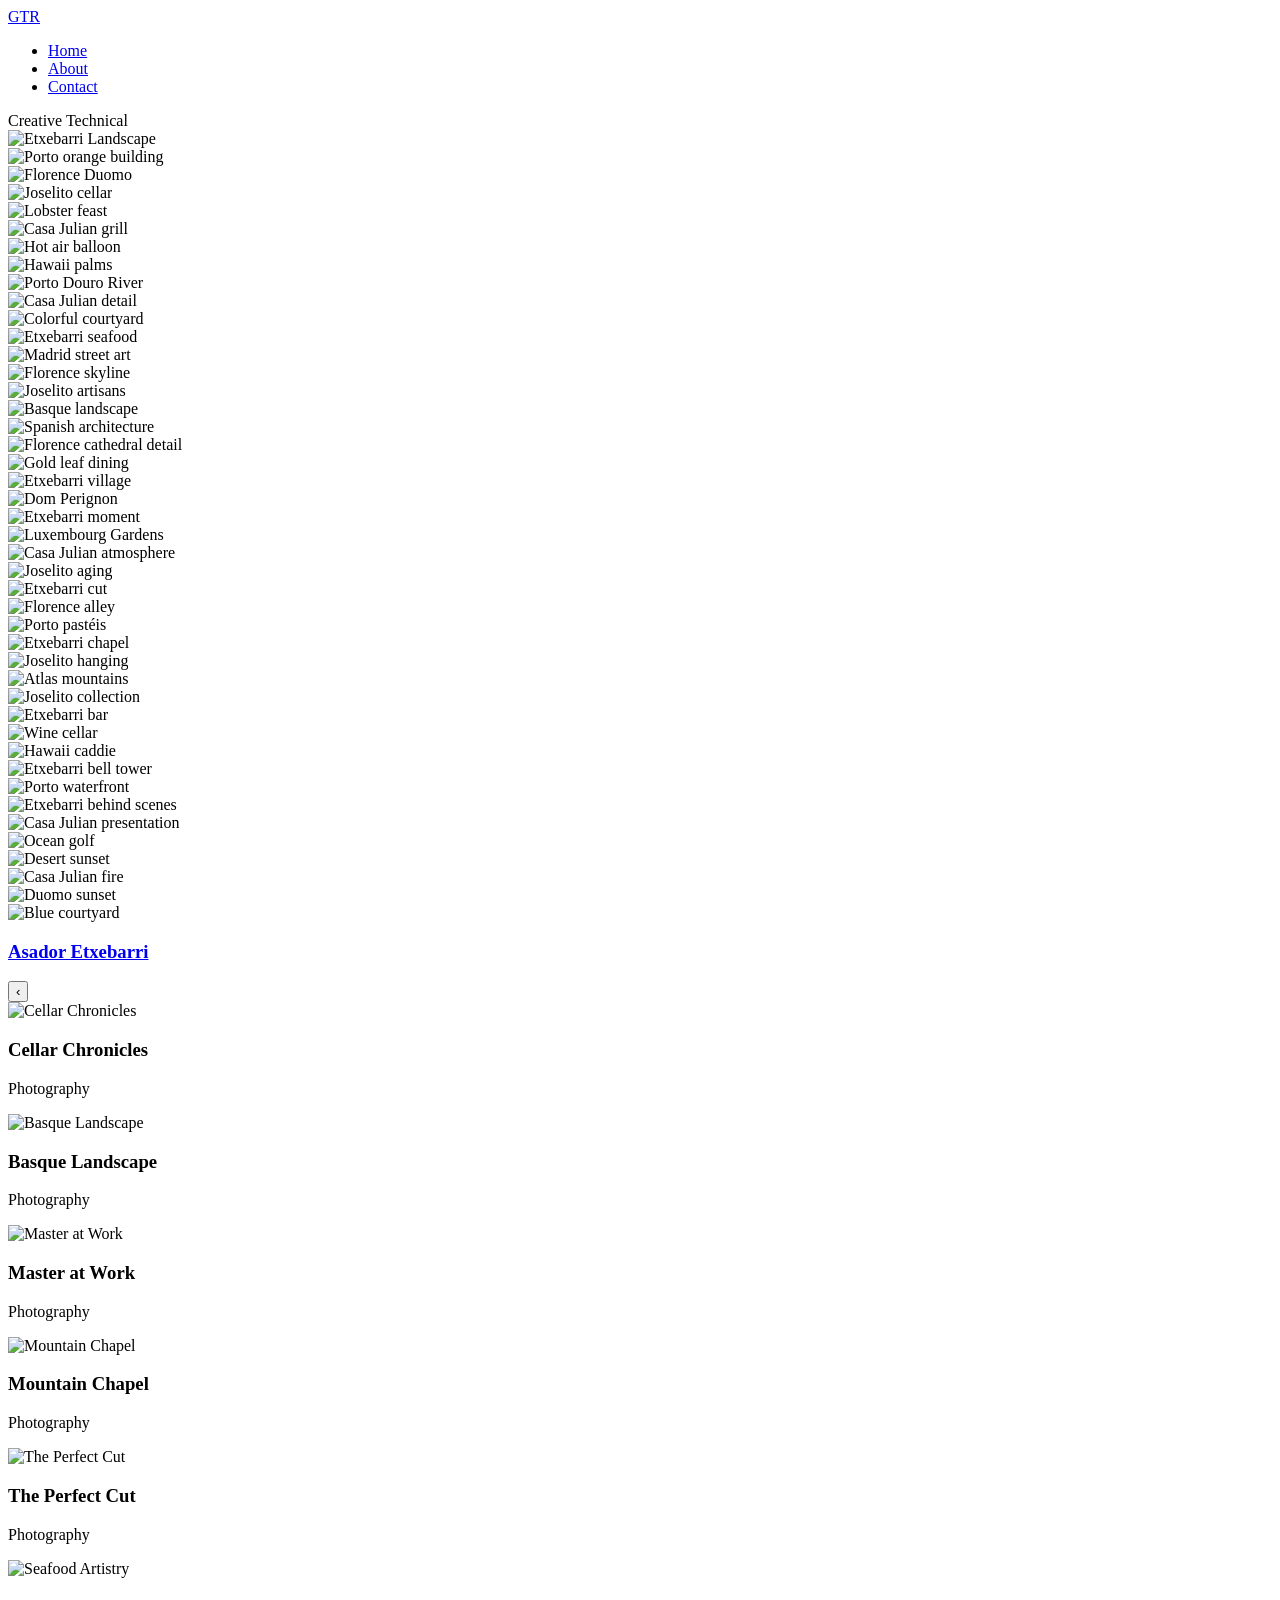
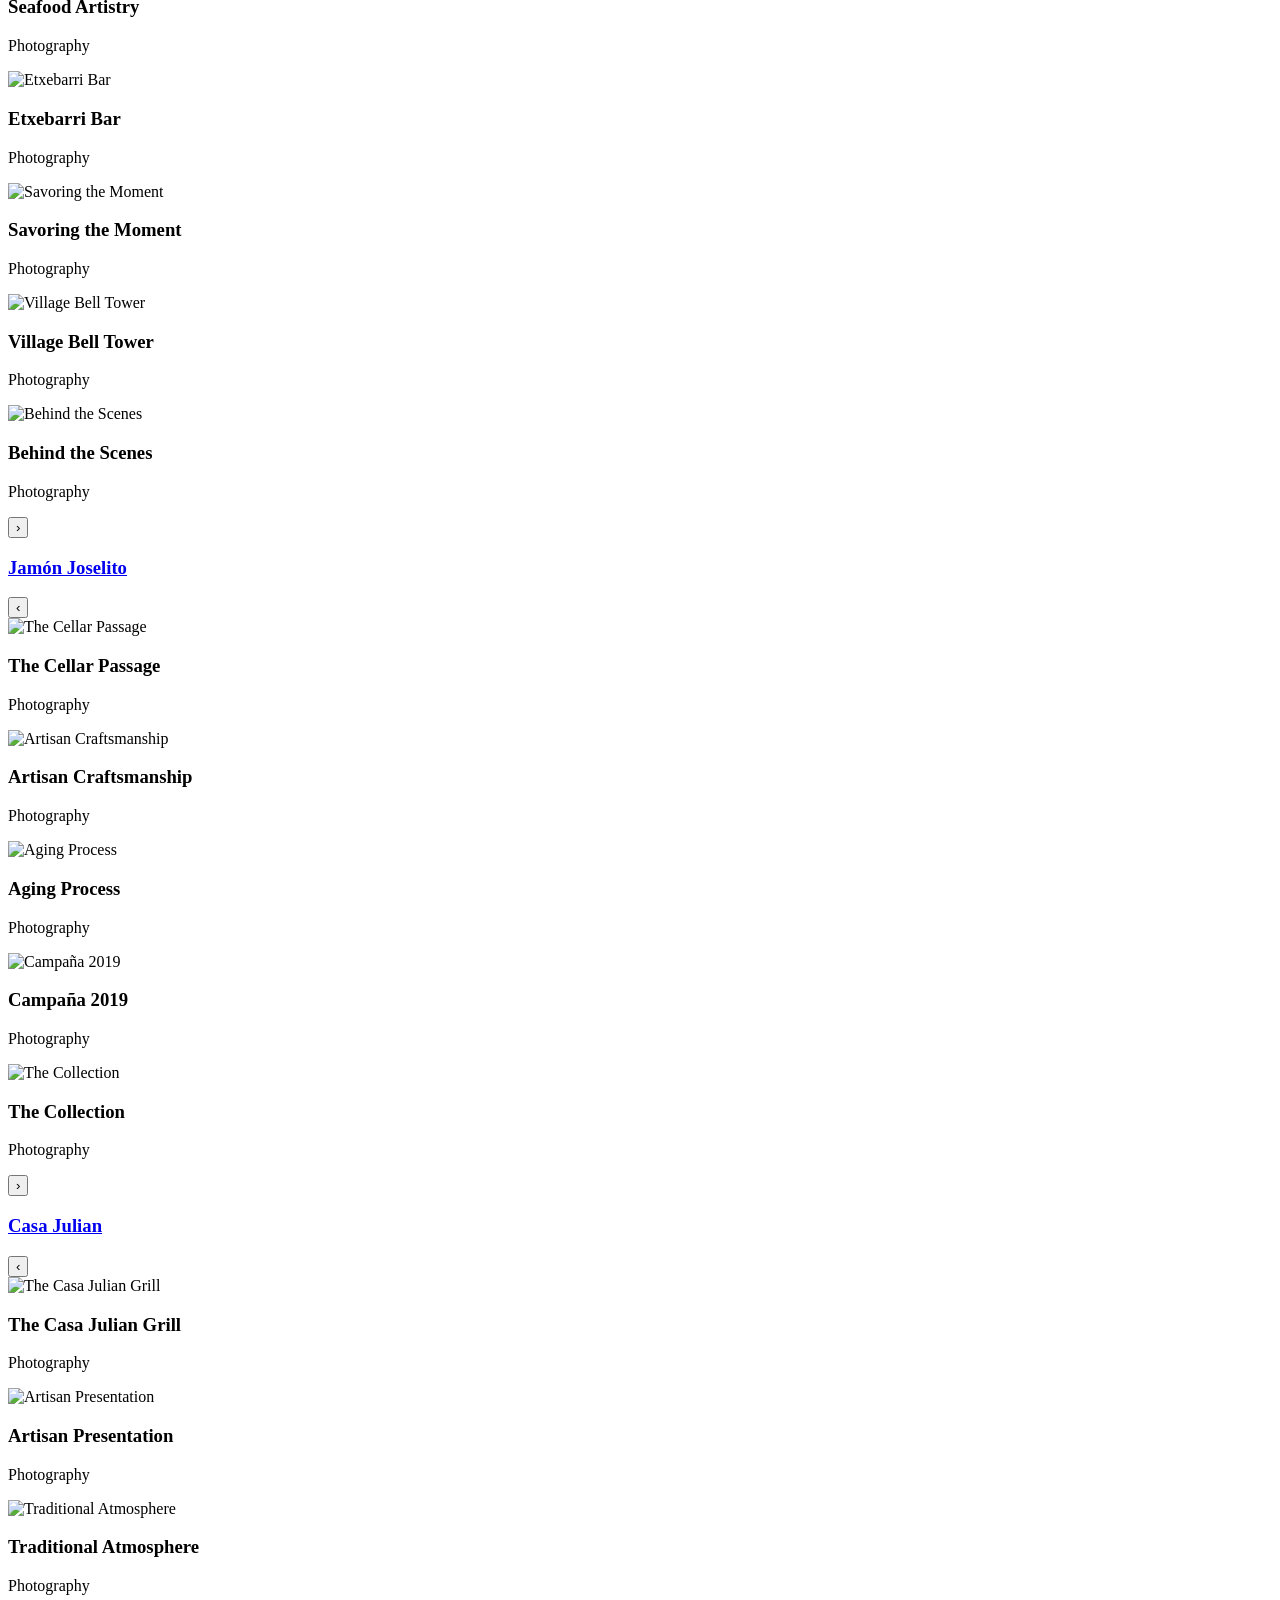
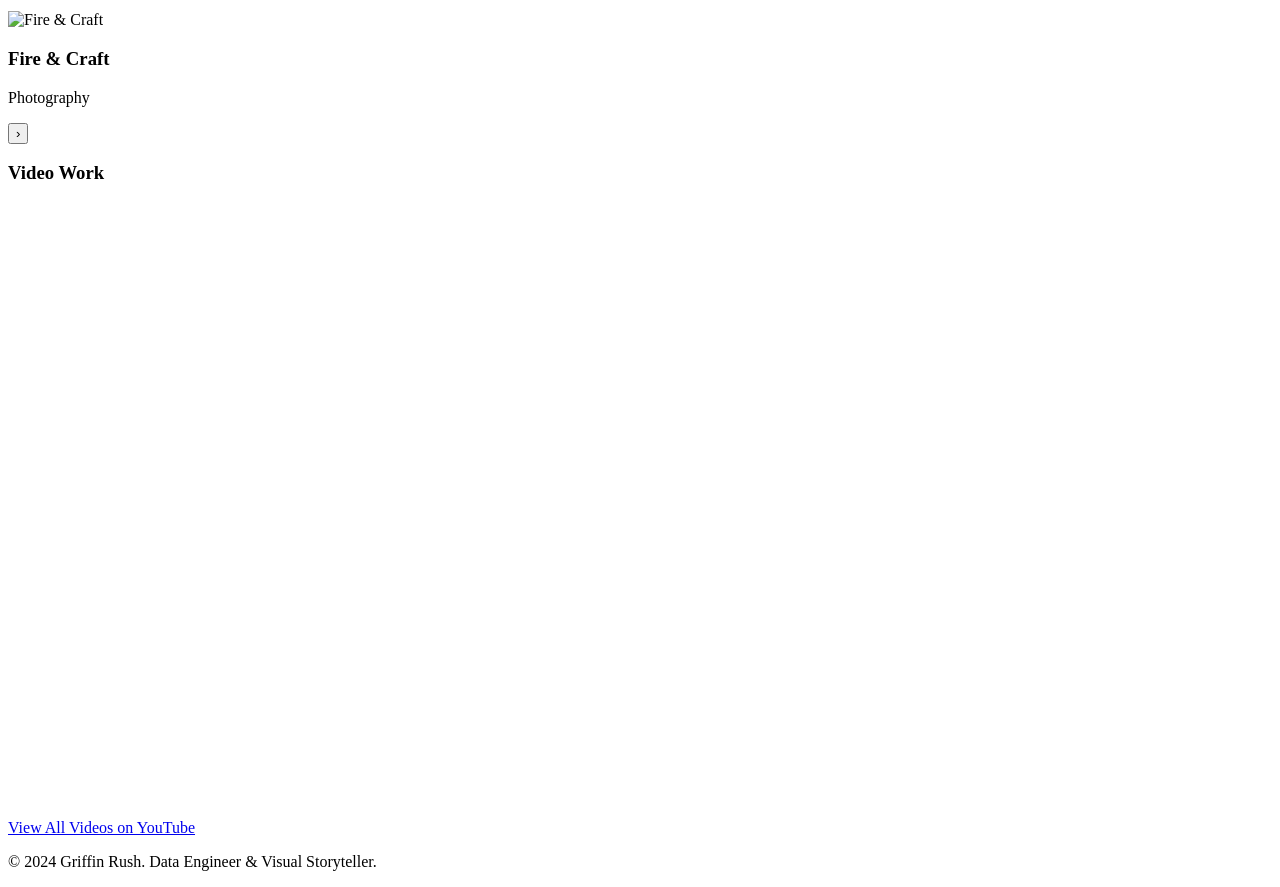
==== about.html @ d2c8515d "Add site pages, amplify build config Adds about, contact, casajulian, and etxebarri pages plus the A" ====
<!DOCTYPE html>
<html lang="en">
<head>
    <meta charset="UTF-8">
    <meta name="viewport" content="width=device-width, initial-scale=1.0">
    <title>About - Griffin Rush</title>
    <link href="https://fonts.googleapis.com/css2?family=Cormorant+Garamond:wght@300;400;500;600;700&family=Montserrat:wght@300;400;500;600&family=Crimson+Text:wght@400;600&family=JetBrains+Mono:wght@300;400;500;600&display=swap" rel="stylesheet">
    <link rel="stylesheet" href="styles.css">
</head>
<body>
    <!-- Navigation -->
    <nav>
        <div class="container">
            <a href="index.html" class="logo">GTR</a>
            <div class="nav-center">
                <ul class="nav-links">
                    <li><a href="index.html">Home</a></li>
                    <li><a href="about.html" class="active">About</a></li>
                    <li><a href="contact.html">Contact</a></li>
                </ul>
                <div class="theme-toggle">
                    <div class="toggle-switch" id="themeToggle">
                        <div class="toggle-slider">
                            <span class="toggle-text creative">Creative</span>
                            <span class="toggle-text technical">Technical</span>
                        </div>
                    </div>
                </div>
            </div>
        </div>
    </nav>





    <!-- Creative Content (Shows when Creative theme is active) -->
    <section class="creative-content theme-switchable">

        <!-- Hero Image Section -->
        <div class="hero-image-fullscreen">
            <img src="IMG_4841-2.jpg" alt="Etxebarri Landscape">
        </div>

        <!-- Mixed Image Grid -->
        <div class="image-grid-container">
            <div class="image-grid">

                <!-- Row 1 -->
                <div class="grid-item grid-wide">
                    <img src="IMG_6227.jpg" alt="Porto orange building">
                </div>
                <div class="grid-item">
                    <img src="IMG_1067.jpg" alt="Florence Duomo">
                </div>
                <div class="grid-item grid-wide">
                    <img src="IMG_4324.jpg" alt="Joselito cellar">
                </div>
                <div class="grid-item">
                    <img src="IMG_5918.jpg" alt="Lobster feast">
                </div>

                <!-- Row 2 -->
                <div class="grid-item ">
                    <img src="CJ.jpg" alt="Casa Julian grill">
                </div>
                <!-- Florence tall continues from row 1 -->
                <div class="grid-item ">
                    <img src="IMG_3367.jpg" alt="Hot air balloon">
                </div>
                <div class="grid-item">
                    <img src="IMG_4051.jpg" alt="Hawaii palms">
                </div>

                <!-- Row 3 -->
                <div class="grid-item ">
                    <img src="IMG_6233.jpg" alt="Porto Douro River">
                </div>
                <div class="grid-item">
                    <img src="IMG_4594.jpg" alt="Casa Julian detail">
                </div>
                <div class="grid-item grid-wide">
                    <img src="IMG_2944.jpg" alt="Colorful courtyard">
                </div>

                <!-- Row 4 -->
                <div class="grid-item">
                    <img src="IMG_4748.jpg" alt="Etxebarri seafood">
                </div>
                <!-- Casa Julian tall continues -->
                <div class="grid-item">
                    <img src="IMG_3866.jpg" alt="Madrid street art">
                </div>
                <div class="grid-item grid-wide">
                    <img src="IMG_1126.jpg" alt="Florence skyline">
                </div>

                <!-- Row 5 -->
                <div class="grid-item grid-wide">
                    <img src="IMG_4342.jpg" alt="Joselito artisans">
                </div>
                <div class="grid-item ">
                    <img src="IMG_4862.jpg" alt="Basque landscape">
                </div>
                <div class="grid-item grid-wide">
                    <img src="IMG_4706.jpg" alt="Spanish architecture">
                </div>

                <!-- Row 6 -->
                <div class="grid-item">
                    <img src="IMG_1116.jpg" alt="Florence cathedral detail">
                </div>
                <div class="grid-item">
                    <img src="IMG_2021.jpg" alt="Gold leaf dining">
                </div>
                <div class="grid-item grid-wide">
                    <img src="IMG_4822.jpg" alt="Etxebarri village">
                </div>
                <div class="grid-item">
                    <img src="IMG_5976.jpg" alt="Dom Perignon">
                </div>

                <!-- Row 7 -->
                <!-- Florence cathedral continues -->
                <div class="grid-item">
                    <img src="IMG_4749.jpg" alt="Etxebarri moment">
                </div>
                <div class="grid-item ">
                    <img src="IMG_3616.jpg" alt="Luxembourg Gardens">
                </div>
                <div class="grid-item">
                    <img src="IMG_4604.jpg" alt="Casa Julian atmosphere">
                </div>

                <!-- Row 8 -->
                <div class="grid-item">
                    <img src="IMG_4376.jpg" alt="Joselito aging">
                </div>
                <div class="grid-item ">
                    <img src="IMG_4795.jpg" alt="Etxebarri cut">
                </div>
                <div class="grid-item ">
                    <img src="IMG_1044.jpg" alt="Florence alley">
                </div>

                <!-- Row 9 -->
                <div class="grid-item grid-wide">
                    <img src="IMG_6237.jpg" alt="Porto pastéis">
                </div>
                <div class="grid-item">
                    <img src="IMG_4863.jpg" alt="Etxebarri chapel">
                </div>
                <div class="grid-item">
                    <img src="IMG_4359.jpg" alt="Joselito hanging">
                </div>
                <div class="grid-item">
                    <img src="IMG_2643.jpg" alt="Atlas mountains">
                </div>

                <!-- Row 10 -->
                <div class="grid-item">
                    <img src="jim_CG-12.jpg" alt="Joselito collection">
                </div>
                <!-- Chapel continues -->
                <div class="grid-item">
                    <img src="IMG_4714.jpg" alt="Etxebarri bar">
                </div>
                <div class="grid-item grid-wide">
                    <img src="IMG_3846.jpg" alt="Wine cellar">
                </div>

                <!-- Row 11 -->
                <div class="grid-item ">
                    <img src="IMG_4043.jpg" alt="Hawaii caddie">
                </div>
                <div class="grid-item">
                    <img src="IMG_4711.jpg" alt="Etxebarri bell tower">
                </div>
                <div class="grid-item">
                    <img src="IMG_6262.jpg" alt="Porto waterfront">
                </div>

                <!-- Row 12 -->
                <div class="grid-item">
                    <img src="IMG_4812.jpg" alt="Etxebarri behind scenes">
                </div>
                <div class="grid-item">
                    <img src="CJ-1.jpg" alt="Casa Julian presentation">
                </div>
                <div class="grid-item">
                    <img src="IMG_4013.jpg" alt="Ocean golf">
                </div>
                <div class="grid-item">
                    <img src="IMG_3347.jpg" alt="Desert sunset">
                </div>

                <!-- Row 13 -->
                <div class="grid-item">
                    <img src="IMG_4614.jpg" alt="Casa Julian fire">
                </div>
                <div class="grid-item">
                    <img src="IMG_1067.jpg" alt="Duomo sunset">
                </div>
                <!-- Ocean golf continues -->
                <div class="grid-item grid-wide">
                    <img src="IMG_2944.jpg" alt="Blue courtyard">
                </div>

            </div>
        </div>


        <!-- Project Carousel Sections -->

        <!-- Asador Etxebarri Section -->
        <div class="etxebarri-section carousel-section">
            <a href="etxebarri.html" class="gallery-section-title-link">
                <h3 class="gallery-section-title">Asador Etxebarri</h3>
            </a>
            <div class="carousel-container">
                <button class="carousel-btn carousel-prev" data-carousel="etxebarri" aria-label="Previous">‹</button>
                <div class="carousel-track-container">
                    <div class="carousel-track" data-carousel="etxebarri">
                        <div class="carousel-slide">
                            <img src="IMG_4841-2.jpg" alt="Cellar Chronicles" class="carousel-image">
                            <div class="carousel-caption">
                                <h3 class="carousel-title">Cellar Chronicles</h3>
                                <p class="carousel-type">Photography</p>
                            </div>
                        </div>
                        <div class="carousel-slide">
                            <img src="IMG_4862.jpg" alt="Basque Landscape" class="carousel-image">
                            <div class="carousel-caption">
                                <h3 class="carousel-title">Basque Landscape</h3>
                                <p class="carousel-type">Photography</p>
                            </div>
                        </div>
                        <div class="carousel-slide">
                            <img src="IMG_4822.jpg" alt="Master at Work" class="carousel-image">
                            <div class="carousel-caption">
                                <h3 class="carousel-title">Master at Work</h3>
                                <p class="carousel-type">Photography</p>
                            </div>
                        </div>
                        <div class="carousel-slide">
                            <img src="IMG_4863.jpg" alt="Mountain Chapel" class="carousel-image">
                            <div class="carousel-caption">
                                <h3 class="carousel-title">Mountain Chapel</h3>
                                <p class="carousel-type">Photography</p>
                            </div>
                        </div>
                        <div class="carousel-slide">
                            <img src="IMG_4795.jpg" alt="The Perfect Cut" class="carousel-image">
                            <div class="carousel-caption">
                                <h3 class="carousel-title">The Perfect Cut</h3>
                                <p class="carousel-type">Photography</p>
                            </div>
                        </div>
                        <div class="carousel-slide">
                            <img src="IMG_4748.jpg" alt="Seafood Artistry" class="carousel-image">
                            <div class="carousel-caption">
                                <h3 class="carousel-title">Seafood Artistry</h3>
                                <p class="carousel-type">Photography</p>
                            </div>
                        </div>
                        <div class="carousel-slide">
                            <img src="IMG_4714.jpg" alt="Etxebarri Bar" class="carousel-image">
                            <div class="carousel-caption">
                                <h3 class="carousel-title">Etxebarri Bar</h3>
                                <p class="carousel-type">Photography</p>
                            </div>
                        </div>
                        <div class="carousel-slide">
                            <img src="IMG_4749.jpg" alt="Savoring the Moment" class="carousel-image">
                            <div class="carousel-caption">
                                <h3 class="carousel-title">Savoring the Moment</h3>
                                <p class="carousel-type">Photography</p>
                            </div>
                        </div>
                        <div class="carousel-slide">
                            <img src="IMG_4711.jpg" alt="Village Bell Tower" class="carousel-image">
                            <div class="carousel-caption">
                                <h3 class="carousel-title">Village Bell Tower</h3>
                                <p class="carousel-type">Photography</p>
                            </div>
                        </div>
                        <div class="carousel-slide">
                            <img src="IMG_4812.jpg" alt="Behind the Scenes" class="carousel-image">
                            <div class="carousel-caption">
                                <h3 class="carousel-title">Behind the Scenes</h3>
                                <p class="carousel-type">Photography</p>
                            </div>
                        </div>
                    </div>
                </div>
                <button class="carousel-btn carousel-next" data-carousel="etxebarri" aria-label="Next">›</button>
                <div class="carousel-indicators" data-carousel="etxebarri"></div>
            </div>
        </div>

        <!-- Jamón Joselito Section -->
        <div class="jamon-section carousel-section">
            <a href="joselito.html" class="gallery-section-title-link">
                <h3 class="gallery-section-title">Jamón Joselito</h3>
            </a>
            <div class="carousel-container">
                <button class="carousel-btn carousel-prev" data-carousel="jamon" aria-label="Previous">‹</button>
                <div class="carousel-track-container">
                    <div class="carousel-track" data-carousel="jamon">
                        <div class="carousel-slide">
                            <img src="IMG_4324.jpg" alt="The Cellar Passage" class="carousel-image">
                            <div class="carousel-caption">
                                <h3 class="carousel-title">The Cellar Passage</h3>
                                <p class="carousel-type">Photography</p>
                            </div>
                        </div>
                        <div class="carousel-slide">
                            <img src="IMG_4342.jpg" alt="Artisan Craftsmanship" class="carousel-image">
                            <div class="carousel-caption">
                                <h3 class="carousel-title">Artisan Craftsmanship</h3>
                                <p class="carousel-type">Photography</p>
                            </div>
                        </div>
                        <div class="carousel-slide">
                            <img src="IMG_4359.jpg" alt="Aging Process" class="carousel-image">
                            <div class="carousel-caption">
                                <h3 class="carousel-title">Aging Process</h3>
                                <p class="carousel-type">Photography</p>
                            </div>
                        </div>
                        <div class="carousel-slide">
                            <img src="IMG_4376.jpg" alt="Campaña 2019" class="carousel-image">
                            <div class="carousel-caption">
                                <h3 class="carousel-title">Campaña 2019</h3>
                                <p class="carousel-type">Photography</p>
                            </div>
                        </div>
                        <div class="carousel-slide">
                            <img src="jim_CG-12.jpg" alt="The Collection" class="carousel-image">
                            <div class="carousel-caption">
                                <h3 class="carousel-title">The Collection</h3>
                                <p class="carousel-type">Photography</p>
                            </div>
                        </div>
                    </div>
                </div>
                <button class="carousel-btn carousel-next" data-carousel="jamon" aria-label="Next">›</button>
                <div class="carousel-indicators" data-carousel="jamon"></div>
            </div>
        </div>

        <!-- Casa Julian Section -->
        <div class="casajulian-section carousel-section">
            <a href="casajulian.html" class="gallery-section-title-link">
                <h3 class="gallery-section-title">Casa Julian</h3>
            </a>
            <div class="carousel-container">
                <button class="carousel-btn carousel-prev" data-carousel="casajulian" aria-label="Previous">‹</button>
                <div class="carousel-track-container">
                    <div class="carousel-track" data-carousel="casajulian">
                        <div class="carousel-slide">
                            <img src="CJ.jpg" alt="The Casa Julian Grill" class="carousel-image">
                            <div class="carousel-caption">
                                <h3 class="carousel-title">The Casa Julian Grill</h3>
                                <p class="carousel-type">Photography</p>
                            </div>
                        </div>
                        <div class="carousel-slide">
                            <img src="CJ-1.jpg" alt="Artisan Presentation" class="carousel-image">
                            <div class="carousel-caption">
                                <h3 class="carousel-title">Artisan Presentation</h3>
                                <p class="carousel-type">Photography</p>
                            </div>
                        </div>
                        <div class="carousel-slide">
                            <img src="IMG_4614.jpg" alt="Traditional Atmosphere" class="carousel-image">
                            <div class="carousel-caption">
                                <h3 class="carousel-title">Traditional Atmosphere</h3>
                                <p class="carousel-type">Photography</p>
                            </div>
                        </div>
                        <div class="carousel-slide">
                            <img src="IMG_4604.jpg" alt="Fire & Craft" class="carousel-image">
                            <div class="carousel-caption">
                                <h3 class="carousel-title">Fire & Craft</h3>
                                <p class="carousel-type">Photography</p>
                            </div>
                        </div>
                    </div>
                </div>
                <button class="carousel-btn carousel-next" data-carousel="casajulian" aria-label="Next">›</button>
                <div class="carousel-indicators" data-carousel="casajulian"></div>
            </div>
        </div>

        <!-- Video Work Section -->
        <div class="video-section">
            <h3 class="gallery-section-title">Video Work</h3>
            <div class="video-grid">
                <div class="video-item">
                    <iframe src="https://www.youtube.com/embed/muQgXhiOGXc" frameborder="0" allow="accelerometer; autoplay; clipboard-write; encrypted-media; gyroscope; picture-in-picture" allowfullscreen></iframe>
                </div>
                <div class="video-item">
                    <iframe src="https://www.youtube.com/embed/0aV67YPoRx0" frameborder="0" allow="accelerometer; autoplay; clipboard-write; encrypted-media; gyroscope; picture-in-picture" allowfullscreen></iframe>
                </div>
                <div class="video-item">
                    <iframe src="https://www.youtube.com/embed/C2Ef_Kgmorw" frameborder="0" allow="accelerometer; autoplay; clipboard-write; encrypted-media; gyroscope; picture-in-picture" allowfullscreen></iframe>
                </div>
                <div class="video-item">
                    <iframe src="https://www.youtube.com/embed/G35yl7J8kdI" frameborder="0" allow="accelerometer; autoplay; clipboard-write; encrypted-media; gyroscope; picture-in-picture" allowfullscreen></iframe>
                </div>
            </div>

            <div class="video-cta">
                <a href="https://youtube.com/@griffin_rush" target="_blank" class="btn-primary">
                    View All Videos on YouTube
                </a>
            </div>
        </div>
    </section>
    </section>
    <!-- Footer -->
    <footer>
        <p>© 2024 Griffin Rush. Data Engineer & Visual Storyteller.</p>
    </footer>

    <script src="script.js"></script>
</body>
</html>
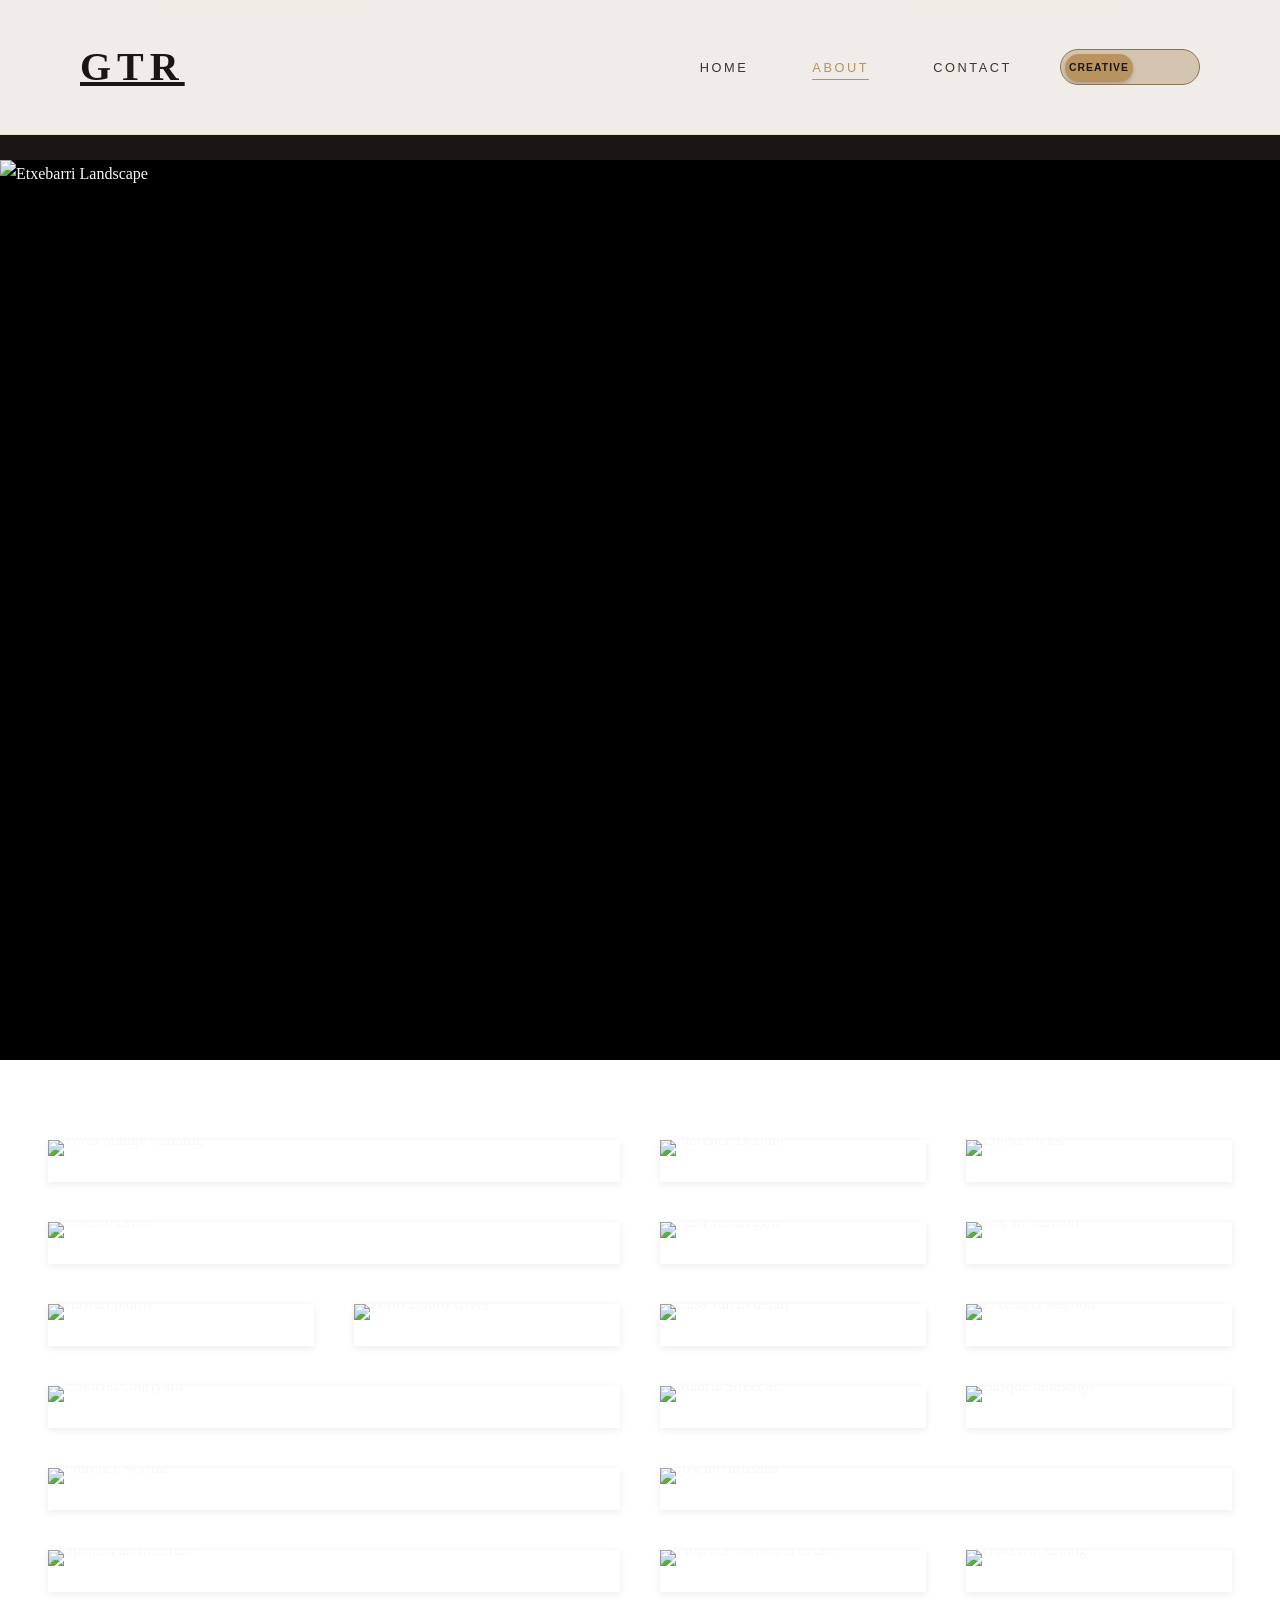
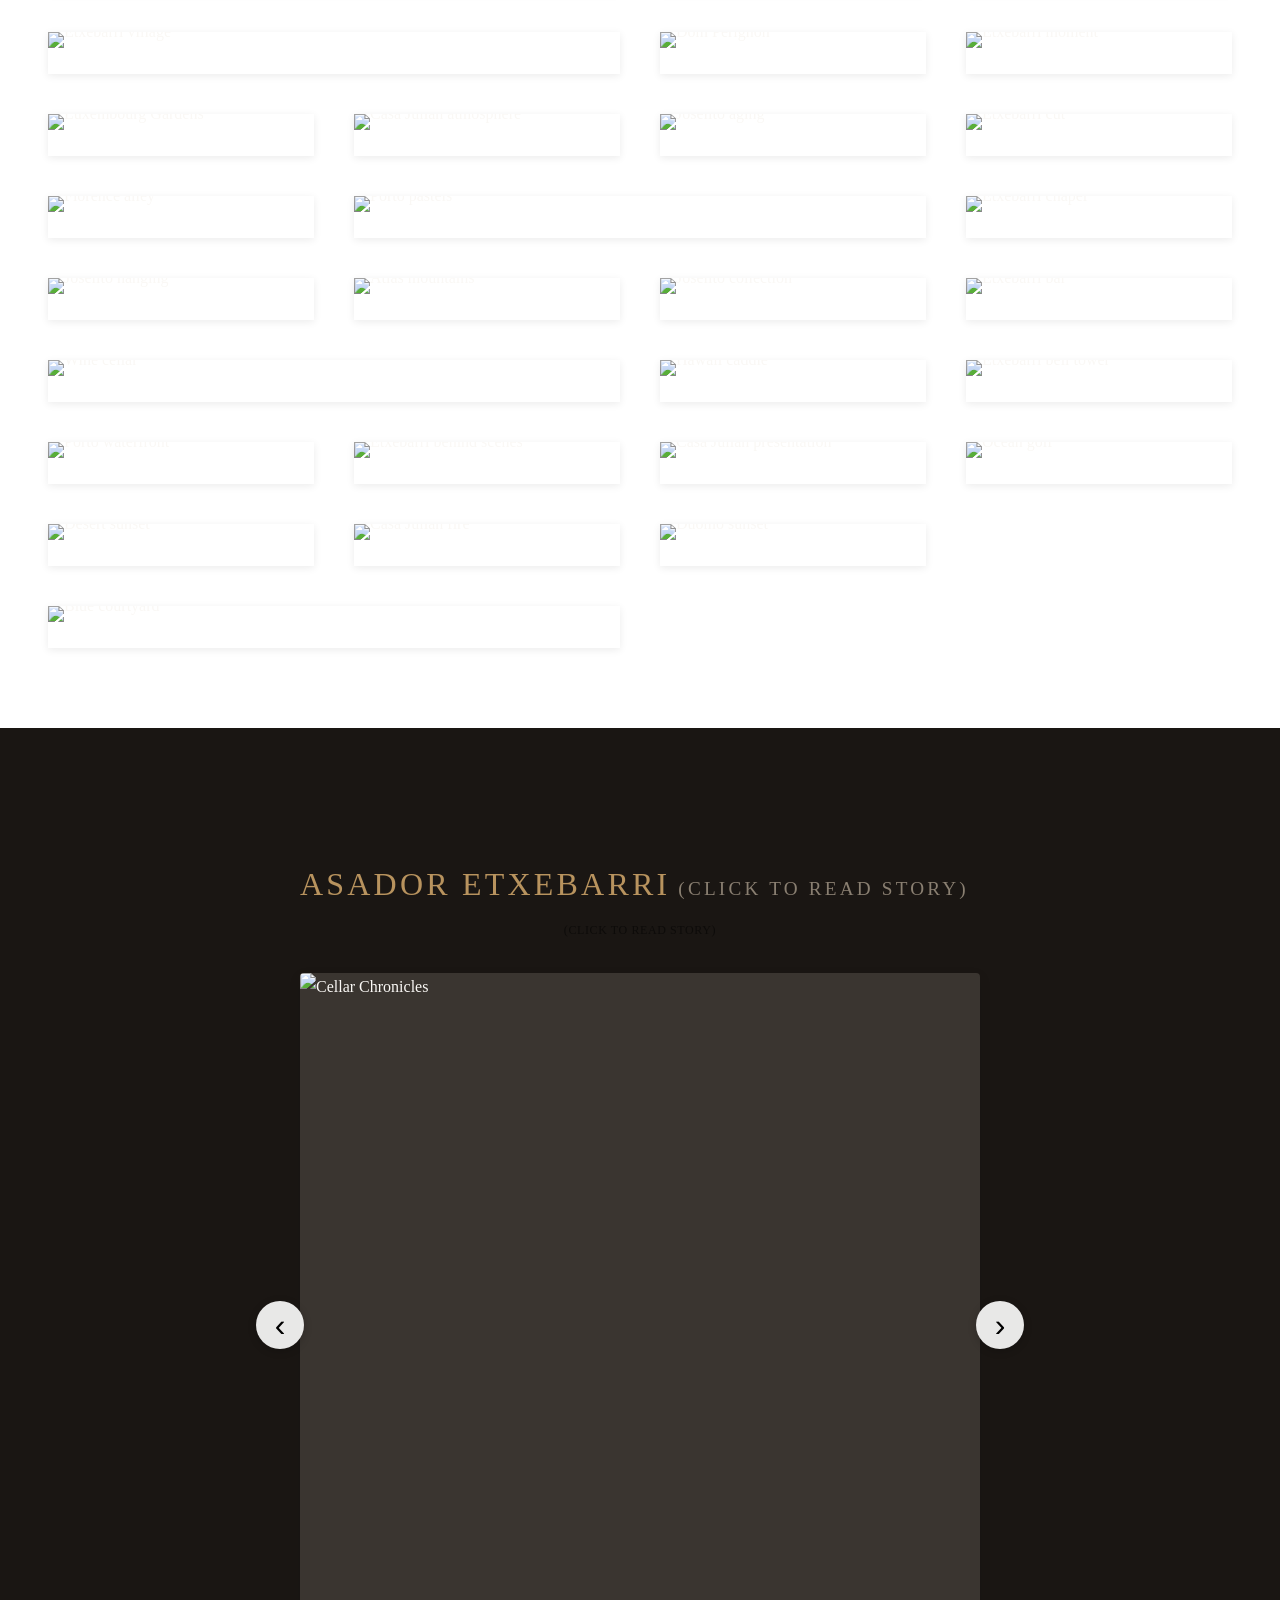
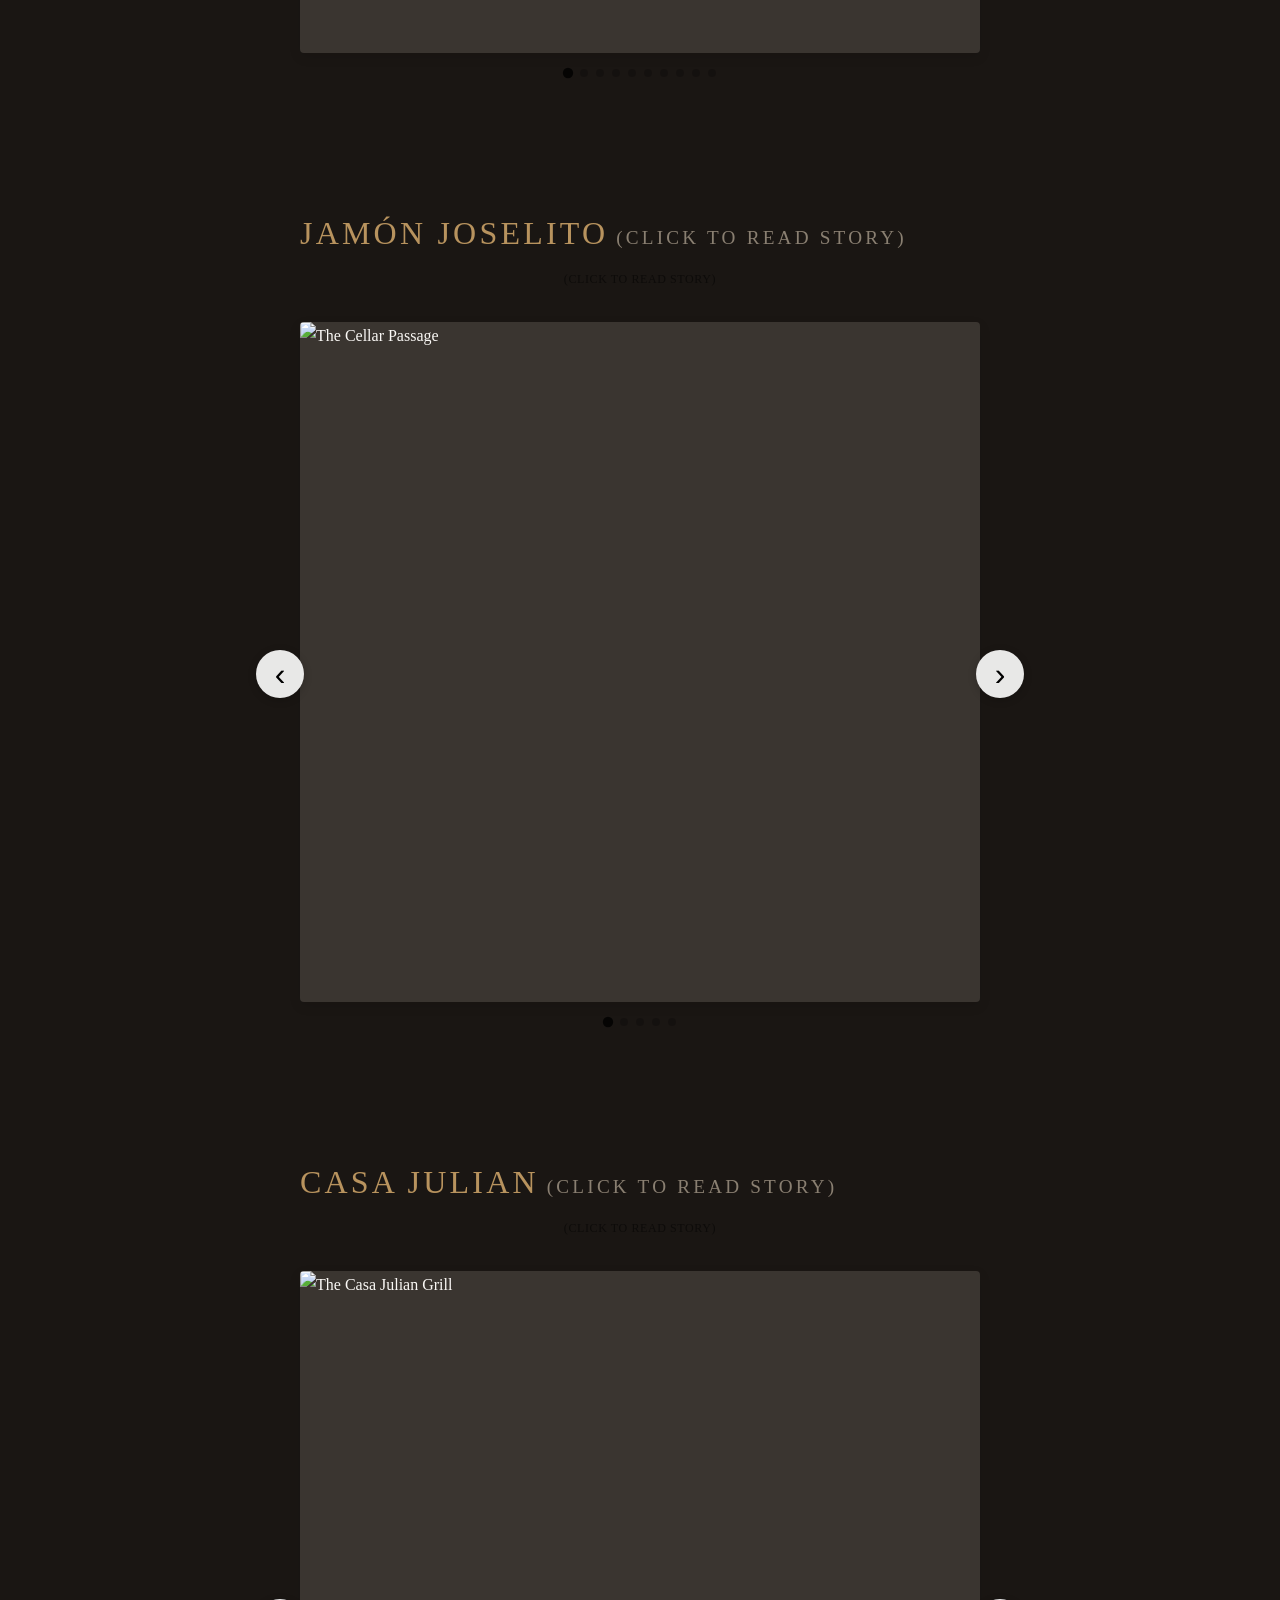
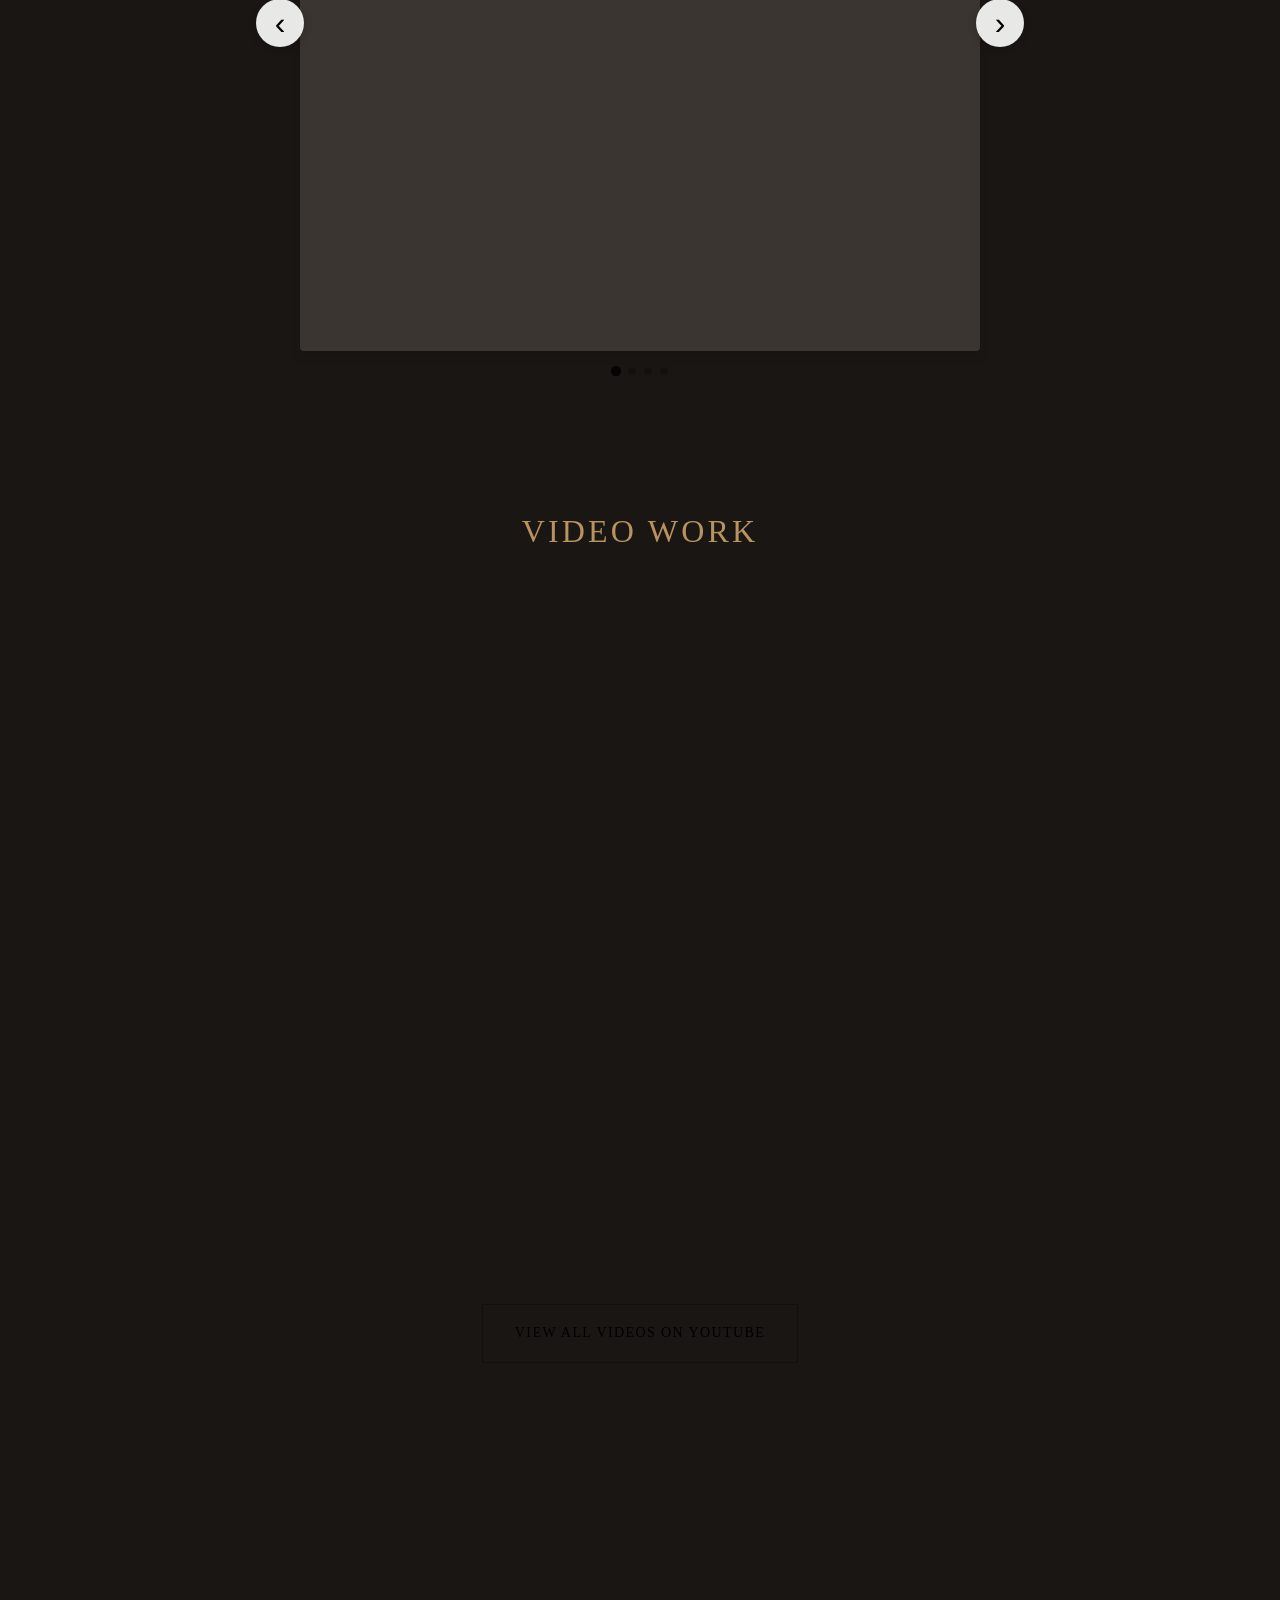
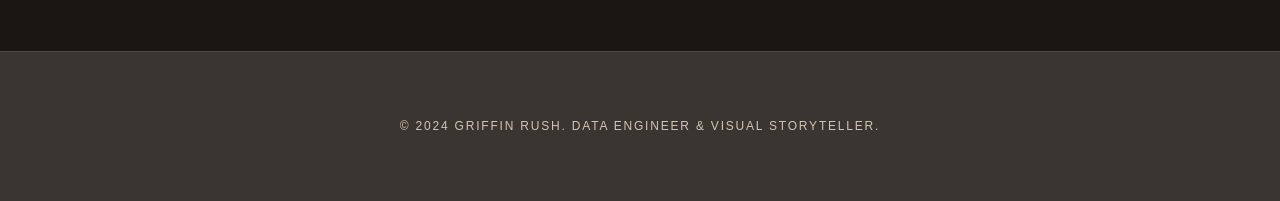
==== commit 12249a34: "Add remaining site files, fix missing technical About content Adds index.html, joselito.html, styles" ====
--- a/about.html
+++ b/about.html
@@ -30,8 +30,138 @@
         </div>
     </nav>
 
-
-
+    <!-- Technical Content (Shows when Technical theme is active) -->
+    <section class="technical-content theme-switchable">
+
+        <div class="about-section">
+            <div class="about-container">
+                <div class="about-content">
+                    <h2 class="about-title">About Me</h2>
+                    <div class="about-text">
+                        <p>
+                            I'm a Data Engineer specializing in scalable cloud data solutions and AI-powered analytics platforms. My work centers on building production data pipelines, intelligent agents, and automated workflows that turn raw data into decisions.
+                        </p>
+                        <p>
+                            I'm skilled in Python, SQL, PySpark, Azure Databricks, Unity Catalog, MLflow, and LangGraph, with deep expertise in modern data engineering practices — from architecting Delta Lake pipelines to orchestrating multi-agent systems for governed, natural-language analytics.
+                        </p>
+                    </div>
+                    <div class="about-highlights">
+                        <div class="highlight-item">
+                            <div class="highlight-icon">🎓</div>
+                            <div class="highlight-content">
+                                <h3>Education</h3>
+                                <p>B.S. Informatics, Indiana University - Bloomington</p>
+                                <p class="highlight-detail">Minor in Business & Financial Literacy</p>
+                            </div>
+                        </div>
+                        <div class="highlight-item">
+                            <div class="highlight-icon">💼</div>
+                            <div class="highlight-content">
+                                <h3>Current Role</h3>
+                                <p>Data Engineer - L6, General Motors</p>
+                                <p class="highlight-detail">July 2021 - Present</p>
+                            </div>
+                        </div>
+                        <div class="highlight-item">
+                            <div class="highlight-icon">⚙️</div>
+                            <div class="highlight-content">
+                                <h3>Core Stack</h3>
+                                <p>Python, SQL, PySpark, Azure Databricks</p>
+                                <p class="highlight-detail">Unity Catalog · MLflow · LangGraph</p>
+                            </div>
+                        </div>
+                    </div>
+                </div>
+            </div>
+        </div>
+
+        <div class="section-header">
+            <div class="section-label">Career</div>
+            <h2 class="section-title">Professional Experience</h2>
+        </div>
+        <div class="experience-grid">
+            <div class="experience-card">
+                <div class="experience-header">
+                    <h3 class="experience-title">Data Engineer - L6</h3>
+                    <span class="experience-date">July 2021 - Present</span>
+                </div>
+                <div class="experience-company">General Motors</div>
+                <p class="experience-description">
+                    Develop and maintain production data pipelines using PySpark, SQL, and Python to aggregate and transform data stored in Databricks Unity Catalog, supporting business intelligence and advanced analytics initiatives across marketing and business units. Architect scalable data solutions on Azure Databricks leveraging Delta Lake, Unity Catalog, and Spark to process and curate large-scale transactional and event data from disparate first- and third-party sources. Collaborate with cross-functional analytics, data science, and business teams in a matrixed environment to translate requirements into robust data products that enable self-service analytics and ML modeling. Champion continuous learning and knowledge sharing within the data engineering team by documenting best practices, conducting technical sessions, and staying current with emerging technologies and industry trends.
+                </p>
+                <div class="skills-tags">
+                    <span class="skill-tag">PySpark</span>
+                    <span class="skill-tag">SQL</span>
+                    <span class="skill-tag">Python</span>
+                    <span class="skill-tag">Azure Databricks</span>
+                    <span class="skill-tag">Delta Lake</span>
+                    <span class="skill-tag">Unity Catalog</span>
+                </div>
+            </div>
+        </div>
+
+        <div class="projects-section">
+            <div class="section-header">
+                <div class="section-label">Selected Work</div>
+                <h2 class="section-title">Projects</h2>
+            </div>
+
+            <div class="project-card">
+                <h3 class="project-title">Agentic Analytics Platform</h3>
+                <ul class="project-details">
+                    <li>Designed and deployed a multi-agent analytics platform integrating Databricks Genie, Unity Catalog, and custom LangGraph agents to enable governed natural-language querying of marketing datasets, campaign performance metrics, and experimentation results</li>
+                    <li>Architected a custom LangGraph supervisor agent to orchestrate multiple specialized sub-agents, including vector search for semantic retrieval, externally-served agents (Genie) for structured experiment data, and in-code agents for dynamic code execution and programming assistance</li>
+                    <li>Engineered robust prompt orchestration with system prompts and policy guardrails to ensure concise, grounded, and compliant responses while managing tool routing, SQL generation, and policy filters to map business questions to correct Delta tables and metrics</li>
+                    <li>Deployed agent as an MLflow ResponsesAgent for seamless integration, version control, and end-to-end tracing of agent interactions and model performance</li>
+                </ul>
+            </div>
+
+            <div class="project-card">
+                <h3 class="project-title">Automated Template Processing & Dynamic Content Generation</h3>
+                <ul class="project-details">
+                    <li>Automated end-to-end deck generation that reads governed PowerPoint templates from Volumes, populates text and image placeholders from source tables, and writes polished outputs, eliminating manual deck assembly</li>
+                    <li>Preserved brand-consistent formatting by copying font attributes during text replacement, ensuring professional visuals without rework</li>
+                    <li>Built a reusable parameterized workflow, including widgets for template, table, filters, and output, that lets teams generate tailored presentations without code changes</li>
+                    <li>Improved reliability with exception-safe image handling and text/table fallbacks, keeping runs and paragraphs valid and reducing failed outputs</li>
+                </ul>
+            </div>
+
+            <div class="tech-categories">
+                <div>
+                    <h4 class="tech-category-title">Data Engineering Tools</h4>
+                    <div class="skills-tags">
+                        <span class="skill-tag">SQL</span>
+                        <span class="skill-tag">Spark</span>
+                        <span class="skill-tag">Databricks</span>
+                        <span class="skill-tag">Hadoop</span>
+                        <span class="skill-tag">Hive</span>
+                        <span class="skill-tag">PowerBI</span>
+                    </div>
+                </div>
+                <div>
+                    <h4 class="tech-category-title">AI/ML Frameworks</h4>
+                    <div class="skills-tags">
+                        <span class="skill-tag">MLflow</span>
+                        <span class="skill-tag">LangGraph</span>
+                        <span class="skill-tag">Vector Search/RAG</span>
+                    </div>
+                </div>
+                <div>
+                    <h4 class="tech-category-title">Programming Languages</h4>
+                    <div class="skills-tags">
+                        <span class="skill-tag">Python</span>
+                        <span class="skill-tag">Unix Shell Scripting</span>
+                    </div>
+                </div>
+                <div>
+                    <h4 class="tech-category-title">Cloud/Big Data Technologies</h4>
+                    <div class="skills-tags">
+                        <span class="skill-tag">Azure</span>
+                    </div>
+                </div>
+            </div>
+        </div>
+    </section>
 
 
     <!-- Creative Content (Shows when Creative theme is active) -->
@@ -418,7 +548,6 @@
             </div>
         </div>
     </section>
-    </section>
     <!-- Footer -->
     <footer>
         <p>© 2024 Griffin Rush. Data Engineer & Visual Storyteller.</p>
--- a/styles.css
+++ b/styles.css
@@ -0,0 +1,3119 @@
+:root {
+    --color-dark: #1a1613;
+    --color-cream: #f5f2ed;
+    --color-tan: #d4c5b0;
+    --color-brown: #8b7355;
+    --color-navy: #2c3e50;
+    --color-gold: #b8935e;
+    --color-charcoal: #3a3530;
+    --color-warm-white: #faf8f5;
+    --serif: 'Cormorant Garamond', serif;
+    --sans: 'Montserrat', sans-serif;
+    --body: 'Crimson Text', serif;
+    --mono: 'JetBrains Mono', monospace;
+}
+
+/* Technical Theme Variables */
+body.technical-theme {
+    --color-dark: #0d1117;
+    --color-cream: #010409;
+    --color-tan: #30363d;
+    --color-brown: #58a6ff;
+    --color-navy: #0d1117;
+    --color-gold: #00ff41;
+    --color-charcoal: #161b22;
+    --color-warm-white: #c9d1d9;
+    --serif: var(--mono);
+    --sans: var(--mono);
+    --body: var(--mono);
+}
+
+body.technical-theme {
+    background: #010409;
+    color: #c9d1d9;
+}
+
+body.technical-theme::before {
+    content: '';
+    position: fixed;
+    top: 0;
+    left: 0;
+    right: 0;
+    bottom: 0;
+    background: 
+        repeating-linear-gradient(
+            0deg,
+            rgba(0, 255, 65, 0.03) 0px,
+            transparent 1px,
+            transparent 2px,
+            rgba(0, 255, 65, 0.03) 3px
+        );
+    pointer-events: none;
+    z-index: 9999;
+    animation: scanline 8s linear infinite;
+}
+
+@keyframes scanline {
+    0% {
+        transform: translateY(0);
+    }
+    100% {
+        transform: translateY(100%);
+    }
+}
+
+* {
+    margin: 0;
+    padding: 0;
+    box-sizing: border-box;
+}
+
+body {
+    font-family: var(--body);
+    background: var(--color-cream);
+    color: var(--color-dark);
+    line-height: 1.75;
+    overflow-x: hidden;
+    font-weight: 400;
+}
+
+/* Navigation */
+nav {
+    position: fixed;
+    top: 0;
+    left: 0;
+    right: 0;
+    z-index: 1000;
+    background: rgba(245, 242, 237, 0.98);
+    backdrop-filter: blur(20px);
+    border-bottom: 1px solid rgba(180, 147, 94, 0.2);
+    padding: 2rem 5rem;
+    animation: slideDown 0.8s ease-out;
+}
+
+@keyframes slideDown {
+    from {
+        transform: translateY(-100%);
+        opacity: 0;
+    }
+    to {
+        transform: translateY(0);
+        opacity: 1;
+    }
+}
+
+nav .container {
+    display: flex;
+    justify-content: space-between;
+    align-items: center;
+    max-width: 1600px;
+    margin: 0 auto;
+}
+
+.nav-center {
+    display: flex;
+    align-items: center;
+    gap: 3rem;
+}
+
+/* Theme Toggle Switch */
+.theme-toggle {
+    display: flex;
+    align-items: center;
+    gap: 1rem;
+}
+
+.toggle-switch {
+    position: relative;
+    width: 140px;
+    height: 36px;
+    background: var(--color-tan);
+    border-radius: 18px;
+    cursor: pointer;
+    transition: all 0.4s ease;
+    border: 1px solid var(--color-brown);
+    overflow: hidden;
+    z-index: 10;
+    user-select: none;
+}
+
+body.technical-theme .toggle-switch {
+    background: var(--color-charcoal);
+    border-color: var(--color-gold);
+}
+
+.toggle-slider {
+    position: absolute;
+    top: 4px;
+    left: 4px;
+    width: 68px;
+    height: 28px;
+    background: var(--color-gold);
+    border-radius: 14px;
+    transition: all 0.4s ease;
+    box-shadow: 0 2px 4px rgba(0,0,0,0.2);
+    display: flex;
+    align-items: center;
+    justify-content: center;
+}
+
+body.technical-theme .toggle-slider {
+    left: calc(100% - 72px);
+    box-shadow: 0 0 10px var(--color-gold);
+}
+
+.toggle-switch:hover .toggle-slider {
+    box-shadow: 0 0 15px var(--color-gold);
+}
+
+.toggle-text {
+    font-family: var(--sans);
+    font-size: 0.65rem;
+    text-transform: uppercase;
+    letter-spacing: 0.1em;
+    font-weight: 600;
+    color: var(--color-dark);
+    z-index: 2;
+    pointer-events: none;
+    transition: opacity 0.4s ease;
+}
+
+.toggle-text.creative {
+    opacity: 1;
+}
+
+.toggle-text.technical {
+    opacity: 0;
+    position: absolute;
+}
+
+body.technical-theme .toggle-text.creative {
+    opacity: 0;
+}
+
+body.technical-theme .toggle-text.technical {
+    opacity: 1;
+}
+
+body.technical-theme nav {
+    background: rgba(1, 4, 9, 0.98);
+    border-bottom-color: rgba(0, 255, 65, 0.3);
+}
+
+body.technical-theme .logo {
+    color: var(--color-gold);
+    font-family: var(--mono);
+    text-shadow: 0 0 10px var(--color-gold);
+}
+
+body.technical-theme .nav-links a {
+    color: var(--color-gold);
+}
+
+body.technical-theme .nav-links a::after {
+    background: var(--color-gold);
+}
+
+body.technical-theme .hero {
+    background: linear-gradient(to bottom, #0d1117 0%, #010409 100%);
+}
+
+body.technical-theme .hero::before {
+    background: 
+        radial-gradient(circle at 15% 20%, rgba(0, 255, 65, 0.05) 0%, transparent 50%),
+        radial-gradient(circle at 85% 80%, rgba(88, 166, 255, 0.05) 0%, transparent 50%);
+}
+
+body.technical-theme .hero-label {
+    color: var(--color-brown);
+}
+
+body.technical-theme .hero h1 {
+    color: var(--color-warm-white);
+    font-family: var(--mono);
+    letter-spacing: 0;
+}
+
+body.technical-theme .hero h1 .name {
+    border-bottom-color: rgba(0, 255, 65, 0.3);
+}
+
+body.technical-theme .hero h1 .highlight {
+    color: var(--color-gold);
+    text-shadow: 0 0 20px rgba(0, 255, 65, 0.5);
+}
+
+body.technical-theme .hero-description {
+    color: var(--color-warm-white);
+    font-family: var(--mono);
+}
+
+body.technical-theme .btn-primary {
+    background: transparent;
+    color: var(--color-gold);
+    border-color: var(--color-gold);
+    box-shadow: 0 0 20px rgba(0, 255, 65, 0.3);
+}
+
+body.technical-theme .btn-primary:hover {
+    background: var(--color-gold);
+    color: #000;
+    box-shadow: 0 0 30px var(--color-gold);
+}
+
+body.technical-theme .btn-secondary {
+    background: transparent;
+    color: var(--color-brown);
+    border-color: var(--color-brown);
+}
+
+body.technical-theme .btn-secondary:hover {
+    background: var(--color-brown);
+    color: #000;
+}
+
+body.technical-theme .section-header {
+    border-bottom-color: rgba(0, 255, 65, 0.2);
+}
+
+body.technical-theme .section-label {
+    color: var(--color-gold);
+}
+
+body.technical-theme .section-title {
+    color: var(--color-warm-white);
+    font-family: var(--mono);
+}
+
+body.technical-theme .stat-item {
+    background: #0d1117;
+    border-color: var(--color-tan);
+}
+
+body.technical-theme .stat-item:hover {
+    border-color: var(--color-gold);
+    box-shadow: 0 0 30px rgba(0, 255, 65, 0.2);
+}
+
+body.technical-theme .stat-number {
+    color: var(--color-gold);
+    font-family: var(--mono);
+    text-shadow: 0 0 20px rgba(0, 255, 65, 0.5);
+}
+
+body.technical-theme .stat-label {
+    color: var(--color-brown);
+    font-family: var(--mono);
+}
+
+body.technical-theme .experience-card {
+    border-top-color: var(--color-tan);
+}
+
+body.technical-theme .experience-title {
+    color: var(--color-warm-white);
+    font-family: var(--mono);
+}
+
+body.technical-theme .experience-date {
+    color: var(--color-brown);
+    font-family: var(--mono);
+}
+
+body.technical-theme .experience-company {
+    color: var(--color-gold);
+    font-family: var(--mono);
+}
+
+body.technical-theme .experience-description {
+    color: var(--color-warm-white);
+    font-family: var(--mono);
+}
+
+body.technical-theme .skill-tag {
+    background: transparent;
+    border-color: var(--color-gold);
+    color: var(--color-gold);
+}
+
+body.technical-theme .skill-tag:hover {
+    background: var(--color-gold);
+    color: #000;
+    box-shadow: 0 0 15px var(--color-gold);
+}
+
+body.technical-theme .creative-section {
+    background: #0d1117;
+}
+
+body.technical-theme .creative-section::before {
+    background: linear-gradient(to right, transparent, var(--color-gold), transparent);
+}
+
+body.technical-theme .gallery-item {
+    border-color: var(--color-tan);
+}
+
+body.technical-theme .gallery-item:hover {
+    border-color: var(--color-gold);
+    box-shadow: 0 0 30px rgba(0, 255, 65, 0.3);
+}
+
+body.technical-theme .gallery-placeholder {
+    background: linear-gradient(135deg, #161b22 0%, #0d1117 100%);
+}
+
+body.technical-theme .gallery-overlay {
+    background: linear-gradient(to top, rgba(1, 4, 9, 0.95), transparent);
+}
+
+body.technical-theme .contact-section {
+    background: linear-gradient(to bottom, #0d1117 0%, #010409 100%);
+}
+
+body.technical-theme .contact-section::before {
+    background: linear-gradient(to right, transparent, var(--color-gold), transparent);
+}
+
+body.technical-theme .contact-title {
+    font-family: var(--mono);
+}
+
+body.technical-theme .contact-subtitle {
+    font-family: var(--mono);
+}
+
+body.technical-theme .contact-link:hover {
+    border-bottom-color: var(--color-gold);
+    color: var(--color-gold);
+    text-shadow: 0 0 10px var(--color-gold);
+}
+
+body.technical-theme footer {
+    background: #0d1117;
+    border-top-color: rgba(0, 255, 65, 0.2);
+}
+
+body.technical-theme footer p {
+    color: var(--color-brown);
+    font-family: var(--mono);
+}
+
+/* Smooth theme transition */
+body {
+    transition: background-color 0.5s ease, color 0.5s ease;
+}
+
+nav, section, .hero, .btn, .stat-item, .experience-card, .skill-tag, .gallery-item {
+    transition: all 0.5s ease;
+}
+
+.logo {
+    font-family: var(--serif);
+    font-size: 2.5rem;
+    font-weight: 700;
+    letter-spacing: 0.15em;
+    color: var(--color-dark);
+}
+
+.nav-links {
+    display: flex;
+    gap: 4rem;
+    list-style: none;
+}
+
+.nav-links a {
+    font-family: var(--sans);
+    font-size: 0.8rem;
+    text-decoration: none;
+    color: var(--color-charcoal);
+    text-transform: uppercase;
+    letter-spacing: 0.2em;
+    transition: color 0.4s ease;
+    font-weight: 400;
+    position: relative;
+}
+
+.nav-links a::after {
+    content: '';
+    position: absolute;
+    bottom: -5px;
+    left: 0;
+    width: 0;
+    height: 1px;
+    background: var(--color-gold);
+    transition: width 0.4s ease;
+}
+
+.nav-links a:hover {
+    color: var(--color-gold);
+}
+
+.nav-links a:hover::after {
+    width: 100%;
+}
+
+.nav-links a.active {
+    color: var(--color-gold);
+}
+
+.nav-links a.active::after {
+    width: 100%;
+}
+
+body.technical-theme .nav-links a.active {
+    color: var(--color-gold);
+}
+
+/* Hero Section */
+.hero {
+    margin-top: 120px;
+    padding: 10rem 5rem;
+    min-height: 85vh;
+    display: flex;
+    align-items: center;
+    position: relative;
+    overflow: hidden;
+    background: linear-gradient(to bottom, var(--color-warm-white) 0%, var(--color-cream) 100%);
+}
+
+/* Page Header for Internal Pages */
+.page-header {
+    margin-top: 120px;
+    padding: 8rem 5rem 6rem;
+    background: linear-gradient(to bottom, var(--color-warm-white) 0%, var(--color-cream) 100%);
+    text-align: center;
+    position: relative;
+}
+
+.page-header-dark {
+    background: var(--color-dark);
+}
+
+body.technical-theme .page-header {
+    background: linear-gradient(to bottom, #0d1117 0%, #010409 100%);
+}
+
+.page-header-content {
+    max-width: 1200px;
+    margin: 0 auto;
+    animation: fadeInUp 1s ease-out both;
+}
+
+.page-title {
+    font-family: var(--serif);
+    font-size: clamp(3rem, 7vw, 6rem);
+    font-weight: 500;
+    color: var(--color-dark);
+    margin-top: 1rem;
+    letter-spacing: 0.02em;
+}
+
+.page-header-dark .page-title {
+    color: var(--color-warm-white);
+}
+
+body.technical-theme .page-title {
+    font-family: var(--mono);
+    color: var(--color-warm-white);
+}
+
+.hero::before {
+    content: '';
+    position: absolute;
+    top: 0;
+    left: 0;
+    right: 0;
+    bottom: 0;
+    background: 
+        radial-gradient(circle at 15% 20%, rgba(180, 147, 94, 0.04) 0%, transparent 50%),
+        radial-gradient(circle at 85% 80%, rgba(139, 115, 85, 0.03) 0%, transparent 50%);
+    z-index: 0;
+}
+
+.hero-content {
+    max-width: 1600px;
+    margin: 0 auto;
+    position: relative;
+    z-index: 1;
+    animation: fadeInUp 1.2s ease-out 0.3s both;
+}
+
+@keyframes fadeInUp {
+    from {
+        opacity: 0;
+        transform: translateY(40px);
+    }
+    to {
+        opacity: 1;
+        transform: translateY(0);
+    }
+}
+
+.hero-label {
+    font-family: var(--sans);
+    font-size: 0.7rem;
+    text-transform: uppercase;
+    letter-spacing: 0.25em;
+    color: var(--color-brown);
+    margin-bottom: 2rem;
+    font-weight: 400;
+}
+
+.hero h1 {
+    font-family: var(--serif);
+    font-size: clamp(3.5rem, 9vw, 8rem);
+    font-weight: 400;
+    line-height: 1.1;
+    margin-bottom: 3rem;
+    letter-spacing: 0.02em;
+    color: var(--color-dark);
+}
+
+.hero h1 .name {
+    display: block;
+    margin-bottom: 3rem;
+    padding-bottom: 2rem;
+    border-bottom: 1px solid rgba(180, 147, 94, 0.3);
+}
+
+.hero h1 .highlight {
+    display: block;
+    color: var(--color-gold);
+    font-weight: 700;
+    margin-top: 0.5rem;
+}
+
+.hero-description {
+    font-family: var(--body);
+    font-size: 1.3rem;
+    line-height: 2;
+    max-width: 750px;
+    color: var(--color-charcoal);
+    margin-bottom: 4rem;
+    font-weight: 400;
+}
+
+.hero-cta {
+    display: flex;
+    gap: 2rem;
+}
+
+.btn {
+    padding: 1.1rem 3rem;
+    font-family: var(--sans);
+    font-size: 0.75rem;
+    text-transform: uppercase;
+    letter-spacing: 0.2em;
+    text-decoration: none;
+    border-radius: 0;
+    transition: all 0.4s ease;
+    font-weight: 500;
+    cursor: pointer;
+    border: 2px solid transparent;
+    display: inline-block;
+}
+
+.btn-primary {
+    background: var(--color-dark);
+    color: var(--color-warm-white);
+    border-color: var(--color-dark);
+}
+
+.btn-primary:hover {
+    background: var(--color-gold);
+    border-color: var(--color-gold);
+    color: var(--color-dark);
+    transform: translateY(-3px);
+    box-shadow: 0 10px 30px rgba(180, 147, 94, 0.2);
+}
+
+.btn-secondary {
+    background: transparent;
+    color: var(--color-dark);
+    border-color: var(--color-brown);
+}
+
+.btn-secondary:hover {
+    background: var(--color-dark);
+    color: var(--color-warm-white);
+    border-color: var(--color-dark);
+}
+
+/* About Section */
+.about-section {
+    padding: 10rem 5rem;
+    max-width: 1400px;
+    margin: 0 auto;
+    background: var(--color-warm-white);
+}
+
+body.technical-theme .about-section {
+    background: #0d1117;
+}
+
+.about-container {
+    display: grid;
+    gap: 4rem;
+}
+
+.about-content {
+    animation: fadeInUp 0.8s ease-out both;
+}
+
+.about-title {
+    font-family: var(--serif);
+    font-size: clamp(2rem, 4vw, 3.5rem);
+    font-weight: 500;
+    line-height: 1.3;
+    color: var(--color-dark);
+    margin-bottom: 3rem;
+    letter-spacing: 0.01em;
+}
+
+body.technical-theme .about-title {
+    color: var(--color-warm-white);
+    font-family: var(--mono);
+}
+
+.about-text {
+    margin-bottom: 4rem;
+}
+
+.about-text p {
+    font-family: var(--body);
+    font-size: 1.15rem;
+    line-height: 2;
+    color: var(--color-charcoal);
+    margin-bottom: 1.5rem;
+}
+
+body.technical-theme .about-text p {
+    color: var(--color-warm-white);
+    font-family: var(--mono);
+    font-size: 1rem;
+}
+
+.about-highlights {
+    display: grid;
+    grid-template-columns: repeat(auto-fit, minmax(250px, 1fr));
+    gap: 3rem;
+    margin-top: 4rem;
+    padding-top: 4rem;
+    border-top: 1px solid rgba(180, 147, 94, 0.3);
+}
+
+body.technical-theme .about-highlights {
+    border-top-color: rgba(0, 255, 65, 0.3);
+}
+
+.highlight-item {
+    display: flex;
+    gap: 1.5rem;
+    align-items: flex-start;
+    animation: fadeInUp 0.8s ease-out both;
+}
+
+.highlight-item:nth-child(1) {
+    animation-delay: 0.1s;
+}
+
+.highlight-item:nth-child(2) {
+    animation-delay: 0.2s;
+}
+
+.highlight-item:nth-child(3) {
+    animation-delay: 0.3s;
+}
+
+.highlight-icon {
+    font-size: 2.5rem;
+    line-height: 1;
+    filter: grayscale(30%);
+}
+
+body.technical-theme .highlight-icon {
+    filter: brightness(0.8);
+}
+
+.highlight-content h3 {
+    font-family: var(--serif);
+    font-size: 1.3rem;
+    font-weight: 600;
+    color: var(--color-gold);
+    margin-bottom: 0.5rem;
+}
+
+body.technical-theme .highlight-content h3 {
+    font-family: var(--mono);
+    color: var(--color-gold);
+    text-shadow: 0 0 10px rgba(0, 255, 65, 0.3);
+}
+
+.highlight-content p {
+    font-family: var(--body);
+    font-size: 1rem;
+    color: var(--color-dark);
+    line-height: 1.6;
+    margin-bottom: 0.25rem;
+}
+
+body.technical-theme .highlight-content p {
+    color: var(--color-warm-white);
+    font-family: var(--mono);
+    font-size: 0.9rem;
+}
+
+.highlight-detail {
+    font-size: 0.9rem;
+    color: var(--color-brown);
+    font-style: italic;
+}
+
+body.technical-theme .highlight-detail {
+    color: var(--color-brown);
+    font-style: normal;
+}
+
+/* Section Styles */
+section {
+    padding: 10rem 5rem;
+    max-width: 1600px;
+    margin: 0 auto;
+    position: relative;
+}
+
+.section-header {
+    margin-bottom: 6rem;
+    animation: fadeInUp 0.8s ease-out both;
+    border-bottom: 1px solid rgba(180, 147, 94, 0.2);
+    padding-bottom: 3rem;
+}
+
+.section-label {
+    font-family: var(--sans);
+    font-size: 0.7rem;
+    text-transform: uppercase;
+    letter-spacing: 0.25em;
+    color: var(--color-gold);
+    margin-bottom: 1.5rem;
+    font-weight: 500;
+}
+
+.section-title {
+    font-family: var(--serif);
+    font-size: clamp(2.5rem, 5vw, 4.5rem);
+    font-weight: 400;
+    line-height: 1.2;
+    letter-spacing: 0.02em;
+    color: var(--color-dark);
+}
+
+/* Technical Experience */
+.experience-grid {
+    display: grid;
+    gap: 5rem;
+}
+
+.experience-card {
+    border-top: 2px solid var(--color-tan);
+    padding-top: 3rem;
+    animation: fadeInUp 0.8s ease-out both;
+    transition: all 0.4s ease;
+}
+
+.experience-card:hover {
+    transform: translateX(10px);
+}
+
+.experience-card:nth-child(2) {
+    animation-delay: 0.15s;
+}
+
+.experience-card:nth-child(3) {
+    animation-delay: 0.3s;
+}
+
+.experience-header {
+    display: flex;
+    justify-content: space-between;
+    align-items: flex-start;
+    margin-bottom: 2rem;
+    flex-wrap: wrap;
+    gap: 1.5rem;
+}
+
+.experience-title {
+    font-family: var(--serif);
+    font-size: 2.2rem;
+    font-weight: 500;
+    line-height: 1.3;
+    color: var(--color-dark);
+}
+
+.experience-date {
+    font-family: var(--sans);
+    font-size: 0.75rem;
+    color: var(--color-brown);
+    text-transform: uppercase;
+    letter-spacing: 0.15em;
+    font-weight: 400;
+}
+
+.experience-company {
+    font-family: var(--body);
+    font-size: 1.15rem;
+    color: var(--color-gold);
+    margin-bottom: 1.5rem;
+    font-weight: 600;
+}
+
+.experience-description {
+    color: var(--color-charcoal);
+    margin-bottom: 2rem;
+    line-height: 2;
+    font-size: 1.05rem;
+}
+
+.skills-tags {
+    display: flex;
+    flex-wrap: wrap;
+    gap: 1rem;
+}
+
+.skill-tag {
+    font-family: var(--sans);
+    font-size: 0.7rem;
+    padding: 0.6rem 1.4rem;
+    background: transparent;
+    color: var(--color-brown);
+    border: 1px solid var(--color-tan);
+    text-transform: uppercase;
+    letter-spacing: 0.12em;
+    font-weight: 400;
+    transition: all 0.3s ease;
+}
+
+.skill-tag:hover {
+    background: var(--color-gold);
+    color: var(--color-warm-white);
+    border-color: var(--color-gold);
+}
+
+/* Projects Section */
+.projects-section {
+    margin-top: 6rem;
+    padding-top: 6rem;
+    border-top: 1px solid rgba(180, 147, 94, 0.2);
+}
+
+body.technical-theme .projects-section {
+    border-top-color: rgba(0, 255, 65, 0.2);
+}
+
+.project-card {
+    margin-bottom: 4rem;
+    padding: 3rem;
+    background: var(--color-warm-white);
+    border: 1px solid var(--color-tan);
+    transition: all 0.4s ease;
+}
+
+body.technical-theme .project-card {
+    background: #0d1117;
+    border-color: var(--color-tan);
+}
+
+.project-card:hover {
+    transform: translateY(-5px);
+    box-shadow: 0 15px 40px rgba(180, 147, 94, 0.15);
+    border-color: var(--color-gold);
+}
+
+body.technical-theme .project-card:hover {
+    box-shadow: 0 0 30px rgba(0, 255, 65, 0.2);
+}
+
+.project-title {
+    font-family: var(--serif);
+    font-size: 1.8rem;
+    font-weight: 600;
+    color: var(--color-gold);
+    margin-bottom: 1.5rem;
+    line-height: 1.3;
+}
+
+body.technical-theme .project-title {
+    font-family: var(--mono);
+    color: var(--color-gold);
+    text-shadow: 0 0 10px rgba(0, 255, 65, 0.3);
+}
+
+.project-details {
+    list-style: none;
+    padding: 0;
+    margin-bottom: 2rem;
+}
+
+.project-details li {
+    font-family: var(--body);
+    font-size: 1rem;
+    line-height: 1.8;
+    color: var(--color-charcoal);
+    margin-bottom: 1rem;
+    padding-left: 1.5rem;
+    position: relative;
+}
+
+body.technical-theme .project-details li {
+    color: var(--color-warm-white);
+    font-family: var(--mono);
+    font-size: 0.9rem;
+    line-height: 1.7;
+}
+
+.project-details li::before {
+    content: '▸';
+    position: absolute;
+    left: 0;
+    color: var(--color-gold);
+    font-weight: bold;
+}
+
+body.technical-theme .project-details li::before {
+    content: '>';
+    color: var(--color-gold);
+}
+
+/* Tech Categories */
+.tech-categories {
+    display: grid;
+    gap: 2.5rem;
+    margin-top: 2rem;
+}
+
+.tech-category-title {
+    font-family: var(--serif);
+    font-size: 1.1rem;
+    font-weight: 600;
+    color: var(--color-charcoal);
+    margin-bottom: 1rem;
+    letter-spacing: 0.01em;
+}
+
+body.technical-theme .tech-category-title {
+    font-family: var(--mono);
+    color: var(--color-gold);
+    font-size: 1rem;
+}
+
+/* Creative Work */
+.creative-section {
+    background: var(--color-dark);
+    color: var(--color-warm-white);
+    margin: 0 -5rem;
+    padding: 10rem 5rem;
+    position: relative;
+}
+
+.creative-section::before {
+    content: '';
+    position: absolute;
+    top: 0;
+    left: 0;
+    right: 0;
+    height: 1px;
+    background: linear-gradient(to right, transparent, var(--color-gold), transparent);
+}
+
+.creative-section .section-header {
+    border-bottom-color: rgba(180, 147, 94, 0.3);
+}
+
+.creative-section .section-label {
+    color: var(--color-gold);
+}
+
+.creative-section .section-title {
+    color: var(--color-warm-white);
+}
+
+/* Creative About */
+.creative-about {
+    max-width: 900px;
+    margin: 0 auto 5rem;
+    padding: 3rem 0;
+    text-align: center;
+    animation: fadeInUp 0.8s ease-out both;
+}
+
+.creative-about-text {
+    font-family: var(--body);
+    font-size: 1.25rem;
+    line-height: 2;
+    color: var(--color-tan);
+    font-weight: 400;
+    font-style: italic;
+}
+
+body.technical-theme .creative-about-text {
+    font-family: var(--mono);
+    font-size: 1rem;
+    color: var(--color-warm-white);
+    font-style: normal;
+    opacity: 0.9;
+}
+
+/* Gallery Section Titles */
+.gallery-section-title {
+    font-family: var(--serif);
+    font-size: 2.5rem;
+    font-weight: 500;
+    color: var(--color-gold);
+    text-align: center;
+    margin-bottom: 3rem;
+    letter-spacing: 0.02em;
+}
+
+body.technical-theme .gallery-section-title {
+    font-family: var(--mono);
+    text-shadow: 0 0 20px rgba(0, 255, 65, 0.5);
+}
+
+.porto-section {
+    margin-bottom: 4rem;
+}
+
+.gallery-grid {
+    display: grid;
+    grid-template-columns: repeat(auto-fit, minmax(450px, 1fr));
+    gap: 3rem;
+    margin-top: 5rem;
+}
+
+.gallery-item {
+    position: relative;
+    aspect-ratio: 4/3;
+    overflow: hidden;
+    cursor: pointer;
+    animation: fadeInUp 0.8s ease-out both;
+    border: 1px solid rgba(180, 147, 94, 0.2);
+    transition: all 0.5s ease;
+}
+
+.gallery-item:hover {
+    border-color: var(--color-gold);
+    box-shadow: 0 20px 60px rgba(0, 0, 0, 0.5);
+}
+
+.gallery-item:nth-child(1) {
+    animation-delay: 0s;
+}
+
+.gallery-item:nth-child(2) {
+    animation-delay: 0.15s;
+}
+
+.gallery-item:nth-child(3) {
+    animation-delay: 0.3s;
+}
+
+.gallery-item:nth-child(4) {
+    animation-delay: 0.45s;
+}
+
+.gallery-placeholder {
+    width: 100%;
+    height: 100%;
+    background: linear-gradient(135deg, #2a2520 0%, #1a1613 100%);
+    display: flex;
+    align-items: center;
+    justify-content: center;
+    transition: transform 0.6s ease;
+}
+
+.gallery-item:hover .gallery-placeholder {
+    transform: scale(1.03);
+}
+
+.gallery-image {
+    width: 100%;
+    height: 100%;
+    object-fit: cover;
+    transition: transform 0.6s ease;
+}
+
+.gallery-item:hover .gallery-image {
+    transform: scale(1.03);
+}
+
+.gallery-overlay {
+    position: absolute;
+    bottom: 0;
+    left: 0;
+    right: 0;
+    background: linear-gradient(to top, rgba(26, 22, 19, 0.95), transparent);
+    padding: 2.5rem;
+    transform: translateY(15px);
+    opacity: 0;
+    transition: all 0.5s ease;
+}
+
+.gallery-item:hover .gallery-overlay {
+    transform: translateY(0);
+    opacity: 1;
+}
+
+.gallery-title {
+    font-family: var(--serif);
+    font-size: 1.8rem;
+    font-weight: 500;
+    margin-bottom: 0.5rem;
+    color: var(--color-warm-white);
+}
+
+.gallery-type {
+    font-family: var(--sans);
+    font-size: 0.7rem;
+    text-transform: uppercase;
+    letter-spacing: 0.2em;
+    color: var(--color-gold);
+    font-weight: 400;
+}
+
+.placeholder-icon {
+    font-size: 4rem;
+    opacity: 0.15;
+}
+
+/* Stats Section */
+.stats-grid {
+    display: grid;
+    grid-template-columns: repeat(auto-fit, minmax(280px, 1fr));
+    gap: 4rem;
+    margin-top: 5rem;
+}
+
+.stat-item {
+    text-align: center;
+    padding: 3rem 2rem;
+    border: 1px solid var(--color-tan);
+    animation: fadeInUp 0.8s ease-out both;
+    transition: all 0.4s ease;
+    background: var(--color-warm-white);
+}
+
+.stat-item:hover {
+    transform: translateY(-5px);
+    border-color: var(--color-gold);
+    box-shadow: 0 15px 40px rgba(180, 147, 94, 0.15);
+}
+
+.stat-item:nth-child(1) {
+    animation-delay: 0s;
+}
+
+.stat-item:nth-child(2) {
+    animation-delay: 0.15s;
+}
+
+.stat-item:nth-child(3) {
+    animation-delay: 0.3s;
+}
+
+.stat-item:nth-child(4) {
+    animation-delay: 0.45s;
+}
+
+.stat-number {
+    font-family: var(--serif);
+    font-size: 4rem;
+    font-weight: 400;
+    line-height: 1;
+    color: var(--color-gold);
+    margin-bottom: 1.5rem;
+    letter-spacing: 0.02em;
+}
+
+.stat-label {
+    font-family: var(--sans);
+    font-size: 0.75rem;
+    text-transform: uppercase;
+    letter-spacing: 0.2em;
+    color: var(--color-brown);
+    font-weight: 400;
+    line-height: 1.6;
+}
+
+/* Contact Section */
+.contact-section {
+    text-align: center;
+    padding: 12rem 5rem;
+    background: linear-gradient(to bottom, var(--color-dark) 0%, var(--color-charcoal) 100%);
+    color: var(--color-warm-white);
+    margin: 0 -5rem;
+    position: relative;
+}
+
+.contact-section::before {
+    content: '';
+    position: absolute;
+    top: 0;
+    left: 0;
+    right: 0;
+    height: 1px;
+    background: linear-gradient(to right, transparent, var(--color-gold), transparent);
+}
+
+.contact-title {
+    font-family: var(--serif);
+    font-size: clamp(3rem, 7vw, 6rem);
+    font-weight: 400;
+    margin-bottom: 2rem;
+    line-height: 1.2;
+    letter-spacing: 0.02em;
+}
+
+.contact-subtitle {
+    font-family: var(--body);
+    font-size: 1.25rem;
+    color: var(--color-tan);
+    margin-bottom: 4rem;
+    font-weight: 400;
+    line-height: 1.8;
+}
+
+.contact-links {
+    display: flex;
+    justify-content: center;
+    gap: 3rem;
+    flex-wrap: wrap;
+}
+
+.contact-link {
+    font-family: var(--sans);
+    font-size: 0.9rem;
+    color: var(--color-warm-white);
+    text-decoration: none;
+    padding: 0.5rem 0;
+    border-bottom: 1px solid transparent;
+    transition: all 0.4s ease;
+    letter-spacing: 0.1em;
+    text-transform: uppercase;
+    font-weight: 400;
+}
+
+.contact-link:hover {
+    border-bottom-color: var(--color-gold);
+    color: var(--color-gold);
+}
+
+/* Social Media Icons */
+.social-icons {
+    display: flex;
+    justify-content: center;
+    gap: 3rem;
+    margin-top: 4rem;
+    flex-wrap: wrap;
+}
+
+/* Resume Section */
+.resume-section {
+    margin-top: 4rem;
+    padding-top: 4rem;
+    border-top: 1px solid rgba(180, 147, 94, 0.3);
+}
+
+body.technical-theme .resume-section {
+    border-top-color: rgba(0, 255, 65, 0.3);
+}
+
+.resume-title {
+    font-family: var(--serif);
+    font-size: 2rem;
+    font-weight: 500;
+    color: var(--color-warm-white);
+    margin-bottom: 2rem;
+    text-align: center;
+    letter-spacing: 0.02em;
+}
+
+body.technical-theme .resume-title {
+    font-family: var(--mono);
+    color: var(--color-gold);
+    text-shadow: 0 0 15px rgba(0, 255, 65, 0.4);
+}
+
+.resume-actions {
+    display: flex;
+    justify-content: center;
+    gap: 2rem;
+    flex-wrap: wrap;
+}
+
+.social-icon {
+    display: flex;
+    flex-direction: column;
+    align-items: center;
+    gap: 0.8rem;
+    text-decoration: none;
+    color: var(--color-warm-white);
+    transition: all 0.4s ease;
+    opacity: 0.8;
+}
+
+.social-icon:hover {
+    opacity: 1;
+    transform: translateY(-5px);
+}
+
+.social-icon svg {
+    stroke: var(--color-warm-white);
+    transition: all 0.4s ease;
+}
+
+.social-icon:hover svg {
+    stroke: var(--color-gold);
+    filter: drop-shadow(0 0 10px var(--color-gold));
+}
+
+.social-icon span {
+    font-family: var(--sans);
+    font-size: 0.85rem;
+    text-transform: uppercase;
+    letter-spacing: 0.1em;
+    font-weight: 400;
+}
+
+body.technical-theme .social-icon:hover svg {
+    stroke: var(--color-gold);
+    filter: drop-shadow(0 0 15px var(--color-gold));
+}
+
+/* Footer */
+footer {
+    background: var(--color-charcoal);
+    color: var(--color-tan);
+    text-align: center;
+    padding: 4rem 5rem;
+    border-top: 1px solid rgba(180, 147, 94, 0.2);
+}
+
+footer p {
+    font-family: var(--sans);
+    font-size: 0.75rem;
+    letter-spacing: 0.15em;
+    text-transform: uppercase;
+    font-weight: 300;
+}
+
+/* Responsive */
+@media (max-width: 768px) {
+    nav {
+        padding: 1.5rem 2rem;
+    }
+
+    nav .container {
+        flex-direction: column;
+        gap: 1.5rem;
+    }
+
+    .nav-center {
+        flex-direction: column;
+        gap: 1.5rem;
+        width: 100%;
+    }
+
+    .logo {
+        font-size: 2rem;
+    }
+
+    .nav-links {
+        gap: 2rem;
+        flex-wrap: wrap;
+        justify-content: center;
+    }
+
+    .nav-links a {
+        font-size: 0.7rem;
+    }
+
+    .theme-toggle {
+        justify-content: center;
+    }
+
+    .hero {
+        padding: 6rem 2rem;
+    }
+
+    section {
+        padding: 6rem 2rem;
+    }
+
+    .creative-section {
+        margin: 0 -2rem;
+        padding: 6rem 2rem;
+    }
+
+    .contact-section {
+        margin: 0 -2rem;
+        padding: 8rem 2rem;
+    }
+
+    .gallery-grid {
+        grid-template-columns: 1fr;
+    }
+
+    .stats-grid {
+        grid-template-columns: 1fr;
+        gap: 2rem;
+    }
+
+    .hero-cta {
+        flex-direction: column;
+    }
+
+    .btn {
+        text-align: center;
+    }
+
+    .experience-header {
+        flex-direction: column;
+    }
+
+    .section-header {
+        margin-bottom: 4rem;
+    }
+}
+
+/* Smooth scroll */
+html {
+    scroll-behavior: smooth;
+}
+
+/* Theme-Switchable Content */
+.theme-switchable {
+    display: none;
+}
+
+/* Show technical content in technical theme */
+body.technical-theme .technical-content {
+    display: block;
+}
+
+/* Show creative content in creative theme (default) */
+body:not(.technical-theme) .creative-content {
+    display: block;
+}
+
+/* Creative section background when visible */
+.creative-content {
+    background: var(--color-dark);
+    color: var(--color-warm-white);
+    margin: 0 -5rem;
+    padding: 10rem 5rem;
+    position: relative;
+}
+
+.creative-content::before {
+    content: '';
+    position: absolute;
+    top: 0;
+    left: 0;
+    right: 0;
+    height: 1px;
+    background: linear-gradient(to right, transparent, var(--color-gold), transparent);
+}
+
+.creative-content .section-header {
+    border-bottom-color: rgba(180, 147, 94, 0.3);
+}
+
+.creative-content .section-label {
+    color: var(--color-gold);
+}
+
+.creative-content .section-title {
+    color: var(--color-warm-white);
+}
+
+/* Technical content stays light */
+.technical-content {
+    padding: 10rem 5rem;
+}
+
+/* Instagram-Style Carousel */
+.carousel-section {
+    margin-bottom: 6rem;
+}
+
+.carousel-container {
+    position: relative;
+    max-width: 800px;
+    margin: 0 auto;
+    padding: 0 60px;
+}
+
+.carousel-track-container {
+    overflow: hidden;
+    border-radius: 8px;
+    background: var(--color-charcoal);
+    position: relative;
+    aspect-ratio: 1 / 1;
+}
+
+.carousel-track {
+    display: flex;
+    transition: transform 0.5s ease-in-out;
+    height: 100%;
+}
+
+.carousel-slide {
+    min-width: 100%;
+    position: relative;
+    display: flex;
+    align-items: center;
+    justify-content: center;
+}
+
+.carousel-image {
+    width: 100%;
+    height: 100%;
+    object-fit: cover;
+}
+
+.carousel-caption {
+    position: absolute;
+    bottom: 0;
+    left: 0;
+    right: 0;
+    background: linear-gradient(to top, rgba(0,0,0,0.8) 0%, transparent 100%);
+    padding: 3rem 2rem 2rem;
+    color: white;
+    opacity: 0;
+    transition: opacity 0.3s ease;
+}
+
+.carousel-slide:hover .carousel-caption {
+    opacity: 1;
+}
+
+.carousel-title {
+    font-family: var(--serif);
+    font-size: 1.5rem;
+    font-weight: 500;
+    margin-bottom: 0.5rem;
+    color: white;
+}
+
+.carousel-type {
+    font-family: var(--sans);
+    font-size: 0.85rem;
+    text-transform: uppercase;
+    letter-spacing: 0.1em;
+    color: var(--color-gold);
+}
+
+/* Carousel Navigation Buttons */
+.carousel-btn {
+    position: absolute;
+    top: 50%;
+    transform: translateY(-50%);
+    background: rgba(255, 255, 255, 0.9);
+    border: none;
+    width: 40px;
+    height: 40px;
+    border-radius: 50%;
+    font-size: 24px;
+    cursor: pointer;
+    z-index: 10;
+    display: flex;
+    align-items: center;
+    justify-content: center;
+    transition: all 0.3s ease;
+    color: var(--color-dark);
+    box-shadow: 0 2px 8px rgba(0,0,0,0.2);
+}
+
+.carousel-btn:hover {
+    background: white;
+    transform: translateY(-50%) scale(1.1);
+}
+
+.carousel-prev {
+    left: 10px;
+}
+
+.carousel-next {
+    right: 10px;
+}
+
+body.technical-theme .carousel-btn {
+    background: rgba(0, 255, 65, 0.9);
+    color: var(--color-dark);
+}
+
+body.technical-theme .carousel-btn:hover {
+    background: var(--color-gold);
+    box-shadow: 0 0 20px rgba(0, 255, 65, 0.5);
+}
+
+/* Carousel Dots */
+.carousel-dots {
+    display: flex;
+    justify-content: center;
+    gap: 8px;
+    margin-top: 1.5rem;
+}
+
+.carousel-dot {
+    width: 8px;
+    height: 8px;
+    border-radius: 50%;
+    background: rgba(255, 255, 255, 0.4);
+    cursor: pointer;
+    transition: all 0.3s ease;
+}
+
+.carousel-dot.active {
+    background: var(--color-gold);
+    width: 24px;
+    border-radius: 4px;
+}
+
+.carousel-dot:hover {
+    background: rgba(255, 255, 255, 0.7);
+}
+
+body.technical-theme .carousel-dot {
+    background: rgba(0, 255, 65, 0.3);
+}
+
+body.technical-theme .carousel-dot.active {
+    background: var(--color-gold);
+}
+
+/* Responsive Carousel */
+@media (max-width: 768px) {
+    .carousel-container {
+        padding: 0 50px;
+    }
+    
+    .carousel-btn {
+        width: 32px;
+        height: 32px;
+        font-size: 20px;
+    }
+    
+    .carousel-prev {
+        left: 5px;
+    }
+    
+    .carousel-next {
+        right: 5px;
+    }
+}
+
+/* Video Grid */
+.video-grid {
+    display: grid;
+    grid-template-columns: repeat(2, 1fr);
+    gap: 2rem;
+    max-width: 1200px;
+    margin: 0 auto;
+    padding: 0 2rem;
+}
+
+.video-item {
+    position: relative;
+    animation: fadeInUp 0.8s ease-out both;
+}
+
+.video-item:nth-child(1) {
+    animation-delay: 0.1s;
+}
+
+.video-item:nth-child(2) {
+    animation-delay: 0.2s;
+}
+
+.video-item:nth-child(3) {
+    animation-delay: 0.3s;
+}
+
+.video-item:nth-child(4) {
+    animation-delay: 0.4s;
+}
+
+.video-wrapper {
+    position: relative;
+    padding-bottom: 56.25%; /* 16:9 aspect ratio */
+    height: 0;
+    overflow: hidden;
+    border-radius: 8px;
+    background: var(--color-charcoal);
+    box-shadow: 0 4px 20px rgba(0, 0, 0, 0.3);
+    transition: transform 0.3s ease, box-shadow 0.3s ease;
+}
+
+.video-wrapper:hover {
+    transform: translateY(-5px);
+    box-shadow: 0 8px 30px rgba(184, 147, 94, 0.3);
+}
+
+body.technical-theme .video-wrapper:hover {
+    box-shadow: 0 8px 30px rgba(0, 255, 65, 0.3);
+}
+
+.video-wrapper iframe {
+    position: absolute;
+    top: 0;
+    left: 0;
+    width: 100%;
+    height: 100%;
+    border: none;
+}
+
+/* Responsive Video Grid */
+@media (max-width: 768px) {
+    .video-grid {
+        grid-template-columns: 1fr;
+        gap: 1.5rem;
+        padding: 0 1rem;
+    }
+}
+
+/* Creative Section Header Padding */
+.creative-content .section-header {
+    padding-left: 5rem;
+    padding-right: 5rem;
+}
+
+/* Improved Mobile Responsiveness */
+@media (max-width: 768px) {
+    /* Navigation */
+    nav {
+        padding: 1rem 1.5rem;
+    }
+    
+    nav .container {
+        gap: 1rem;
+    }
+    
+    .nav-links {
+        gap: 1.5rem;
+    }
+    
+    .nav-links a {
+        font-size: 0.7rem;
+    }
+    
+    /* Hero Section */
+    .hero {
+        padding: 6rem 2rem;
+        min-height: auto;
+    }
+    
+    .hero h1 {
+        font-size: clamp(2rem, 8vw, 4rem);
+    }
+    
+    .hero-description {
+        font-size: 1rem;
+        padding: 0 1rem;
+    }
+    
+    .hero-cta {
+        flex-direction: column;
+        gap: 1rem;
+        padding: 0 1rem;
+    }
+    
+    .btn {
+        width: 100%;
+        text-align: center;
+    }
+    
+    /* Page Header */
+    .page-header {
+        padding: 5rem 2rem 4rem;
+    }
+    
+    .page-title {
+        font-size: clamp(2.5rem, 10vw, 4rem);
+    }
+    
+    /* Sections */
+    section {
+        padding: 5rem 2rem;
+    }
+    
+    .about-section {
+        padding: 5rem 2rem;
+    }
+    
+    .section-header {
+        padding-left: 0 !important;
+        padding-right: 0 !important;
+        margin-bottom: 3rem;
+    }
+    
+    .section-title {
+        font-size: clamp(2rem, 8vw, 3.5rem);
+    }
+    
+    /* About Content */
+    .about-text {
+        font-size: 1rem;
+    }
+    
+    .about-highlights {
+        grid-template-columns: 1fr;
+        gap: 2rem;
+    }
+    
+    /* Experience Cards */
+    .experience-card {
+        padding: 1.5rem 0;
+    }
+    
+    .experience-header {
+        flex-direction: column;
+        align-items: flex-start;
+        gap: 0.5rem;
+    }
+    
+    .experience-title {
+        font-size: 1.5rem;
+    }
+    
+    .experience-description {
+        font-size: 0.95rem;
+        line-height: 1.6;
+    }
+    
+    /* Skills Tags */
+    .skills-tags {
+        gap: 0.5rem;
+    }
+    
+    .skill-tag {
+        font-size: 0.75rem;
+        padding: 0.4rem 0.8rem;
+    }
+    
+    /* Projects */
+    .project-card {
+        padding: 2rem 1.5rem;
+    }
+    
+    .project-title {
+        font-size: 1.5rem;
+    }
+    
+    .project-details li {
+        font-size: 0.9rem;
+    }
+    
+    /* Creative Content */
+    .creative-content {
+        margin: 0 -2rem;
+        padding: 5rem 2rem;
+    }
+    
+    .creative-content .section-header {
+        padding-left: 0 !important;
+        padding-right: 0 !important;
+    }
+    
+    .creative-about {
+        padding: 2rem 0;
+    }
+    
+    .creative-about-text {
+        font-size: 1rem;
+    }
+    
+    /* Gallery Section Titles */
+    .gallery-section-title {
+        font-size: 2rem;
+        margin-bottom: 2rem;
+    }
+    
+    /* Contact Section */
+    .contact-section {
+        padding: 5rem 2rem;
+    }
+    
+    .contact-title {
+        font-size: 2.5rem;
+    }
+    
+    .contact-subtitle {
+        font-size: 1rem;
+    }
+    
+    .contact-links {
+        flex-direction: column;
+        gap: 1.5rem;
+    }
+    
+    .contact-link {
+        font-size: 1rem;
+    }
+    
+    /* Resume Section */
+    .resume-section {
+        margin-top: 3rem;
+        padding-top: 3rem;
+    }
+    
+    .resume-title {
+        font-size: 1.5rem;
+    }
+    
+    .resume-actions {
+        flex-direction: column;
+        gap: 1rem;
+    }
+    
+    .resume-actions .btn {
+        width: 100%;
+    }
+    
+    /* Social Icons */
+    .social-icons {
+        gap: 2rem;
+        margin-top: 3rem;
+    }
+    
+    .social-icon {
+        gap: 0.5rem;
+    }
+    
+    .social-icon svg {
+        width: 28px;
+        height: 28px;
+    }
+    
+    .social-icon span {
+        font-size: 0.75rem;
+    }
+    
+    /* Footer */
+    footer {
+        padding: 3rem 2rem;
+        font-size: 0.85rem;
+    }
+}
+
+/* Extra small devices */
+@media (max-width: 480px) {
+    .logo {
+        font-size: 1.5rem;
+    }
+    
+    .nav-links a {
+        font-size: 0.65rem;
+    }
+    
+    .hero h1 {
+        font-size: clamp(1.75rem, 10vw, 3rem);
+    }
+    
+    .section-title {
+        font-size: clamp(1.75rem, 9vw, 3rem);
+    }
+    
+    .gallery-section-title {
+        font-size: 1.5rem;
+    }
+}
+
+/* Story Page Styles */
+.page-header-dark {
+    background: var(--color-dark);
+}
+
+.page-header-dark .page-title {
+    color: var(--color-warm-white);
+}
+
+.story-section {
+    background: var(--color-dark);
+    color: var(--color-warm-white);
+    padding: 8rem 5rem;
+    min-height: 100vh;
+}
+
+.story-container {
+    max-width: 1400px;
+    margin: 0 auto;
+}
+
+.story-content {
+    max-width: 900px;
+    margin: 0 auto 5rem;
+}
+
+.story-paragraph {
+    font-family: var(--body);
+    font-size: 1.2rem;
+    line-height: 2;
+    color: var(--color-tan);
+    margin-bottom: 2.5rem;
+    text-align: justify;
+}
+
+.story-paragraph:first-of-type::first-letter {
+    font-family: var(--serif);
+    font-size: 4rem;
+    line-height: 1;
+    float: left;
+    margin: 0.1em 0.1em 0 0;
+    color: var(--color-gold);
+}
+
+body.technical-theme .story-paragraph {
+    font-family: var(--mono);
+    font-size: 1rem;
+    text-align: left;
+}
+
+.story-cta {
+    text-align: center;
+    margin-top: 4rem;
+}
+
+.story-gallery {
+    display: grid;
+    grid-template-columns: repeat(auto-fit, minmax(300px, 1fr));
+    gap: 2rem;
+    margin-top: 3rem;
+}
+
+.story-image {
+    position: relative;
+    overflow: hidden;
+    border-radius: 8px;
+    aspect-ratio: 4 / 3;
+    box-shadow: 0 4px 20px rgba(0, 0, 0, 0.3);
+    transition: transform 0.3s ease;
+}
+
+.story-image:hover {
+    transform: scale(1.02);
+}
+
+.story-image img {
+    width: 100%;
+    height: 100%;
+    object-fit: cover;
+}
+
+@media (max-width: 768px) {
+    .story-section {
+        padding: 4rem 2rem;
+    }
+    
+    .story-paragraph {
+        font-size: 1rem;
+        line-height: 1.8;
+        text-align: left;
+    }
+    
+    .story-gallery {
+        grid-template-columns: 1fr;
+        gap: 1.5rem;
+    }
+}
+
+/* Gallery Section Title Link */
+.gallery-section-title-link {
+    text-decoration: none;
+    display: block;
+    transition: transform 0.3s ease;
+    position: relative;
+}
+
+.gallery-section-title-link::before {
+    content: '→';
+    position: absolute;
+    right: 0;
+    top: 50%;
+    transform: translateY(-50%);
+    opacity: 0.5;
+    font-size: 2rem;
+    transition: all 0.3s ease;
+    color: var(--color-gold);
+}
+
+body.technical-theme .gallery-section-title-link::before {
+    color: var(--color-matrix-green);
+}
+
+.gallery-section-title-link:hover {
+    transform: translateX(10px);
+}
+
+.gallery-section-title-link:hover::before {
+    opacity: 1;
+    right: -20px;
+}
+
+.gallery-section-title-link .gallery-section-title {
+    position: relative;
+    cursor: pointer;
+    display: inline-block;
+}
+
+.gallery-section-title-link .gallery-section-title::after {
+    content: ' (click to read story)';
+    opacity: 0.6;
+    font-size: 0.6em;
+    font-weight: 300;
+    transition: opacity 0.3s ease;
+    color: var(--color-tan);
+}
+
+body.technical-theme .gallery-section-title-link .gallery-section-title::after {
+    color: var(--color-matrix-green);
+}
+
+.gallery-section-title-link:hover .gallery-section-title::after {
+    opacity: 1;
+}
+
+body.technical-theme .gallery-section-title-link:hover .gallery-section-title {
+    text-shadow: 0 0 25px rgba(0, 255, 65, 0.6);
+}
+
+/* Align Gallery Titles with Carousel Images */
+.carousel-section .gallery-section-title,
+.carousel-section .gallery-section-title-link {
+    max-width: 800px;
+    margin: 0 auto 2rem;
+    padding: 0 60px;
+    text-align: left;
+    display: block;
+}
+
+.carousel-section .gallery-section-title-link .gallery-section-title {
+    text-align: left;
+    padding: 0;
+    margin: 0;
+}
+
+@media (max-width: 768px) {
+    .carousel-section .gallery-section-title,
+    .carousel-section .gallery-section-title-link {
+        padding: 0 50px;
+    }
+}
+
+/* Better Mobile Formatting for Technical Section */
+@media (max-width: 768px) {
+    .technical-content {
+        padding: 5rem 1rem;
+        margin: 0;
+    }
+    
+    .technical-content .section-header {
+        padding-left: 0 !important;
+        padding-right: 0 !important;
+        margin-bottom: 3rem;
+    }
+    
+    .technical-content .experience-grid {
+        gap: 4rem;
+        padding: 0;
+    }
+    
+    .technical-content .experience-card {
+        padding: 0;
+        border: 1px solid var(--color-tan);
+        border-radius: 8px;
+        padding: 1.5rem;
+        background: rgba(0, 0, 0, 0.2);
+        margin: 0;
+        width: 100%;
+    }
+    
+    .technical-content .experience-header {
+        margin-bottom: 1.5rem;
+    }
+    
+    .technical-content .experience-title {
+        font-size: 1.35rem;
+        line-height: 1.4;
+        margin-bottom: 0.75rem;
+    }
+    
+    .technical-content .experience-company {
+        font-size: 1rem;
+        margin-bottom: 0.5rem;
+    }
+    
+    .technical-content .experience-date {
+        font-size: 0.9rem;
+        margin-top: 0.75rem;
+    }
+    
+    .technical-content .experience-description {
+        font-size: 1rem;
+        line-height: 1.8;
+        margin: 1.5rem 0;
+        text-align: left;
+    }
+    
+    .technical-content .skills-tags {
+        gap: 0.75rem;
+        margin-top: 1.5rem;
+    }
+    
+    .technical-content .skill-tag {
+        font-size: 0.8rem;
+        padding: 0.5rem 1rem;
+    }
+    
+    .technical-content .projects-section {
+        margin-top: 5rem;
+        padding: 0;
+    }
+    
+    .technical-content .section-label {
+        font-size: 0.75rem;
+        margin-bottom: 2rem;
+    }
+    
+    .technical-content .project-card {
+        padding: 1.5rem;
+        margin-bottom: 3rem;
+        border: 1px solid var(--color-tan);
+        border-radius: 8px;
+        background: rgba(0, 0, 0, 0.2);
+        width: 100%;
+    }
+    
+    .technical-content .project-title {
+        font-size: 1.35rem;
+        line-height: 1.4;
+        margin-bottom: 1.5rem;
+    }
+    
+    .technical-content .project-details {
+        padding-left: 1.25rem;
+        margin: 1.5rem 0;
+    }
+    
+    .technical-content .project-details li {
+        font-size: 1rem;
+        line-height: 1.8;
+        margin-bottom: 1.25rem;
+        padding-left: 0.5rem;
+    }
+    
+    .technical-content .tech-categories {
+        margin-top: 2rem;
+        display: flex;
+        flex-direction: column;
+        gap: 2rem;
+    }
+    
+    .technical-content .tech-category {
+        margin-bottom: 0;
+    }
+    
+    .technical-content .tech-category-title {
+        font-size: 1.1rem;
+        margin-bottom: 1rem;
+        font-weight: 500;
+    }
+}
+
+/* Extra small mobile devices */
+@media (max-width: 480px) {
+    .technical-content {
+        padding: 4rem 0.75rem;
+    }
+    
+    .technical-content .experience-card,
+    .technical-content .project-card {
+        padding: 1.25rem;
+    }
+    
+    .technical-content .experience-title,
+    .technical-content .project-title {
+        font-size: 1.2rem;
+    }
+    
+    .technical-content .experience-description,
+    .technical-content .project-details li {
+        font-size: 0.95rem;
+        line-height: 1.75;
+    }
+}
+
+/* Widen section headers on mobile */
+@media (max-width: 768px) {
+    .technical-content .section-title {
+        font-size: 2rem;
+        line-height: 1.3;
+        padding: 0;
+        margin: 0 0 2rem 0;
+        max-width: 100%;
+    }
+    
+    .technical-content .section-label {
+        padding: 0;
+        margin: 0 0 1rem 0;
+    }
+}
+
+/* Make clickable titles more obvious on mobile */
+@media (max-width: 768px) {
+    .gallery-section-title-link::before {
+        opacity: 0.7;
+        font-size: 1.5rem;
+        right: 10px;
+    }
+    
+    .gallery-section-title-link .gallery-section-title::after {
+        display: block;
+        font-size: 0.5em;
+        margin-top: 0.5rem;
+        opacity: 0.8;
+    }
+}
+
+/* Photo Collage Grid */
+.photo-collage {
+    display: grid;
+    grid-template-columns: repeat(auto-fill, minmax(280px, 1fr));
+    gap: 0.75rem;
+    margin-top: 3rem;
+    padding: 0 2rem;
+    grid-auto-flow: dense;
+}
+
+.collage-item {
+    position: relative;
+    overflow: hidden;
+    border-radius: 4px;
+    box-shadow: 0 2px 8px rgba(0, 0, 0, 0.2);
+    transition: transform 0.3s ease, box-shadow 0.3s ease;
+    background: var(--color-dark);
+}
+
+.collage-item:hover {
+    transform: scale(1.02);
+    box-shadow: 0 4px 16px rgba(212, 175, 55, 0.4);
+    z-index: 10;
+}
+
+body.technical-theme .collage-item:hover {
+    box-shadow: 0 4px 16px rgba(0, 255, 65, 0.4);
+}
+
+.collage-item img {
+    width: 100%;
+    height: 100%;
+    display: block;
+    object-fit: cover;
+    object-position: center;
+}
+
+/* Vary some item sizes for visual interest */
+.collage-item:nth-child(3n) {
+    grid-column: span 2;
+}
+
+.collage-item:nth-child(5n) {
+    grid-column: span 2;
+}
+
+.collage-item:nth-child(7n) {
+    grid-row: span 2;
+}
+
+/* Set minimum heights for different sized items */
+.collage-item {
+    min-height: 200px;
+}
+
+.collage-item:nth-child(7n) {
+    min-height: 400px;
+}
+
+/* Responsive collage */
+@media (max-width: 1200px) {
+    .photo-collage {
+        grid-template-columns: repeat(auto-fill, minmax(220px, 1fr));
+        gap: 0.5rem;
+    }
+    
+    .collage-item:nth-child(3n),
+    .collage-item:nth-child(5n) {
+        grid-column: span 1;
+    }
+    
+    .collage-item {
+        min-height: 180px;
+    }
+    
+    .collage-item:nth-child(7n) {
+        min-height: 180px;
+        grid-row: span 1;
+    }
+}
+
+@media (max-width: 768px) {
+    .photo-collage {
+        grid-template-columns: repeat(auto-fill, minmax(180px, 1fr));
+        gap: 0.5rem;
+        padding: 0 1rem;
+    }
+    
+    .collage-item {
+        border-radius: 2px;
+        grid-column: span 1 !important;
+        grid-row: span 1 !important;
+        min-height: 180px;
+    }
+}
+
+@media (max-width: 480px) {
+    .photo-collage {
+        grid-template-columns: repeat(2, 1fr);
+        gap: 0.25rem;
+        padding: 0 0.5rem;
+    }
+    
+    .collage-item {
+        min-height: 150px;
+    }
+}
+
+/* ========================================
+   WILL GRAHAM STYLE - CREATIVE THEME
+   ======================================== */
+
+/* Hero Image Fullscreen */
+.hero-image-fullscreen {
+    width: 100%;
+    height: 100vh;
+    overflow: hidden;
+    background: #000;
+    position: relative;
+}
+
+.hero-image-fullscreen img {
+    width: 100%;
+    height: 100%;
+    object-fit: cover;
+    object-position: center;
+    display: block;
+}
+
+/* Image Grid Container - White Background */
+.image-grid-container {
+    background: #fff;
+    padding: 6rem 4rem;
+}
+
+/* Will Graham Style Grid - Tighter Packing with Varied Widths */
+.image-grid {
+    display: grid;
+    grid-template-columns: repeat(4, 1fr);
+    grid-auto-rows: 1px;
+    gap: 3rem;
+    max-width: 1600px;
+    margin: 0 auto;
+    grid-auto-flow: dense;
+}
+
+/* Grid Item Base - 1 Column Default */
+.grid-item {
+    position: relative;
+    overflow: hidden;
+    background: #fff;
+    cursor: pointer;
+    transition: all 0.3s ease;
+    grid-column: span 1;
+    box-shadow: 0 2px 8px rgba(0, 0, 0, 0.08);
+    display: block;
+    line-height: 0;
+    padding: 0;
+    margin: 0;
+}
+
+/* Wide Images - 2 Columns */
+.grid-item.grid-wide {
+    grid-column: span 2;
+}
+
+.grid-item:hover {
+    box-shadow: 0 4px 16px rgba(0, 0, 0, 0.12);
+    transform: translateY(-2px);
+}
+
+.grid-item img {
+    width: 100%;
+    height: auto;
+    display: block;
+    margin: 0;
+    padding: 0;
+    vertical-align: top;
+}
+
+/* Project Details Container - White Background */
+.project-details-container {
+    background: #fff;
+    padding: 6rem 0;
+}
+
+/* Individual Project Sections */
+.project-detail {
+    max-width: 1200px;
+    margin: 0 auto 8rem;
+    padding: 0 2rem;
+}
+
+.project-detail:last-child {
+    margin-bottom: 0;
+}
+
+/* Project Header */
+.project-header {
+    text-align: center;
+    margin-bottom: 4rem;
+}
+
+.project-title {
+    font-size: 2.5rem;
+    font-weight: 400;
+    letter-spacing: 0.15em;
+    text-transform: uppercase;
+    color: #000;
+    margin-bottom: 1rem;
+    font-family: -apple-system, BlinkMacSystemFont, "Helvetica Neue", Arial, sans-serif;
+}
+
+.project-subtitle {
+    font-size: 1rem;
+    letter-spacing: 0.1em;
+    text-transform: uppercase;
+    color: rgba(0, 0, 0, 0.6);
+    font-weight: 300;
+}
+
+/* Project Story */
+.project-story {
+    max-width: 800px;
+    margin: 0 auto 4rem;
+    color: rgba(0, 0, 0, 0.85);
+    line-height: 1.8;
+}
+
+.project-story p {
+    margin-bottom: 1.5rem;
+    font-size: 1.05rem;
+}
+
+/* Project Gallery (Static Grid) */
+.project-gallery {
+    display: grid;
+    grid-template-columns: repeat(auto-fit, minmax(350px, 1fr));
+    gap: 1.5rem;
+    margin: 4rem 0;
+}
+
+.project-gallery img {
+    width: 100%;
+    height: auto;
+    display: block;
+    transition: all 0.3s ease;
+    box-shadow: 0 2px 8px rgba(0, 0, 0, 0.08);
+}
+
+.project-gallery img:hover {
+    box-shadow: 0 4px 16px rgba(0, 0, 0, 0.12);
+    transform: translateY(-2px);
+}
+
+/* Moments Gallery (Similar to collage) */
+.moments-gallery {
+    display: grid;
+    grid-template-columns: repeat(auto-fill, minmax(280px, 1fr));
+    gap: 0.75rem;
+    margin: 4rem 0;
+}
+
+.moments-gallery img {
+    width: 100%;
+    height: 100%;
+    min-height: 200px;
+    object-fit: cover;
+    display: block;
+    transition: all 0.3s ease;
+    box-shadow: 0 2px 8px rgba(0, 0, 0, 0.08);
+}
+
+.moments-gallery img:hover {
+    box-shadow: 0 4px 16px rgba(0, 0, 0, 0.12);
+    transform: translateY(-2px);
+}
+
+/* Project Navigation */
+.project-nav {
+    text-align: center;
+    margin-top: 4rem;
+}
+
+.btn-back {
+    display: inline-block;
+    padding: 1rem 2rem;
+    font-size: 0.875rem;
+    letter-spacing: 0.1em;
+    text-transform: uppercase;
+    color: #000;
+    border: 1px solid rgba(0, 0, 0, 0.3);
+    text-decoration: none;
+    transition: all 0.3s ease;
+}
+
+.btn-back:hover {
+    background: rgba(0, 0, 0, 0.05);
+    border-color: #000;
+}
+
+/* Button Styling for YouTube link */
+.btn-primary {
+    display: inline-block;
+    padding: 1rem 2rem;
+    font-size: 0.875rem;
+    letter-spacing: 0.1em;
+    text-transform: uppercase;
+    color: #000;
+    background: transparent;
+    border: 1px solid rgba(0, 0, 0, 0.3);
+    text-decoration: none;
+    transition: all 0.3s ease;
+}
+
+.btn-primary:hover {
+    background: rgba(0, 0, 0, 0.05);
+    border-color: #000;
+}
+
+/* Video Grid */
+.video-grid {
+    display: grid;
+    grid-template-columns: repeat(2, 1fr);
+    gap: 2rem;
+    margin: 4rem 0;
+}
+
+.video-item {
+    position: relative;
+    padding-bottom: 56.25%;
+    height: 0;
+    overflow: hidden;
+}
+
+.video-item iframe {
+    position: absolute;
+    top: 0;
+    left: 0;
+    width: 100%;
+    height: 100%;
+    border: none;
+}
+
+/* ========================================
+   RESPONSIVE BREAKPOINTS
+   ======================================== */
+
+/* Large Desktop */
+@media (max-width: 1400px) {
+    .image-grid-container {
+        padding: 5rem 3rem;
+    }
+    
+    .image-grid {
+        gap: 2.5rem;
+    }
+}
+
+/* Desktop */
+@media (max-width: 1200px) {
+    .image-grid {
+        grid-template-columns: repeat(3, 1fr);
+        gap: 2rem;
+    }
+    
+    .image-grid-container {
+        padding: 4rem 2.5rem;
+    }
+    
+    /* Wide images still span 2 in 3-column layout */
+    .grid-item.grid-wide {
+        grid-column: span 2;
+    }
+    
+    .project-gallery {
+        grid-template-columns: repeat(auto-fit, minmax(300px, 1fr));
+    }
+}
+
+/* Tablet */
+@media (max-width: 900px) {
+    .image-grid {
+        grid-template-columns: repeat(2, 1fr);
+        gap: 1.5rem;
+    }
+    
+    .image-grid-container {
+        padding: 3rem 2rem;
+    }
+    
+    /* Wide images span full width in 2-column layout */
+    .grid-item.grid-wide {
+        grid-column: span 2;
+    }
+    
+    .project-title {
+        font-size: 2rem;
+    }
+    
+    .video-grid {
+        grid-template-columns: 1fr;
+    }
+}
+
+/* Mobile */
+@media (max-width: 768px) {
+    .hero-image-fullscreen {
+        height: 60vh;
+    }
+    
+    .image-grid-container {
+        padding: 3rem 2rem;
+    }
+    
+    .project-details-container {
+        padding: 4rem 0;
+    }
+    
+    .project-detail {
+        margin-bottom: 6rem;
+        padding: 0 1.5rem;
+    }
+    
+    .project-header {
+        margin-bottom: 3rem;
+    }
+    
+    .project-title {
+        font-size: 1.75rem;
+        letter-spacing: 0.1em;
+    }
+    
+    .project-subtitle {
+        font-size: 0.875rem;
+    }
+    
+    .project-story {
+        margin-bottom: 3rem;
+    }
+    
+    .project-gallery {
+        grid-template-columns: 1fr;
+        gap: 1rem;
+    }
+    
+    .moments-gallery {
+        grid-template-columns: repeat(2, 1fr);
+        gap: 0.5rem;
+    }
+}
+
+/* Small Mobile - Single Column */
+@media (max-width: 480px) {
+    .hero-image-fullscreen {
+        height: 50vh;
+    }
+    
+    .image-grid {
+        grid-template-columns: 1fr;
+        gap: 1.5rem;
+    }
+    
+    .image-grid-container {
+        padding: 2rem 1rem;
+    }
+    
+    /* All images single column on mobile */
+    .grid-item.grid-wide {
+        grid-column: span 1;
+    }
+    
+    .project-title {
+        font-size: 1.5rem;
+    }
+    
+    .project-story p {
+        font-size: 1rem;
+    }
+}
+
+/* Creative Theme Specific Overrides - White Background */
+body.creative-theme .creative-content {
+    background: #fff;
+    color: #000;
+}
+
+body.creative-theme .image-grid-container {
+    background: #fff;
+}
+
+body.creative-theme .project-details-container {
+    background: #fff;
+}
+
+body.creative-theme .grid-item img,
+body.creative-theme .project-gallery img,
+body.creative-theme .moments-gallery img {
+    transition: transform 0.3s ease, box-shadow 0.3s ease;
+}
+
+body.creative-theme .grid-item:hover img,
+body.creative-theme .project-gallery img:hover,
+body.creative-theme .moments-gallery img:hover {
+    transform: translateY(-2px);
+}
+
+/* ========================================
+   CAROUSEL SECTIONS (White Background)
+   ======================================== */
+
+/* Carousel Section Container */
+.carousel-section {
+    margin: 8rem 0;
+    max-width: 1200px;
+    margin-left: auto;
+    margin-right: auto;
+    padding: 0 2rem;
+}
+
+/* Gallery Section Title with Link */
+.gallery-section-title-link {
+    display: block;
+    text-decoration: none;
+    position: relative;
+    margin-bottom: 2rem;
+    transition: all 0.3s ease;
+}
+
+.gallery-section-title {
+    font-size: 2rem;
+    font-weight: 400;
+    letter-spacing: 0.1em;
+    text-transform: uppercase;
+    color: #b8935e;
+    margin-bottom: 0;
+    text-align: center;
+}
+
+/* Click to Read Story Indicator */
+.gallery-section-title-link::after {
+    content: '(click to read story)';
+    display: block;
+    font-size: 0.75rem;
+    letter-spacing: 0.05em;
+    text-transform: uppercase;
+    color: rgba(0, 0, 0, 0.5);
+    margin-top: 0.5rem;
+    text-align: center;
+}
+
+.gallery-section-title-link::before {
+    content: '→';
+    position: absolute;
+    right: 0;
+    top: 50%;
+    transform: translateY(-50%);
+    font-size: 1.5rem;
+    color: rgba(184, 147, 94, 0.5);
+    opacity: 0;
+    transition: all 0.3s ease;
+}
+
+.gallery-section-title-link:hover::before {
+    opacity: 1;
+    right: -2rem;
+    color: #b8935e;
+}
+
+.gallery-section-title-link:hover .gallery-section-title {
+    color: #c9a574;
+}
+
+/* Carousel Container */
+.carousel-container {
+    position: relative;
+    max-width: 800px;
+    margin: 0 auto;
+}
+
+/* Carousel Track Container */
+.carousel-track-container {
+    overflow: hidden;
+    position: relative;
+    aspect-ratio: 1 / 1;
+    border-radius: 4px;
+    box-shadow: 0 4px 12px rgba(0, 0, 0, 0.1);
+}
+
+/* Carousel Track */
+.carousel-track {
+    display: flex;
+    transition: transform 0.4s ease-in-out;
+}
+
+/* Carousel Slide */
+.carousel-slide {
+    min-width: 100%;
+    position: relative;
+}
+
+/* Carousel Image */
+.carousel-image {
+    width: 100%;
+    height: 100%;
+    object-fit: cover;
+    display: block;
+}
+
+/* Carousel Caption */
+.carousel-caption {
+    position: absolute;
+    bottom: 0;
+    left: 0;
+    right: 0;
+    background: linear-gradient(to top, rgba(0,0,0,0.8), transparent);
+    color: white;
+    padding: 2rem;
+}
+
+.carousel-title {
+    font-size: 1.25rem;
+    font-weight: 500;
+    margin-bottom: 0.5rem;
+}
+
+.carousel-type {
+    font-size: 0.875rem;
+    opacity: 0.8;
+    margin: 0;
+}
+
+/* Carousel Navigation Buttons */
+.carousel-btn {
+    position: absolute;
+    top: 50%;
+    transform: translateY(-50%);
+    background: rgba(255, 255, 255, 0.9);
+    border: none;
+    width: 48px;
+    height: 48px;
+    border-radius: 50%;
+    font-size: 2rem;
+    cursor: pointer;
+    z-index: 10;
+    transition: all 0.3s ease;
+    color: #000;
+    display: flex;
+    align-items: center;
+    justify-content: center;
+    box-shadow: 0 2px 8px rgba(0, 0, 0, 0.2);
+}
+
+.carousel-prev {
+    left: 1rem;
+}
+
+.carousel-next {
+    right: 1rem;
+}
+
+.carousel-btn:hover {
+    background: rgba(255, 255, 255, 1);
+    transform: translateY(-50%) scale(1.1);
+}
+
+/* Carousel Indicators */
+.carousel-indicators {
+    display: flex;
+    justify-content: center;
+    gap: 0.5rem;
+    margin-top: 1rem;
+}
+
+.carousel-indicator {
+    width: 8px;
+    height: 8px;
+    border-radius: 50%;
+    background: rgba(0, 0, 0, 0.2);
+    cursor: pointer;
+    transition: all 0.3s ease;
+}
+
+.carousel-indicator.active {
+    background: rgba(0, 0, 0, 0.8);
+    transform: scale(1.3);
+}
+
+/* Responsive Carousel */
+@media (max-width: 768px) {
+    .carousel-section {
+        margin: 6rem 0;
+        padding: 0 1rem;
+    }
+    
+    .gallery-section-title {
+        font-size: 1.5rem;
+    }
+    
+    .carousel-btn {
+        width: 40px;
+        height: 40px;
+        font-size: 1.5rem;
+    }
+    
+    .carousel-prev {
+        left: 0.5rem;
+    }
+    
+    .carousel-next {
+        right: 0.5rem;
+    }
+}
+
+/* Video Work Section - Centered */
+.video-section {
+    max-width: 1200px;
+    margin: 8rem auto;
+    padding: 0 2rem;
+    text-align: center;
+}
+
+.video-section .gallery-section-title {
+    margin-bottom: 3rem;
+}
+
+.video-cta {
+    text-align: center;
+    margin-top: 3rem;
+    margin-bottom: 4rem;
+}
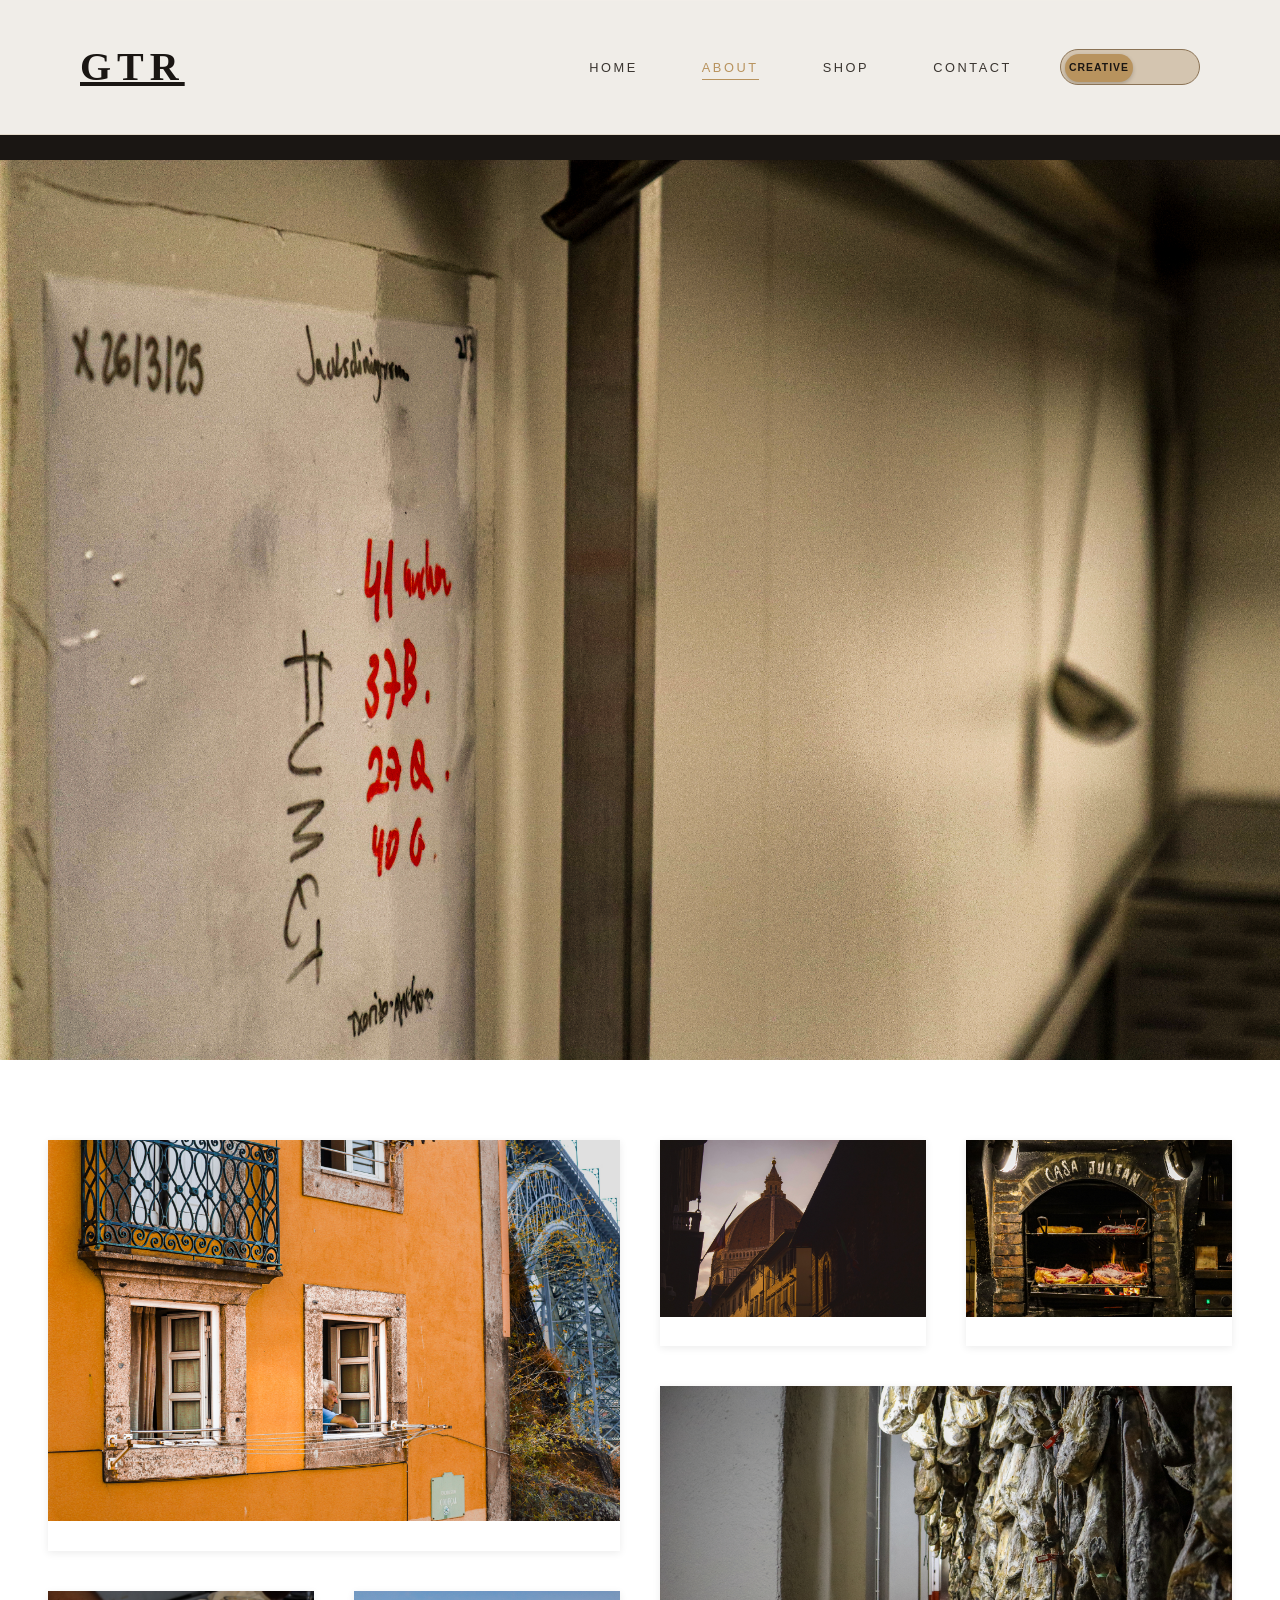
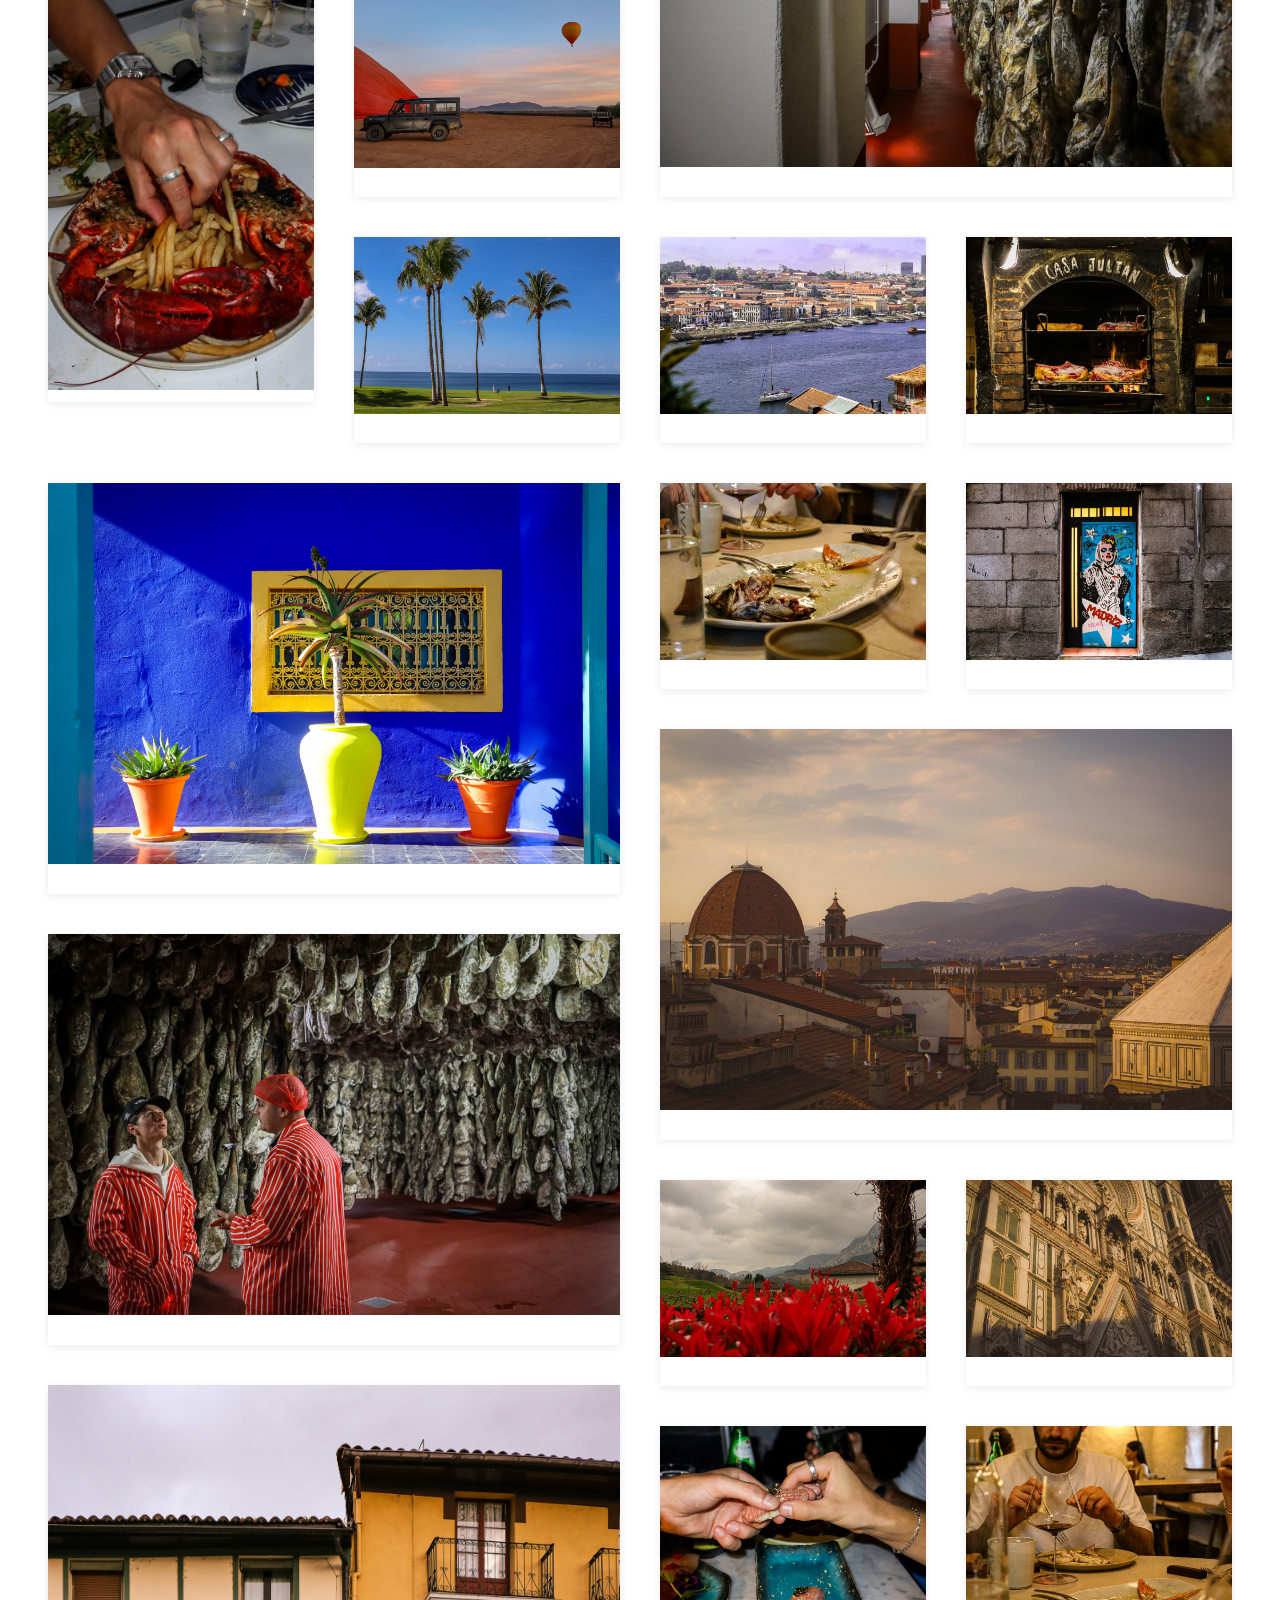
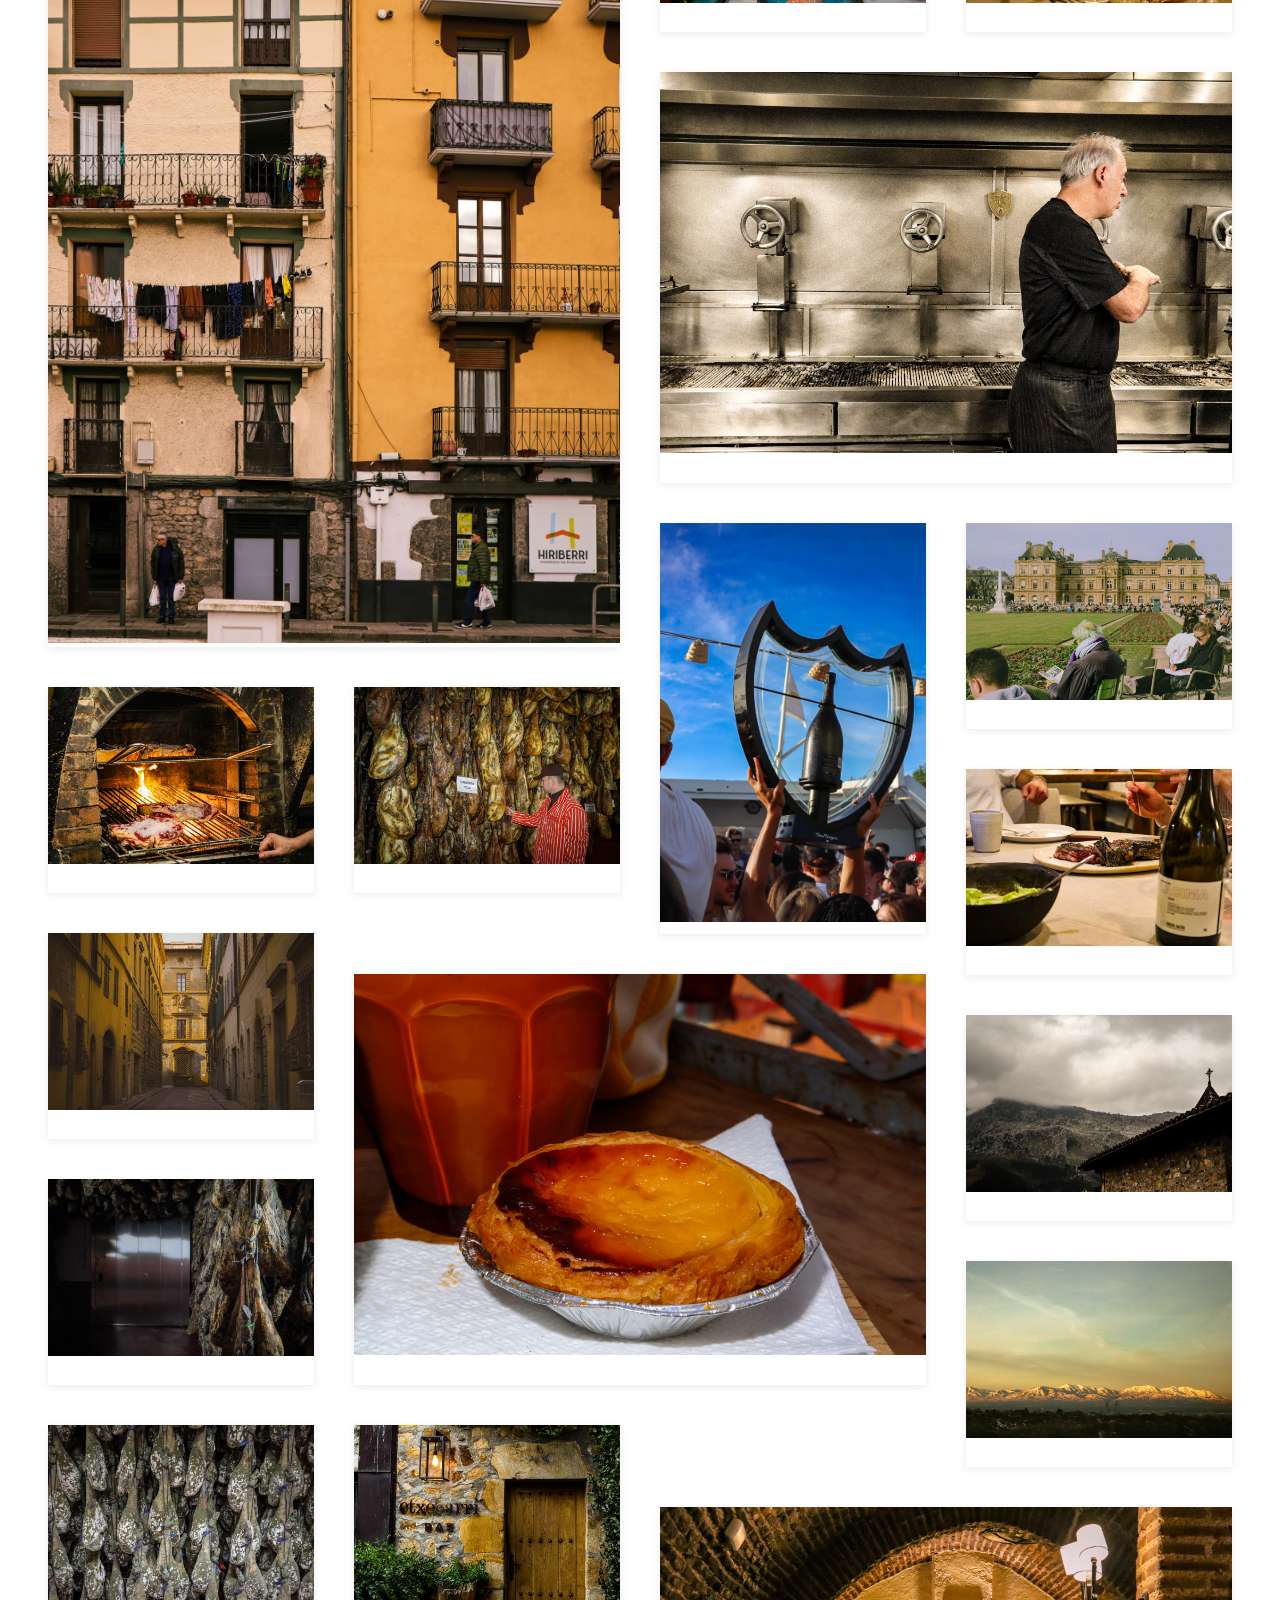
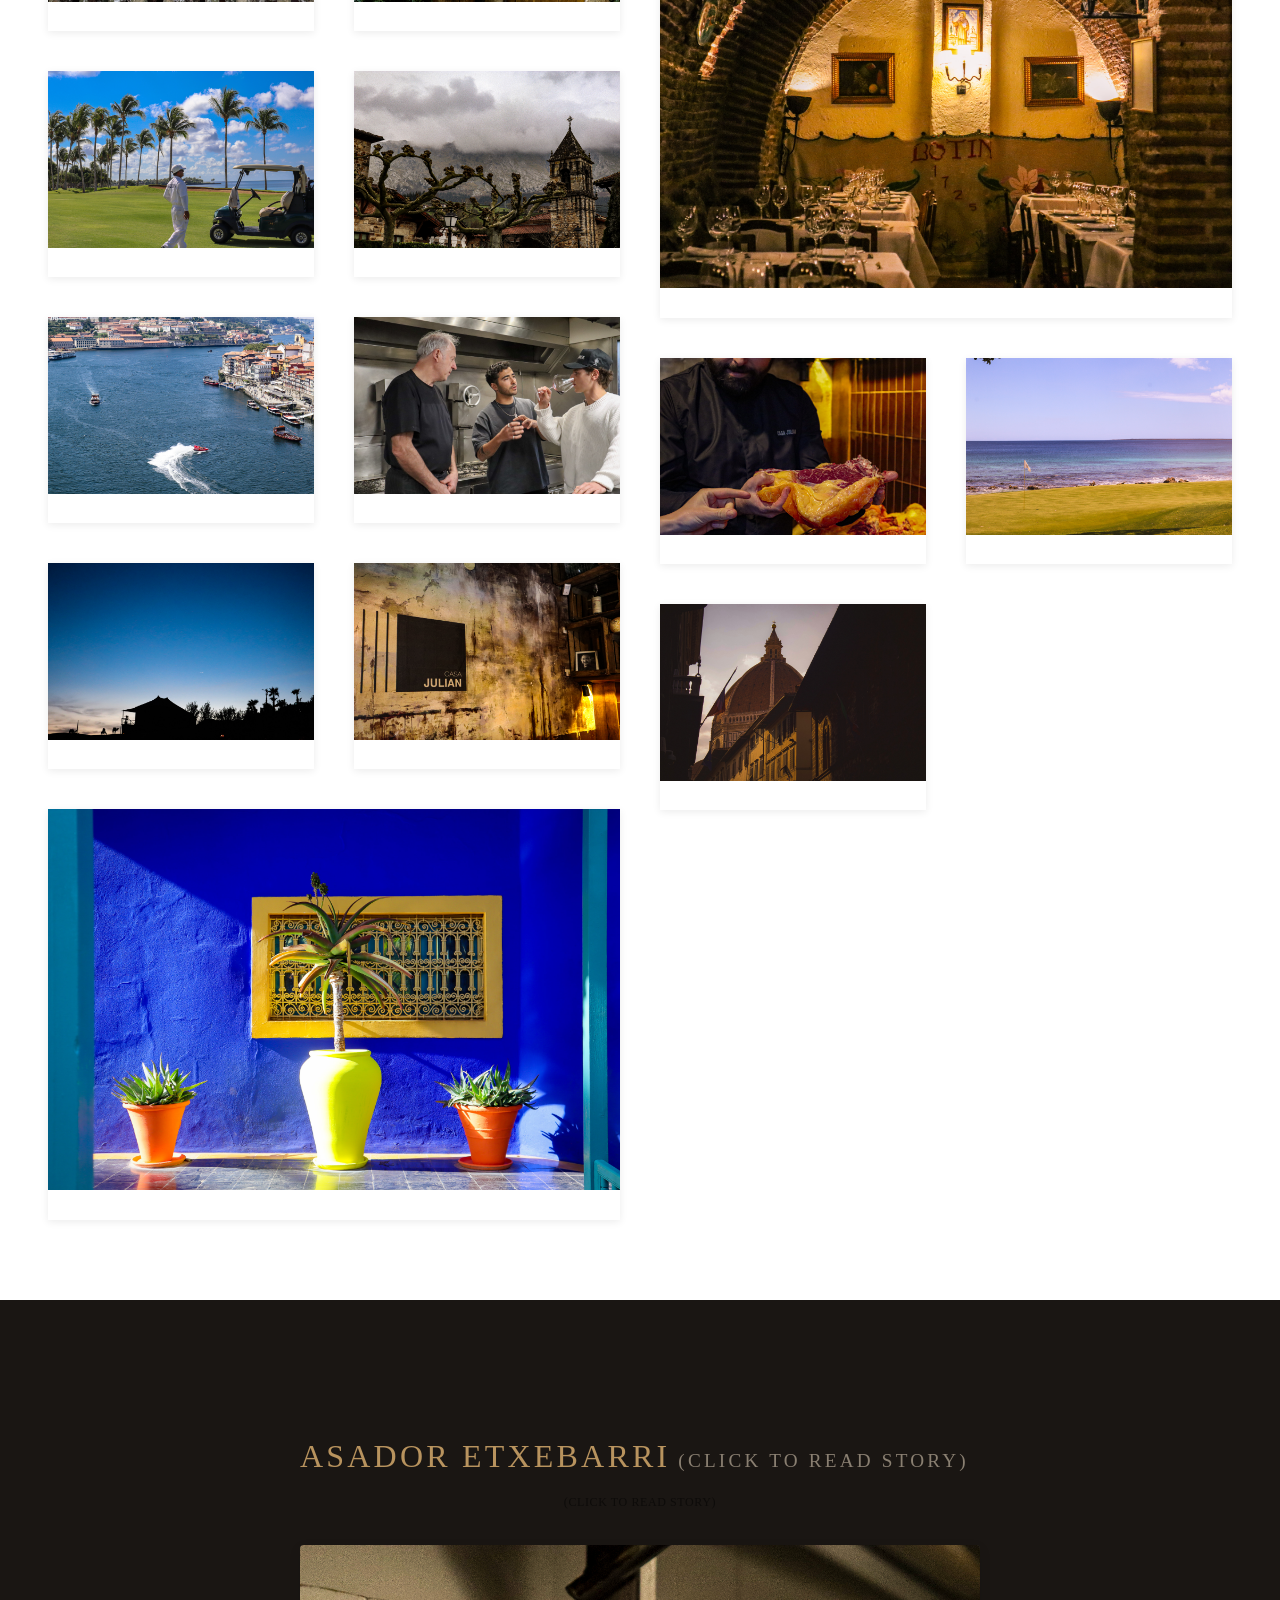
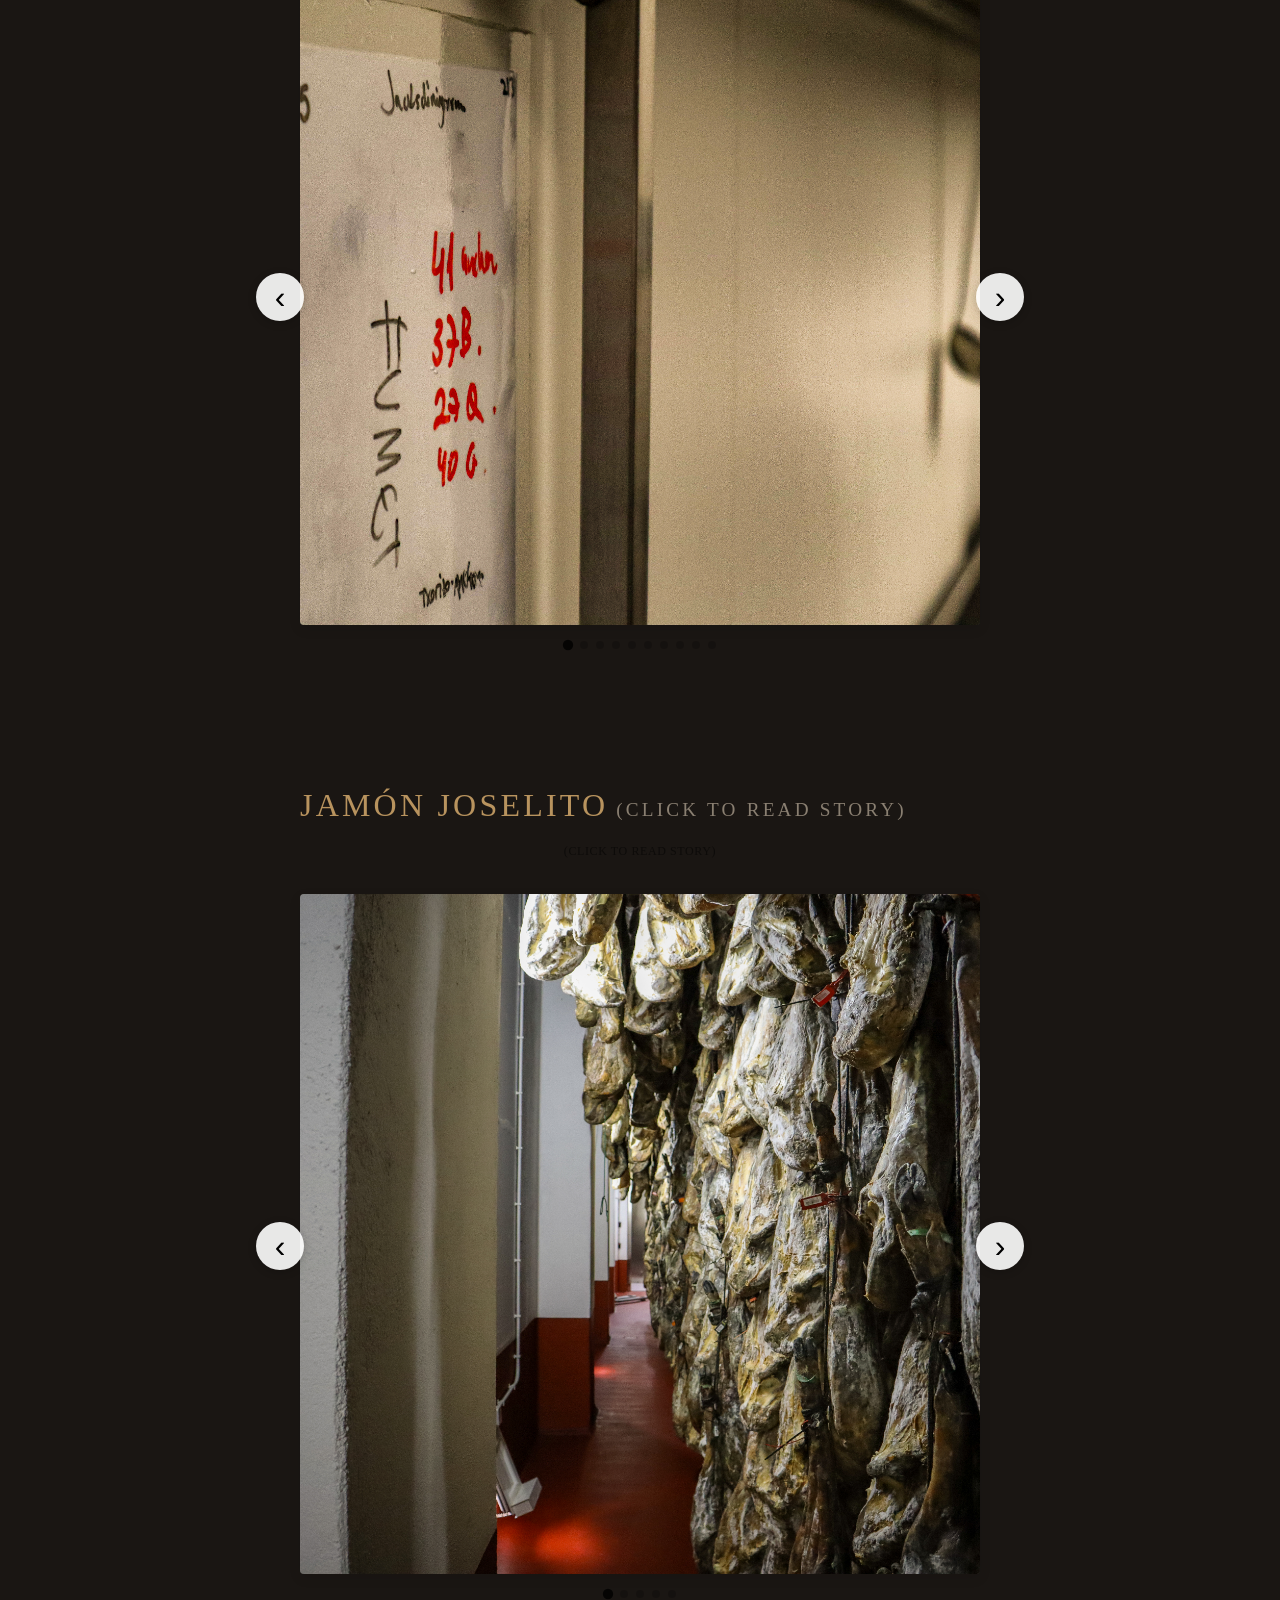
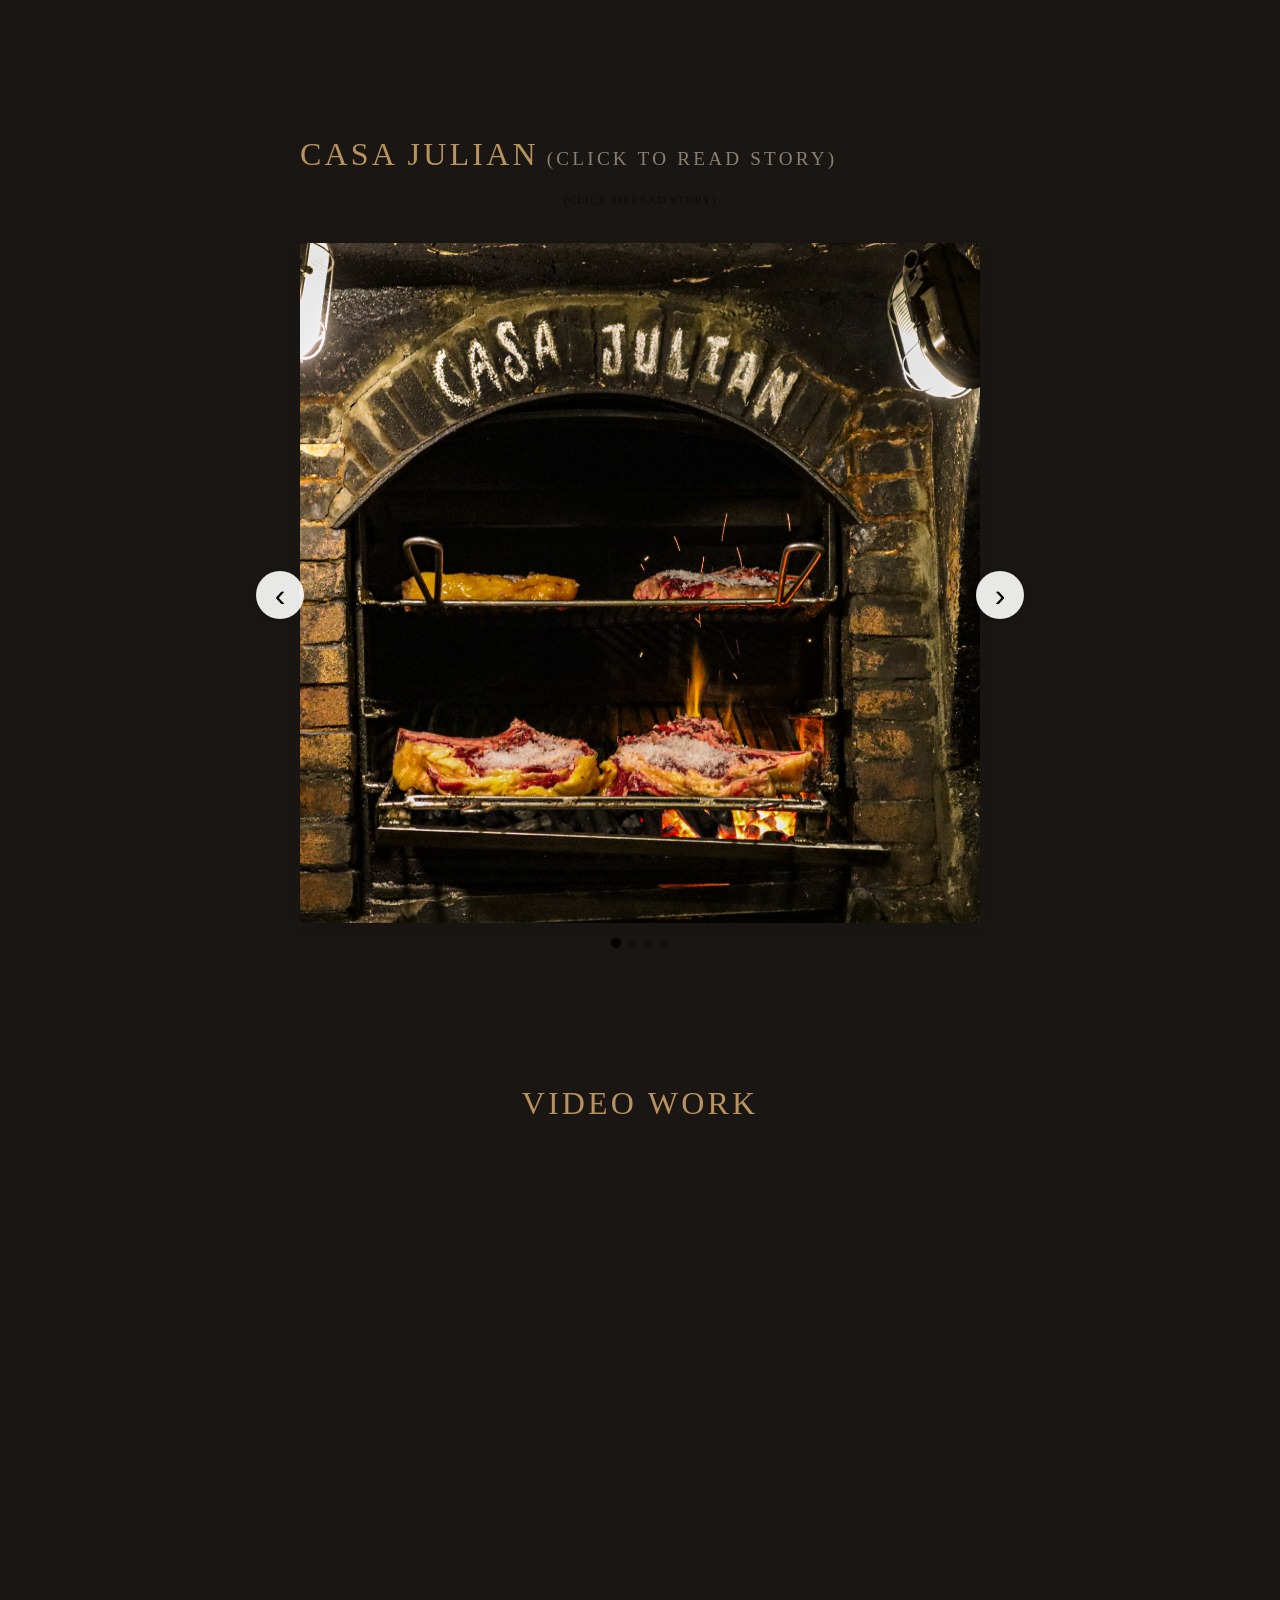
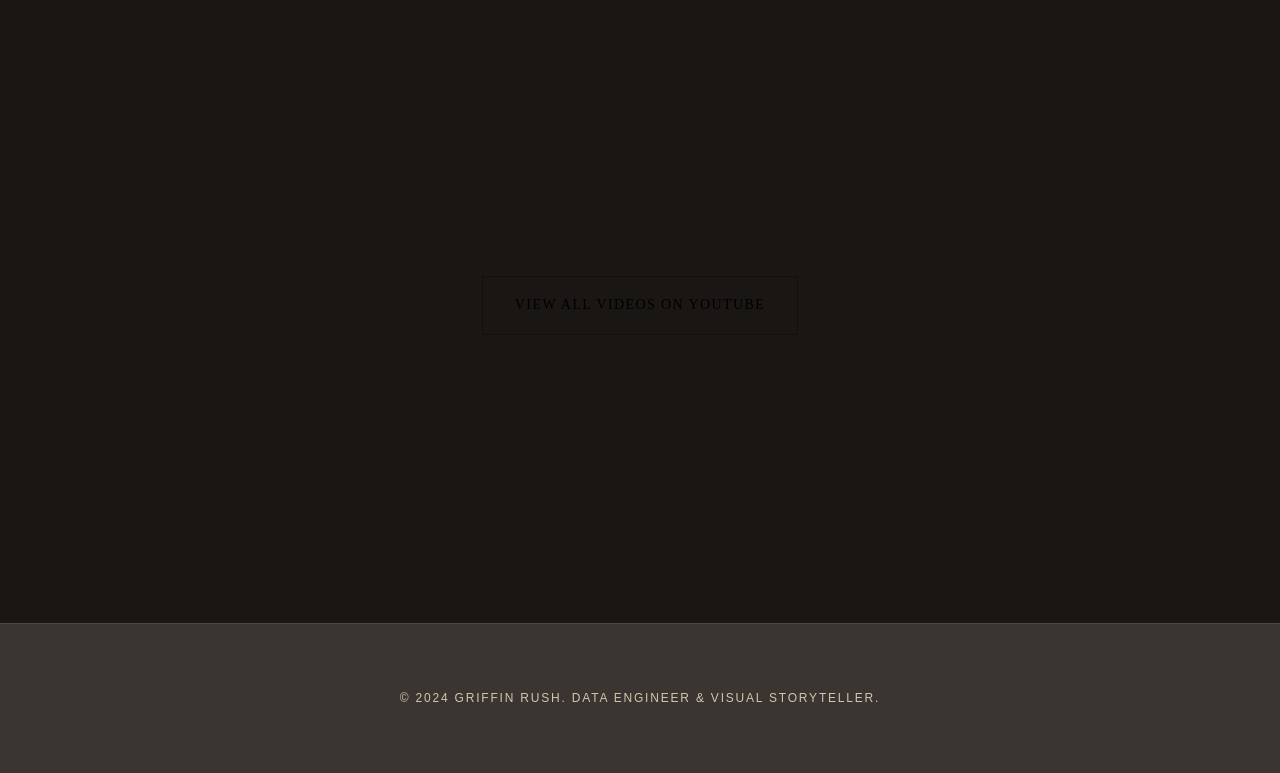
==== commit eab0ade0: "Add Shop page and nav link Adds a minimal shop.html placeholder page matching the site's existing pa" ====
--- a/about.html
+++ b/about.html
@@ -16,6 +16,7 @@
                 <ul class="nav-links">
                     <li><a href="index.html">Home</a></li>
                     <li><a href="about.html" class="active">About</a></li>
+                    <li><a href="shop.html">Shop</a></li>
                     <li><a href="contact.html">Contact</a></li>
                 </ul>
                 <div class="theme-toggle">
--- a/styles.css
+++ b/styles.css
@@ -1388,6 +1388,25 @@
 body.technical-theme .social-icon:hover svg {
     stroke: var(--color-gold);
     filter: drop-shadow(0 0 15px var(--color-gold));
+}
+
+/* Shop Section */
+.shop-section {
+    text-align: center;
+    padding: 6rem 5rem 10rem;
+}
+
+.shop-placeholder {
+    font-family: var(--body);
+    font-size: 1.25rem;
+    color: var(--color-charcoal);
+    font-style: italic;
+}
+
+body.technical-theme .shop-placeholder {
+    font-family: var(--mono);
+    color: var(--color-warm-white);
+    font-style: normal;
 }
 
 /* Footer */
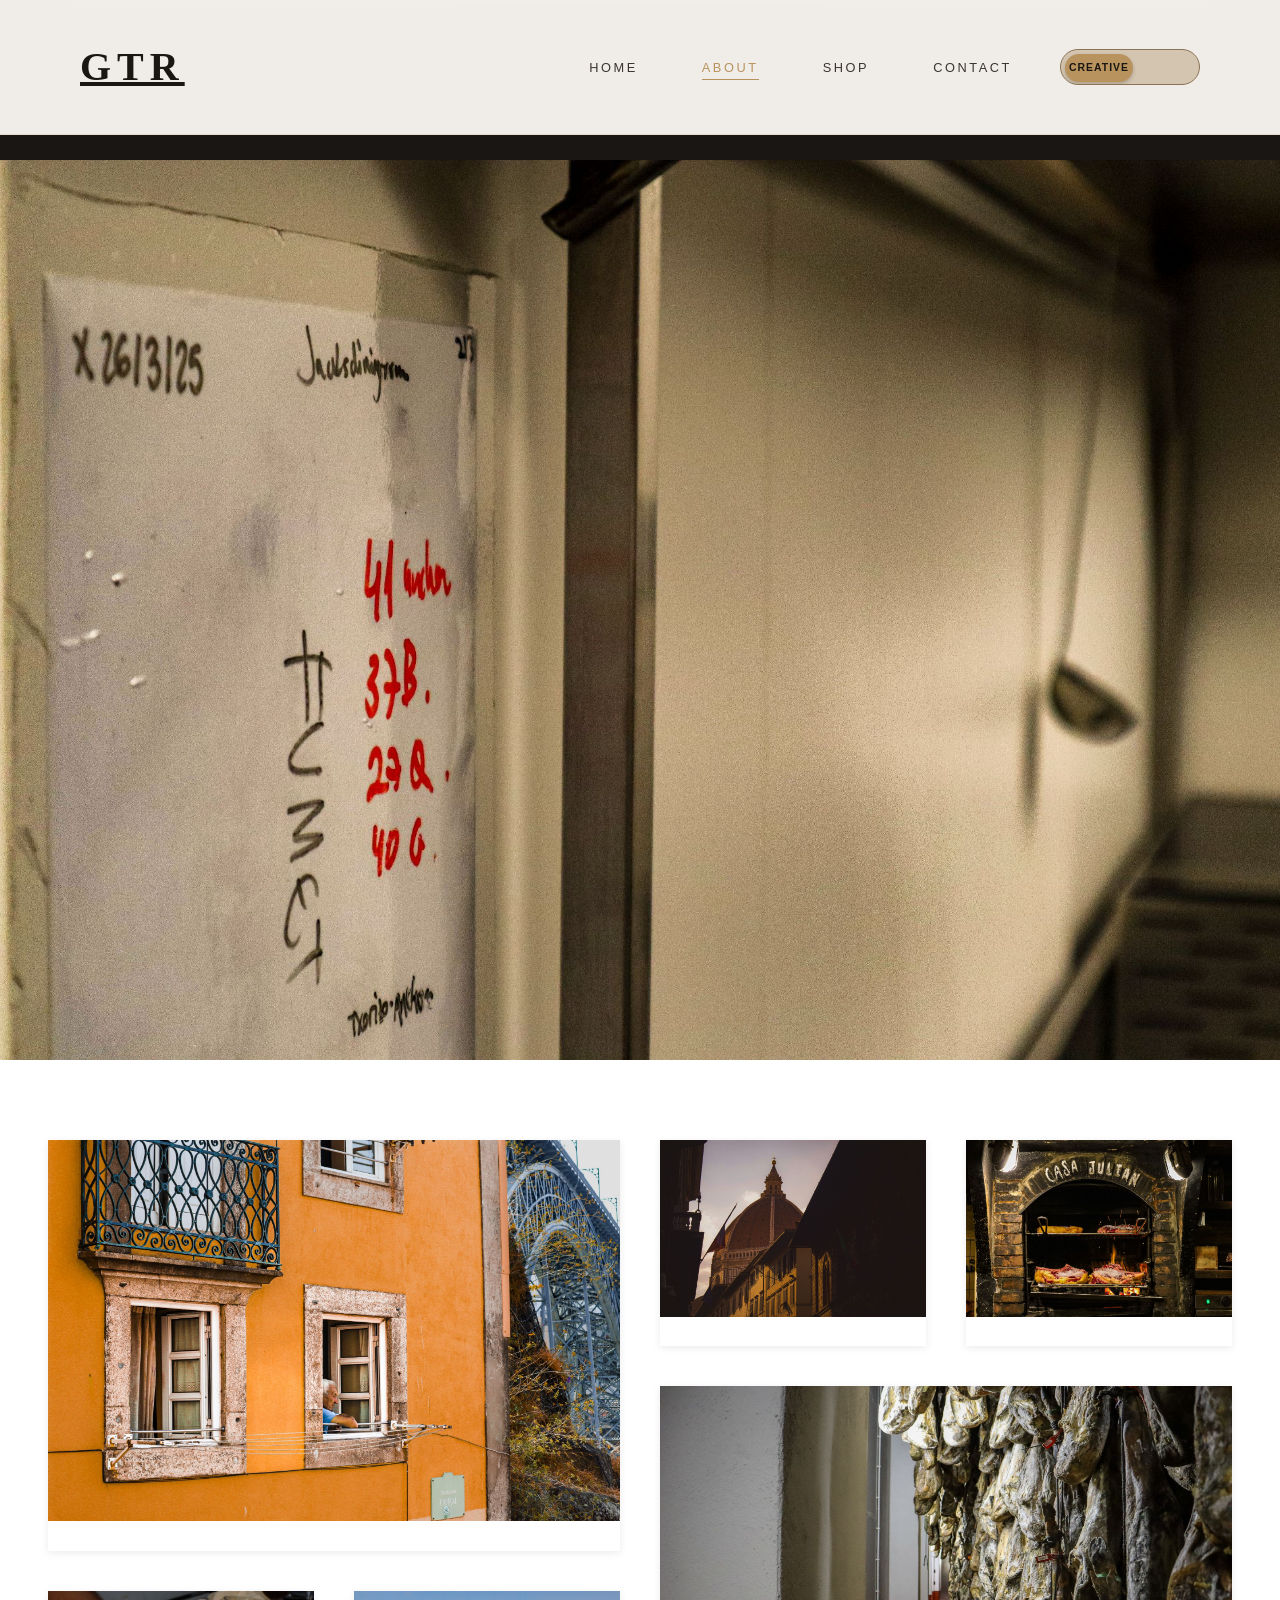
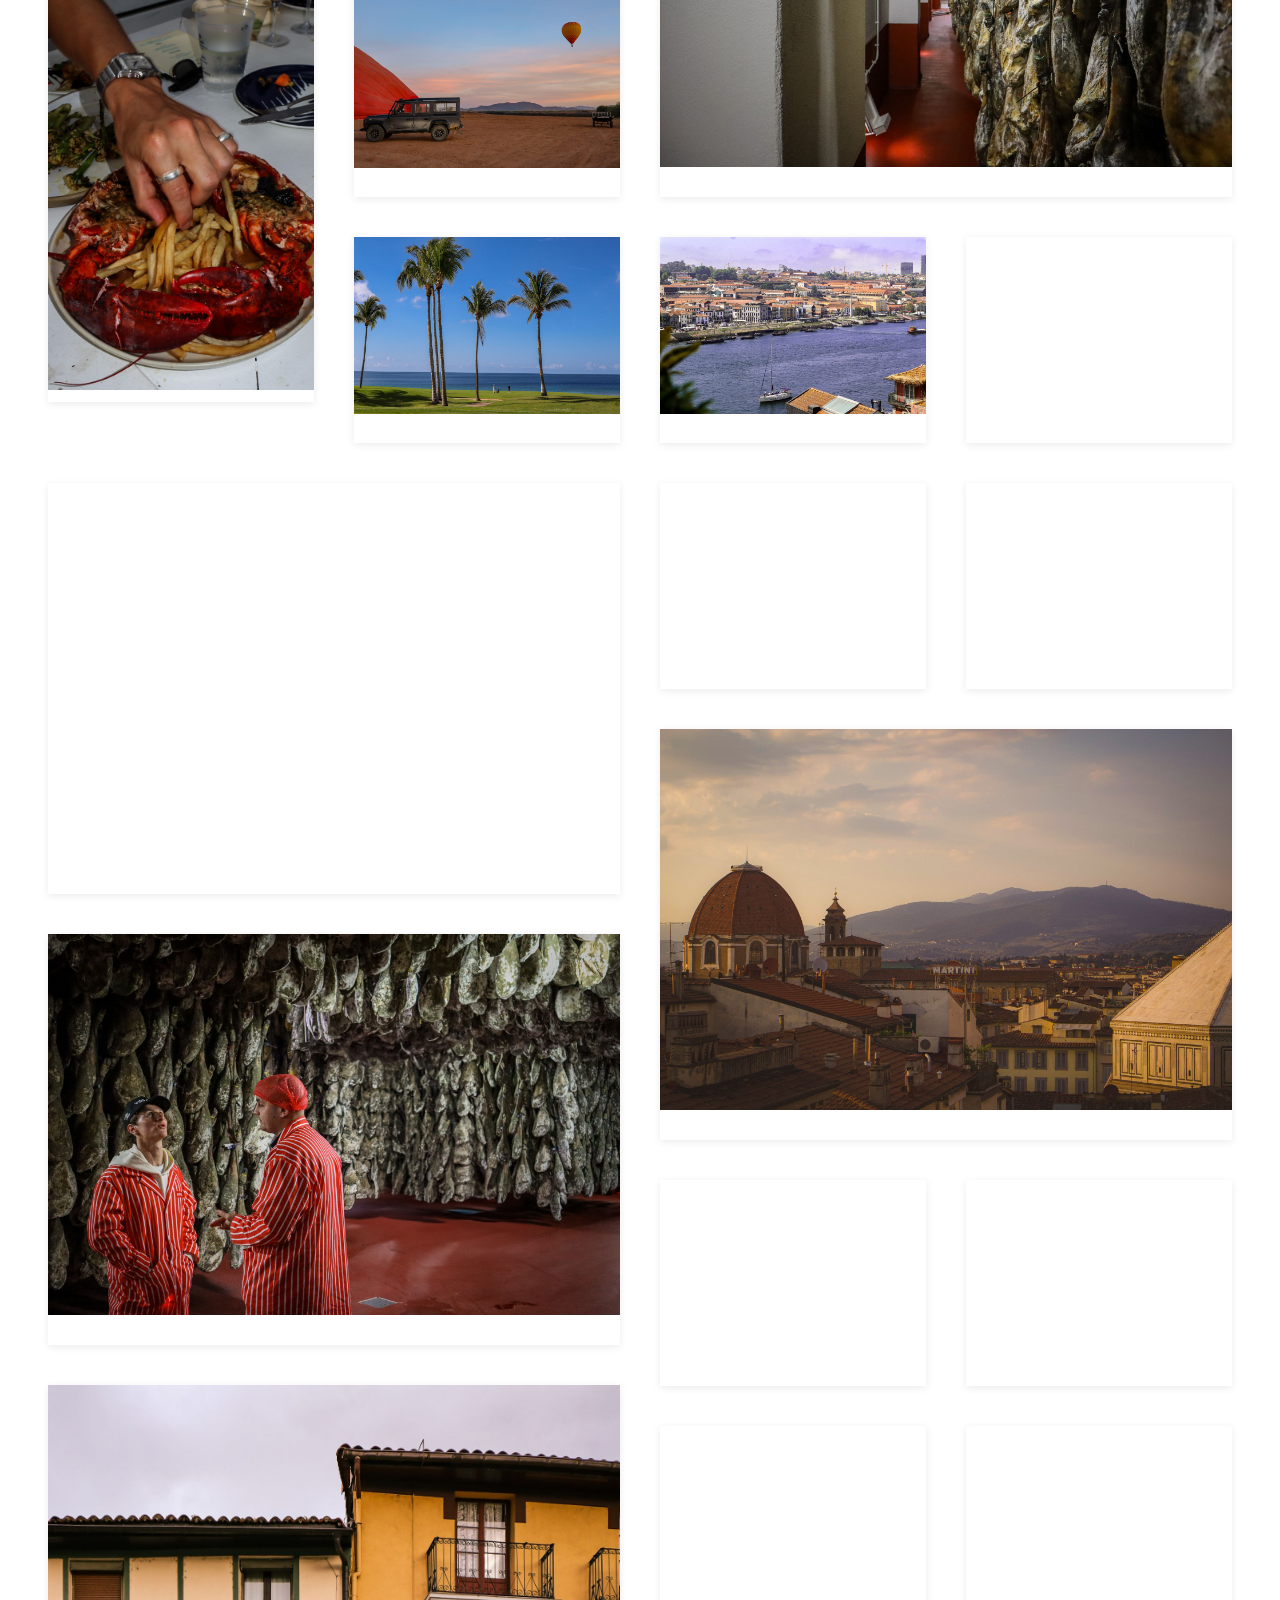
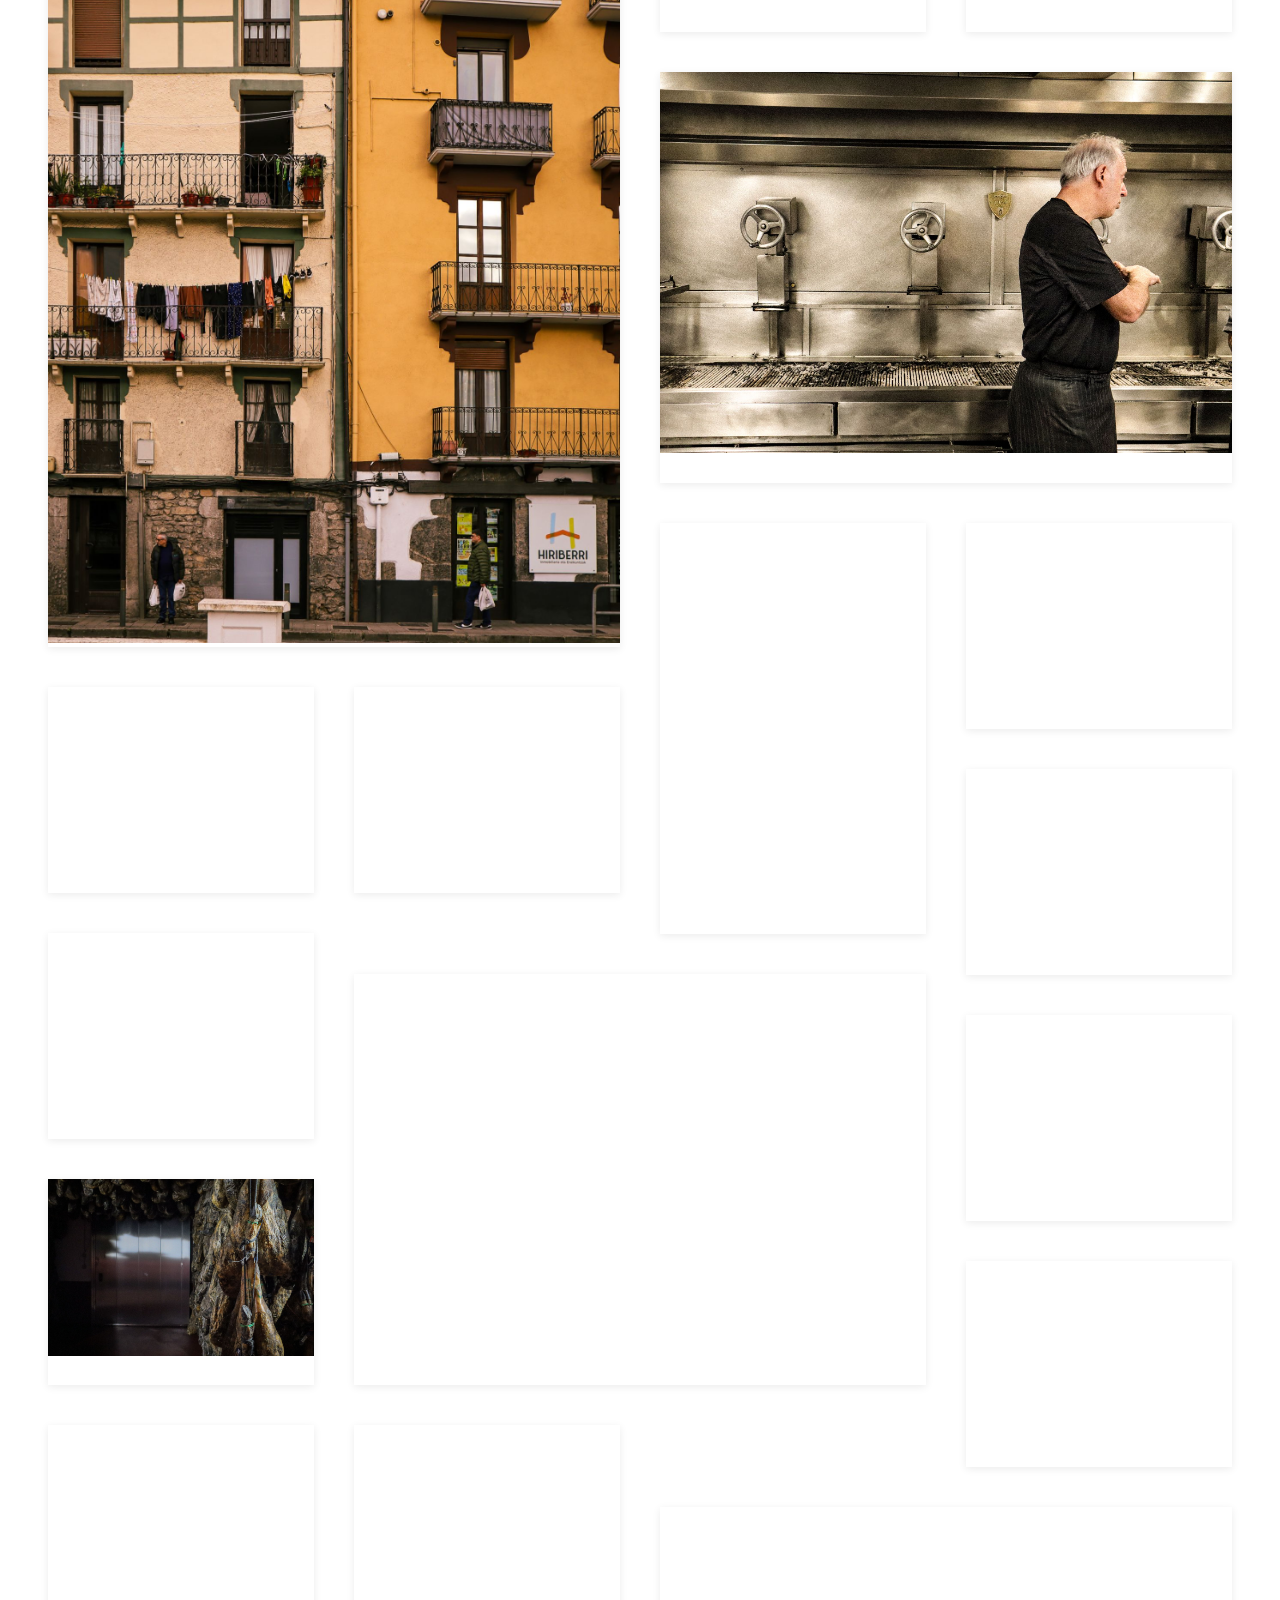
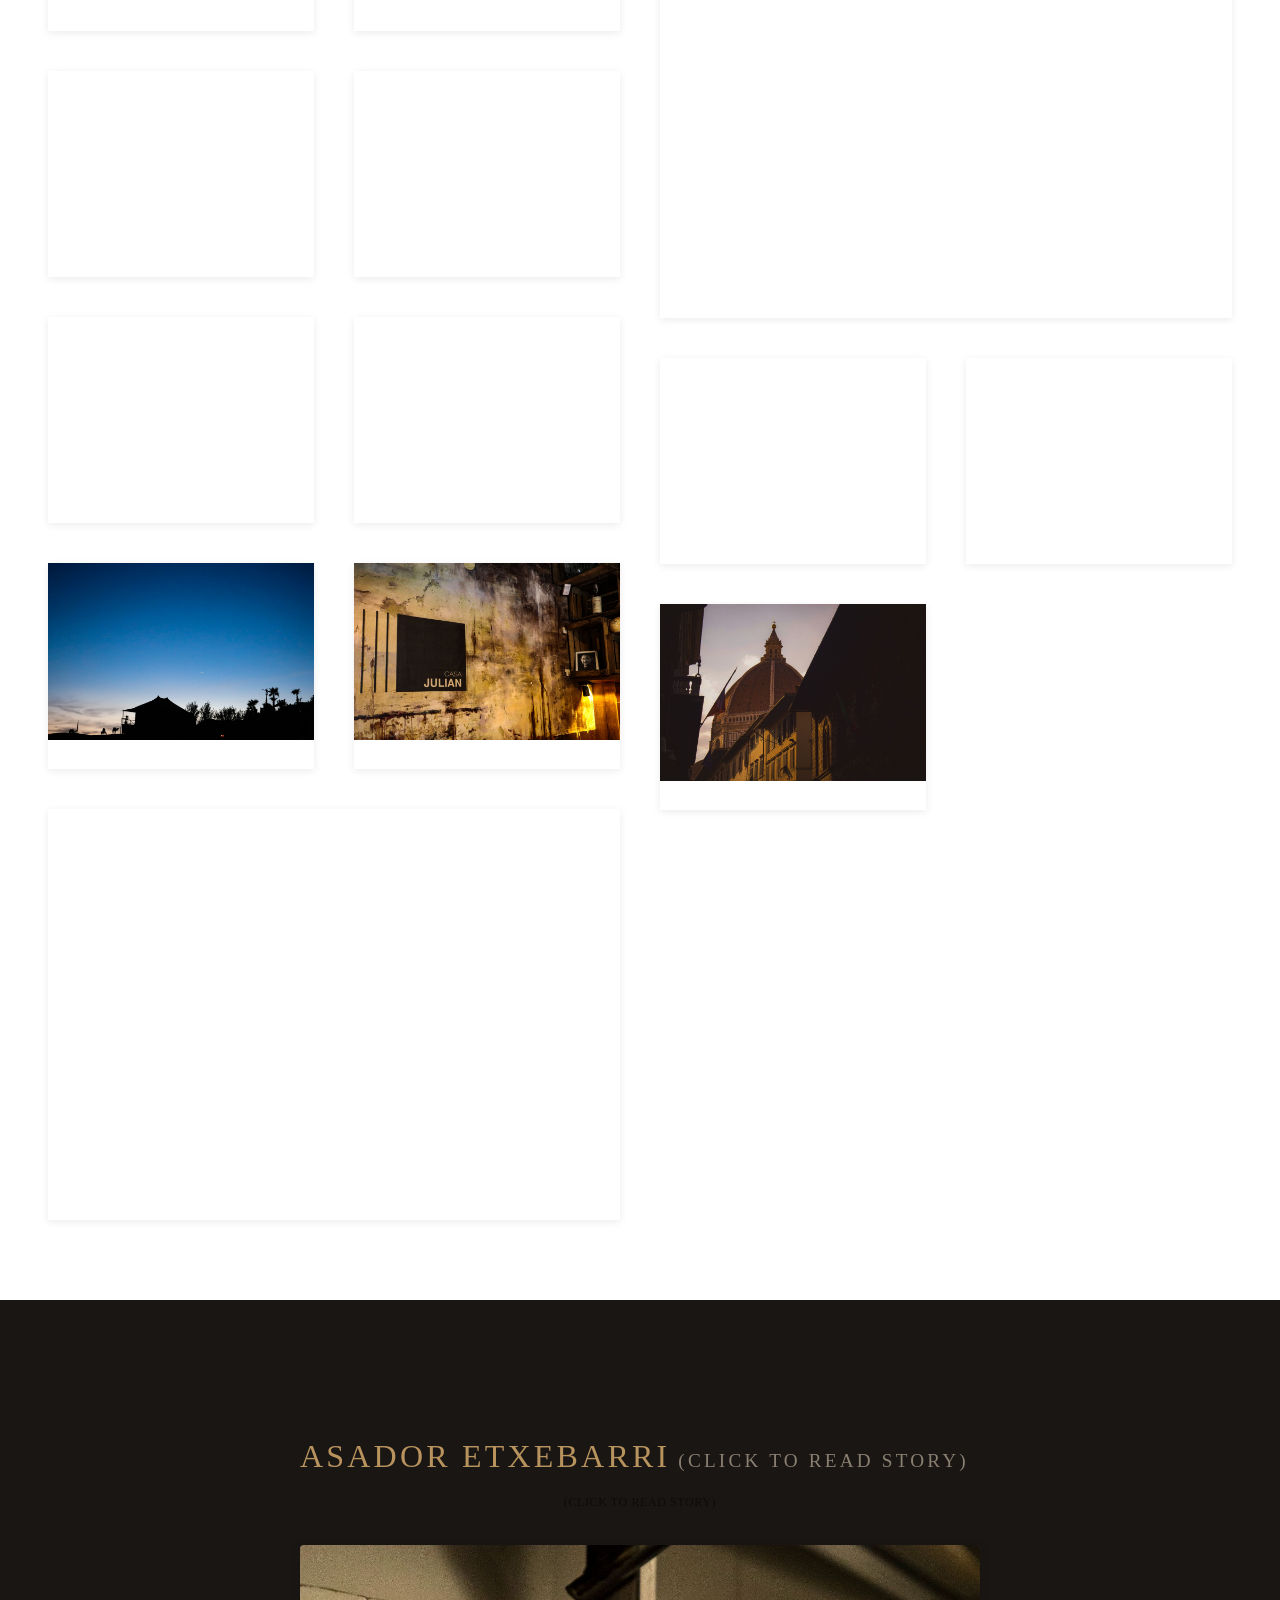
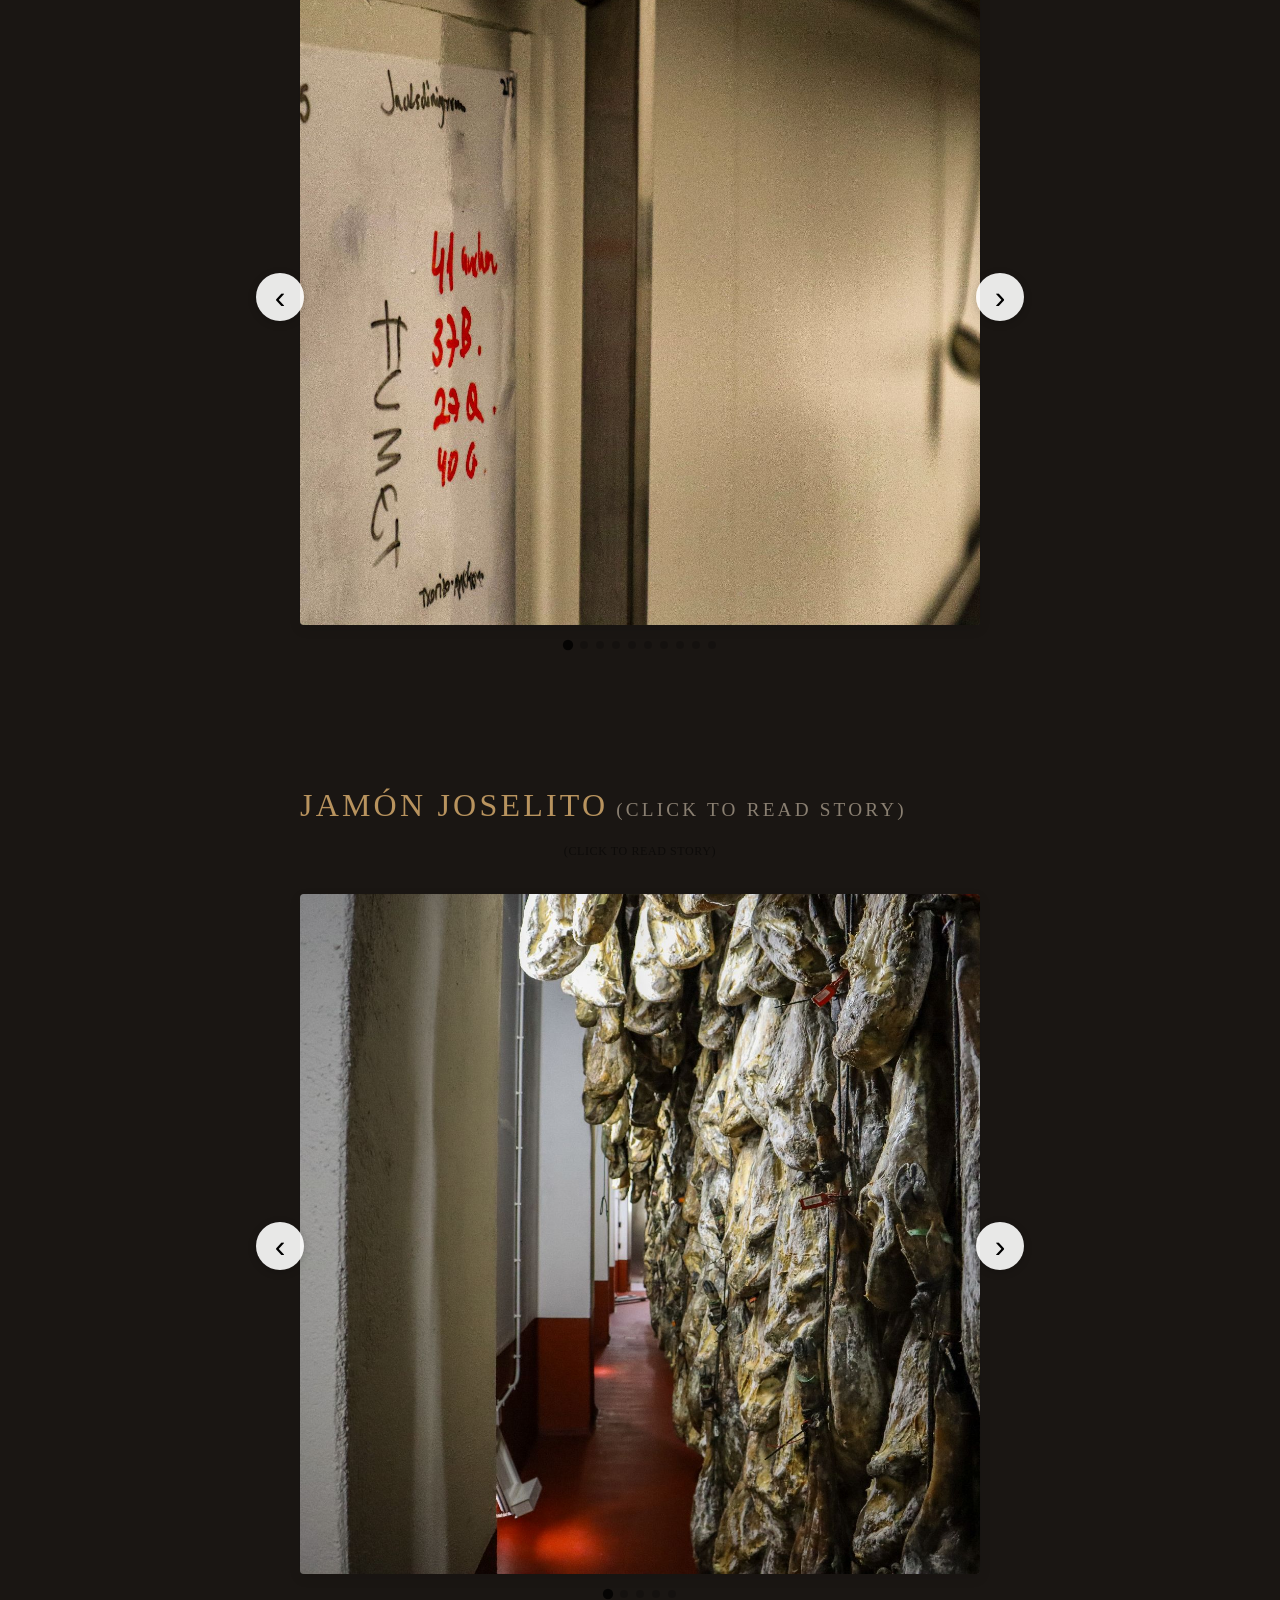
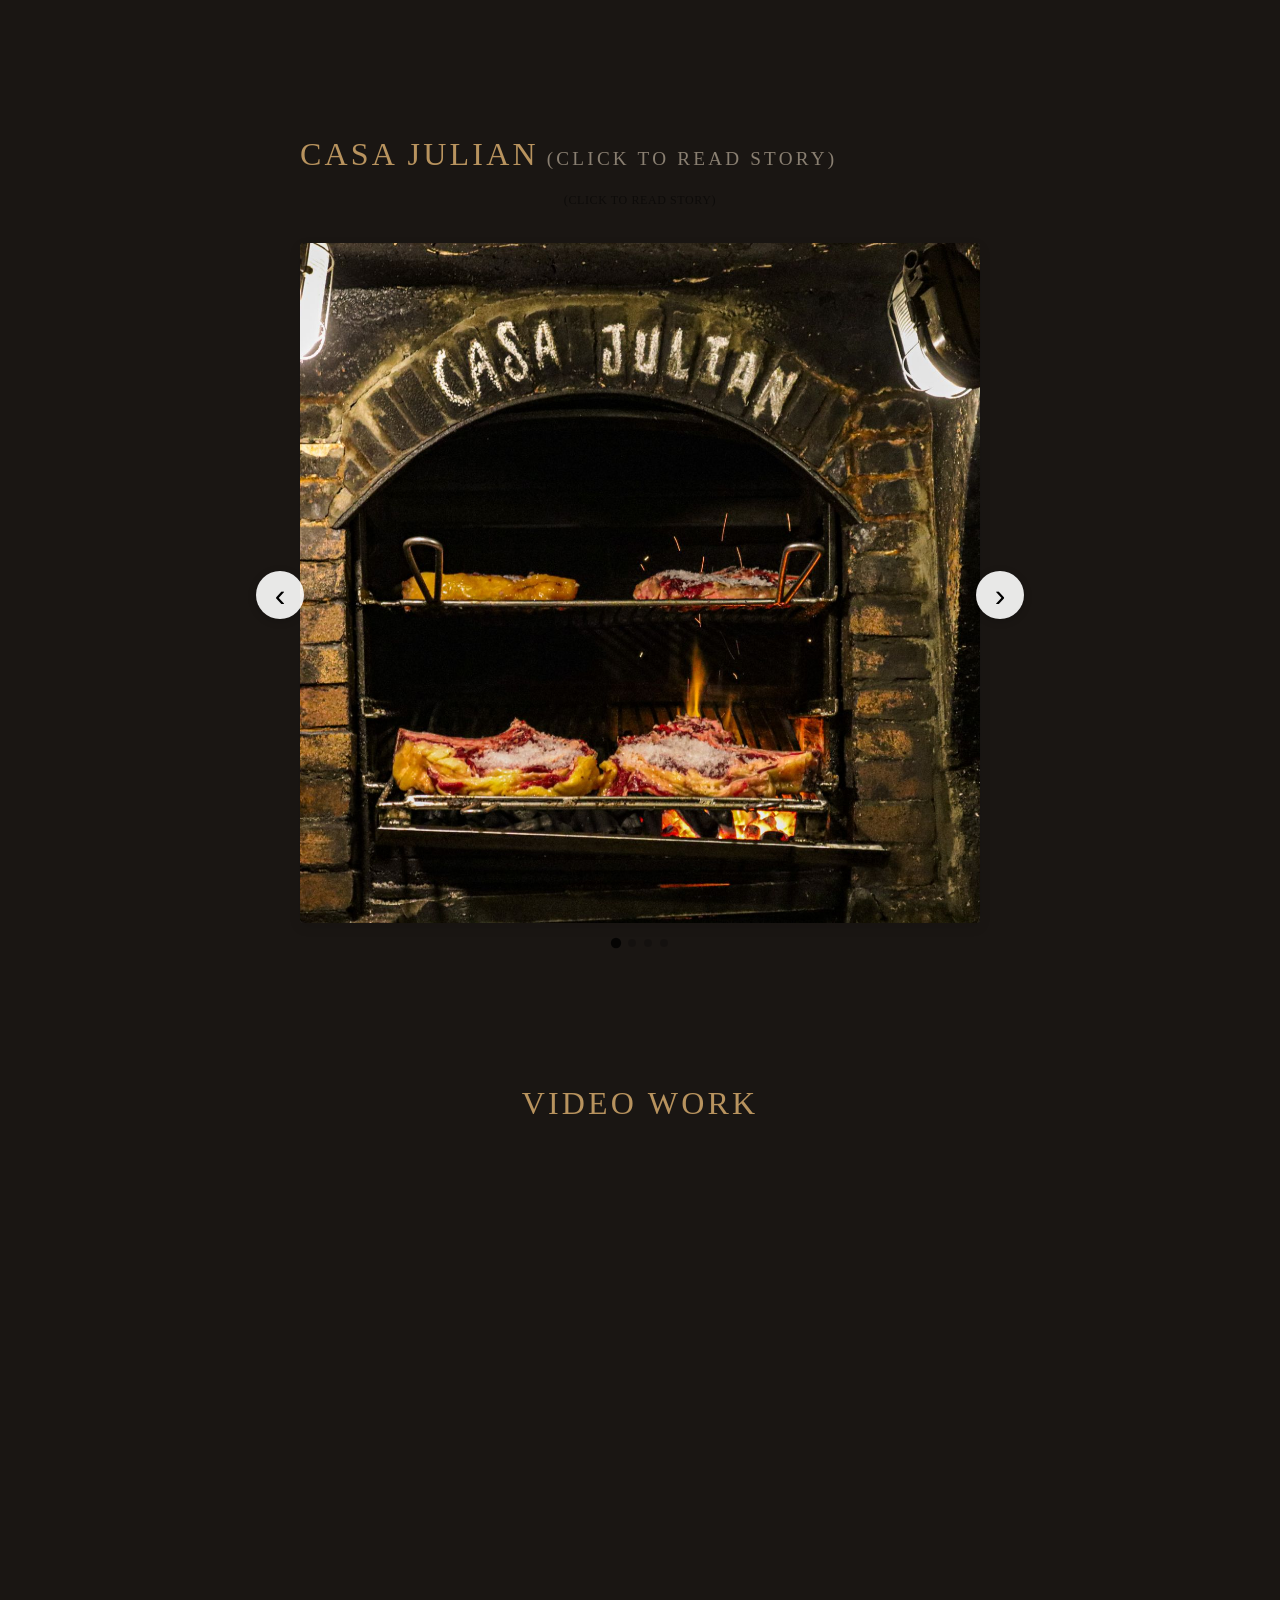
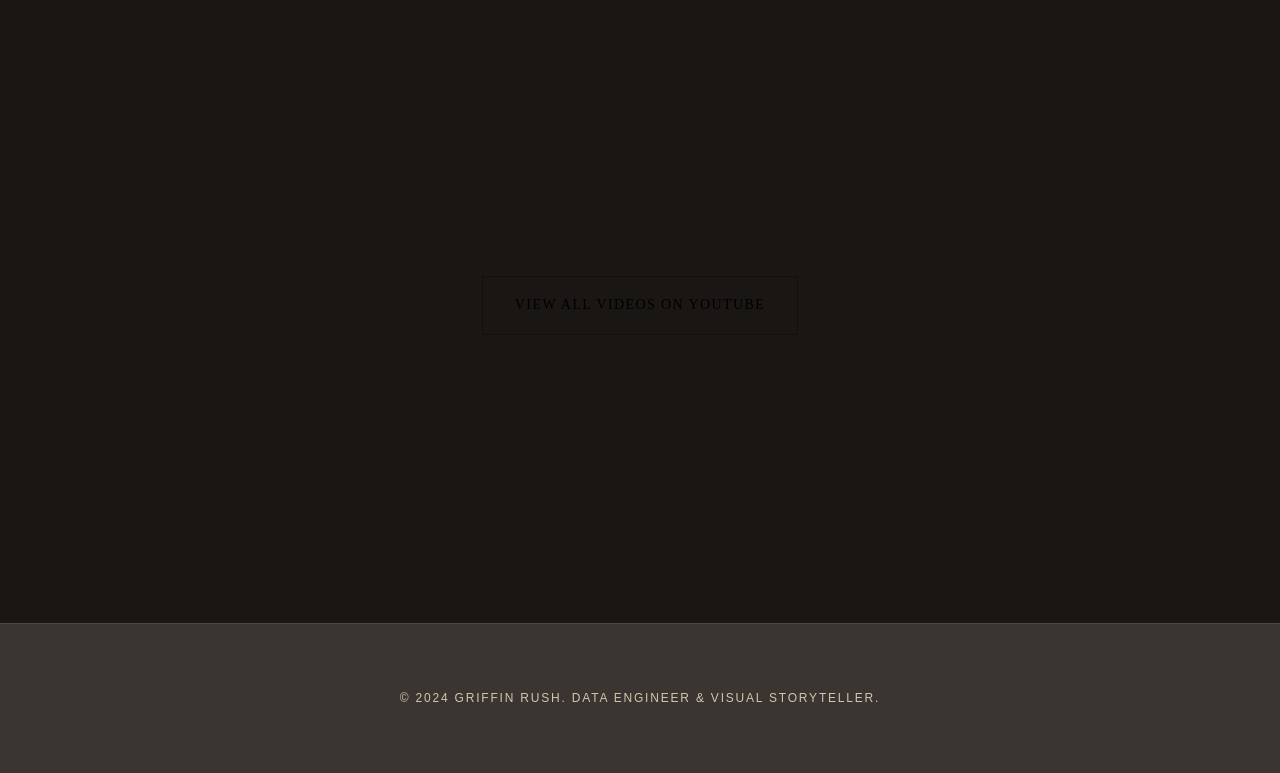
==== commit 65a78e98: "Fix slow-loading photos on the Creative About page Resize/recompress all 42 site photos to a 2000px " ====
--- a/about.html
+++ b/about.html
@@ -179,162 +179,162 @@
 
                 <!-- Row 1 -->
                 <div class="grid-item grid-wide">
-                    <img src="IMG_6227.jpg" alt="Porto orange building">
-                </div>
-                <div class="grid-item">
-                    <img src="IMG_1067.jpg" alt="Florence Duomo">
-                </div>
-                <div class="grid-item grid-wide">
-                    <img src="IMG_4324.jpg" alt="Joselito cellar">
-                </div>
-                <div class="grid-item">
-                    <img src="IMG_5918.jpg" alt="Lobster feast">
+                    <img src="IMG_6227.jpg" alt="Porto orange building" loading="lazy" decoding="async">
+                </div>
+                <div class="grid-item">
+                    <img src="IMG_1067.jpg" alt="Florence Duomo" loading="lazy" decoding="async">
+                </div>
+                <div class="grid-item grid-wide">
+                    <img src="IMG_4324.jpg" alt="Joselito cellar" loading="lazy" decoding="async">
+                </div>
+                <div class="grid-item">
+                    <img src="IMG_5918.jpg" alt="Lobster feast" loading="lazy" decoding="async">
                 </div>
 
                 <!-- Row 2 -->
                 <div class="grid-item ">
-                    <img src="CJ.jpg" alt="Casa Julian grill">
+                    <img src="CJ.jpg" alt="Casa Julian grill" loading="lazy" decoding="async">
                 </div>
                 <!-- Florence tall continues from row 1 -->
                 <div class="grid-item ">
-                    <img src="IMG_3367.jpg" alt="Hot air balloon">
-                </div>
-                <div class="grid-item">
-                    <img src="IMG_4051.jpg" alt="Hawaii palms">
+                    <img src="IMG_3367.jpg" alt="Hot air balloon" loading="lazy" decoding="async">
+                </div>
+                <div class="grid-item">
+                    <img src="IMG_4051.jpg" alt="Hawaii palms" loading="lazy" decoding="async">
                 </div>
 
                 <!-- Row 3 -->
                 <div class="grid-item ">
-                    <img src="IMG_6233.jpg" alt="Porto Douro River">
-                </div>
-                <div class="grid-item">
-                    <img src="IMG_4594.jpg" alt="Casa Julian detail">
-                </div>
-                <div class="grid-item grid-wide">
-                    <img src="IMG_2944.jpg" alt="Colorful courtyard">
+                    <img src="IMG_6233.jpg" alt="Porto Douro River" loading="lazy" decoding="async">
+                </div>
+                <div class="grid-item">
+                    <img src="IMG_4594.jpg" alt="Casa Julian detail" loading="lazy" decoding="async">
+                </div>
+                <div class="grid-item grid-wide">
+                    <img src="IMG_2944.jpg" alt="Colorful courtyard" loading="lazy" decoding="async">
                 </div>
 
                 <!-- Row 4 -->
                 <div class="grid-item">
-                    <img src="IMG_4748.jpg" alt="Etxebarri seafood">
+                    <img src="IMG_4748.jpg" alt="Etxebarri seafood" loading="lazy" decoding="async">
                 </div>
                 <!-- Casa Julian tall continues -->
                 <div class="grid-item">
-                    <img src="IMG_3866.jpg" alt="Madrid street art">
-                </div>
-                <div class="grid-item grid-wide">
-                    <img src="IMG_1126.jpg" alt="Florence skyline">
+                    <img src="IMG_3866.jpg" alt="Madrid street art" loading="lazy" decoding="async">
+                </div>
+                <div class="grid-item grid-wide">
+                    <img src="IMG_1126.jpg" alt="Florence skyline" loading="lazy" decoding="async">
                 </div>
 
                 <!-- Row 5 -->
                 <div class="grid-item grid-wide">
-                    <img src="IMG_4342.jpg" alt="Joselito artisans">
-                </div>
-                <div class="grid-item ">
-                    <img src="IMG_4862.jpg" alt="Basque landscape">
-                </div>
-                <div class="grid-item grid-wide">
-                    <img src="IMG_4706.jpg" alt="Spanish architecture">
+                    <img src="IMG_4342.jpg" alt="Joselito artisans" loading="lazy" decoding="async">
+                </div>
+                <div class="grid-item ">
+                    <img src="IMG_4862.jpg" alt="Basque landscape" loading="lazy" decoding="async">
+                </div>
+                <div class="grid-item grid-wide">
+                    <img src="IMG_4706.jpg" alt="Spanish architecture" loading="lazy" decoding="async">
                 </div>
 
                 <!-- Row 6 -->
                 <div class="grid-item">
-                    <img src="IMG_1116.jpg" alt="Florence cathedral detail">
-                </div>
-                <div class="grid-item">
-                    <img src="IMG_2021.jpg" alt="Gold leaf dining">
-                </div>
-                <div class="grid-item grid-wide">
-                    <img src="IMG_4822.jpg" alt="Etxebarri village">
-                </div>
-                <div class="grid-item">
-                    <img src="IMG_5976.jpg" alt="Dom Perignon">
+                    <img src="IMG_1116.jpg" alt="Florence cathedral detail" loading="lazy" decoding="async">
+                </div>
+                <div class="grid-item">
+                    <img src="IMG_2021.jpg" alt="Gold leaf dining" loading="lazy" decoding="async">
+                </div>
+                <div class="grid-item grid-wide">
+                    <img src="IMG_4822.jpg" alt="Etxebarri village" loading="lazy" decoding="async">
+                </div>
+                <div class="grid-item">
+                    <img src="IMG_5976.jpg" alt="Dom Perignon" loading="lazy" decoding="async">
                 </div>
 
                 <!-- Row 7 -->
                 <!-- Florence cathedral continues -->
                 <div class="grid-item">
-                    <img src="IMG_4749.jpg" alt="Etxebarri moment">
-                </div>
-                <div class="grid-item ">
-                    <img src="IMG_3616.jpg" alt="Luxembourg Gardens">
-                </div>
-                <div class="grid-item">
-                    <img src="IMG_4604.jpg" alt="Casa Julian atmosphere">
+                    <img src="IMG_4749.jpg" alt="Etxebarri moment" loading="lazy" decoding="async">
+                </div>
+                <div class="grid-item ">
+                    <img src="IMG_3616.jpg" alt="Luxembourg Gardens" loading="lazy" decoding="async">
+                </div>
+                <div class="grid-item">
+                    <img src="IMG_4604.jpg" alt="Casa Julian atmosphere" loading="lazy" decoding="async">
                 </div>
 
                 <!-- Row 8 -->
                 <div class="grid-item">
-                    <img src="IMG_4376.jpg" alt="Joselito aging">
-                </div>
-                <div class="grid-item ">
-                    <img src="IMG_4795.jpg" alt="Etxebarri cut">
-                </div>
-                <div class="grid-item ">
-                    <img src="IMG_1044.jpg" alt="Florence alley">
+                    <img src="IMG_4376.jpg" alt="Joselito aging" loading="lazy" decoding="async">
+                </div>
+                <div class="grid-item ">
+                    <img src="IMG_4795.jpg" alt="Etxebarri cut" loading="lazy" decoding="async">
+                </div>
+                <div class="grid-item ">
+                    <img src="IMG_1044.jpg" alt="Florence alley" loading="lazy" decoding="async">
                 </div>
 
                 <!-- Row 9 -->
                 <div class="grid-item grid-wide">
-                    <img src="IMG_6237.jpg" alt="Porto pastéis">
-                </div>
-                <div class="grid-item">
-                    <img src="IMG_4863.jpg" alt="Etxebarri chapel">
-                </div>
-                <div class="grid-item">
-                    <img src="IMG_4359.jpg" alt="Joselito hanging">
-                </div>
-                <div class="grid-item">
-                    <img src="IMG_2643.jpg" alt="Atlas mountains">
+                    <img src="IMG_6237.jpg" alt="Porto pastéis" loading="lazy" decoding="async">
+                </div>
+                <div class="grid-item">
+                    <img src="IMG_4863.jpg" alt="Etxebarri chapel" loading="lazy" decoding="async">
+                </div>
+                <div class="grid-item">
+                    <img src="IMG_4359.jpg" alt="Joselito hanging" loading="lazy" decoding="async">
+                </div>
+                <div class="grid-item">
+                    <img src="IMG_2643.jpg" alt="Atlas mountains" loading="lazy" decoding="async">
                 </div>
 
                 <!-- Row 10 -->
                 <div class="grid-item">
-                    <img src="jim_CG-12.jpg" alt="Joselito collection">
+                    <img src="jim_CG-12.jpg" alt="Joselito collection" loading="lazy" decoding="async">
                 </div>
                 <!-- Chapel continues -->
                 <div class="grid-item">
-                    <img src="IMG_4714.jpg" alt="Etxebarri bar">
-                </div>
-                <div class="grid-item grid-wide">
-                    <img src="IMG_3846.jpg" alt="Wine cellar">
+                    <img src="IMG_4714.jpg" alt="Etxebarri bar" loading="lazy" decoding="async">
+                </div>
+                <div class="grid-item grid-wide">
+                    <img src="IMG_3846.jpg" alt="Wine cellar" loading="lazy" decoding="async">
                 </div>
 
                 <!-- Row 11 -->
                 <div class="grid-item ">
-                    <img src="IMG_4043.jpg" alt="Hawaii caddie">
-                </div>
-                <div class="grid-item">
-                    <img src="IMG_4711.jpg" alt="Etxebarri bell tower">
-                </div>
-                <div class="grid-item">
-                    <img src="IMG_6262.jpg" alt="Porto waterfront">
+                    <img src="IMG_4043.jpg" alt="Hawaii caddie" loading="lazy" decoding="async">
+                </div>
+                <div class="grid-item">
+                    <img src="IMG_4711.jpg" alt="Etxebarri bell tower" loading="lazy" decoding="async">
+                </div>
+                <div class="grid-item">
+                    <img src="IMG_6262.jpg" alt="Porto waterfront" loading="lazy" decoding="async">
                 </div>
 
                 <!-- Row 12 -->
                 <div class="grid-item">
-                    <img src="IMG_4812.jpg" alt="Etxebarri behind scenes">
-                </div>
-                <div class="grid-item">
-                    <img src="CJ-1.jpg" alt="Casa Julian presentation">
-                </div>
-                <div class="grid-item">
-                    <img src="IMG_4013.jpg" alt="Ocean golf">
-                </div>
-                <div class="grid-item">
-                    <img src="IMG_3347.jpg" alt="Desert sunset">
+                    <img src="IMG_4812.jpg" alt="Etxebarri behind scenes" loading="lazy" decoding="async">
+                </div>
+                <div class="grid-item">
+                    <img src="CJ-1.jpg" alt="Casa Julian presentation" loading="lazy" decoding="async">
+                </div>
+                <div class="grid-item">
+                    <img src="IMG_4013.jpg" alt="Ocean golf" loading="lazy" decoding="async">
+                </div>
+                <div class="grid-item">
+                    <img src="IMG_3347.jpg" alt="Desert sunset" loading="lazy" decoding="async">
                 </div>
 
                 <!-- Row 13 -->
                 <div class="grid-item">
-                    <img src="IMG_4614.jpg" alt="Casa Julian fire">
-                </div>
-                <div class="grid-item">
-                    <img src="IMG_1067.jpg" alt="Duomo sunset">
+                    <img src="IMG_4614.jpg" alt="Casa Julian fire" loading="lazy" decoding="async">
+                </div>
+                <div class="grid-item">
+                    <img src="IMG_1067.jpg" alt="Duomo sunset" loading="lazy" decoding="async">
                 </div>
                 <!-- Ocean golf continues -->
                 <div class="grid-item grid-wide">
-                    <img src="IMG_2944.jpg" alt="Blue courtyard">
+                    <img src="IMG_2944.jpg" alt="Blue courtyard" loading="lazy" decoding="async">
                 </div>
 
             </div>
@@ -353,70 +353,70 @@
                 <div class="carousel-track-container">
                     <div class="carousel-track" data-carousel="etxebarri">
                         <div class="carousel-slide">
-                            <img src="IMG_4841-2.jpg" alt="Cellar Chronicles" class="carousel-image">
+                            <img src="IMG_4841-2.jpg" alt="Cellar Chronicles" class="carousel-image" loading="lazy" decoding="async">
                             <div class="carousel-caption">
                                 <h3 class="carousel-title">Cellar Chronicles</h3>
                                 <p class="carousel-type">Photography</p>
                             </div>
                         </div>
                         <div class="carousel-slide">
-                            <img src="IMG_4862.jpg" alt="Basque Landscape" class="carousel-image">
+                            <img src="IMG_4862.jpg" alt="Basque Landscape" class="carousel-image" loading="lazy" decoding="async">
                             <div class="carousel-caption">
                                 <h3 class="carousel-title">Basque Landscape</h3>
                                 <p class="carousel-type">Photography</p>
                             </div>
                         </div>
                         <div class="carousel-slide">
-                            <img src="IMG_4822.jpg" alt="Master at Work" class="carousel-image">
+                            <img src="IMG_4822.jpg" alt="Master at Work" class="carousel-image" loading="lazy" decoding="async">
                             <div class="carousel-caption">
                                 <h3 class="carousel-title">Master at Work</h3>
                                 <p class="carousel-type">Photography</p>
                             </div>
                         </div>
                         <div class="carousel-slide">
-                            <img src="IMG_4863.jpg" alt="Mountain Chapel" class="carousel-image">
+                            <img src="IMG_4863.jpg" alt="Mountain Chapel" class="carousel-image" loading="lazy" decoding="async">
                             <div class="carousel-caption">
                                 <h3 class="carousel-title">Mountain Chapel</h3>
                                 <p class="carousel-type">Photography</p>
                             </div>
                         </div>
                         <div class="carousel-slide">
-                            <img src="IMG_4795.jpg" alt="The Perfect Cut" class="carousel-image">
+                            <img src="IMG_4795.jpg" alt="The Perfect Cut" class="carousel-image" loading="lazy" decoding="async">
                             <div class="carousel-caption">
                                 <h3 class="carousel-title">The Perfect Cut</h3>
                                 <p class="carousel-type">Photography</p>
                             </div>
                         </div>
                         <div class="carousel-slide">
-                            <img src="IMG_4748.jpg" alt="Seafood Artistry" class="carousel-image">
+                            <img src="IMG_4748.jpg" alt="Seafood Artistry" class="carousel-image" loading="lazy" decoding="async">
                             <div class="carousel-caption">
                                 <h3 class="carousel-title">Seafood Artistry</h3>
                                 <p class="carousel-type">Photography</p>
                             </div>
                         </div>
                         <div class="carousel-slide">
-                            <img src="IMG_4714.jpg" alt="Etxebarri Bar" class="carousel-image">
+                            <img src="IMG_4714.jpg" alt="Etxebarri Bar" class="carousel-image" loading="lazy" decoding="async">
                             <div class="carousel-caption">
                                 <h3 class="carousel-title">Etxebarri Bar</h3>
                                 <p class="carousel-type">Photography</p>
                             </div>
                         </div>
                         <div class="carousel-slide">
-                            <img src="IMG_4749.jpg" alt="Savoring the Moment" class="carousel-image">
+                            <img src="IMG_4749.jpg" alt="Savoring the Moment" class="carousel-image" loading="lazy" decoding="async">
                             <div class="carousel-caption">
                                 <h3 class="carousel-title">Savoring the Moment</h3>
                                 <p class="carousel-type">Photography</p>
                             </div>
                         </div>
                         <div class="carousel-slide">
-                            <img src="IMG_4711.jpg" alt="Village Bell Tower" class="carousel-image">
+                            <img src="IMG_4711.jpg" alt="Village Bell Tower" class="carousel-image" loading="lazy" decoding="async">
                             <div class="carousel-caption">
                                 <h3 class="carousel-title">Village Bell Tower</h3>
                                 <p class="carousel-type">Photography</p>
                             </div>
                         </div>
                         <div class="carousel-slide">
-                            <img src="IMG_4812.jpg" alt="Behind the Scenes" class="carousel-image">
+                            <img src="IMG_4812.jpg" alt="Behind the Scenes" class="carousel-image" loading="lazy" decoding="async">
                             <div class="carousel-caption">
                                 <h3 class="carousel-title">Behind the Scenes</h3>
                                 <p class="carousel-type">Photography</p>
@@ -439,35 +439,35 @@
                 <div class="carousel-track-container">
                     <div class="carousel-track" data-carousel="jamon">
                         <div class="carousel-slide">
-                            <img src="IMG_4324.jpg" alt="The Cellar Passage" class="carousel-image">
+                            <img src="IMG_4324.jpg" alt="The Cellar Passage" class="carousel-image" loading="lazy" decoding="async">
                             <div class="carousel-caption">
                                 <h3 class="carousel-title">The Cellar Passage</h3>
                                 <p class="carousel-type">Photography</p>
                             </div>
                         </div>
                         <div class="carousel-slide">
-                            <img src="IMG_4342.jpg" alt="Artisan Craftsmanship" class="carousel-image">
+                            <img src="IMG_4342.jpg" alt="Artisan Craftsmanship" class="carousel-image" loading="lazy" decoding="async">
                             <div class="carousel-caption">
                                 <h3 class="carousel-title">Artisan Craftsmanship</h3>
                                 <p class="carousel-type">Photography</p>
                             </div>
                         </div>
                         <div class="carousel-slide">
-                            <img src="IMG_4359.jpg" alt="Aging Process" class="carousel-image">
+                            <img src="IMG_4359.jpg" alt="Aging Process" class="carousel-image" loading="lazy" decoding="async">
                             <div class="carousel-caption">
                                 <h3 class="carousel-title">Aging Process</h3>
                                 <p class="carousel-type">Photography</p>
                             </div>
                         </div>
                         <div class="carousel-slide">
-                            <img src="IMG_4376.jpg" alt="Campaña 2019" class="carousel-image">
+                            <img src="IMG_4376.jpg" alt="Campaña 2019" class="carousel-image" loading="lazy" decoding="async">
                             <div class="carousel-caption">
                                 <h3 class="carousel-title">Campaña 2019</h3>
                                 <p class="carousel-type">Photography</p>
                             </div>
                         </div>
                         <div class="carousel-slide">
-                            <img src="jim_CG-12.jpg" alt="The Collection" class="carousel-image">
+                            <img src="jim_CG-12.jpg" alt="The Collection" class="carousel-image" loading="lazy" decoding="async">
                             <div class="carousel-caption">
                                 <h3 class="carousel-title">The Collection</h3>
                                 <p class="carousel-type">Photography</p>
@@ -490,28 +490,28 @@
                 <div class="carousel-track-container">
                     <div class="carousel-track" data-carousel="casajulian">
                         <div class="carousel-slide">
-                            <img src="CJ.jpg" alt="The Casa Julian Grill" class="carousel-image">
+                            <img src="CJ.jpg" alt="The Casa Julian Grill" class="carousel-image" loading="lazy" decoding="async">
                             <div class="carousel-caption">
                                 <h3 class="carousel-title">The Casa Julian Grill</h3>
                                 <p class="carousel-type">Photography</p>
                             </div>
                         </div>
                         <div class="carousel-slide">
-                            <img src="CJ-1.jpg" alt="Artisan Presentation" class="carousel-image">
+                            <img src="CJ-1.jpg" alt="Artisan Presentation" class="carousel-image" loading="lazy" decoding="async">
                             <div class="carousel-caption">
                                 <h3 class="carousel-title">Artisan Presentation</h3>
                                 <p class="carousel-type">Photography</p>
                             </div>
                         </div>
                         <div class="carousel-slide">
-                            <img src="IMG_4614.jpg" alt="Traditional Atmosphere" class="carousel-image">
+                            <img src="IMG_4614.jpg" alt="Traditional Atmosphere" class="carousel-image" loading="lazy" decoding="async">
                             <div class="carousel-caption">
                                 <h3 class="carousel-title">Traditional Atmosphere</h3>
                                 <p class="carousel-type">Photography</p>
                             </div>
                         </div>
                         <div class="carousel-slide">
-                            <img src="IMG_4604.jpg" alt="Fire & Craft" class="carousel-image">
+                            <img src="IMG_4604.jpg" alt="Fire & Craft" class="carousel-image" loading="lazy" decoding="async">
                             <div class="carousel-caption">
                                 <h3 class="carousel-title">Fire & Craft</h3>
                                 <p class="carousel-type">Photography</p>
--- a/styles.css
+++ b/styles.css
@@ -1388,25 +1388,6 @@
 body.technical-theme .social-icon:hover svg {
     stroke: var(--color-gold);
     filter: drop-shadow(0 0 15px var(--color-gold));
-}
-
-/* Shop Section */
-.shop-section {
-    text-align: center;
-    padding: 6rem 5rem 10rem;
-}
-
-.shop-placeholder {
-    font-family: var(--body);
-    font-size: 1.25rem;
-    color: var(--color-charcoal);
-    font-style: italic;
-}
-
-body.technical-theme .shop-placeholder {
-    font-family: var(--mono);
-    color: var(--color-warm-white);
-    font-style: normal;
 }
 
 /* Footer */
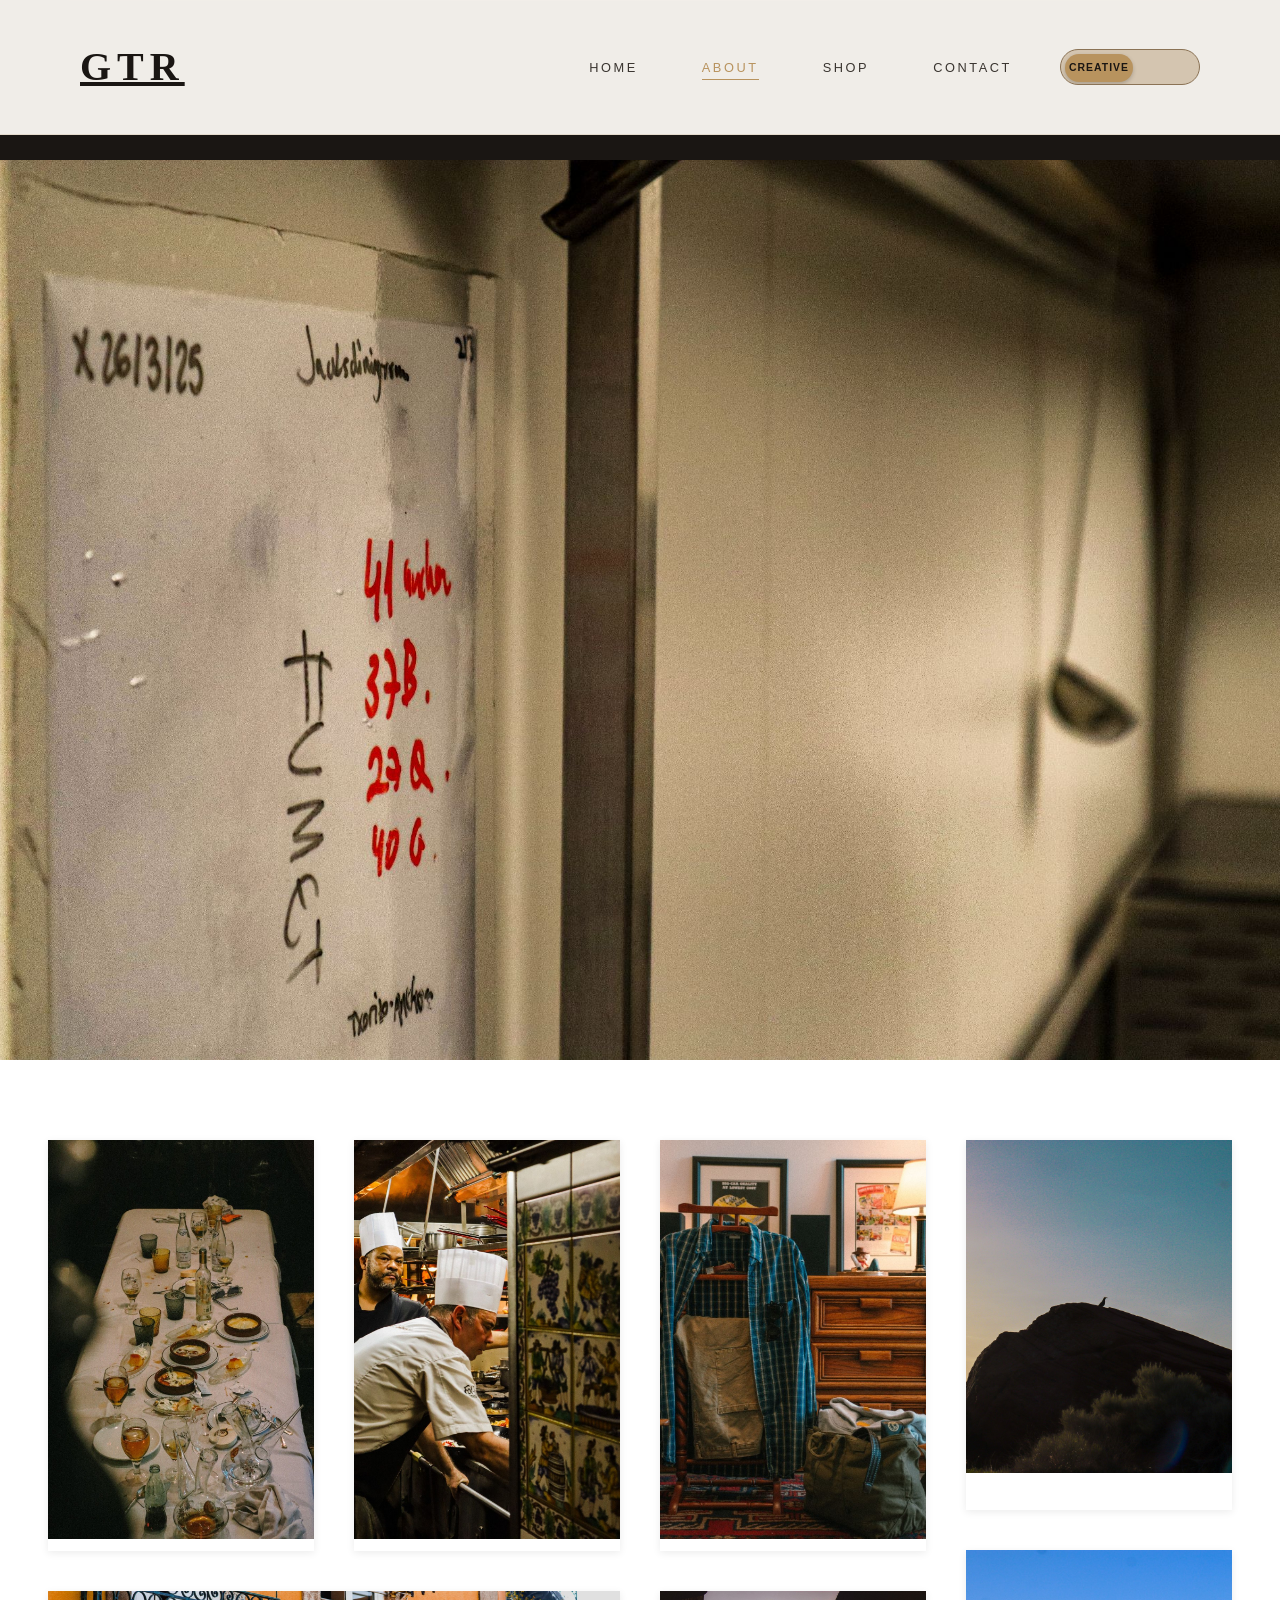
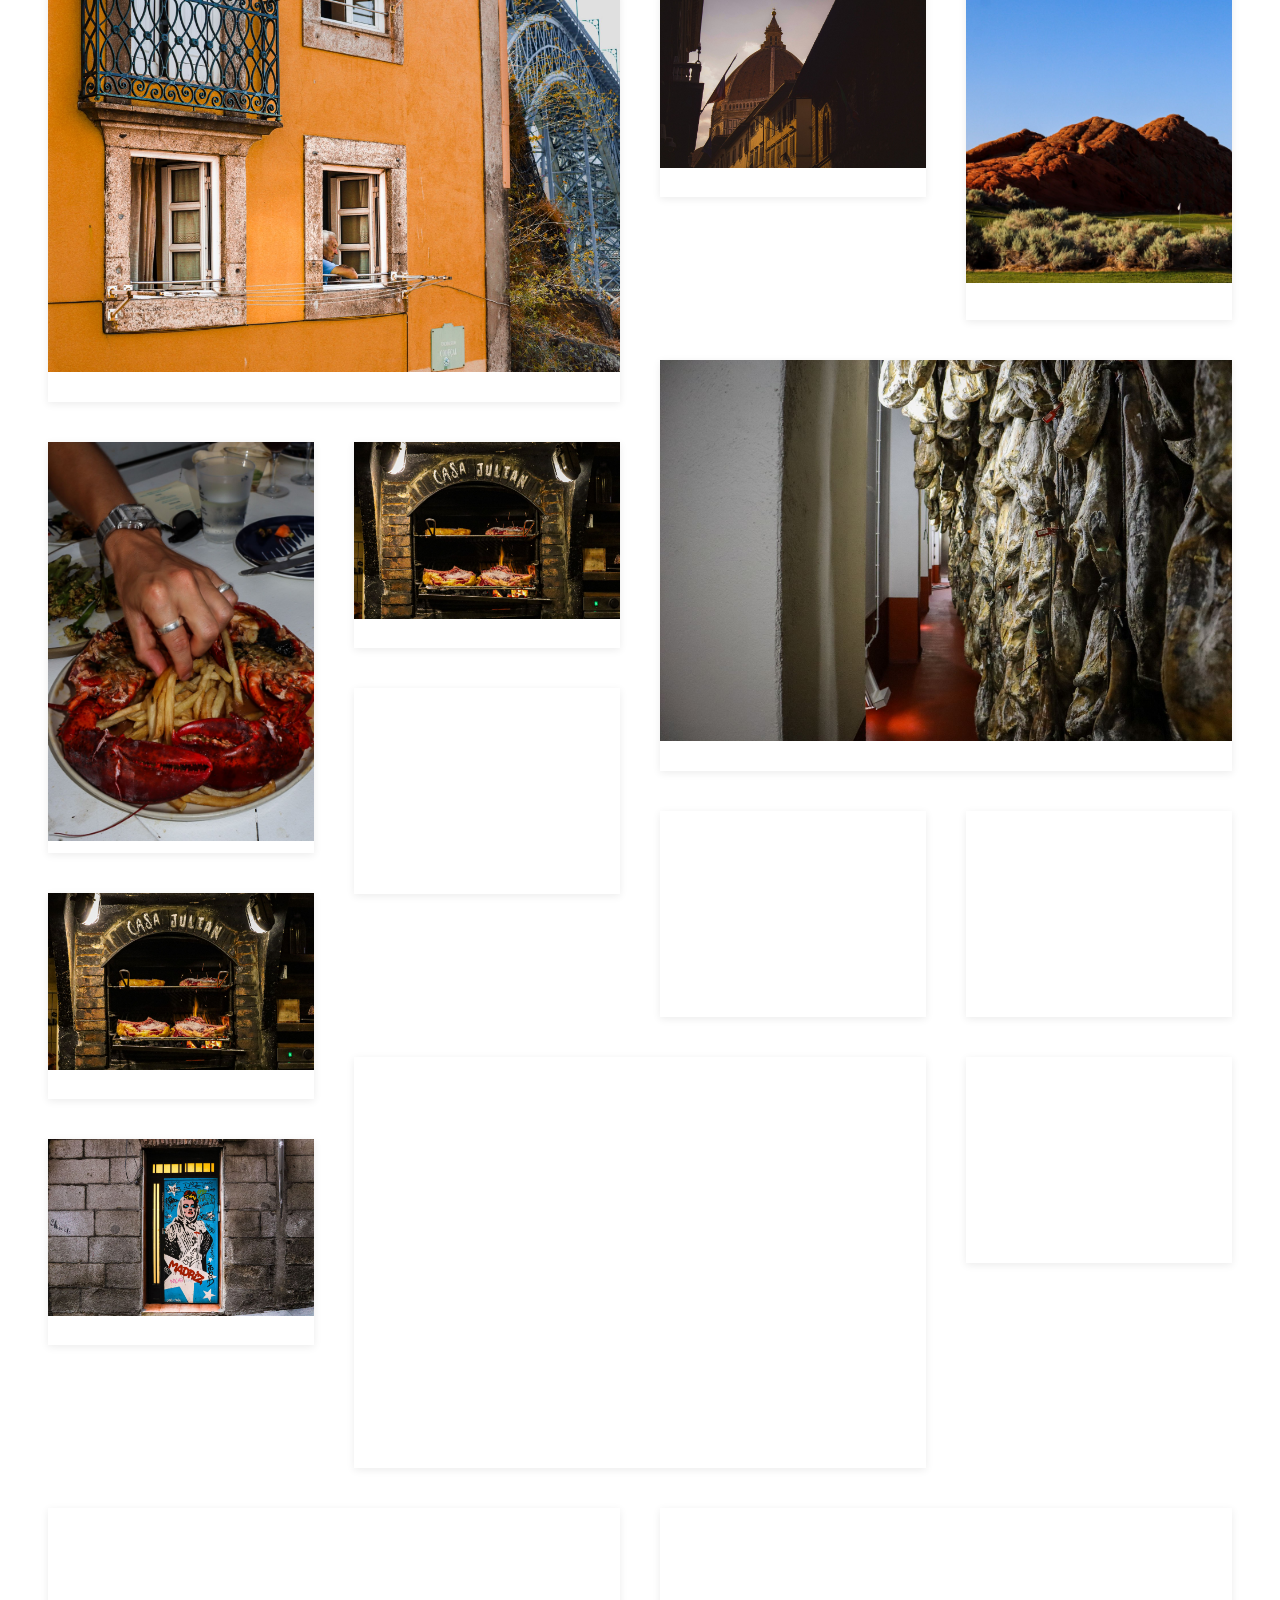
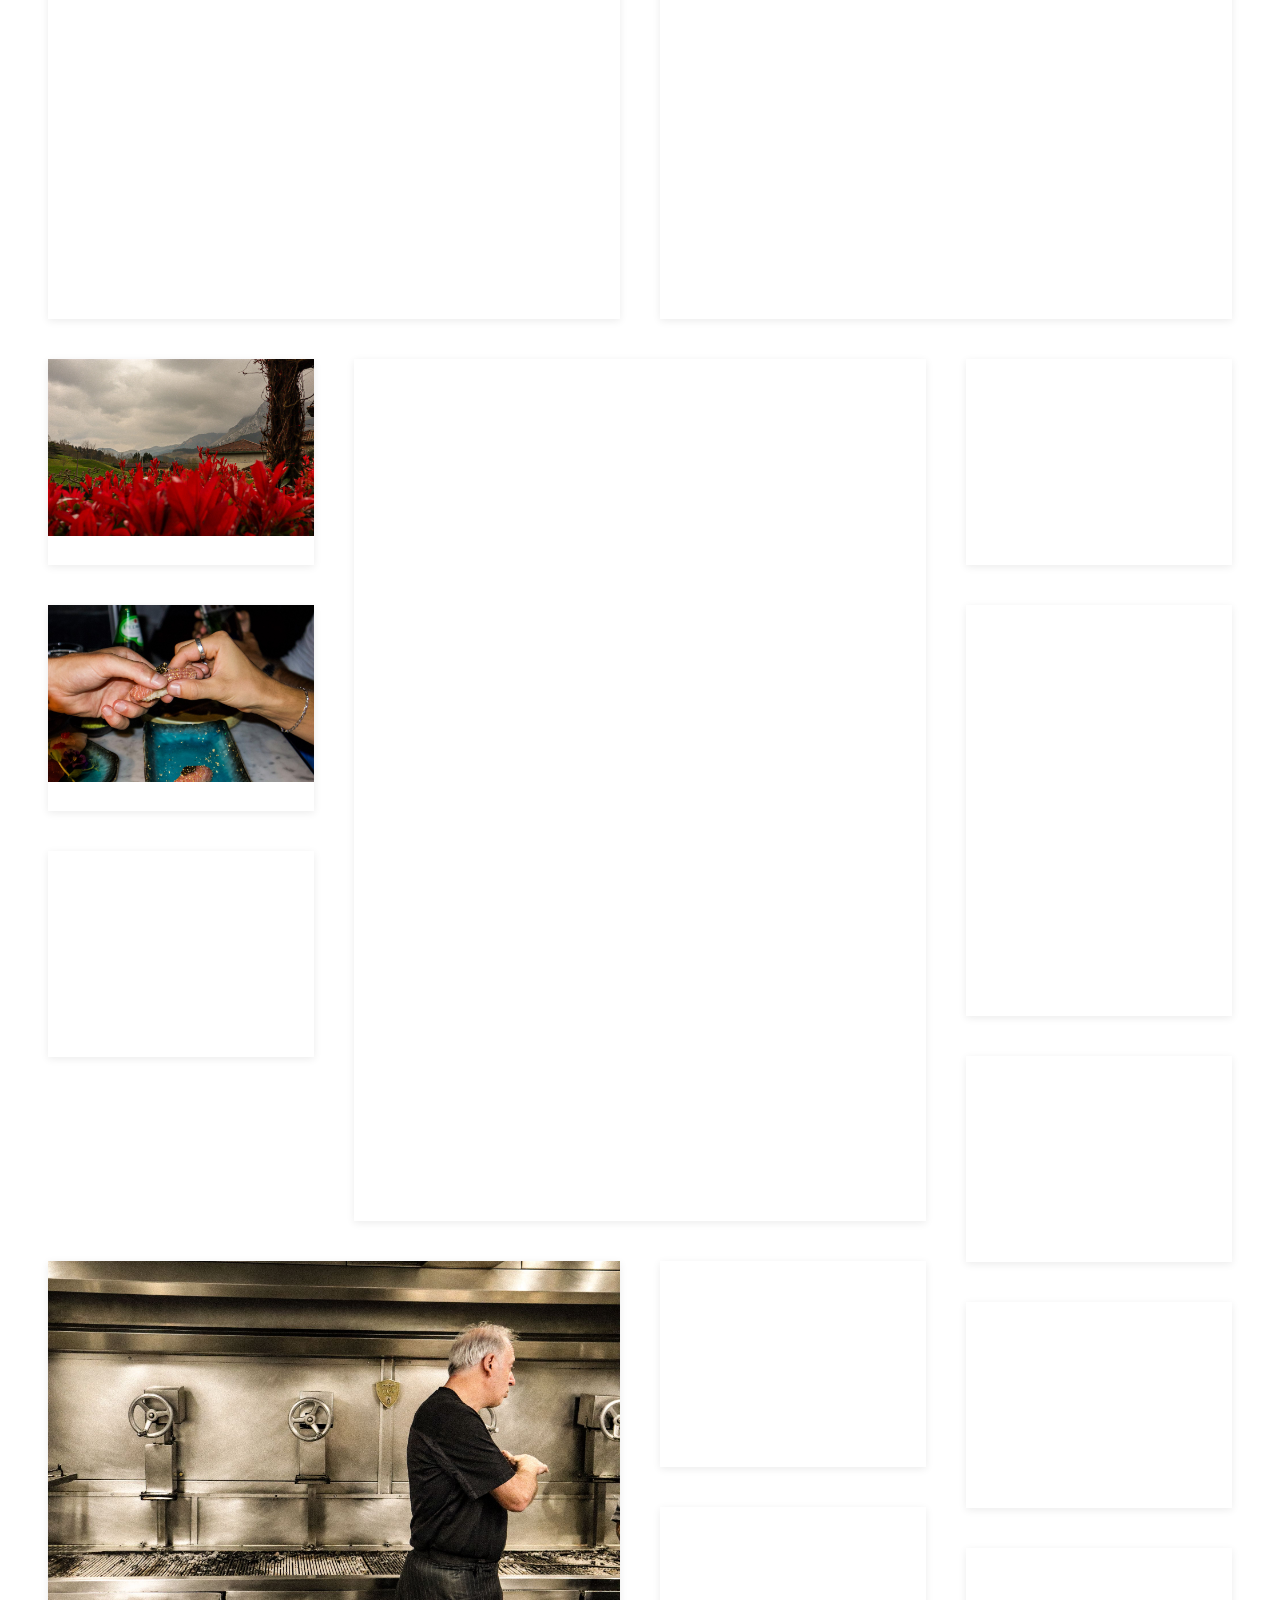
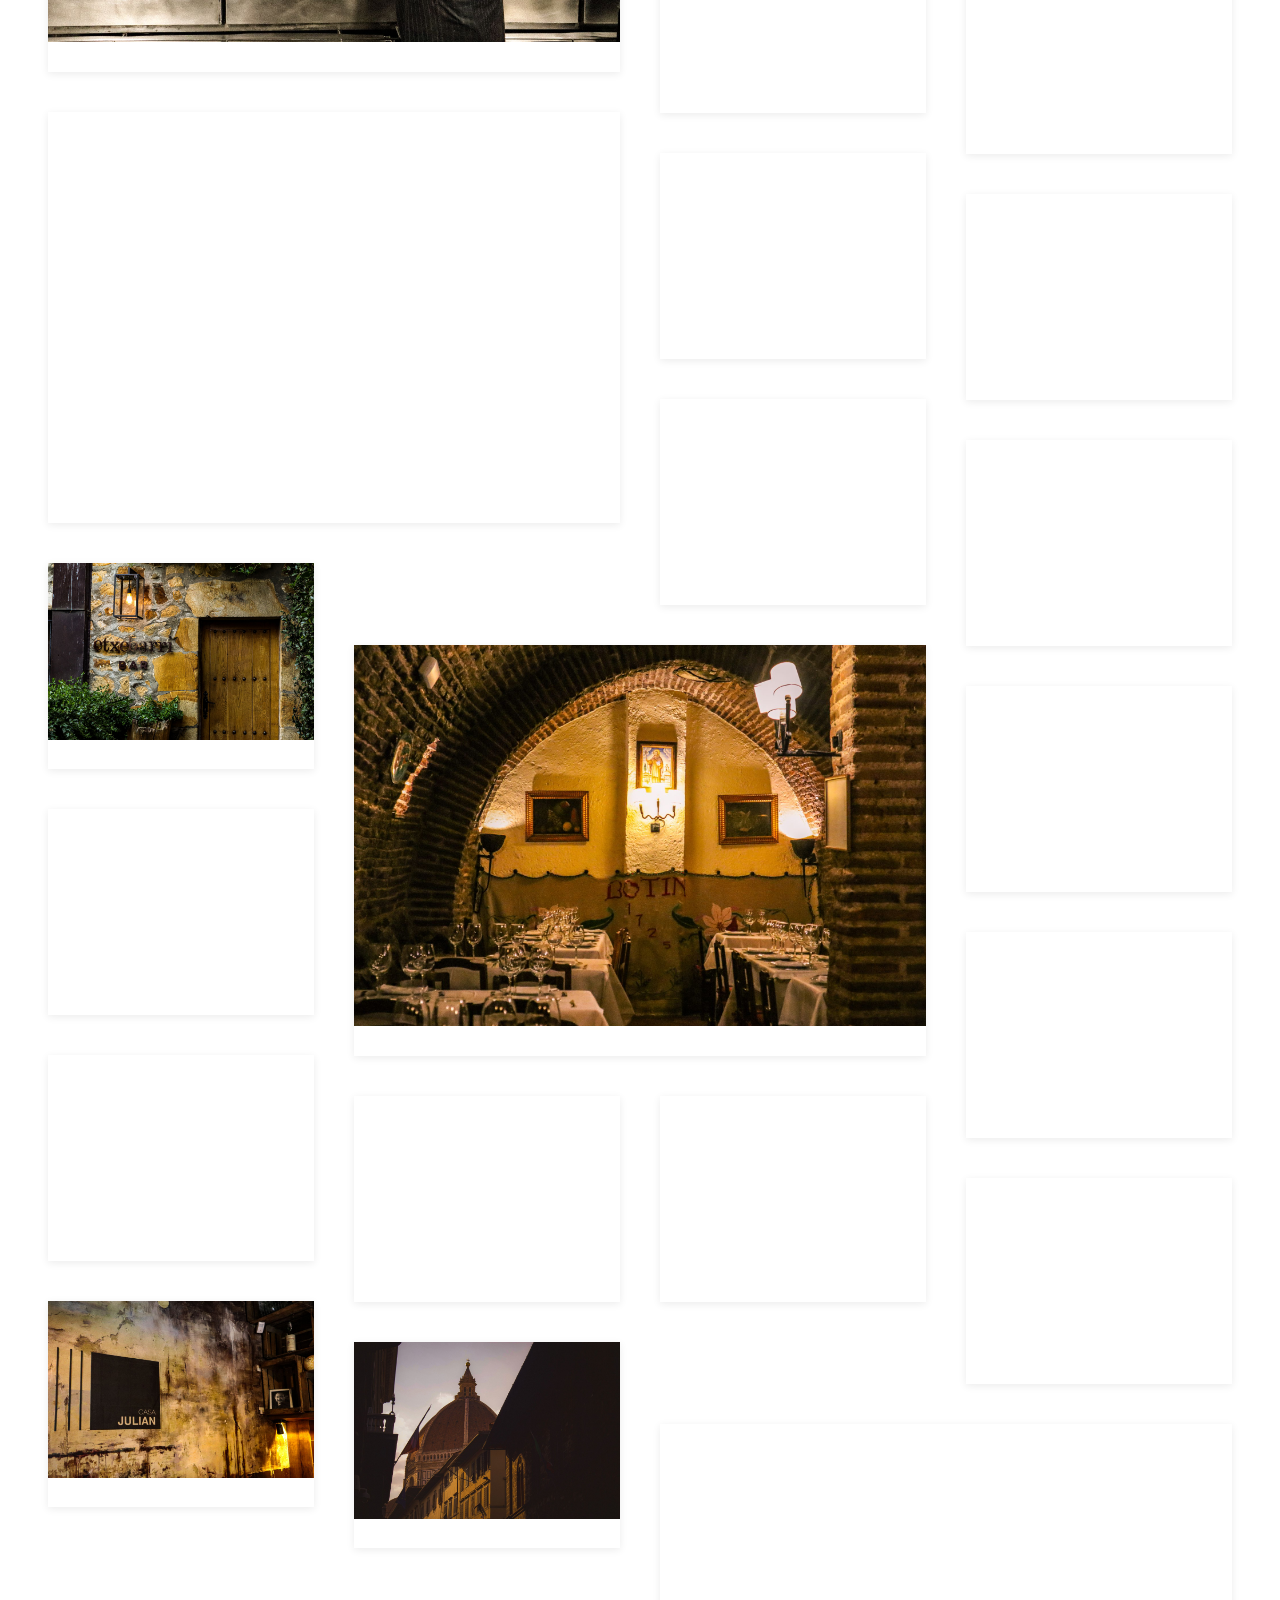
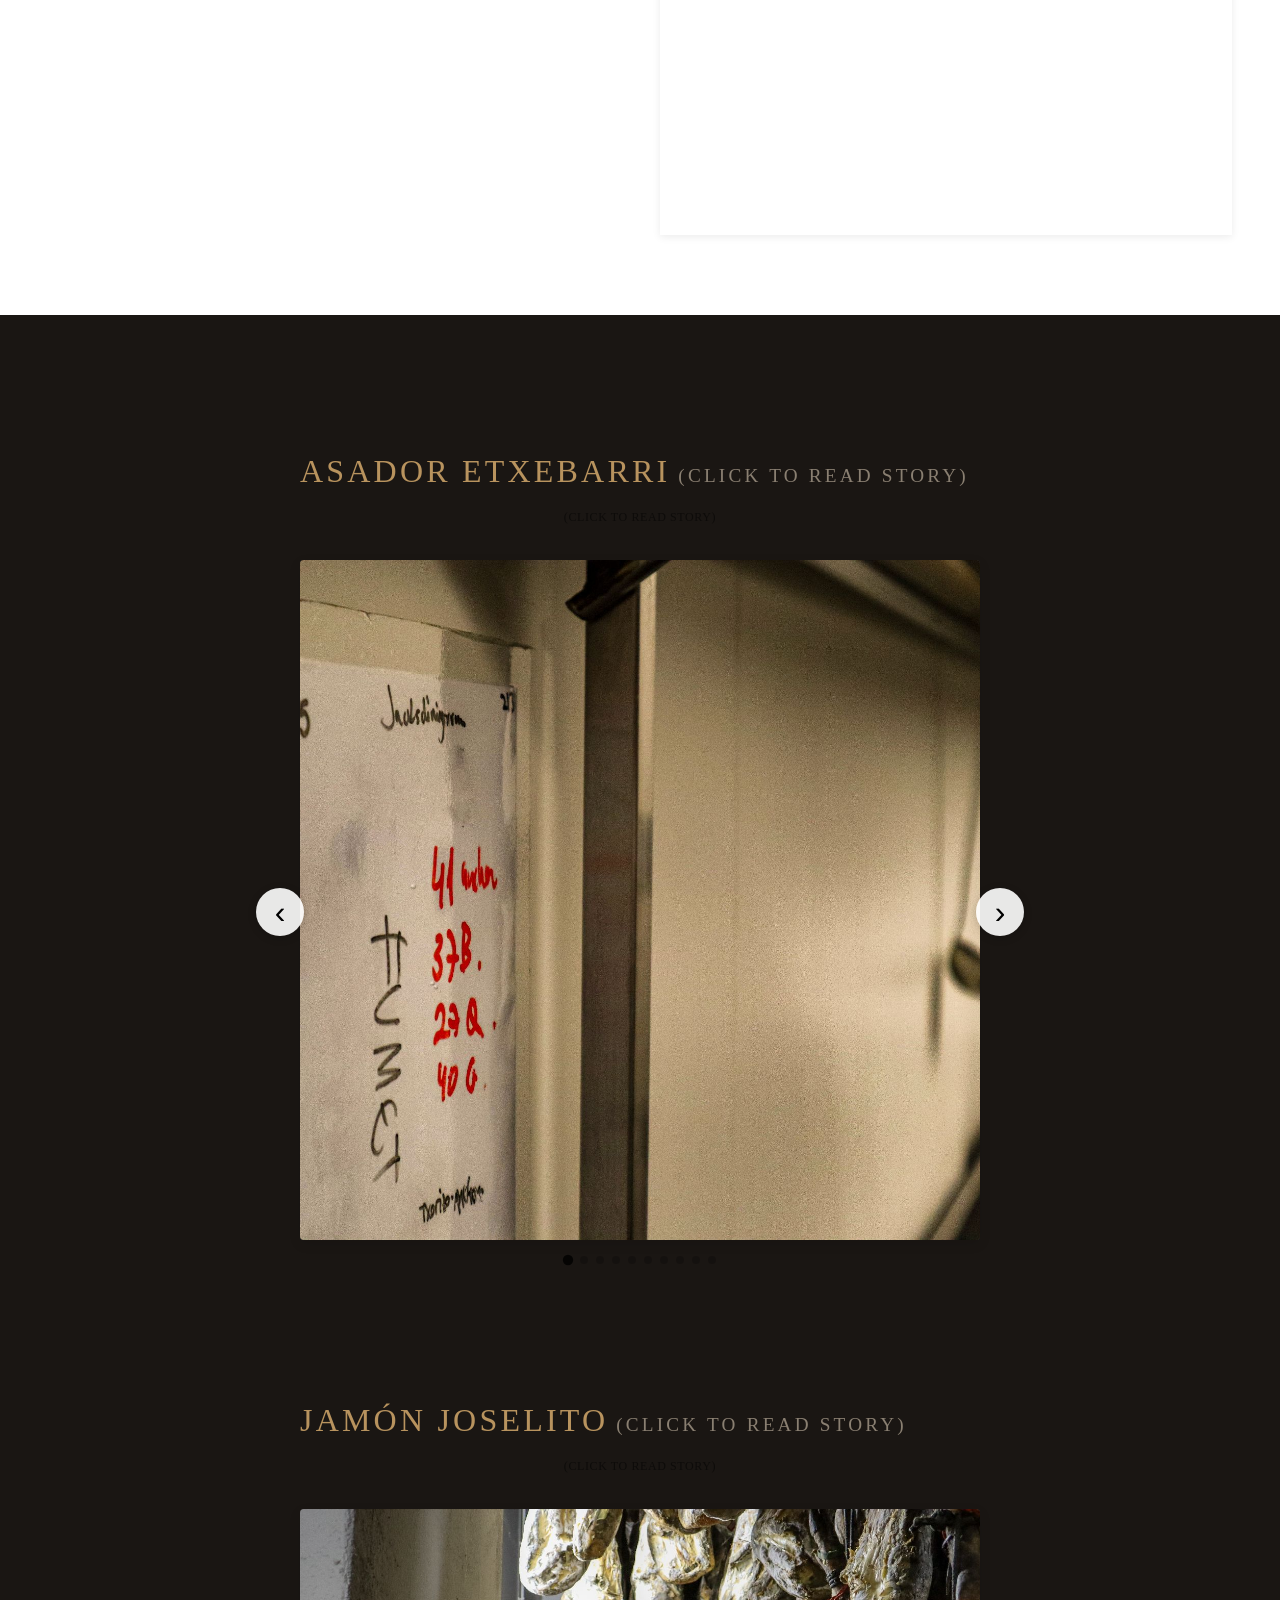
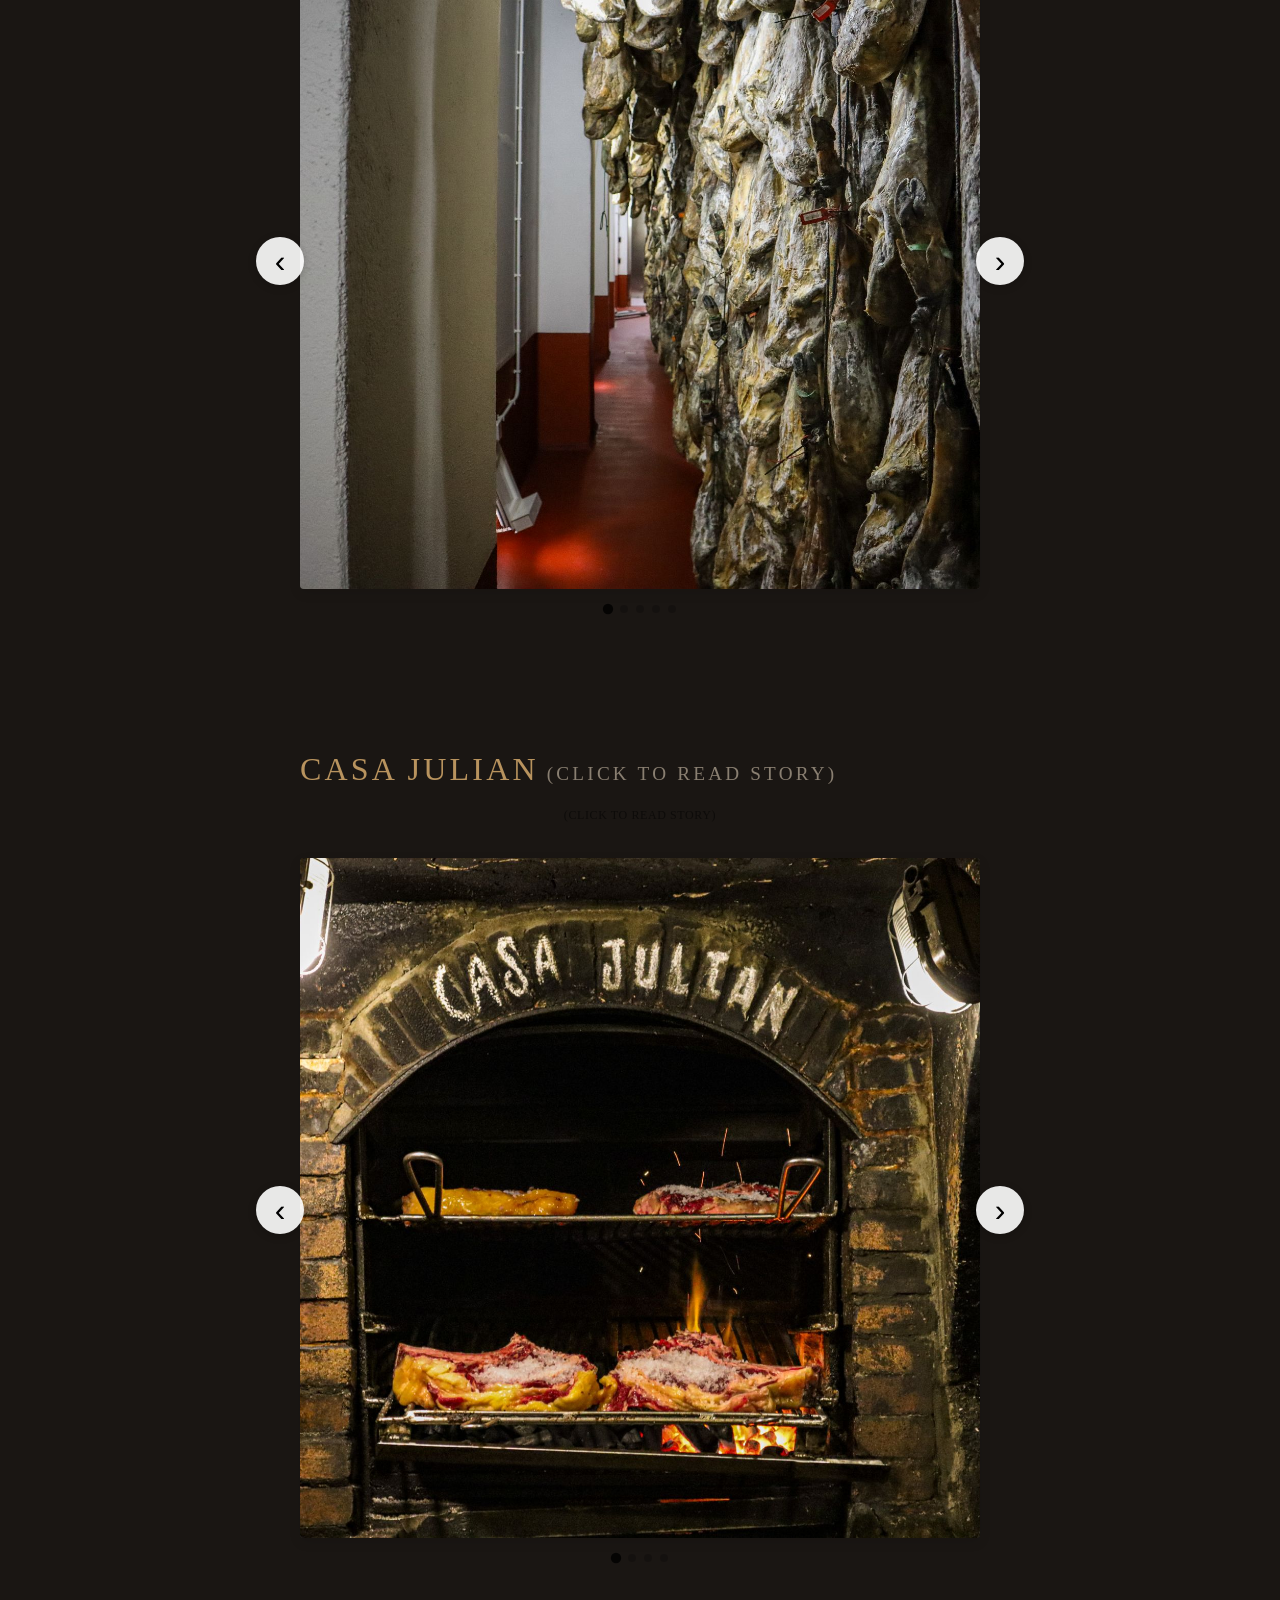
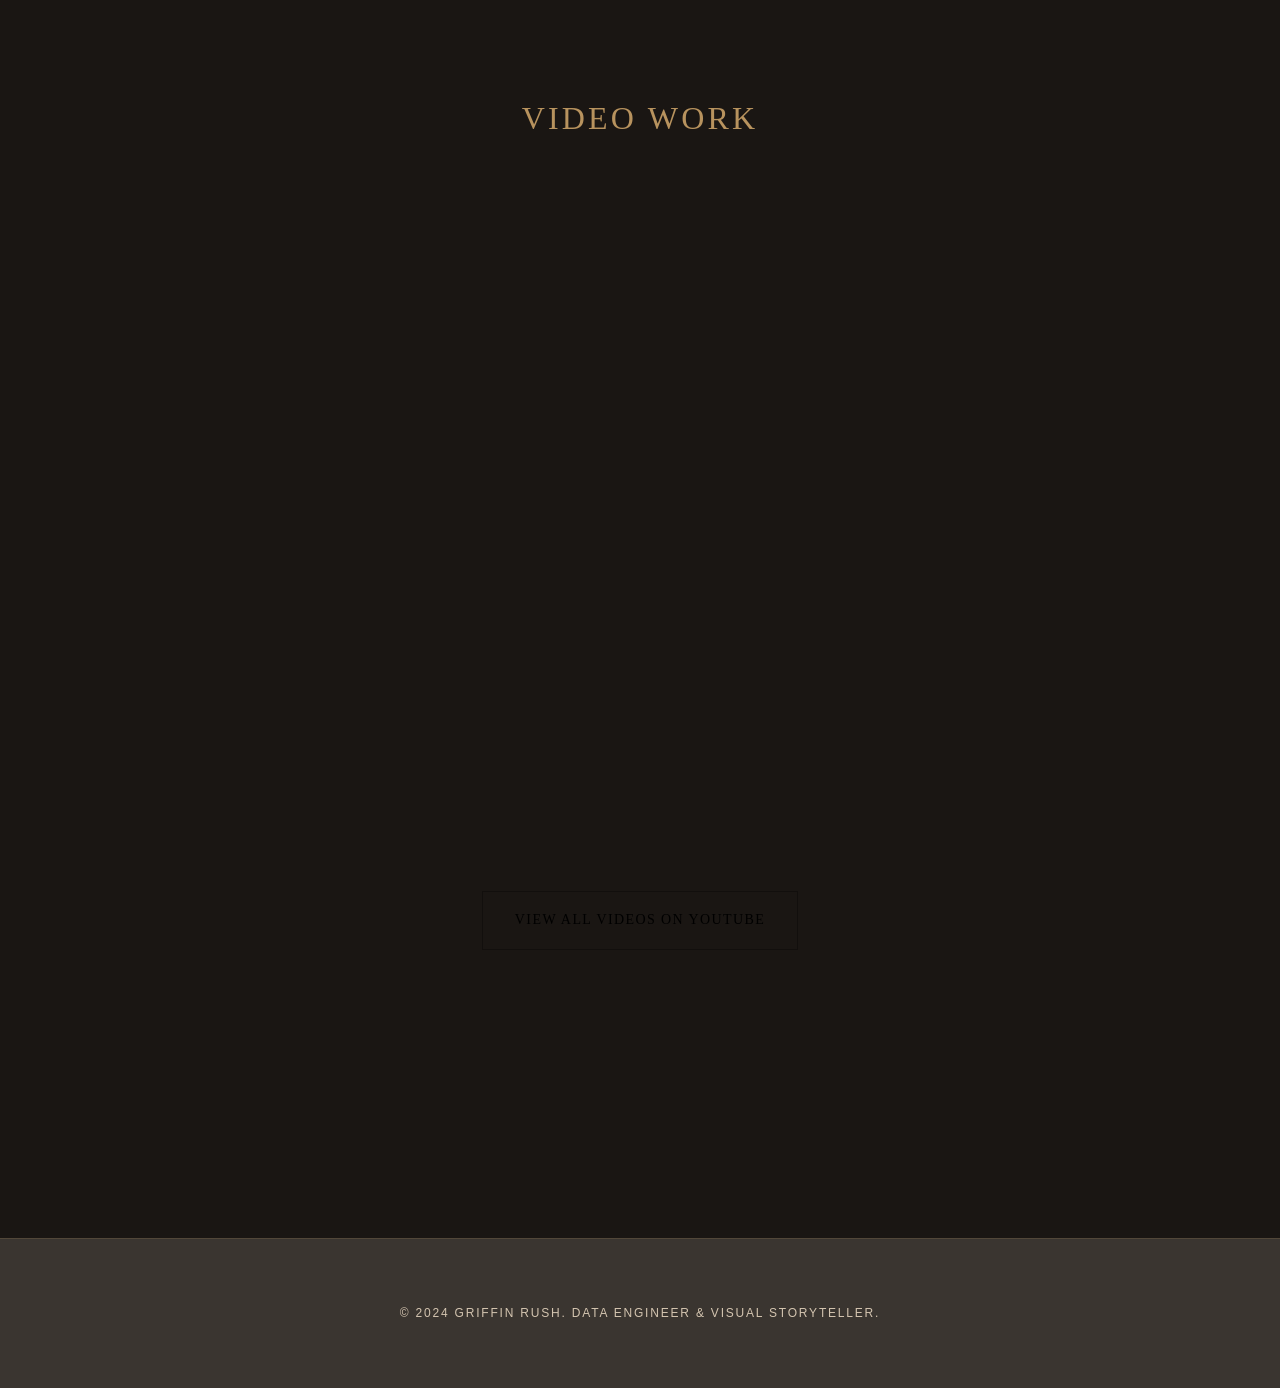
==== commit c9a6c800: "Add new photos to top of Creative portfolio Adds 5 new photos (tapas-table, kitchen-chefs, travel-pa" ====
--- a/about.html
+++ b/about.html
@@ -177,6 +177,23 @@
         <div class="image-grid-container">
             <div class="image-grid">
 
+                <!-- New Photos -->
+                <div class="grid-item">
+                    <img src="tapas-table.jpg" alt="Tapas table after dinner" loading="lazy" decoding="async">
+                </div>
+                <div class="grid-item">
+                    <img src="kitchen-chefs.jpg" alt="Chefs working the kitchen line" loading="lazy" decoding="async">
+                </div>
+                <div class="grid-item">
+                    <img src="travel-pack.jpg" alt="Travel bag and clothes packed for a trip" loading="lazy" decoding="async">
+                </div>
+                <div class="grid-item">
+                    <img src="desert-boulder-bird.jpg" alt="Bird silhouette on a desert boulder at dusk" loading="lazy" decoding="async">
+                </div>
+                <div class="grid-item">
+                    <img src="red-rock-golf.jpg" alt="Red rock formation behind a golf course green" loading="lazy" decoding="async">
+                </div>
+
                 <!-- Row 1 -->
                 <div class="grid-item grid-wide">
                     <img src="IMG_6227.jpg" alt="Porto orange building" loading="lazy" decoding="async">
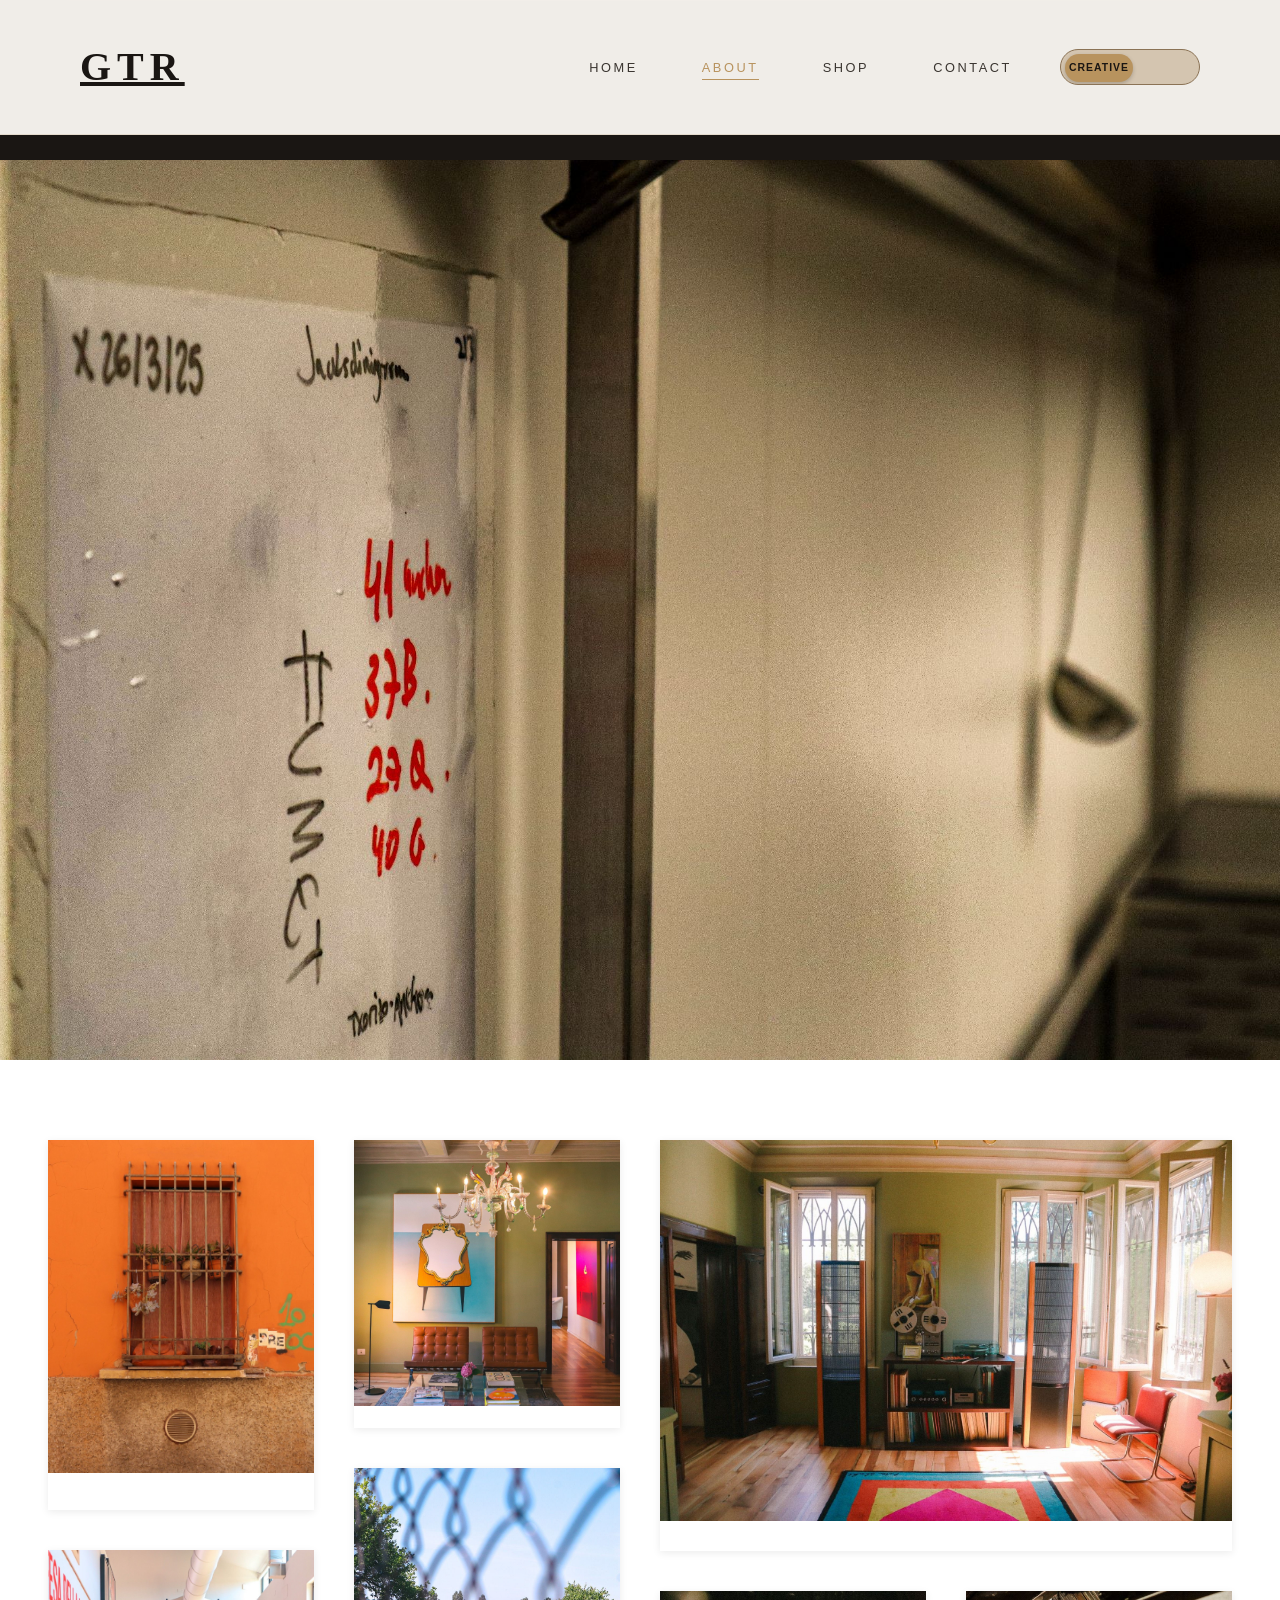
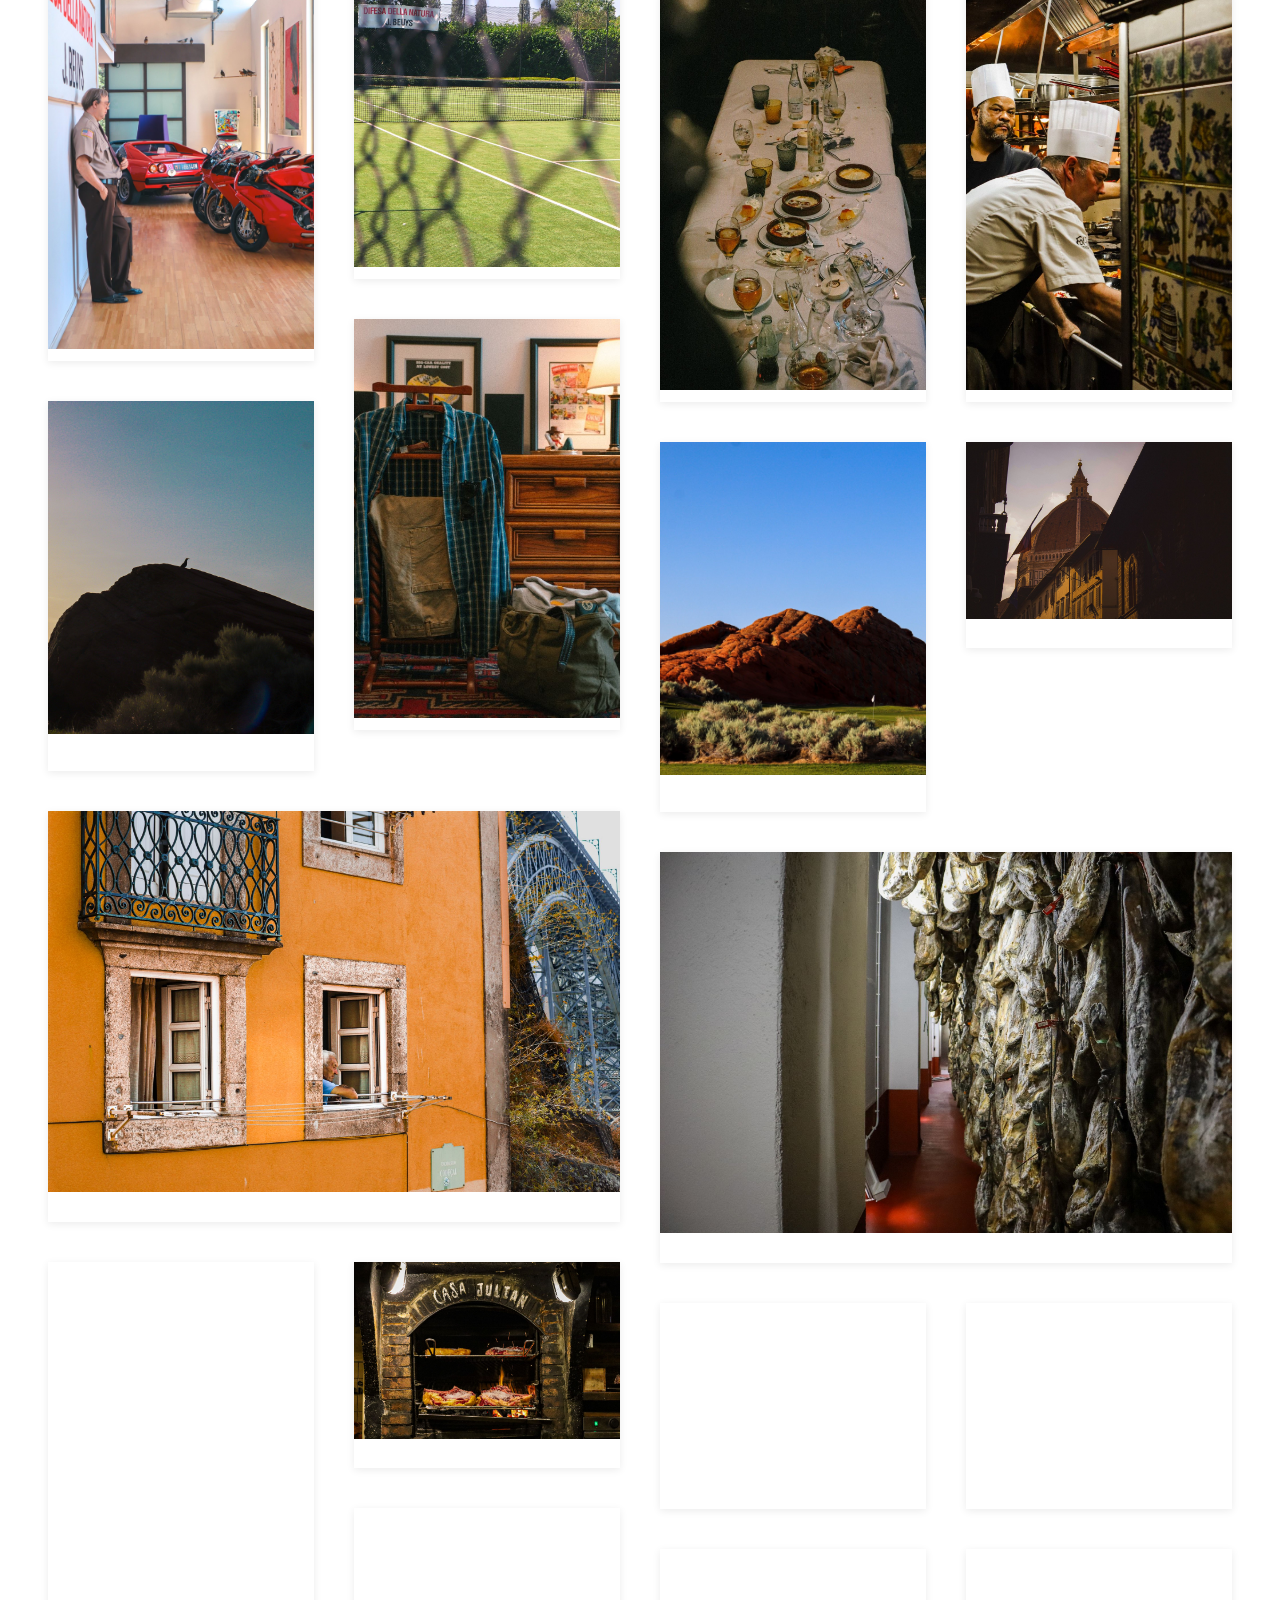
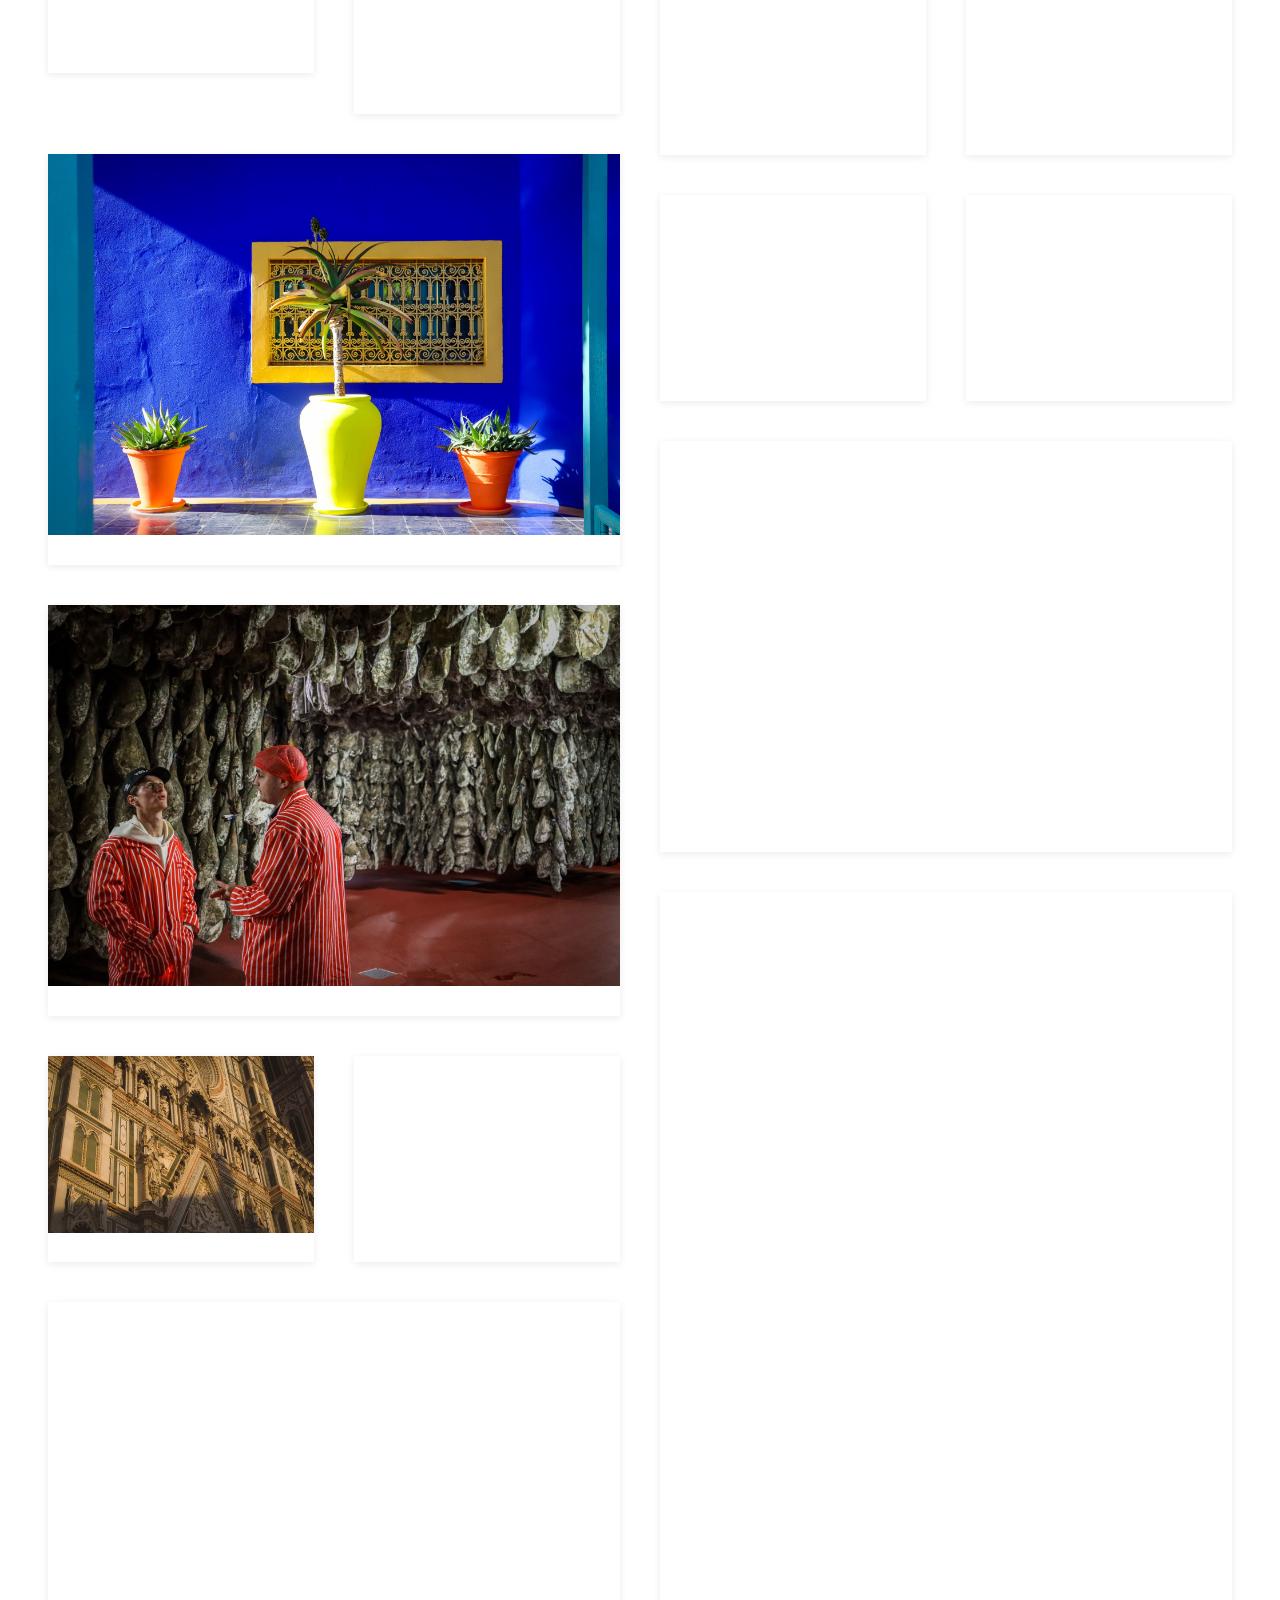
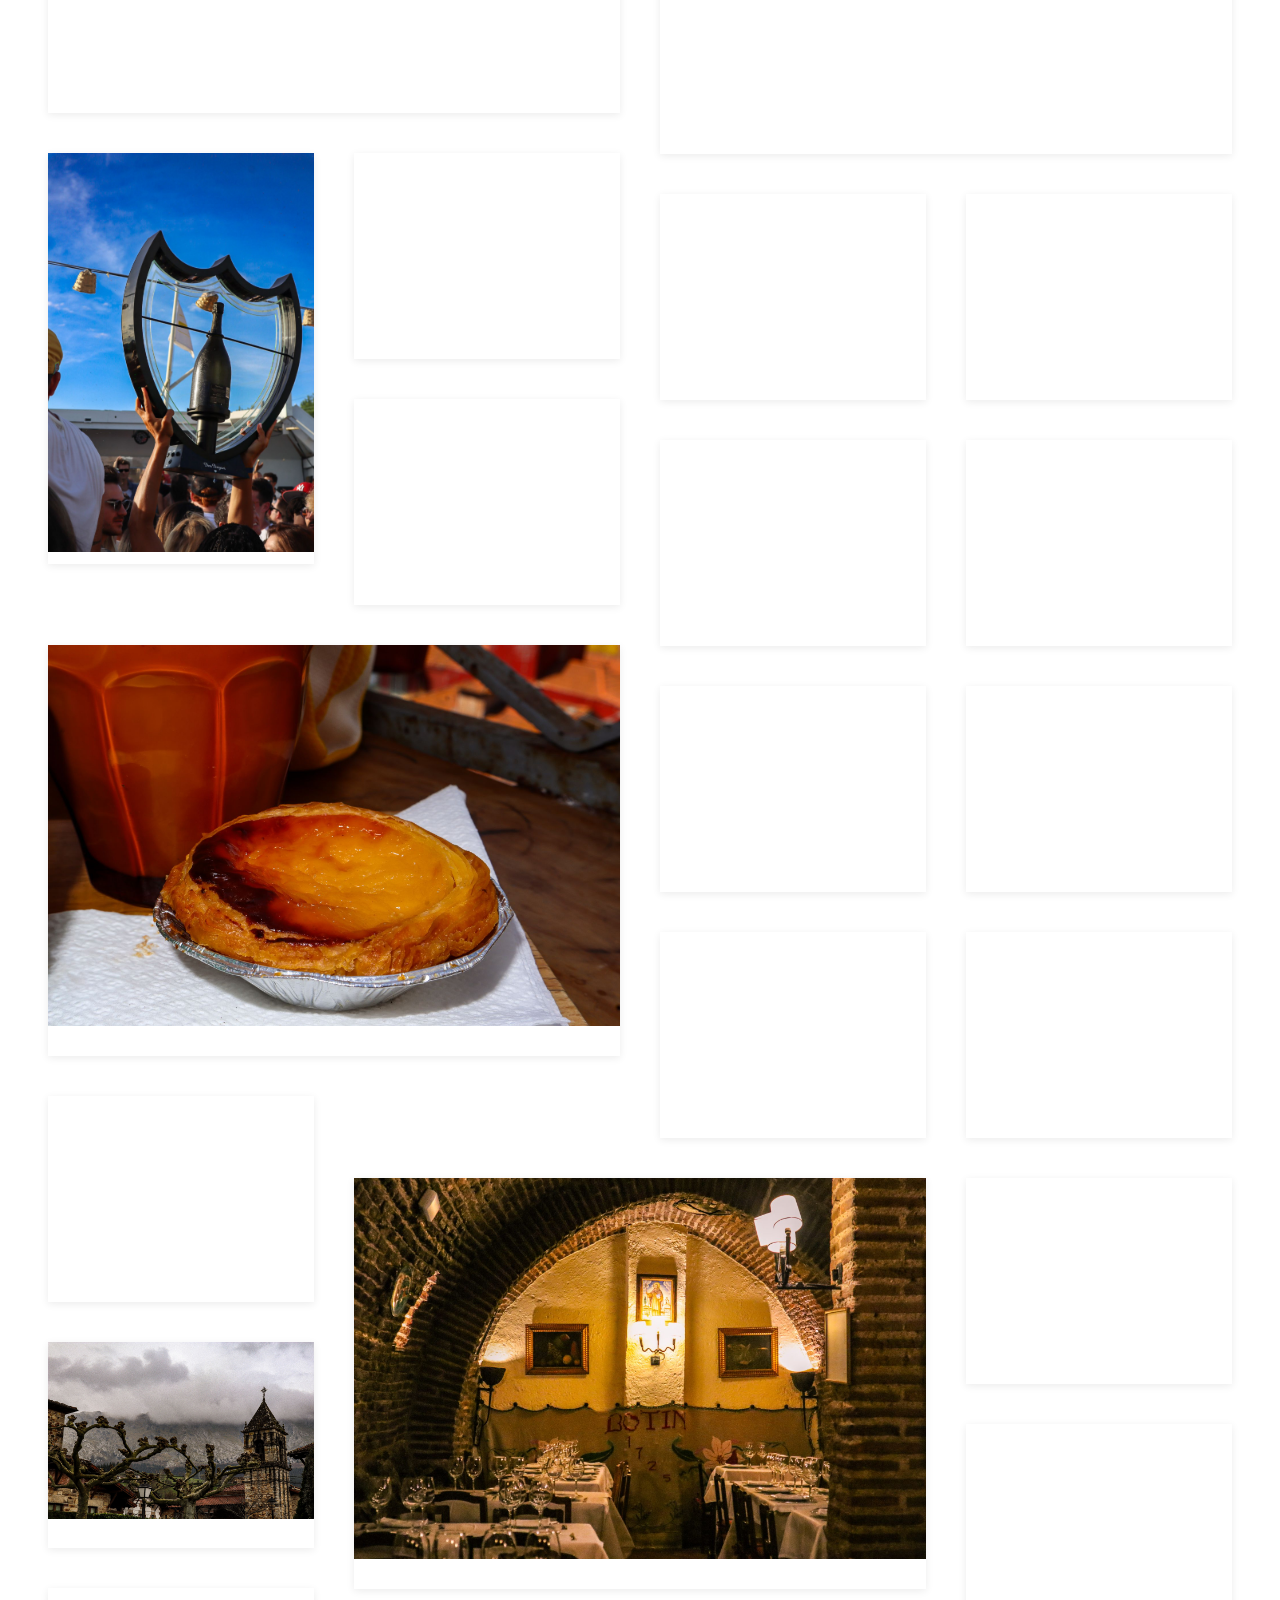
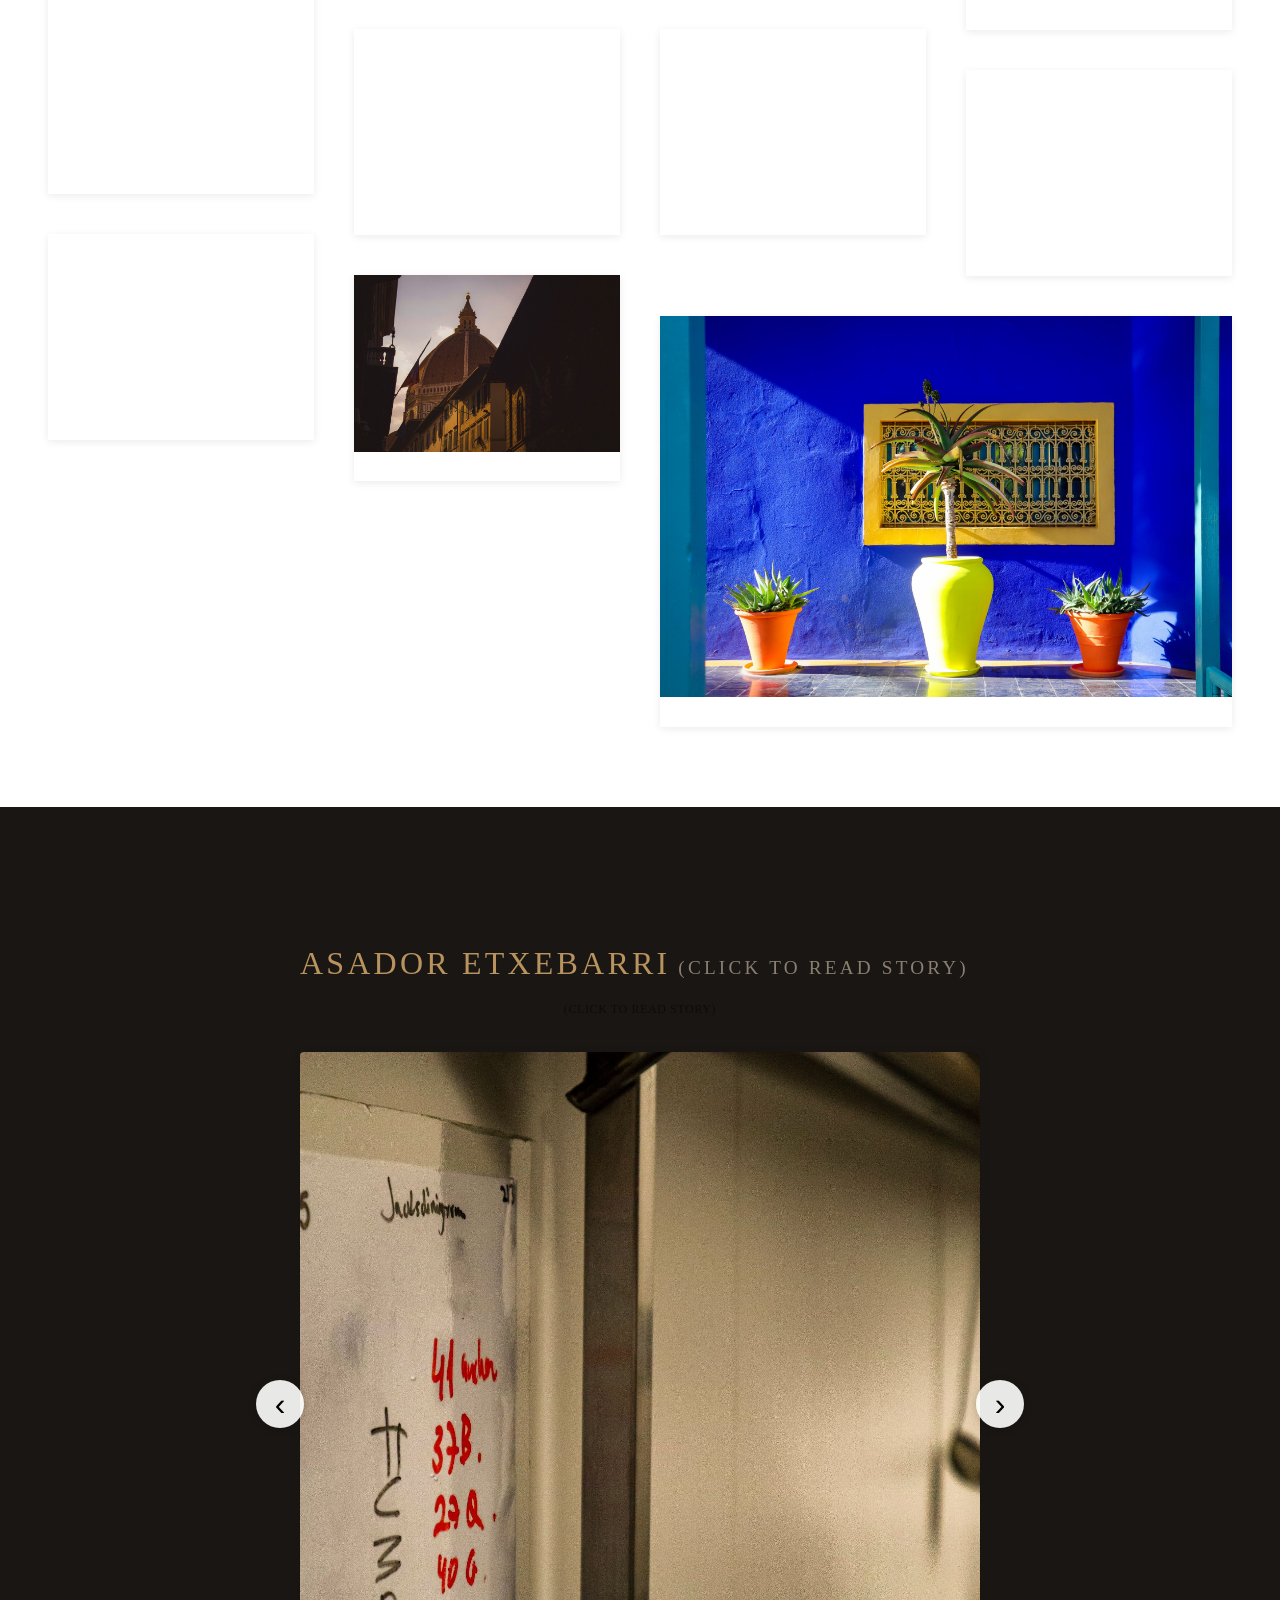
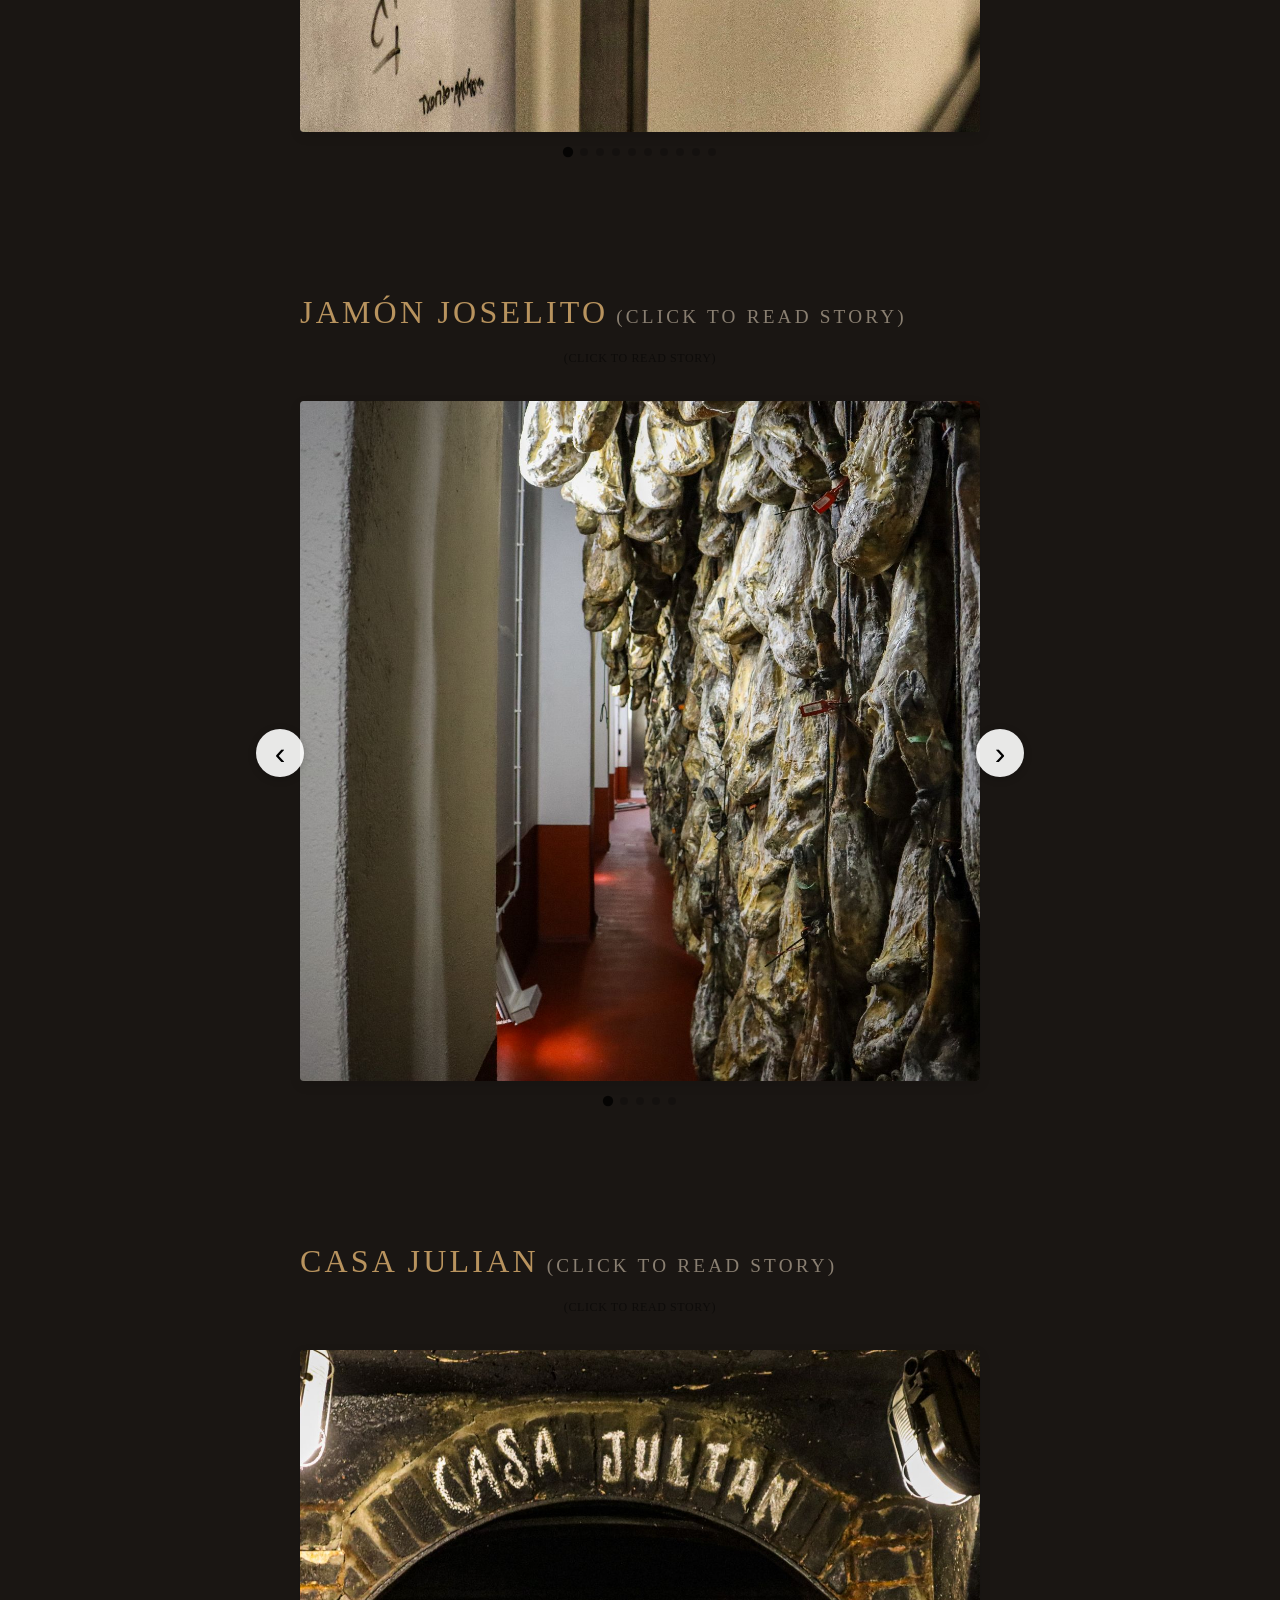
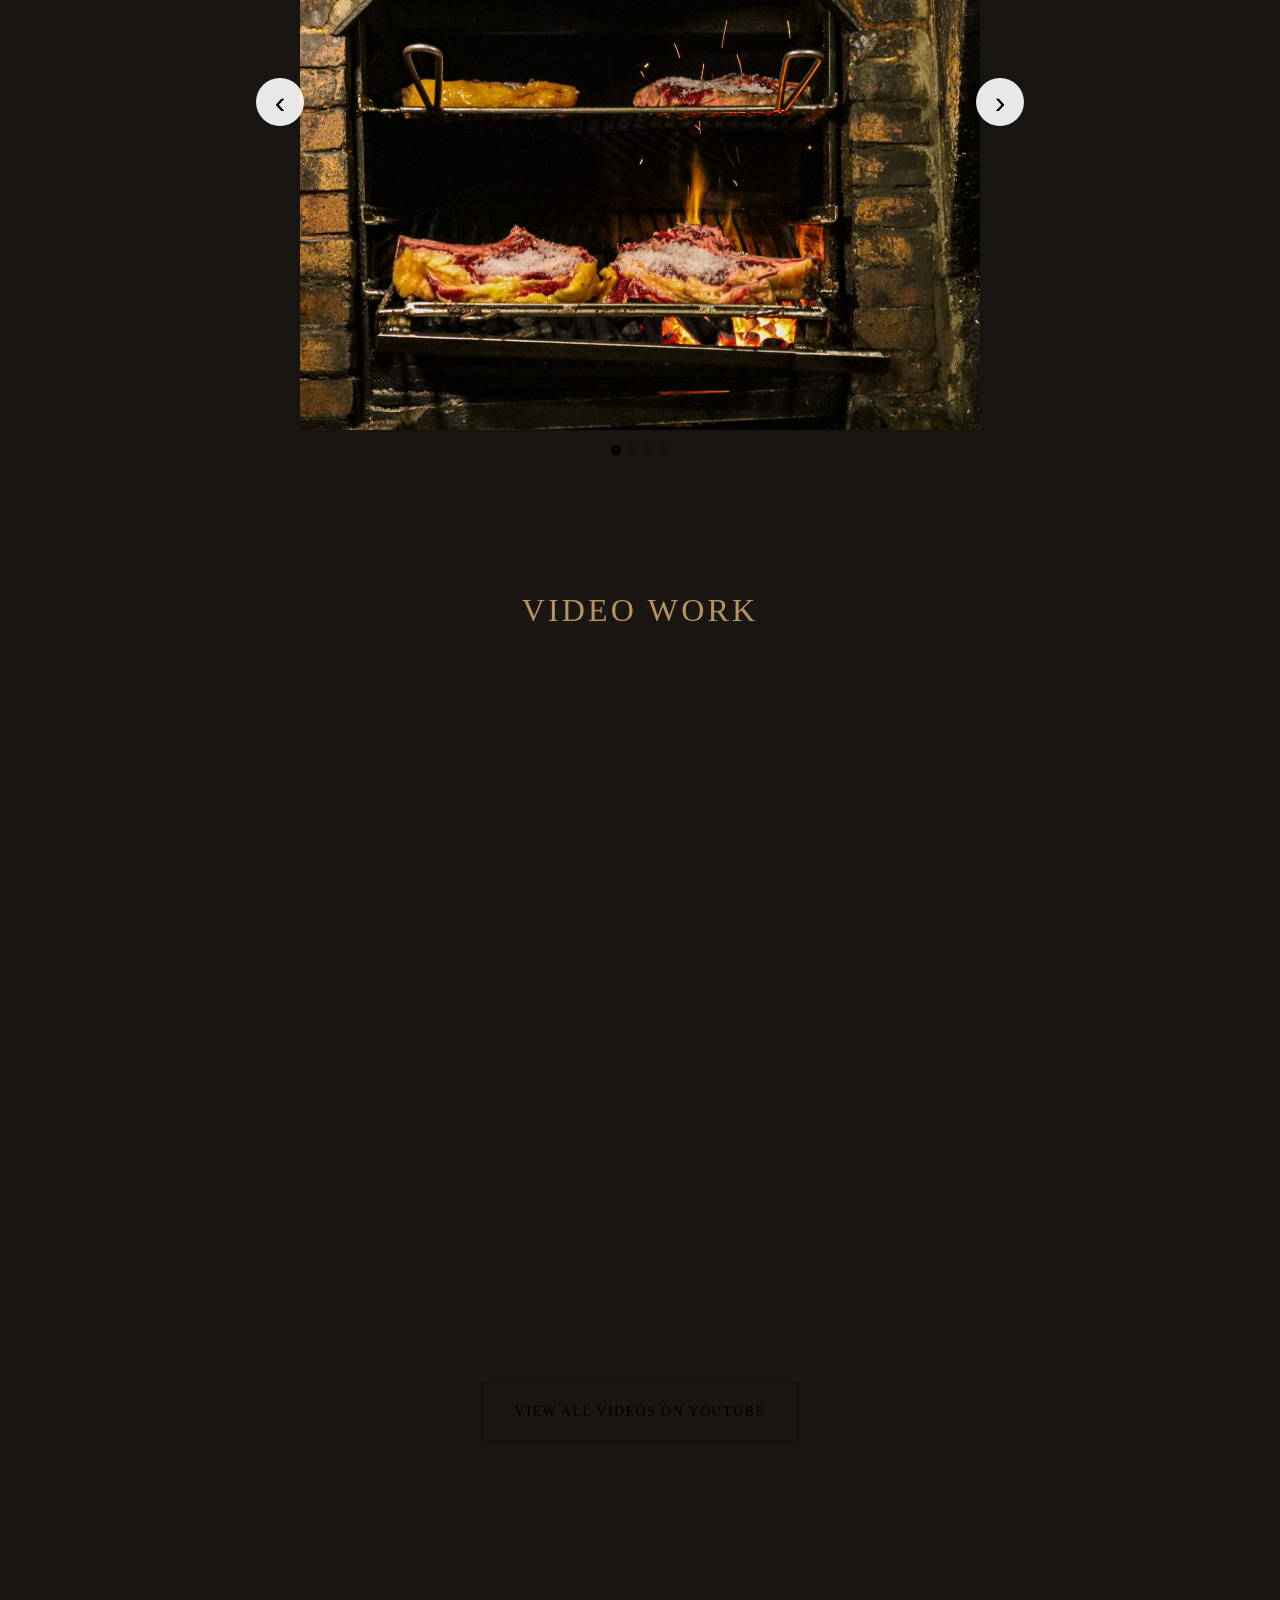
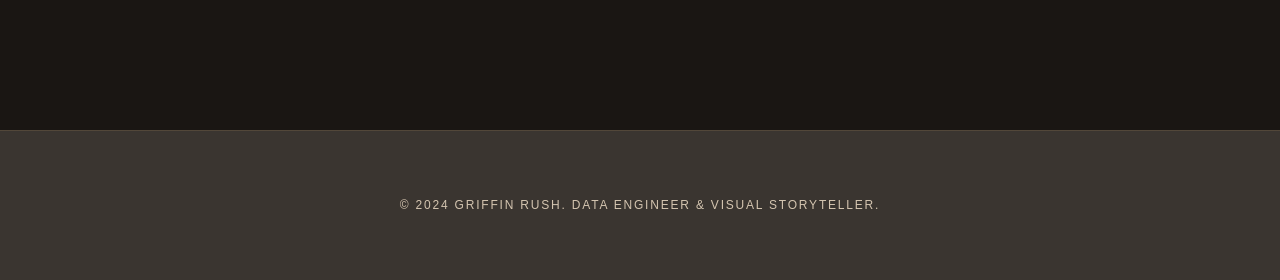
==== commit 391327b0: "Add second batch of new photos to top of Creative portfolio Adds 5 more photos (orange-window-plants" ====
--- a/about.html
+++ b/about.html
@@ -179,6 +179,21 @@
 
                 <!-- New Photos -->
                 <div class="grid-item">
+                    <img src="orange-window-plants.jpg" alt="Barred window with potted plants on an orange building" loading="lazy" decoding="async">
+                </div>
+                <div class="grid-item">
+                    <img src="chandelier-room.jpg" alt="Living room with chandelier and framed art" loading="lazy" decoding="async">
+                </div>
+                <div class="grid-item grid-wide">
+                    <img src="vintage-stereo-room.jpg" alt="Room with vintage stereo speakers and reel-to-reel player" loading="lazy" decoding="async">
+                </div>
+                <div class="grid-item">
+                    <img src="tennis-court-fence.jpg" alt="Tennis court seen through a chain-link fence" loading="lazy" decoding="async">
+                </div>
+                <div class="grid-item">
+                    <img src="car-motorcycle-gallery.jpg" alt="Gallery with vintage Ferrari and Ducati motorcycles" loading="lazy" decoding="async">
+                </div>
+                <div class="grid-item">
                     <img src="tapas-table.jpg" alt="Tapas table after dinner" loading="lazy" decoding="async">
                 </div>
                 <div class="grid-item">
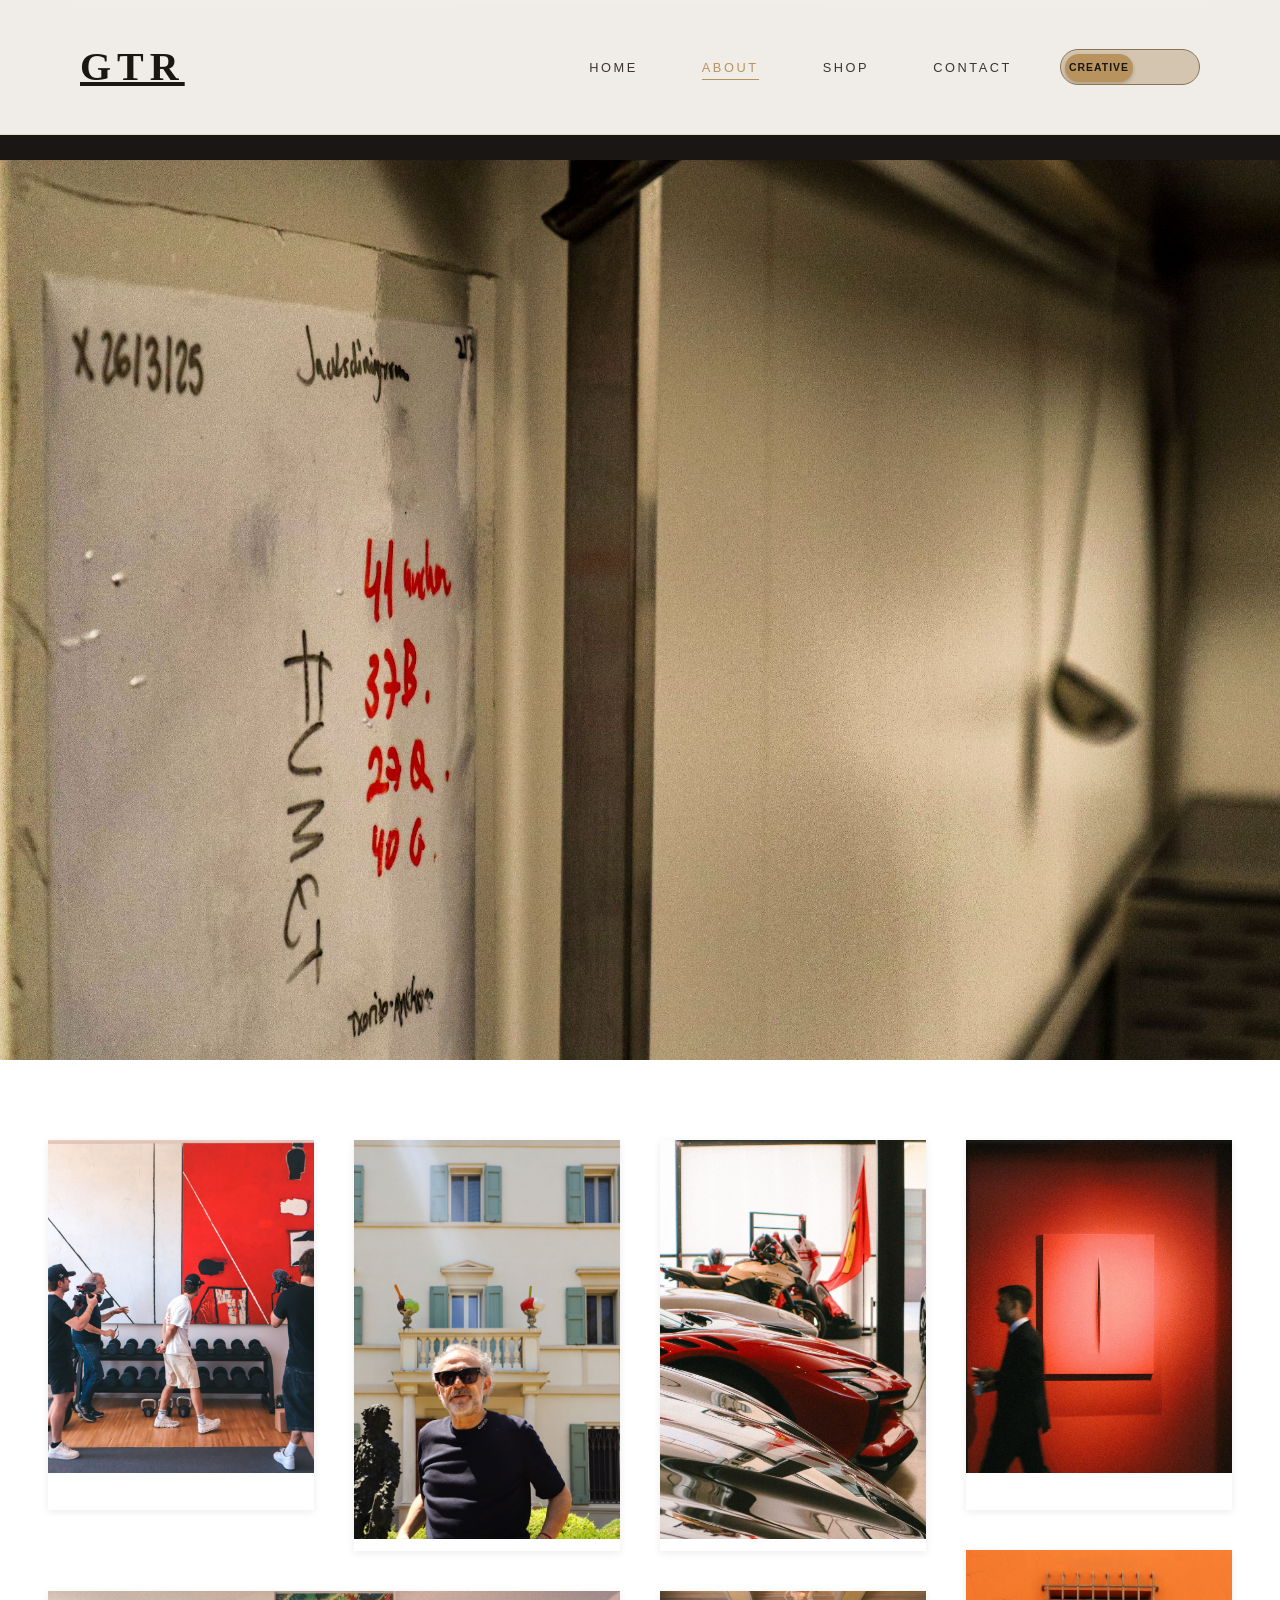
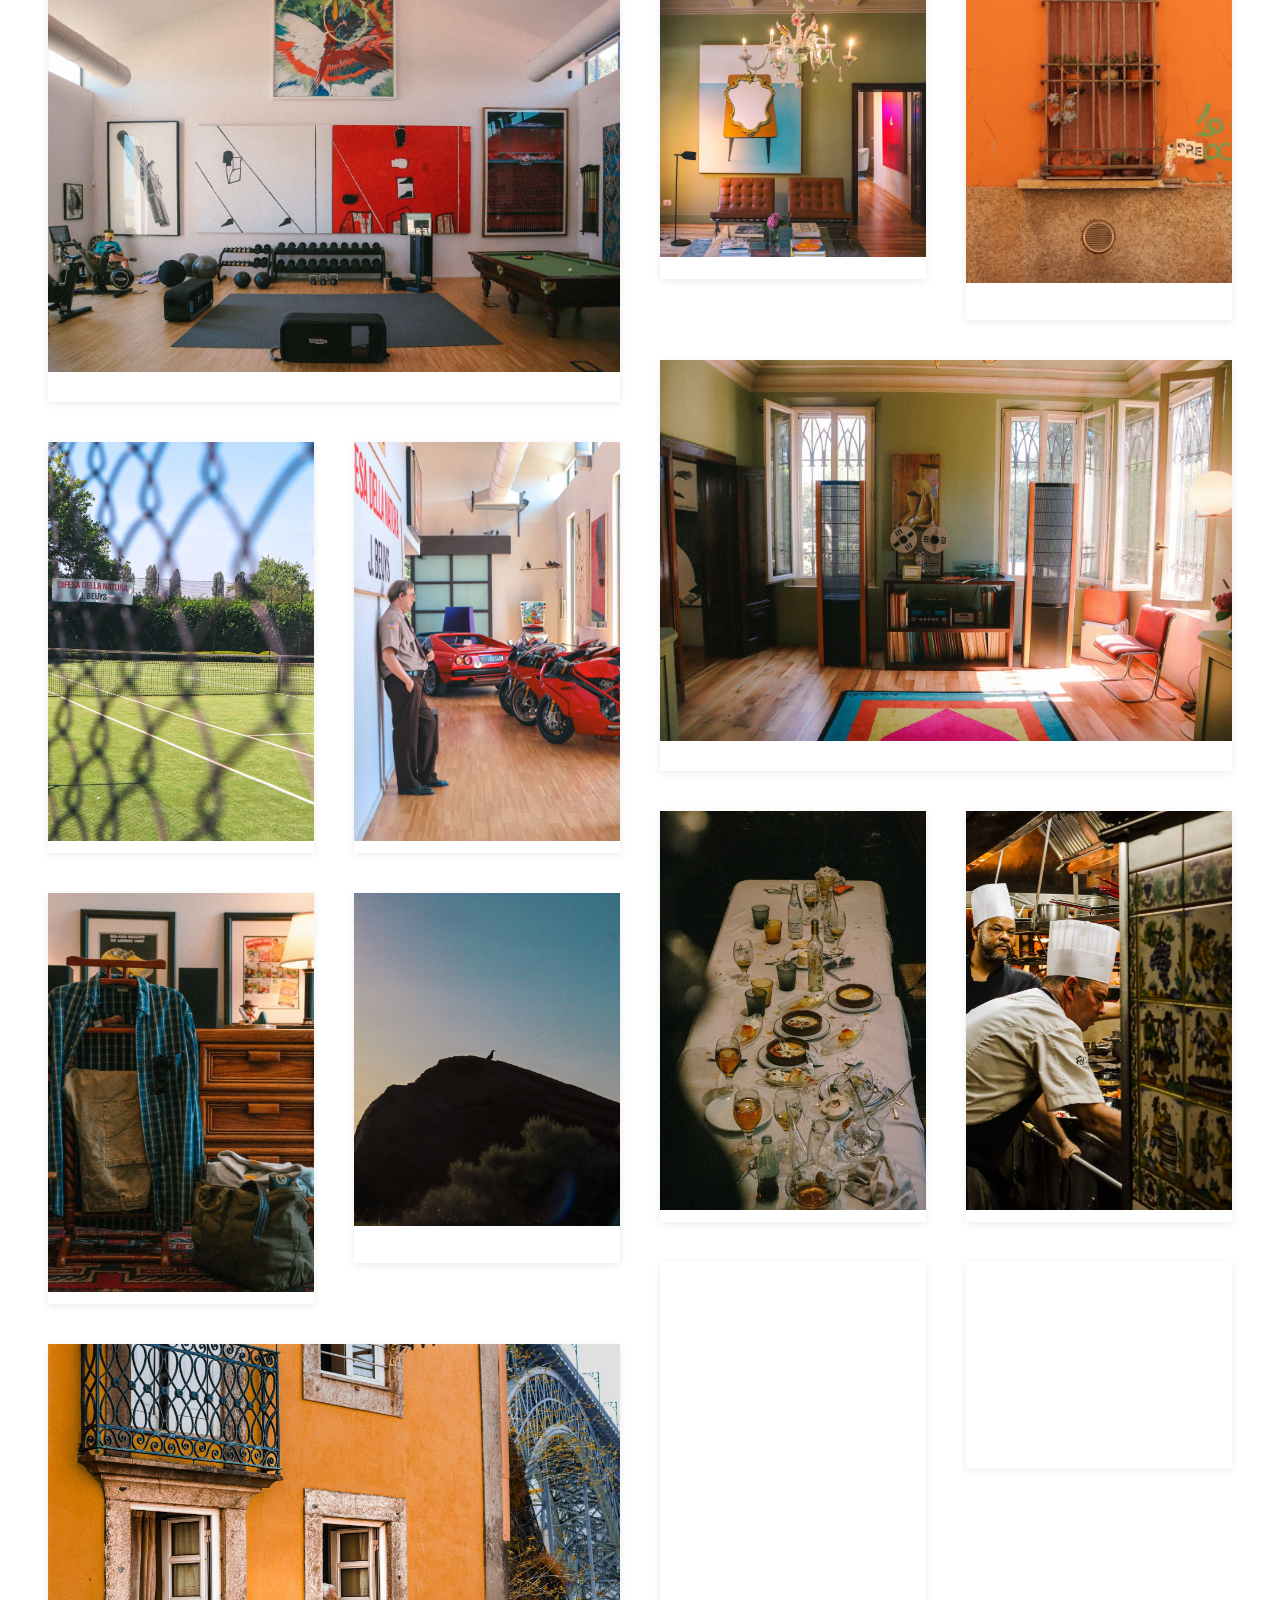
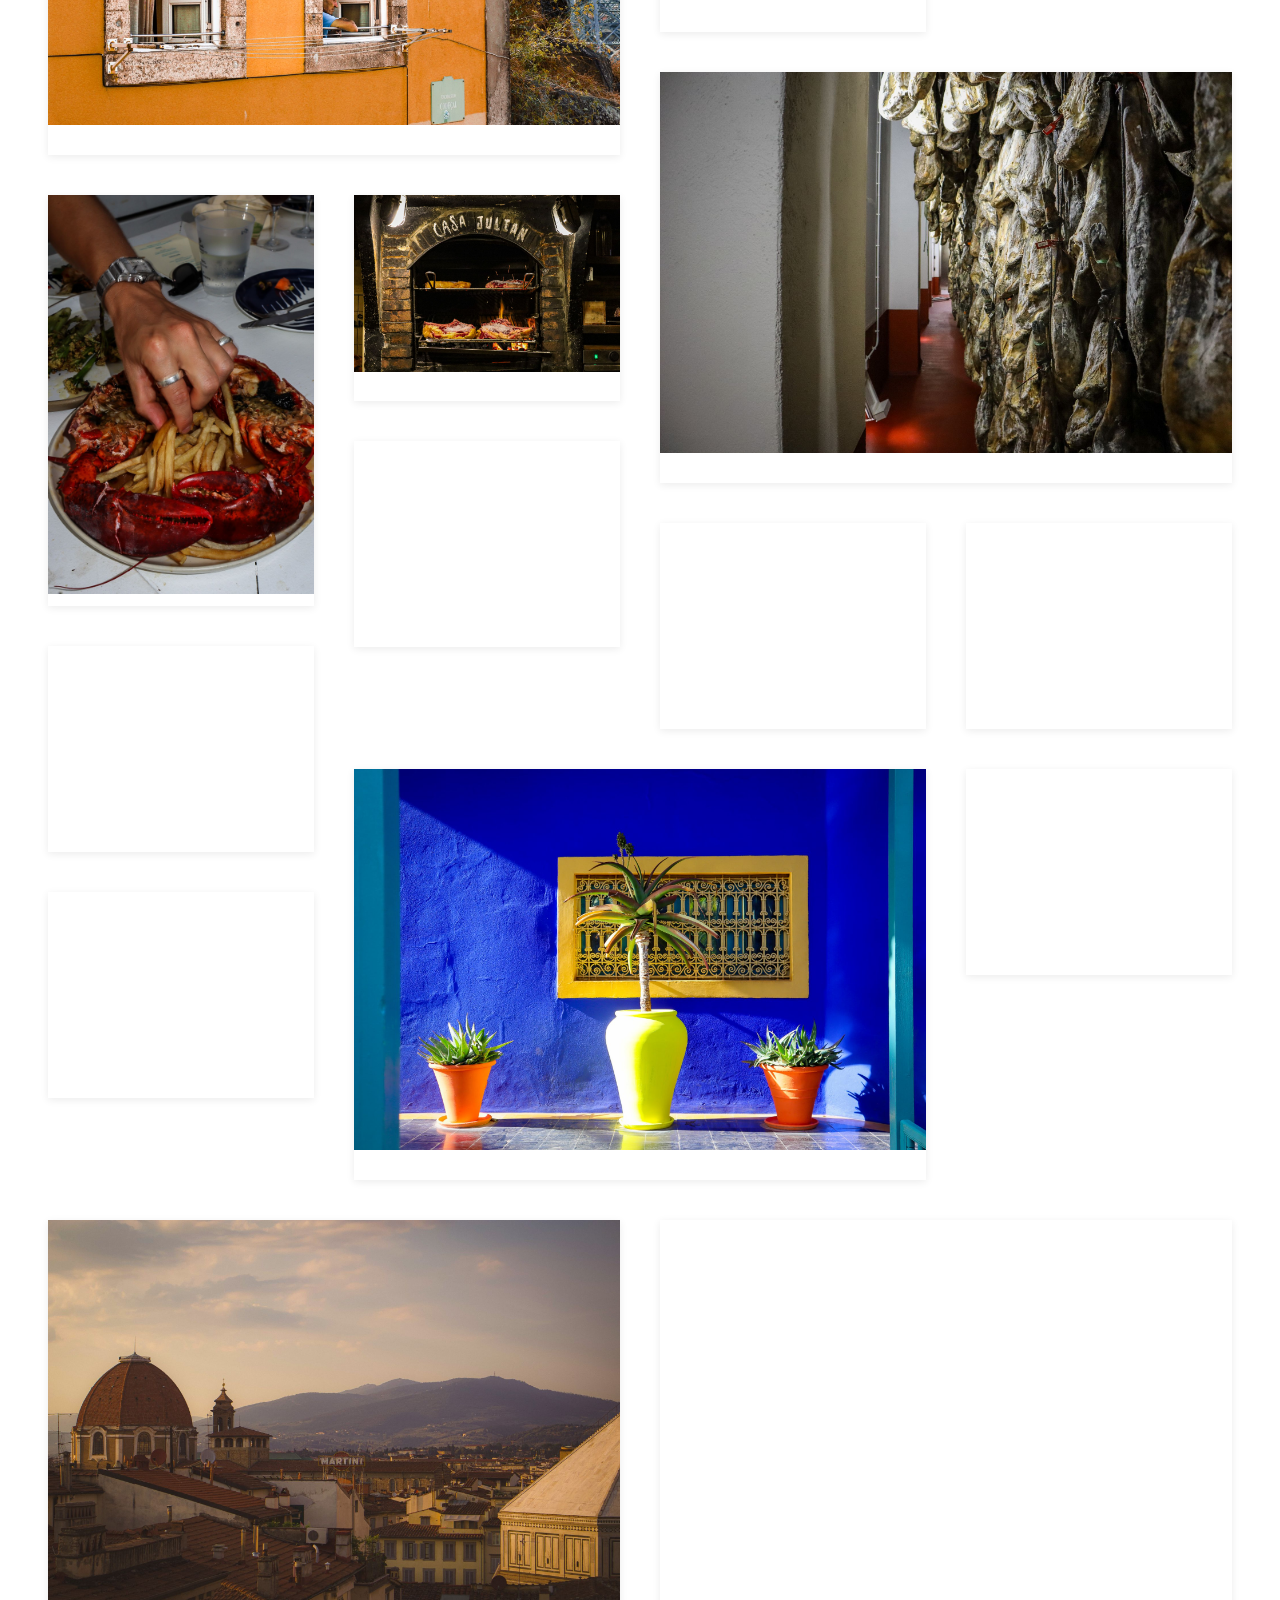
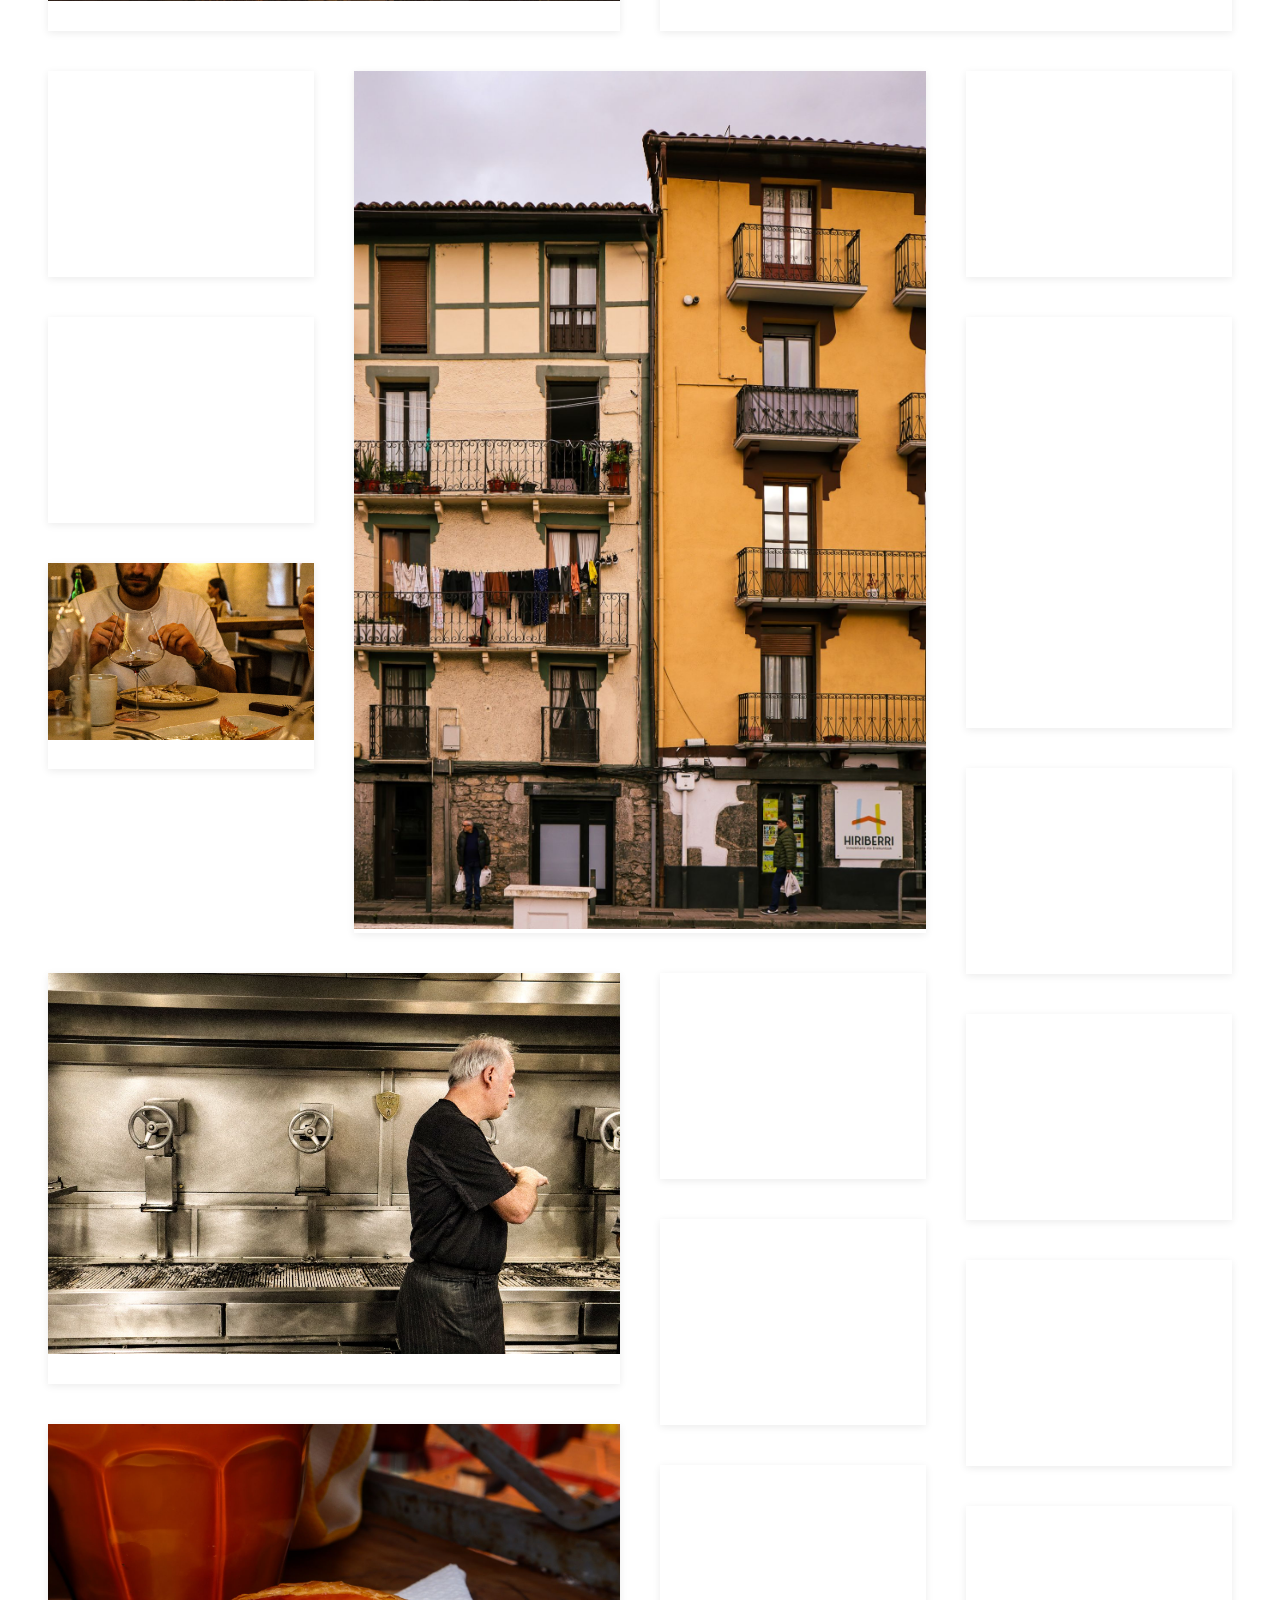
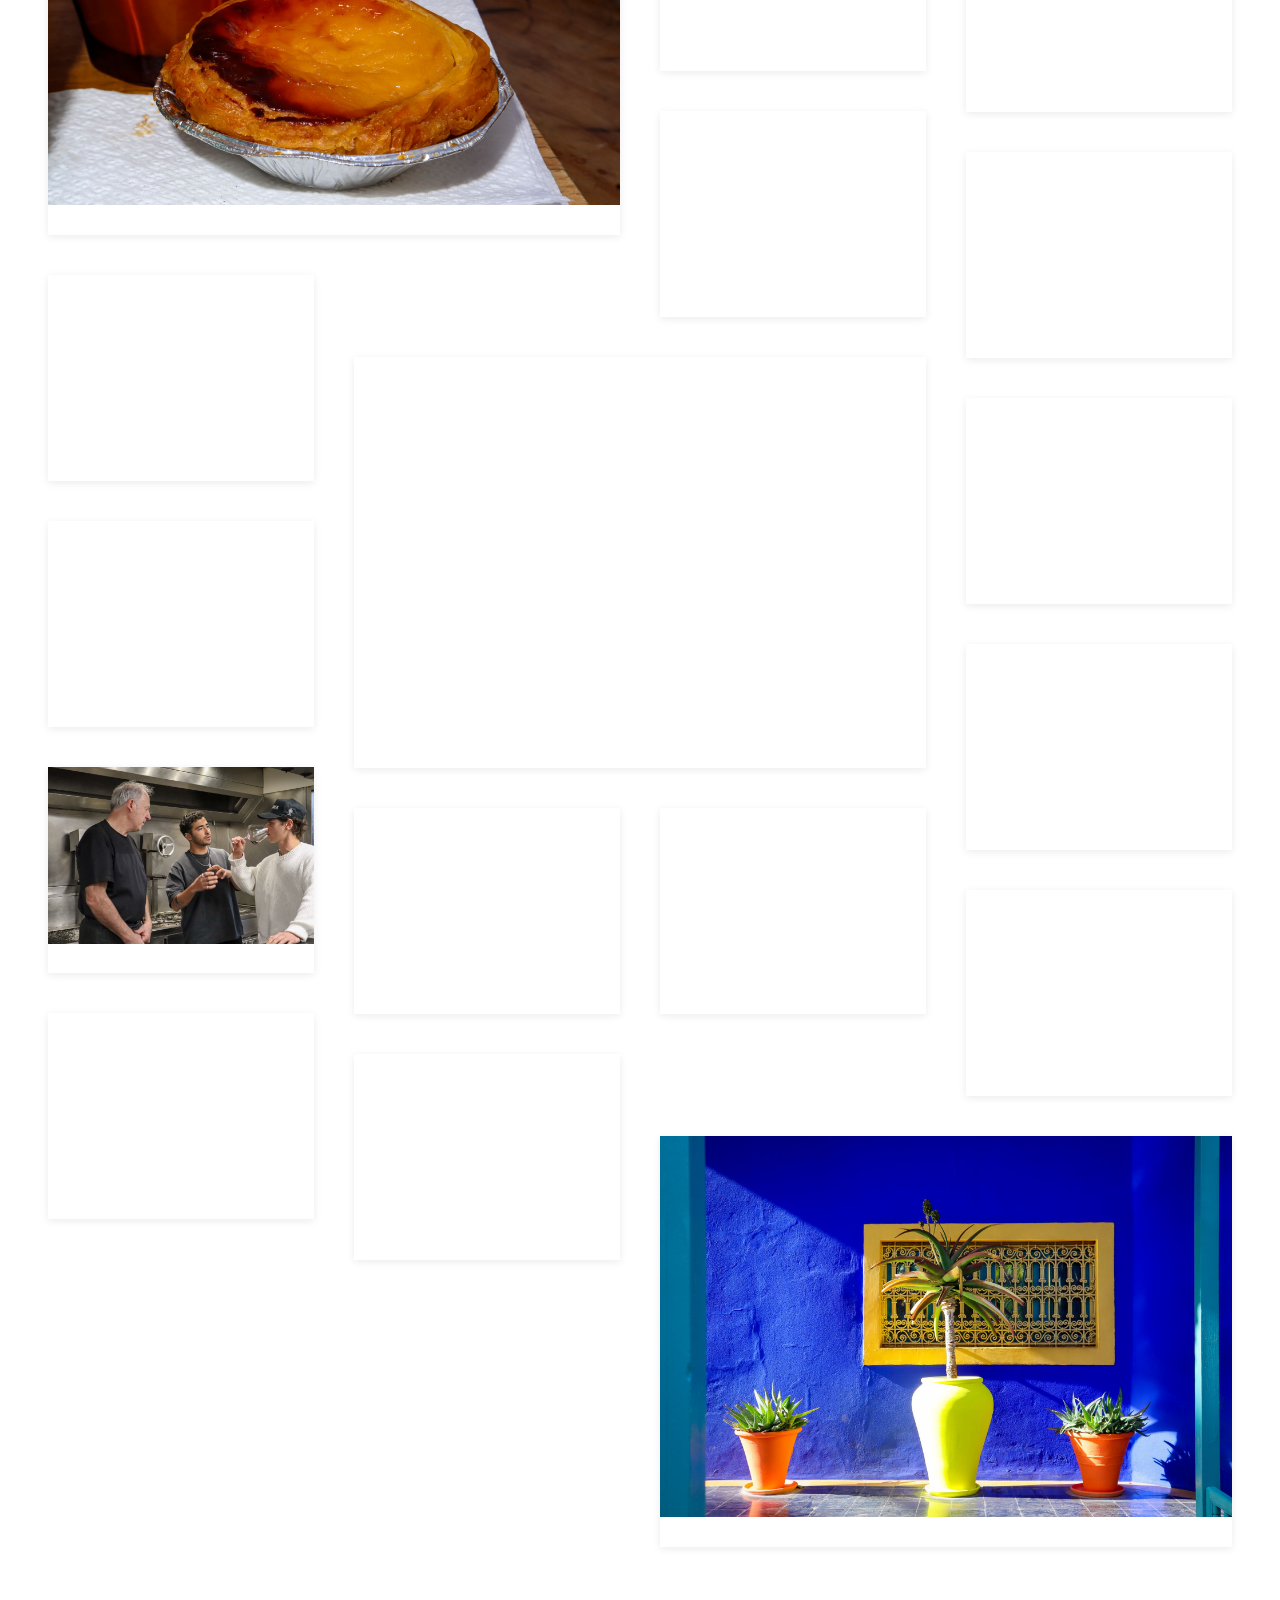
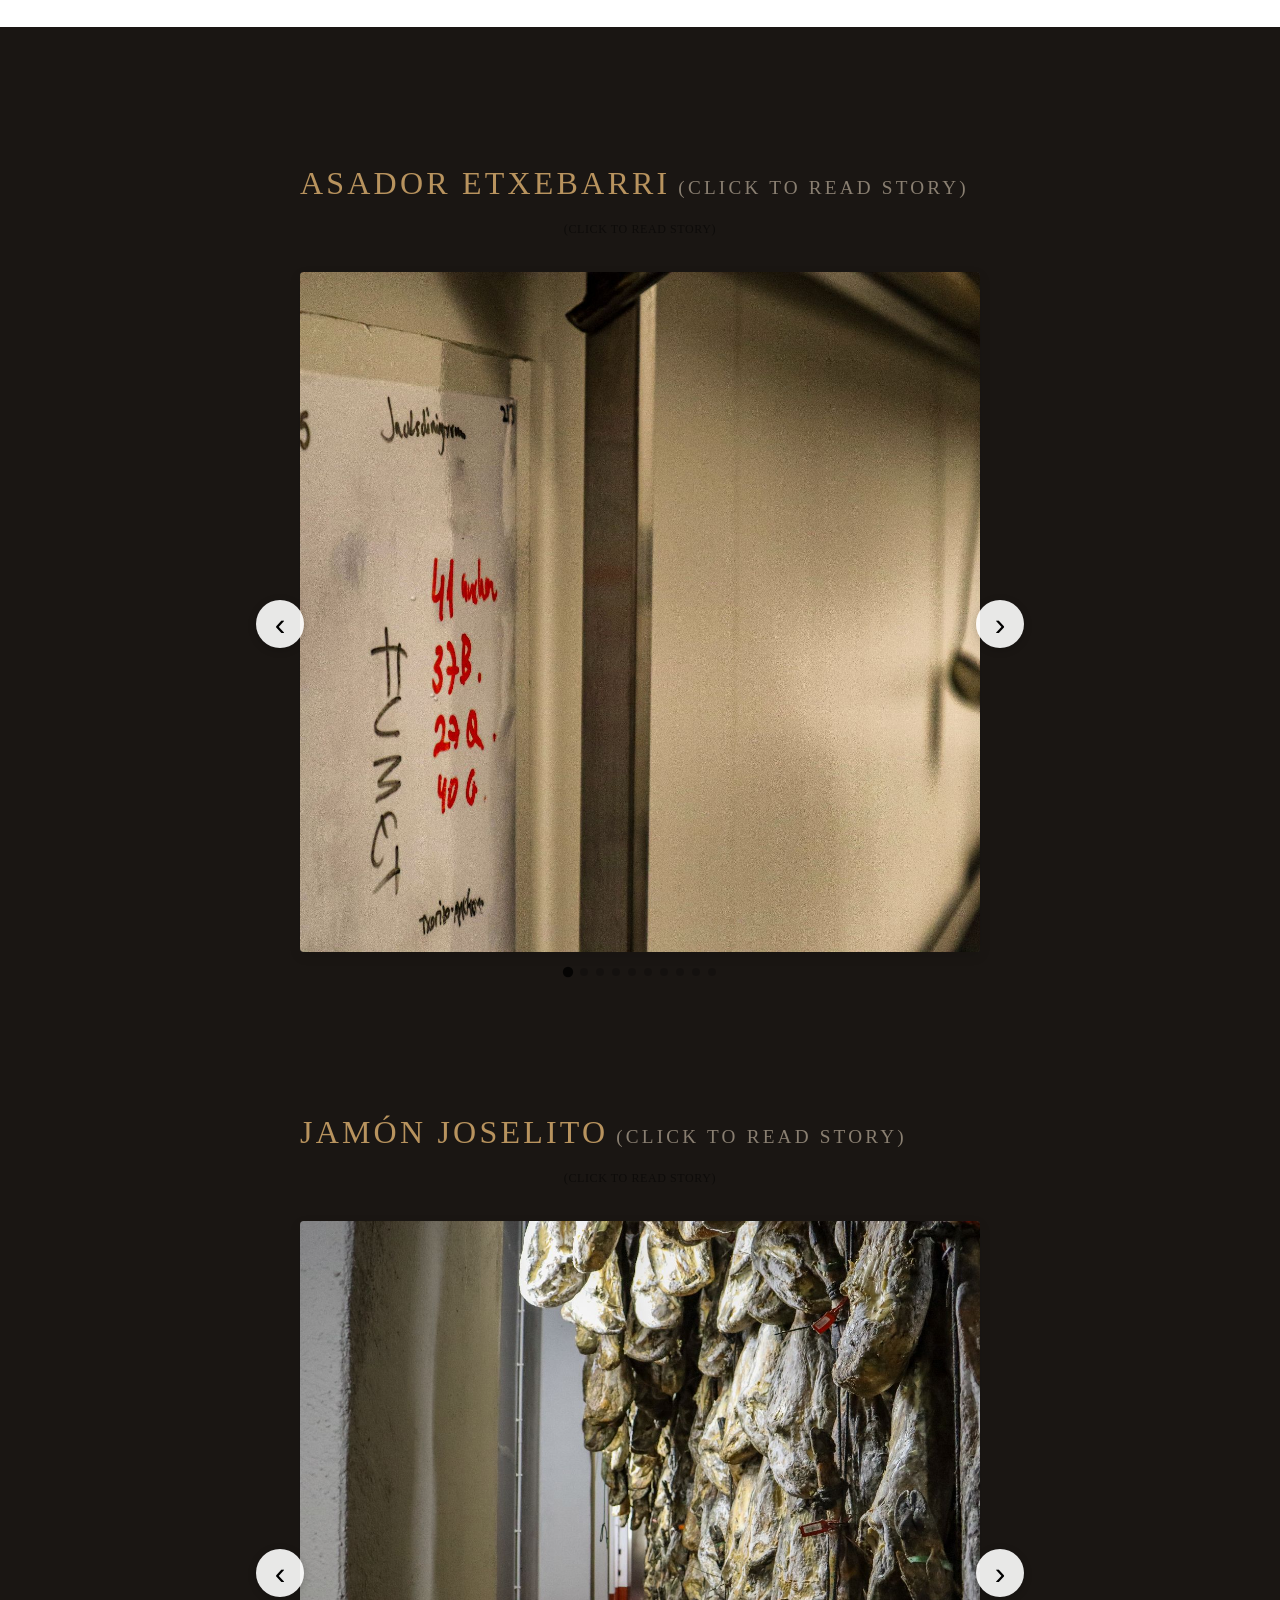
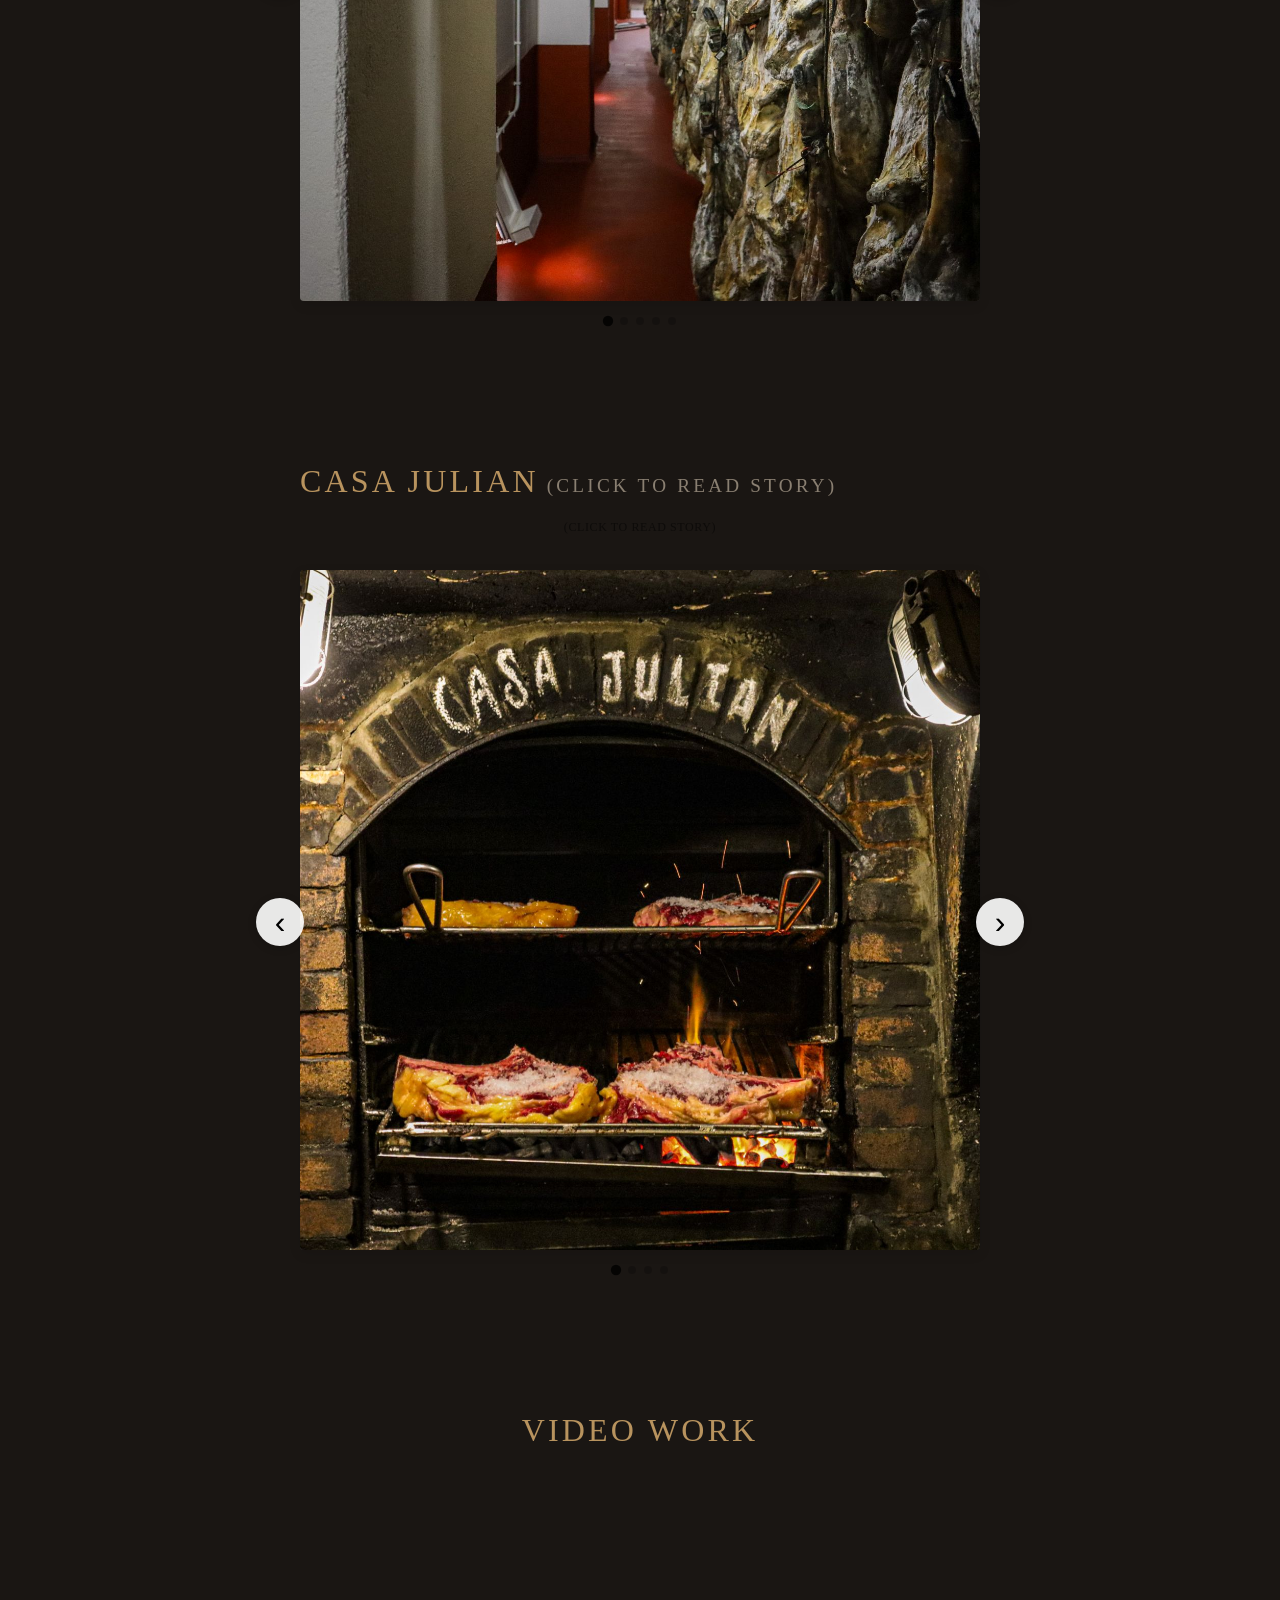
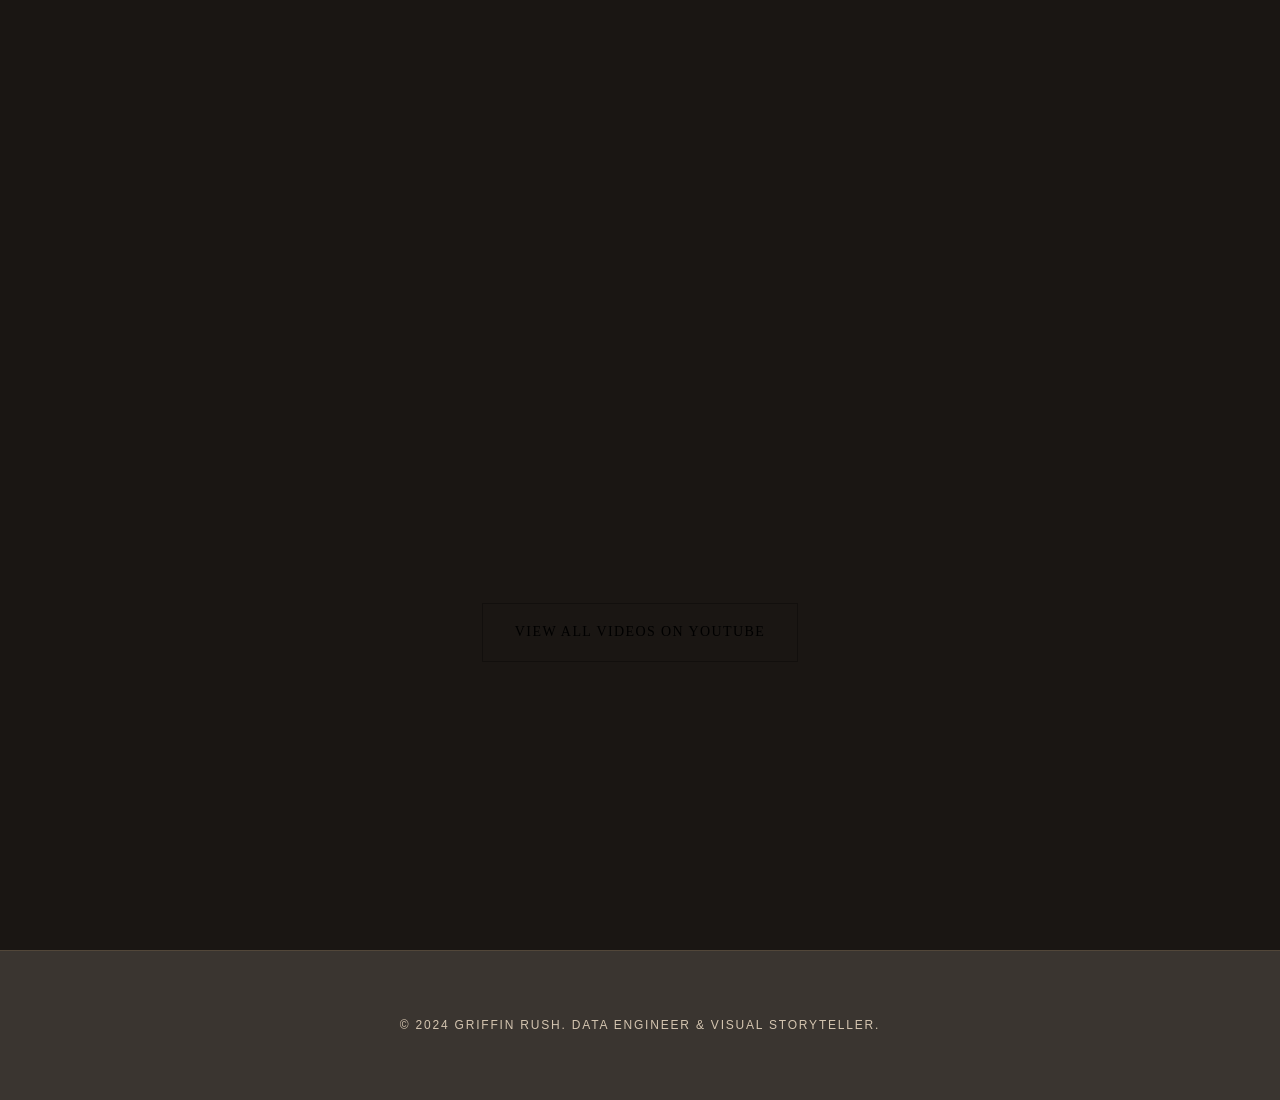
==== commit a3227031: "Add third batch of new photos to top of Creative portfolio Adds 5 more photos (film-shoot-gallery, v" ====
--- a/about.html
+++ b/about.html
@@ -179,6 +179,21 @@
 
                 <!-- New Photos -->
                 <div class="grid-item">
+                    <img src="film-shoot-gallery.jpg" alt="Film crew shooting in a home gallery with abstract paintings" loading="lazy" decoding="async">
+                </div>
+                <div class="grid-item">
+                    <img src="villa-portrait.jpg" alt="Portrait in front of an Italian villa with sculptures" loading="lazy" decoding="async">
+                </div>
+                <div class="grid-item">
+                    <img src="car-collection-closeup.jpg" alt="Close-up of a red sports car and motorcycles in a showroom" loading="lazy" decoding="async">
+                </div>
+                <div class="grid-item grid-wide">
+                    <img src="art-gym-room.jpg" alt="Home gym with modern art and a pool table" loading="lazy" decoding="async">
+                </div>
+                <div class="grid-item">
+                    <img src="red-gallery-walk.jpg" alt="Man walking past a red slashed canvas artwork" loading="lazy" decoding="async">
+                </div>
+                <div class="grid-item">
                     <img src="orange-window-plants.jpg" alt="Barred window with potted plants on an orange building" loading="lazy" decoding="async">
                 </div>
                 <div class="grid-item">
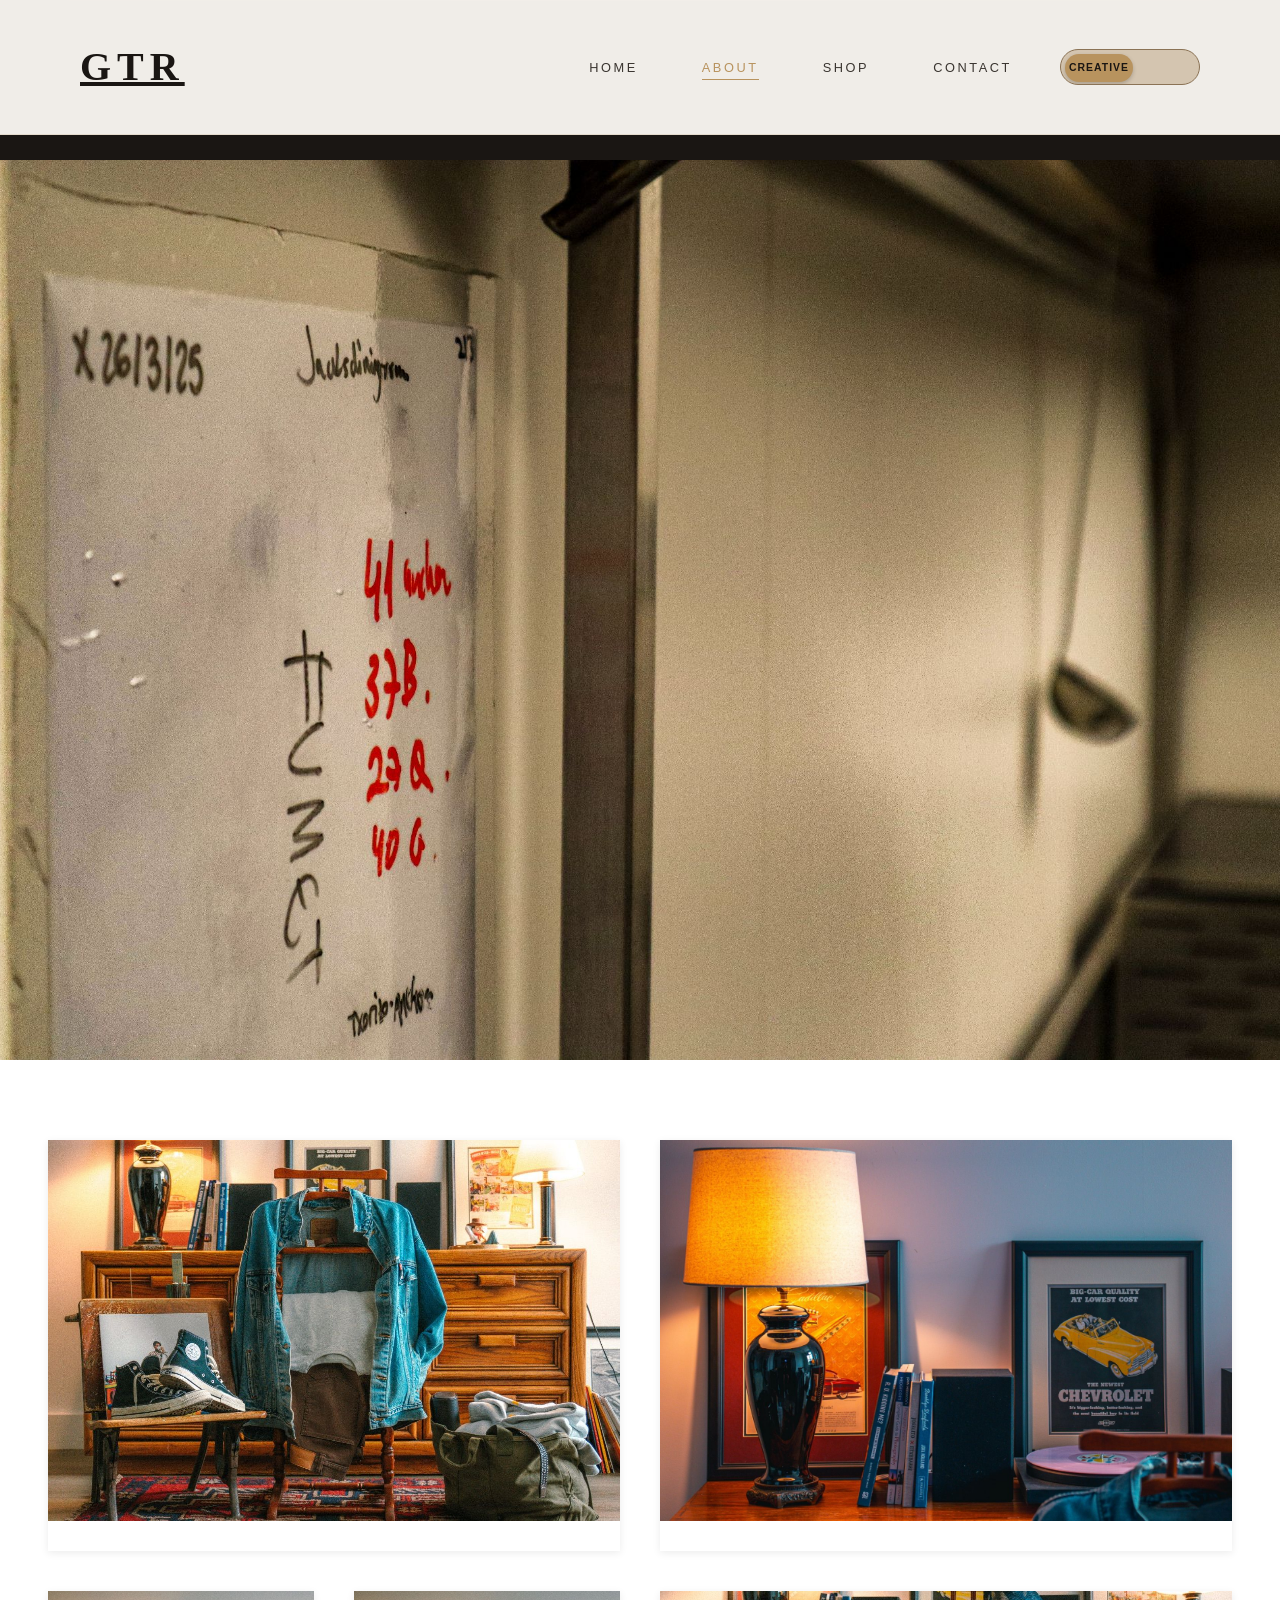
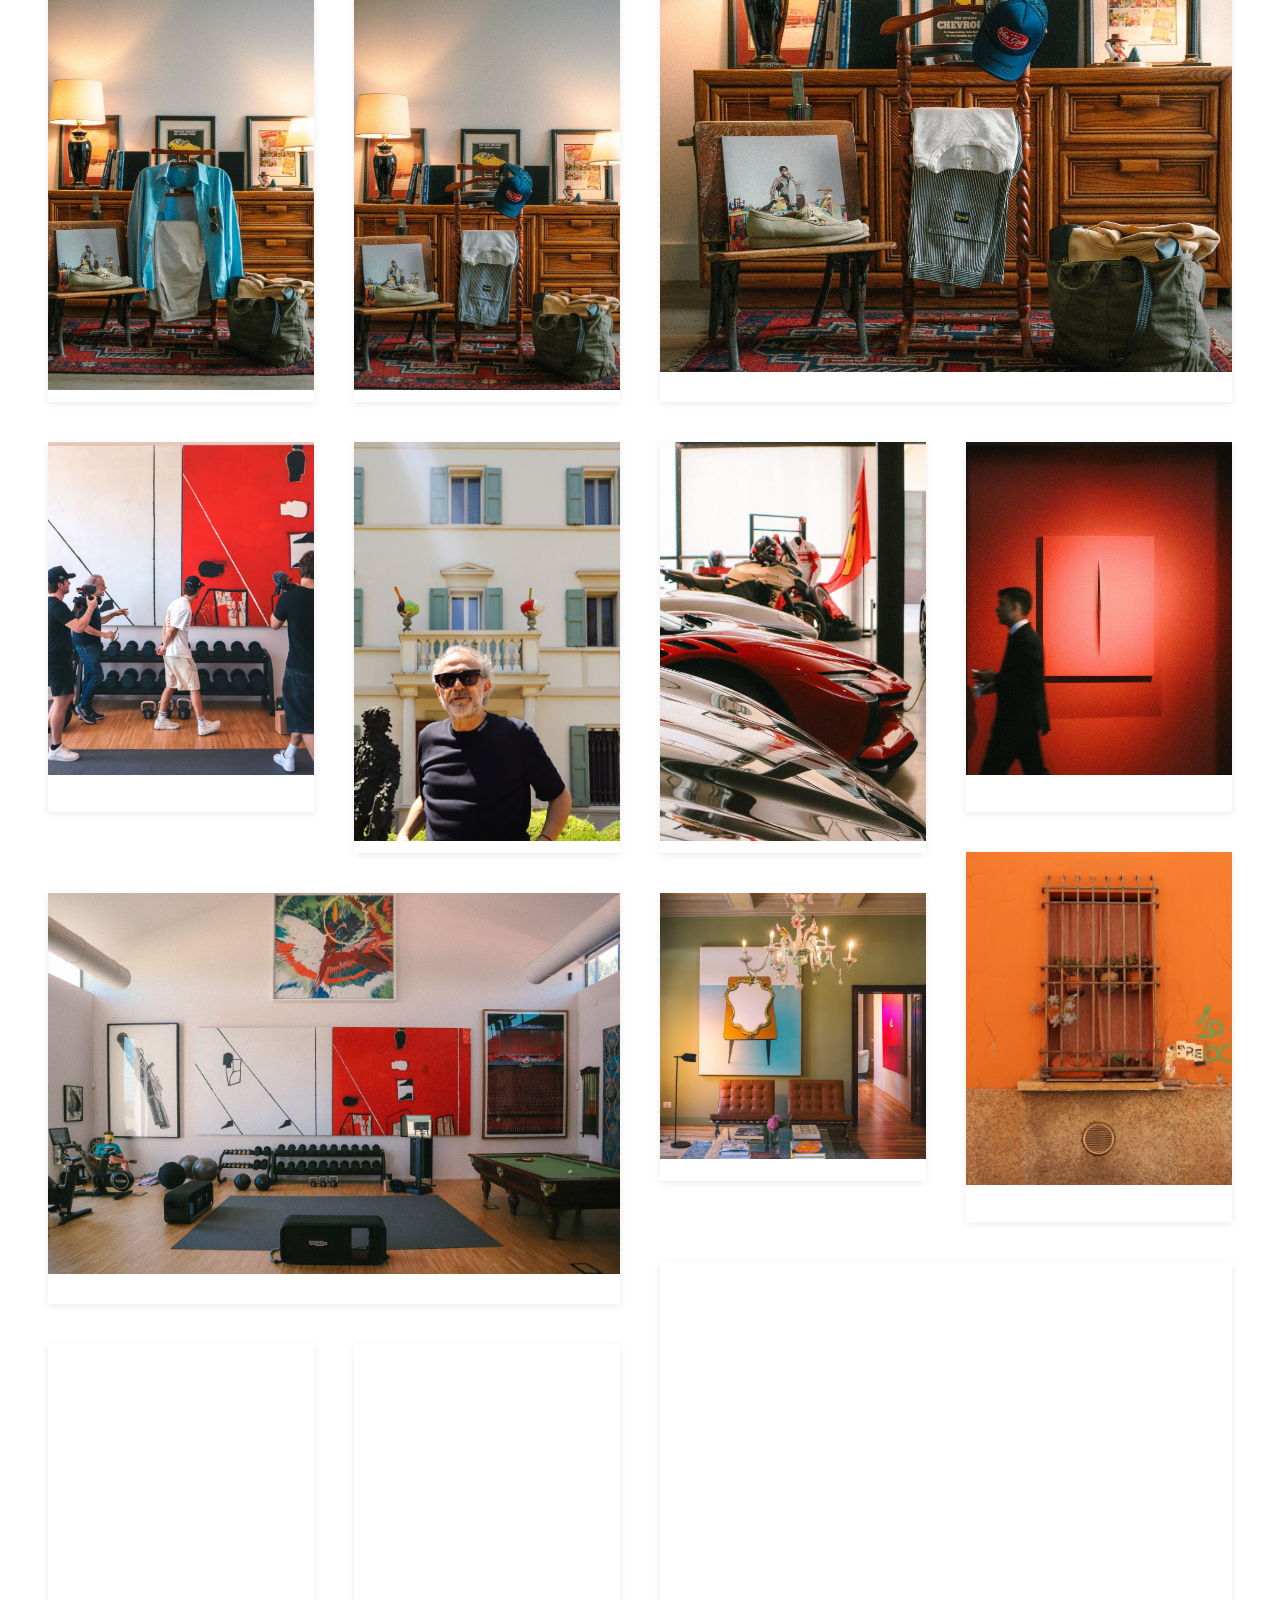
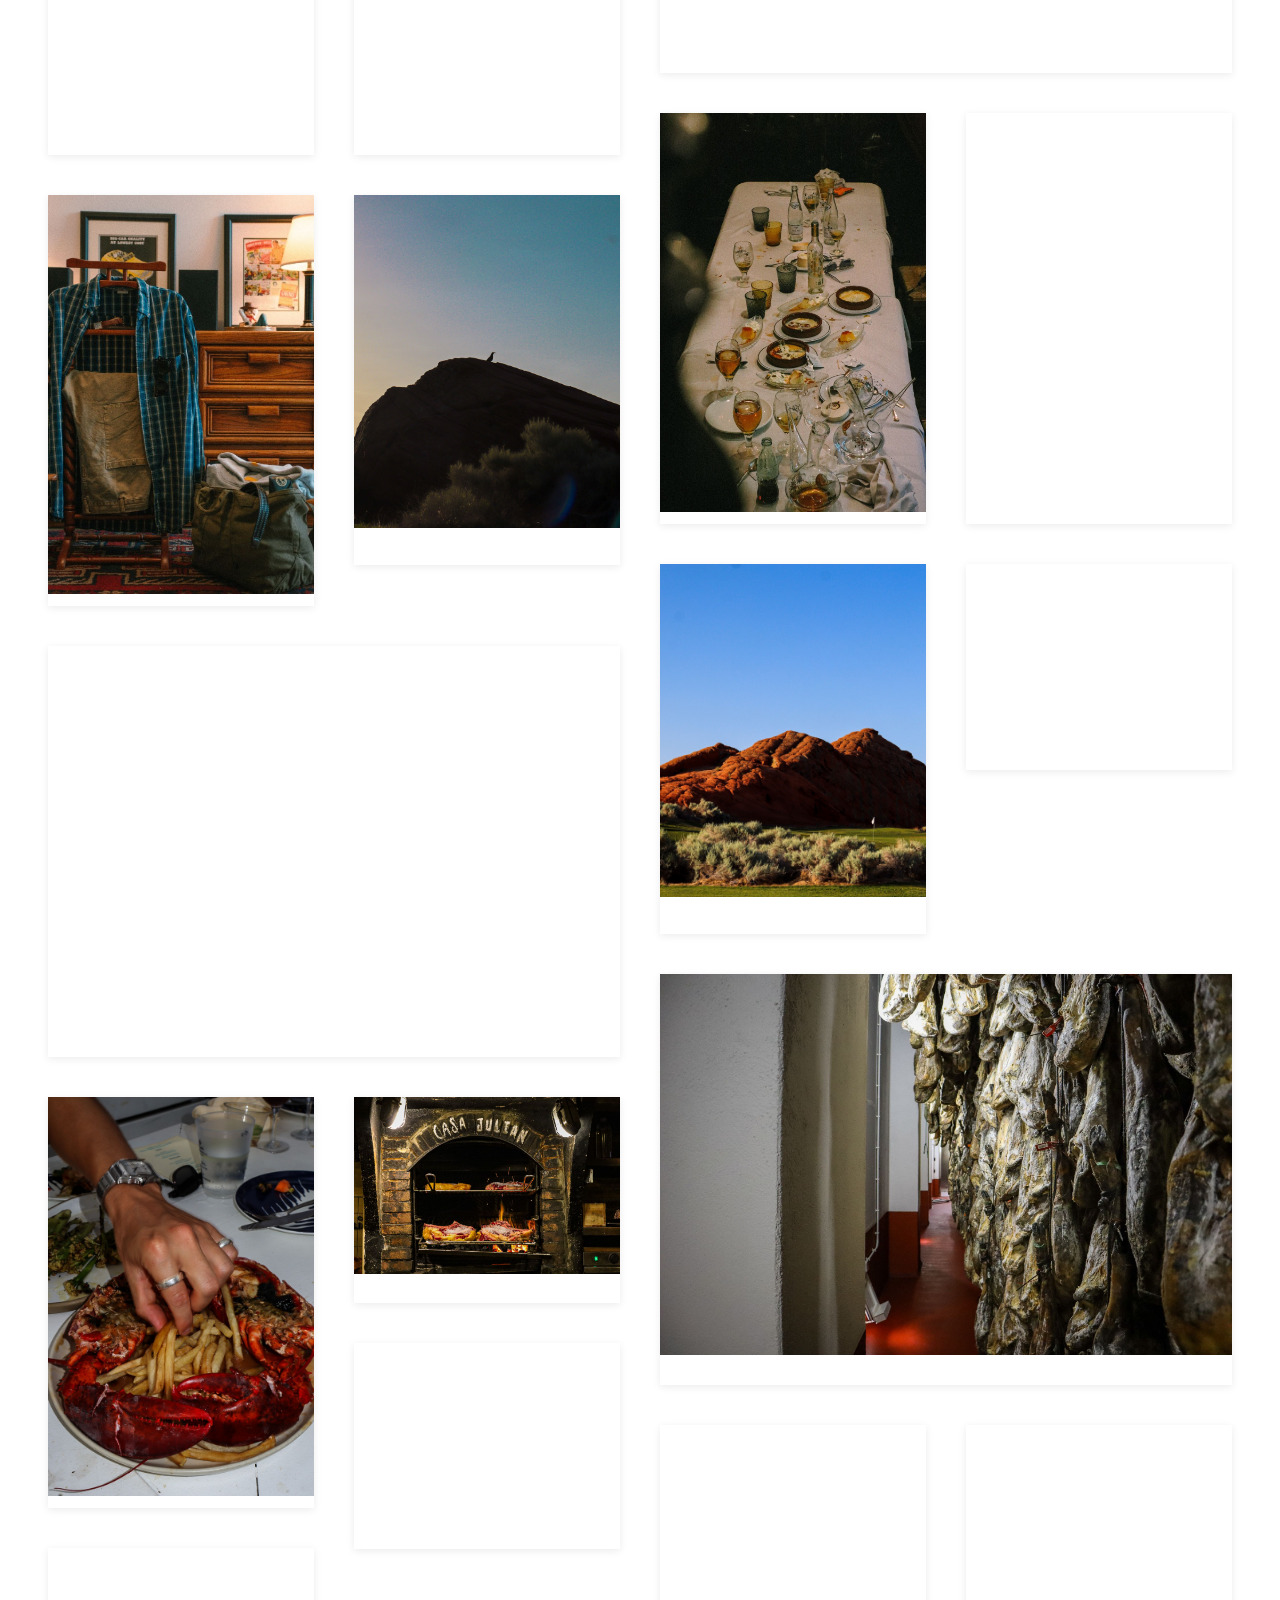
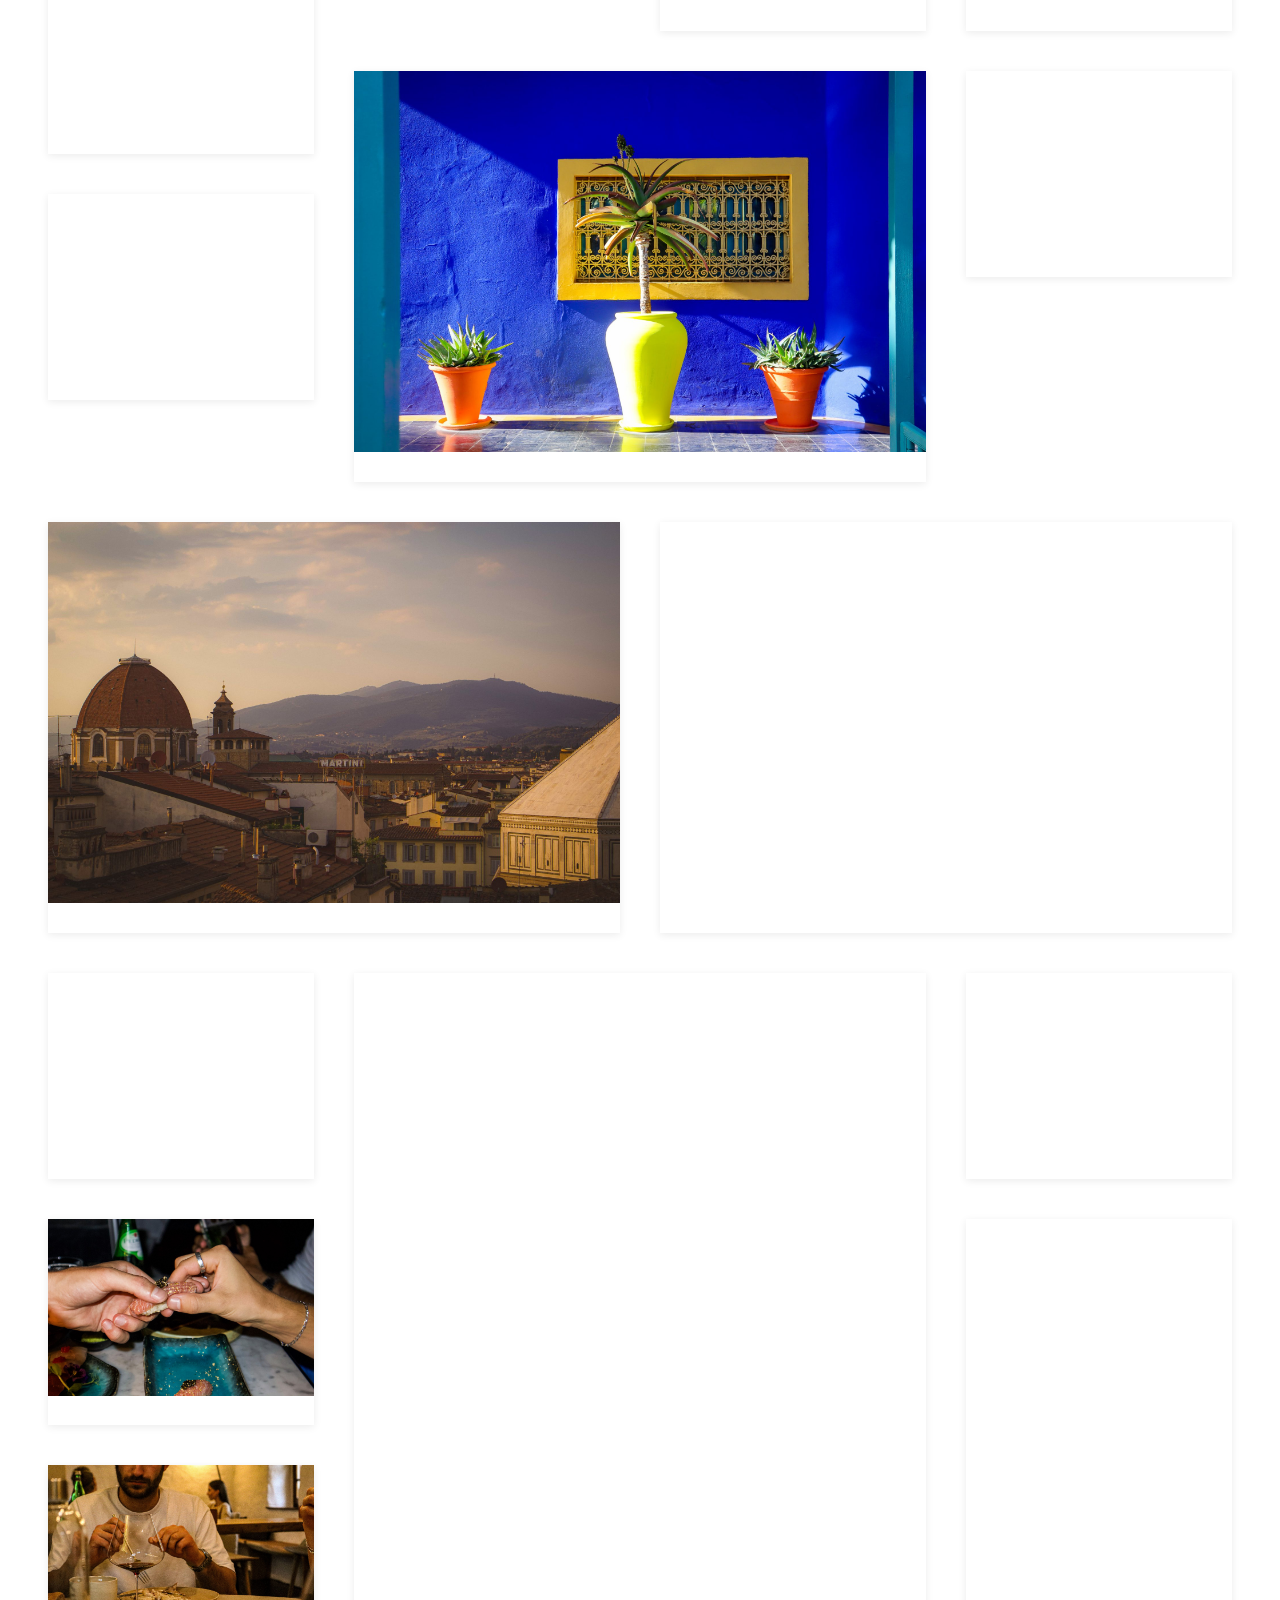
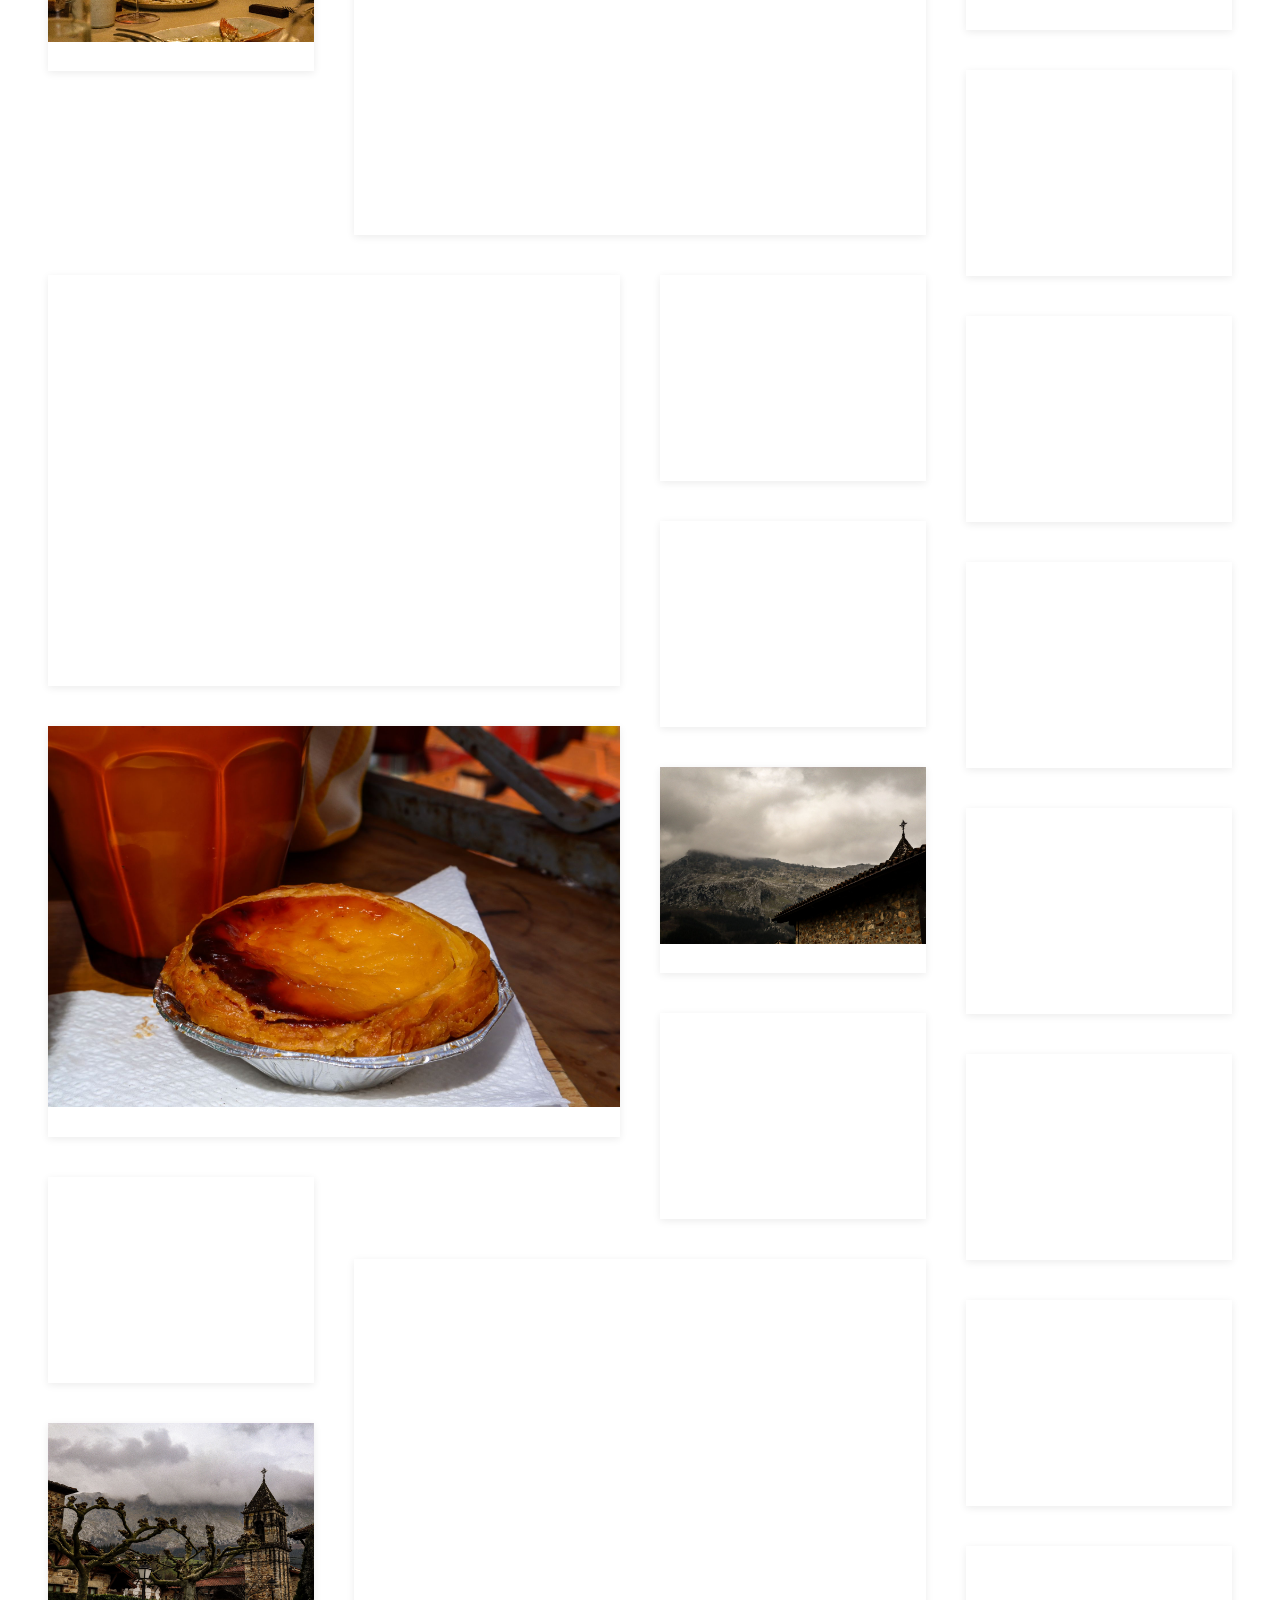
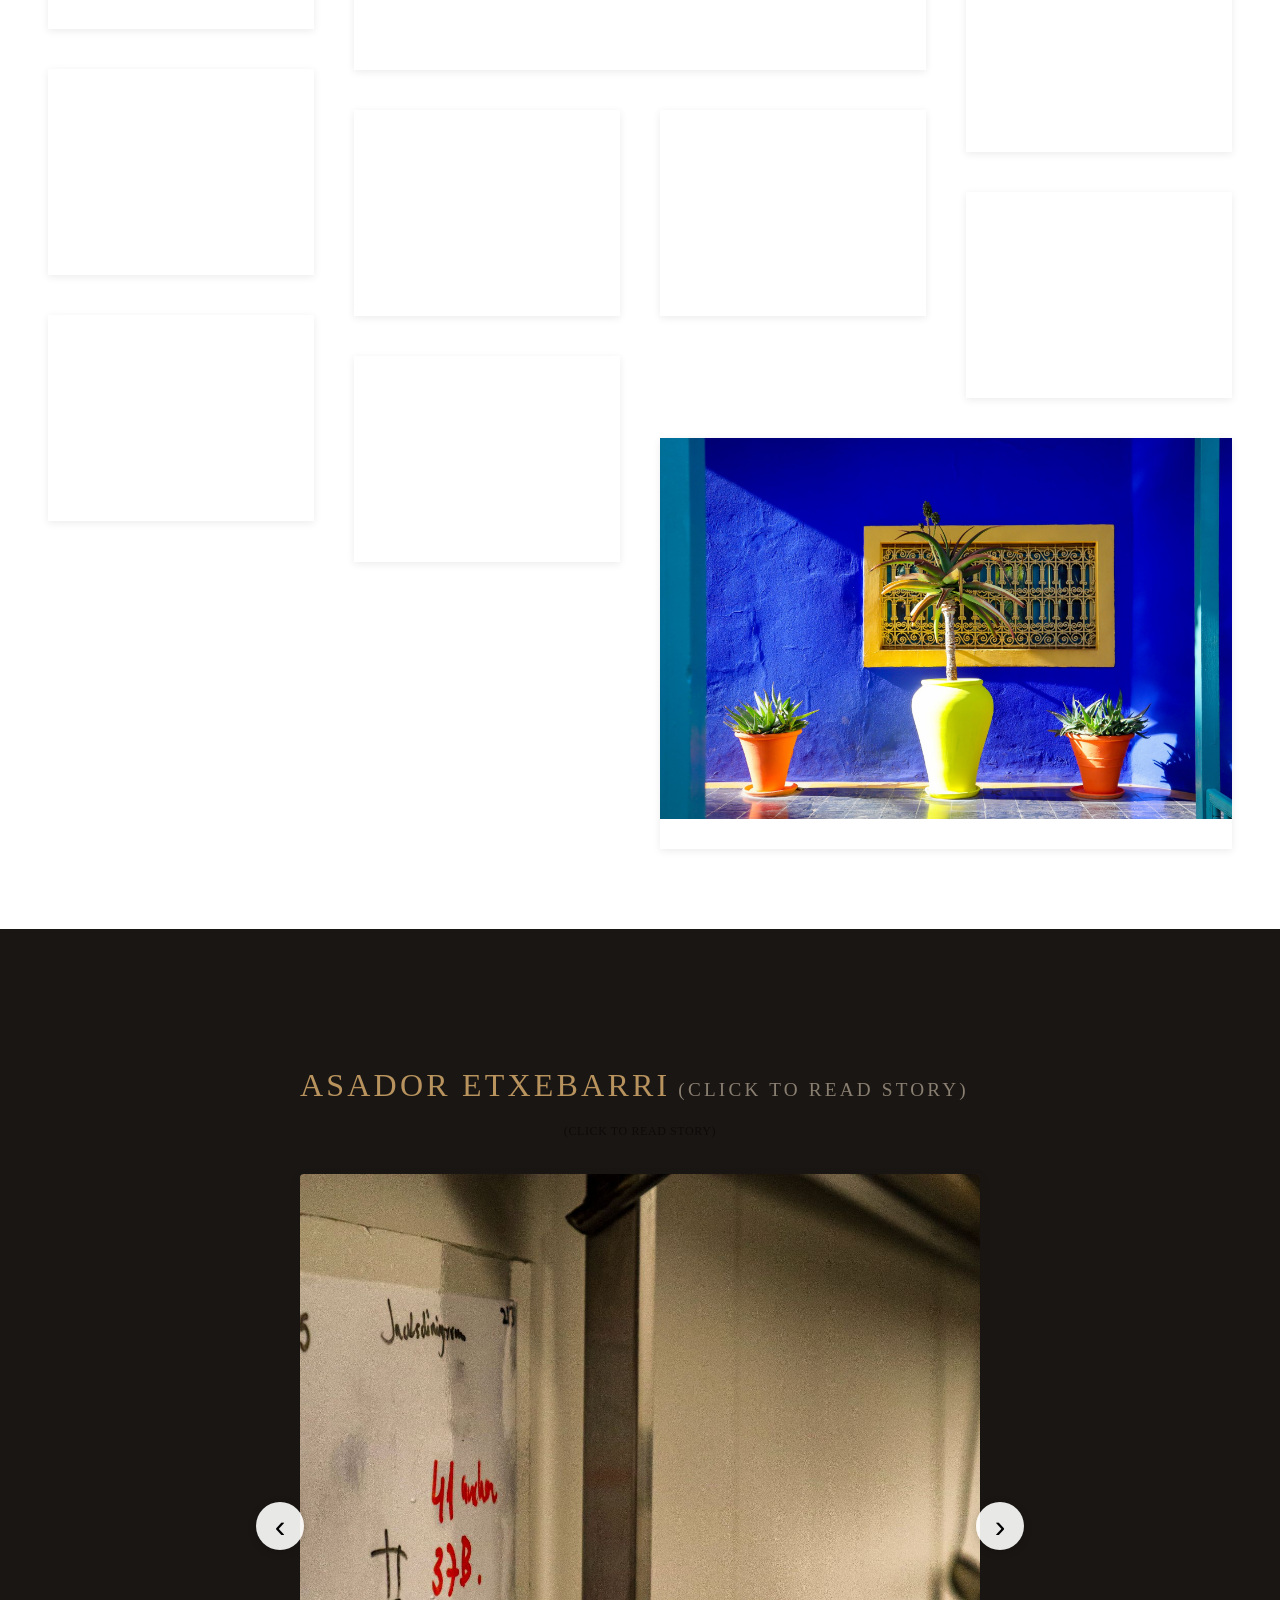
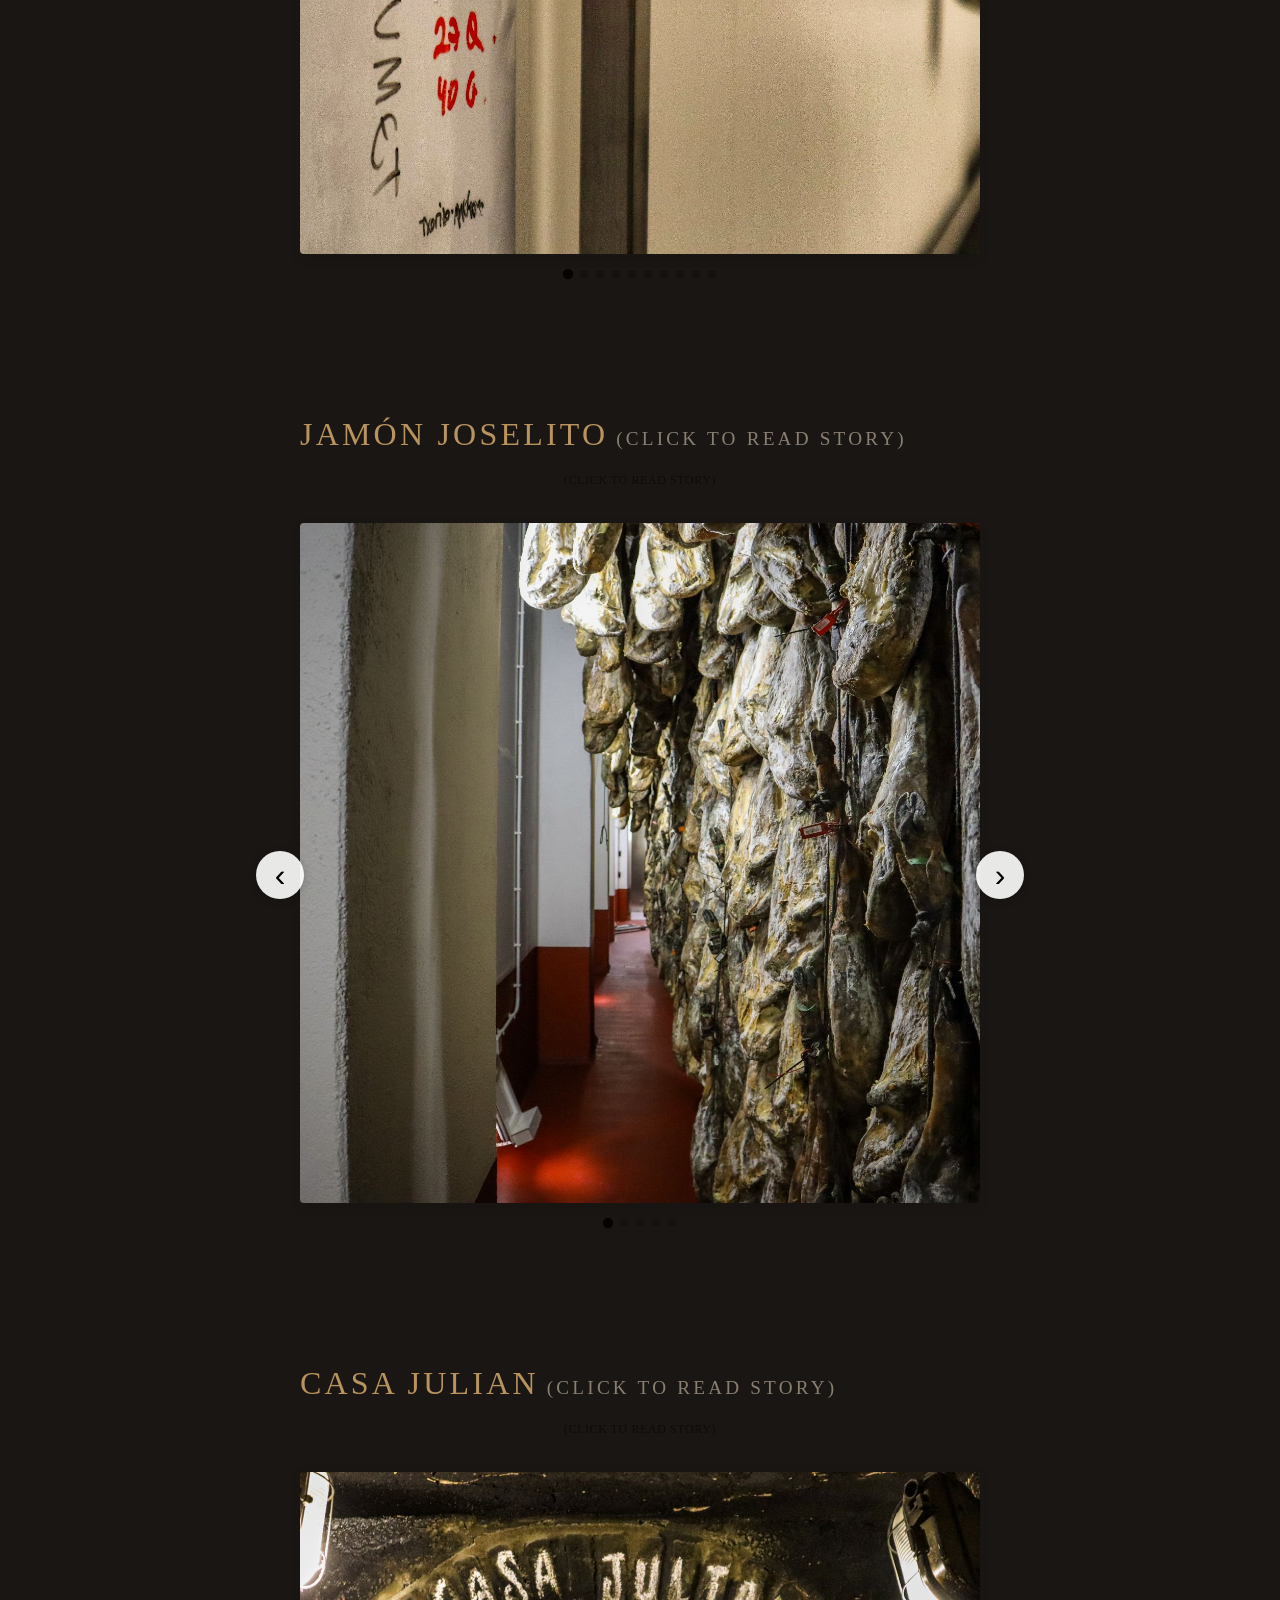
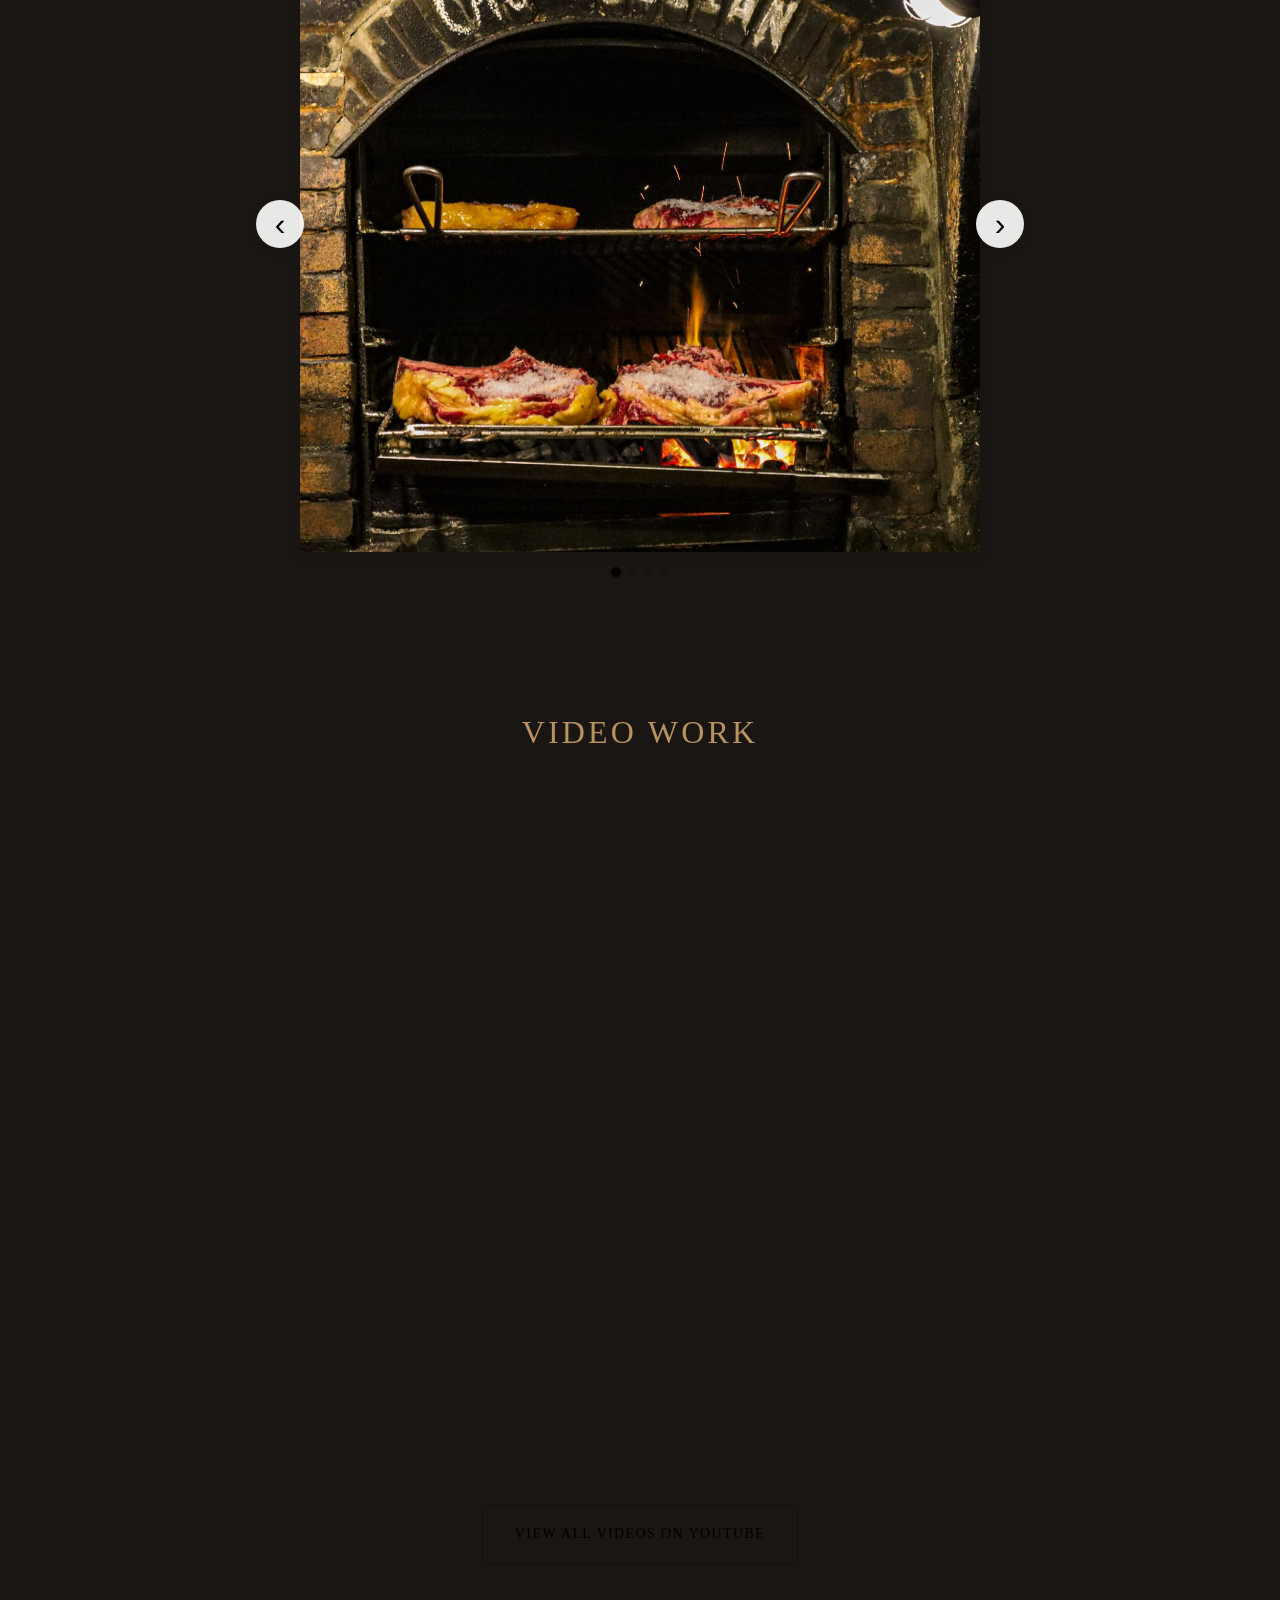
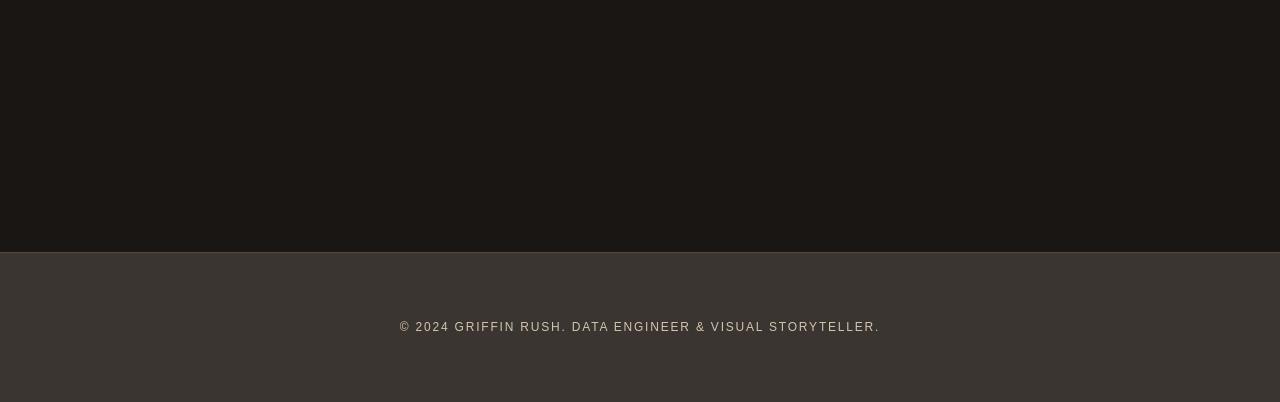
==== commit cee6de86: "Add fourth batch of new photos to top of Creative portfolio Adds 5 more photos (travel-pack-denim, v" ====
--- a/about.html
+++ b/about.html
@@ -178,6 +178,21 @@
             <div class="image-grid">
 
                 <!-- New Photos -->
+                <div class="grid-item grid-wide">
+                    <img src="travel-pack-denim.jpg" alt="Denim jacket and packed bag styled on a vintage dresser" loading="lazy" decoding="async">
+                </div>
+                <div class="grid-item grid-wide">
+                    <img src="vintage-lamp-books.jpg" alt="Vintage lamp, books, and framed car ads on a dresser" loading="lazy" decoding="async">
+                </div>
+                <div class="grid-item">
+                    <img src="travel-pack-blue-shirt.jpg" alt="Blue shirt and packed bag styled on a vintage dresser" loading="lazy" decoding="async">
+                </div>
+                <div class="grid-item">
+                    <img src="travel-pack-hat.jpg" alt="Striped pants and trucker hat styled on a vintage dresser" loading="lazy" decoding="async">
+                </div>
+                <div class="grid-item grid-wide">
+                    <img src="travel-pack-wide.jpg" alt="Wide view of clothes and packed bag styled on a vintage dresser" loading="lazy" decoding="async">
+                </div>
                 <div class="grid-item">
                     <img src="film-shoot-gallery.jpg" alt="Film crew shooting in a home gallery with abstract paintings" loading="lazy" decoding="async">
                 </div>
